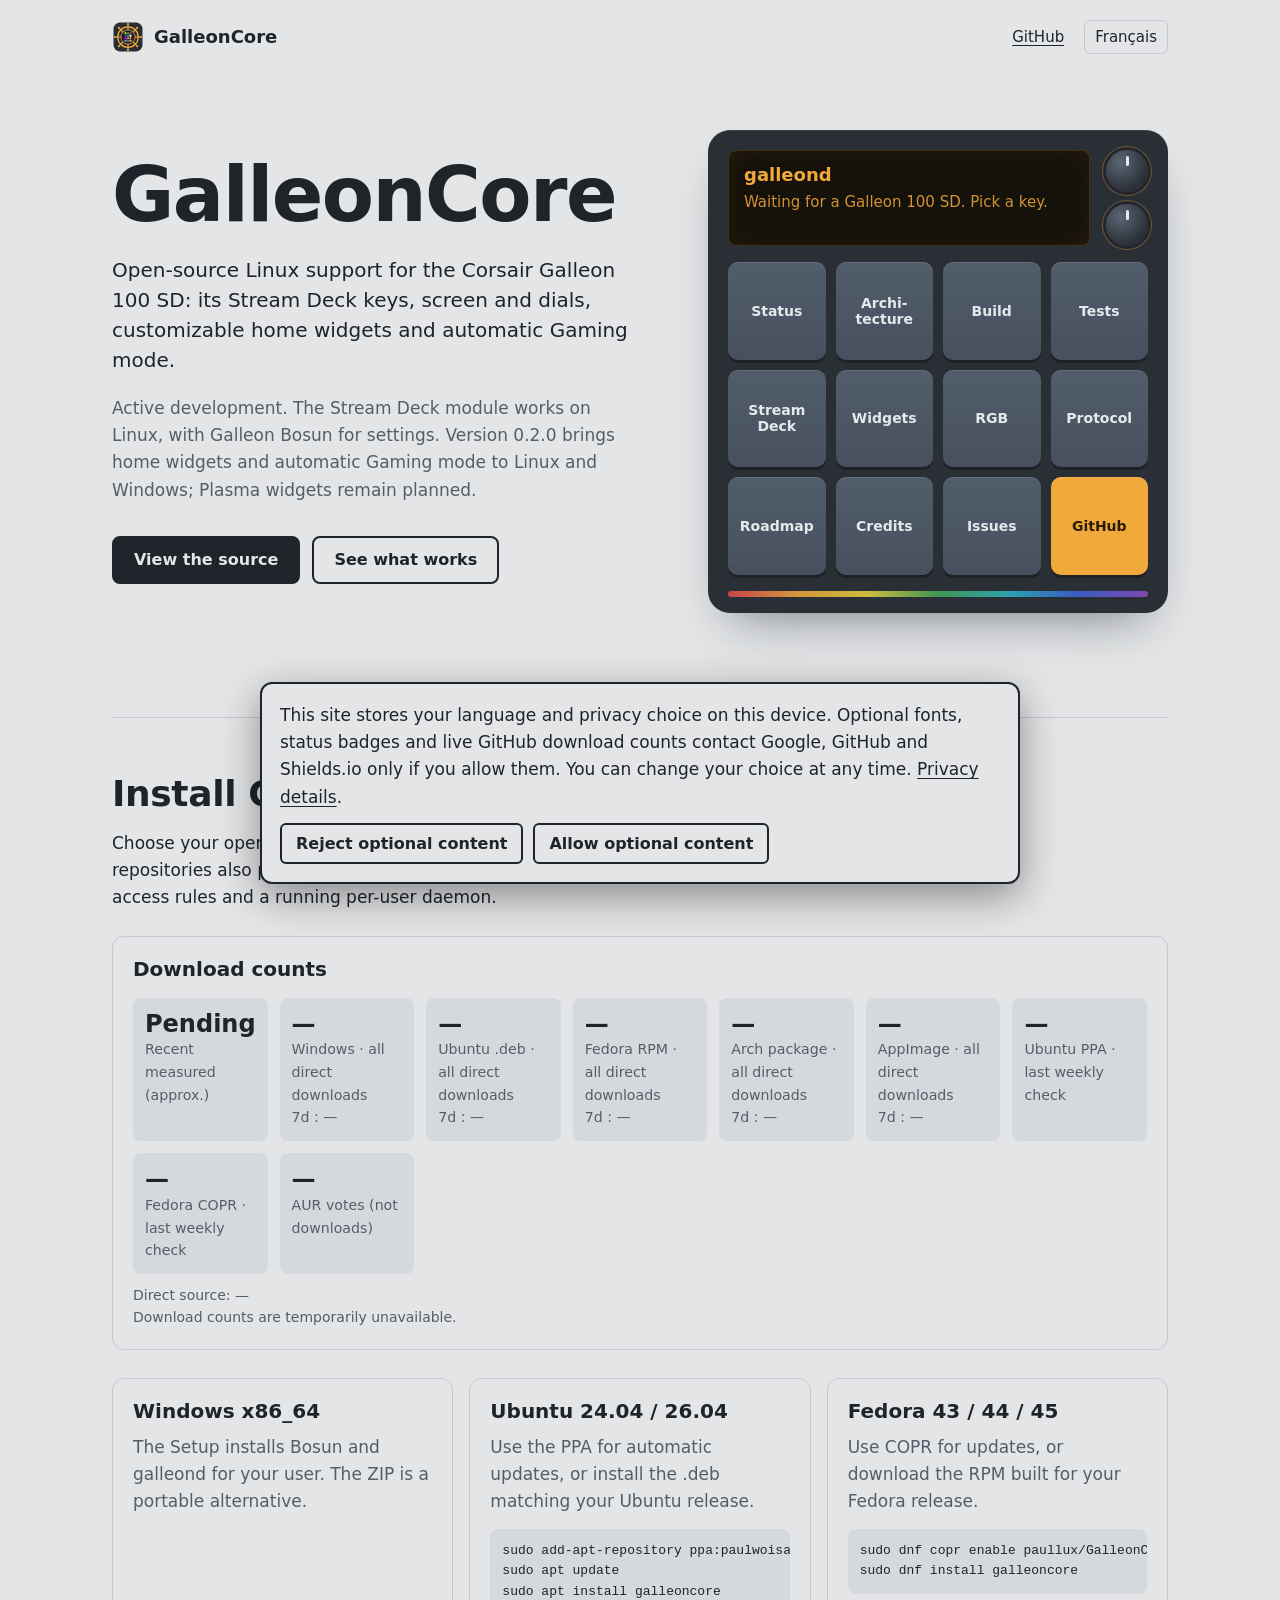
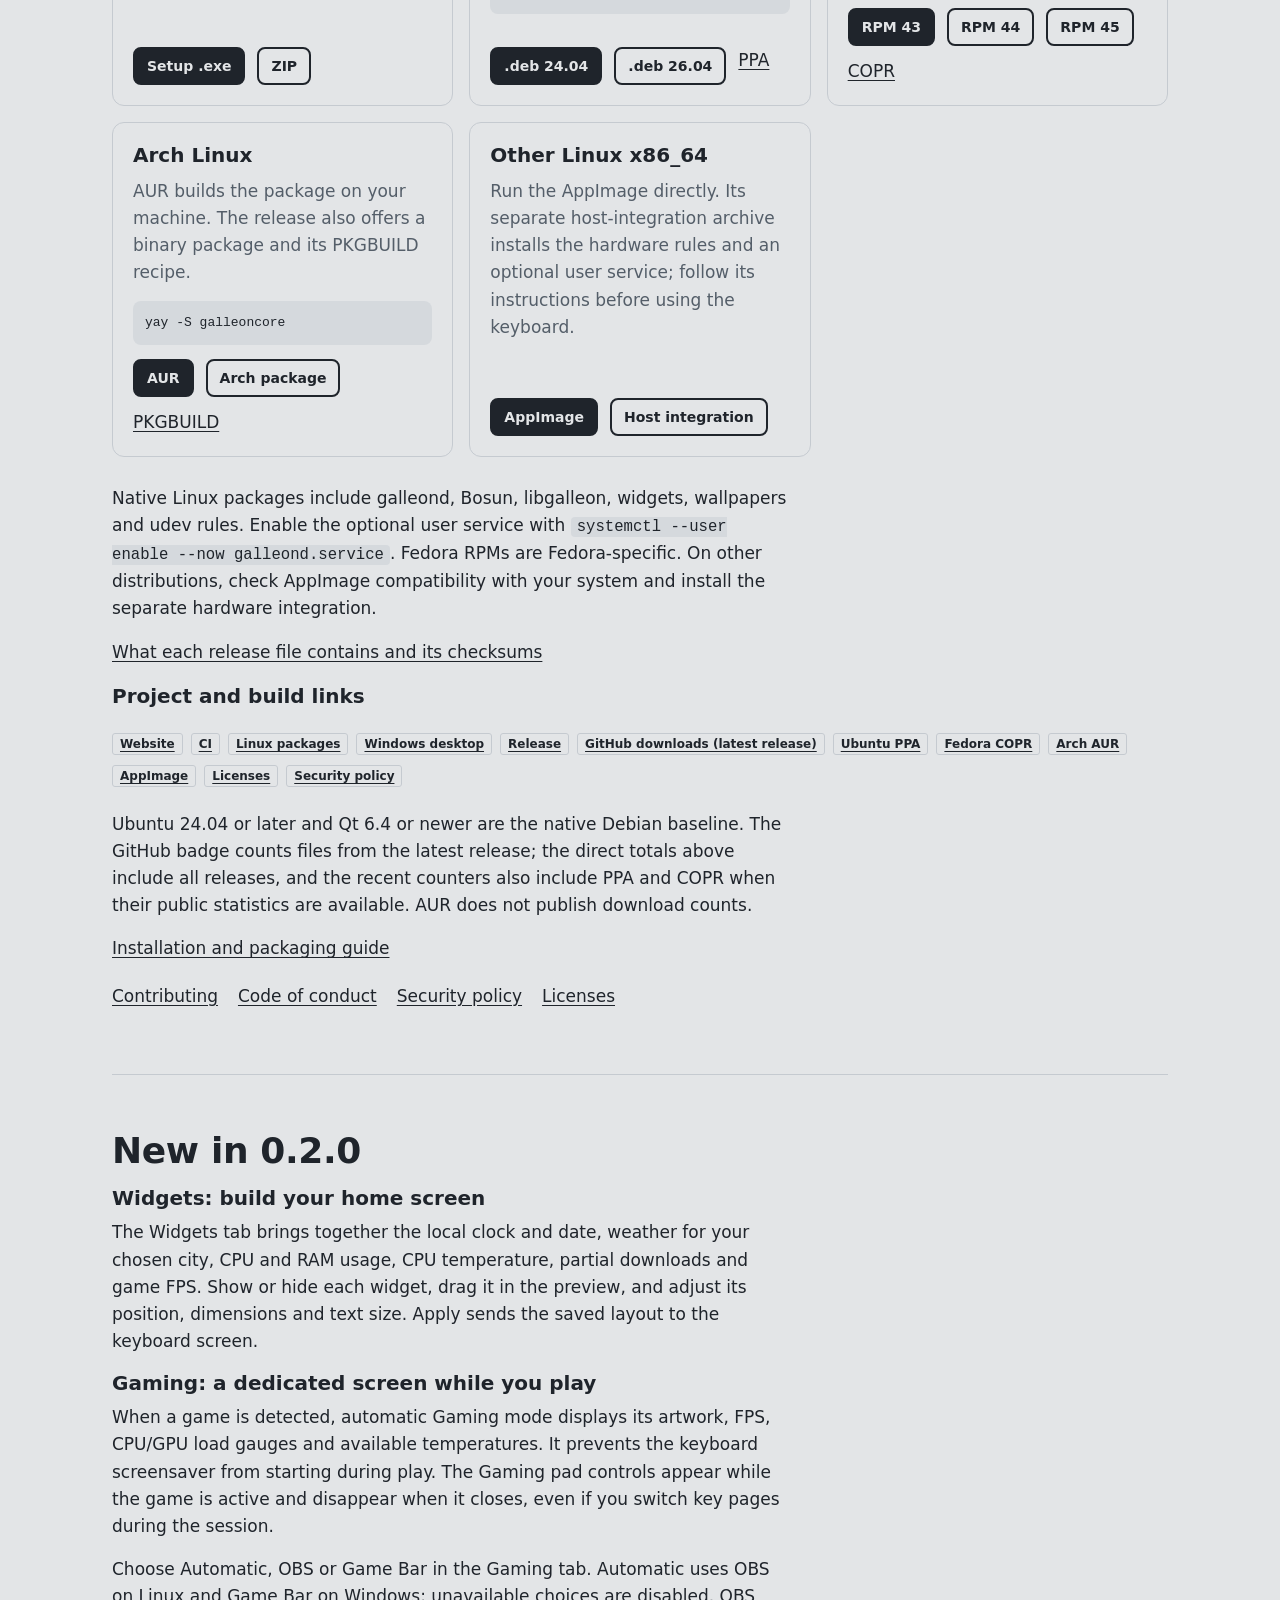
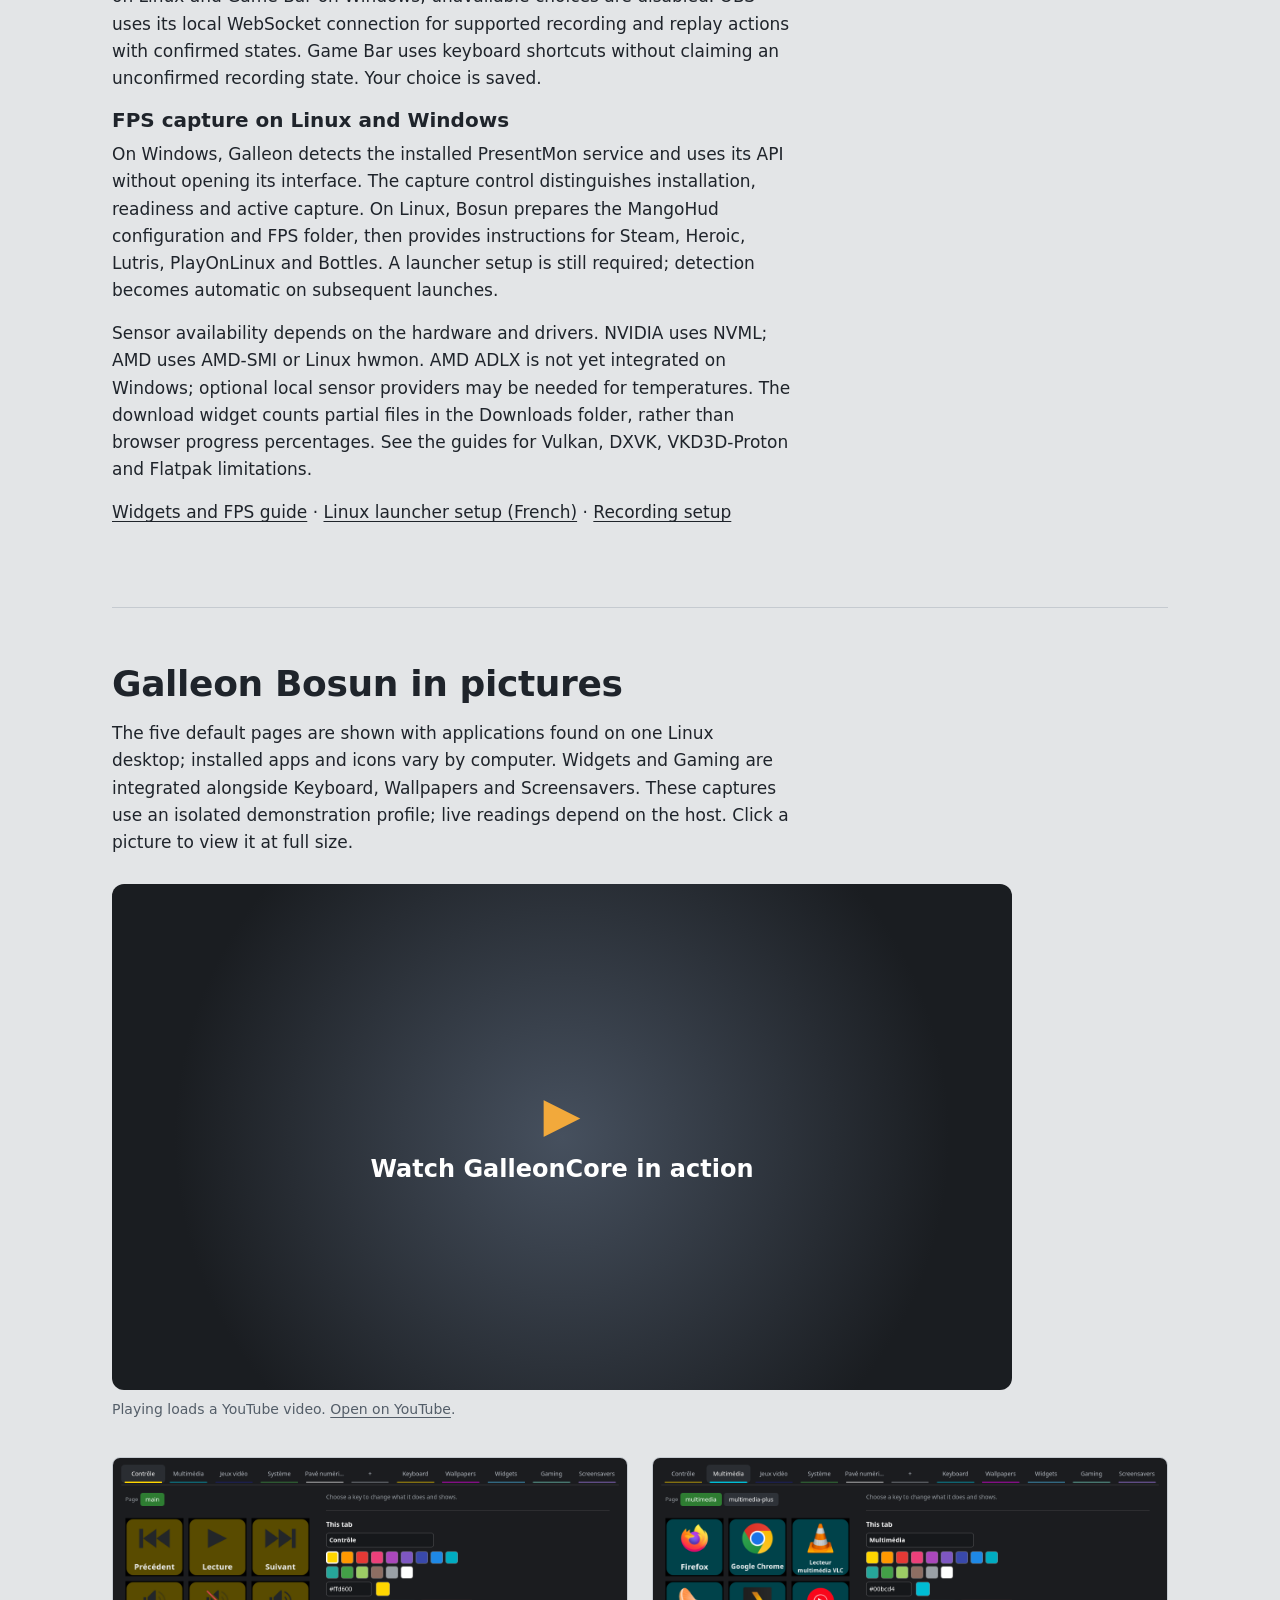
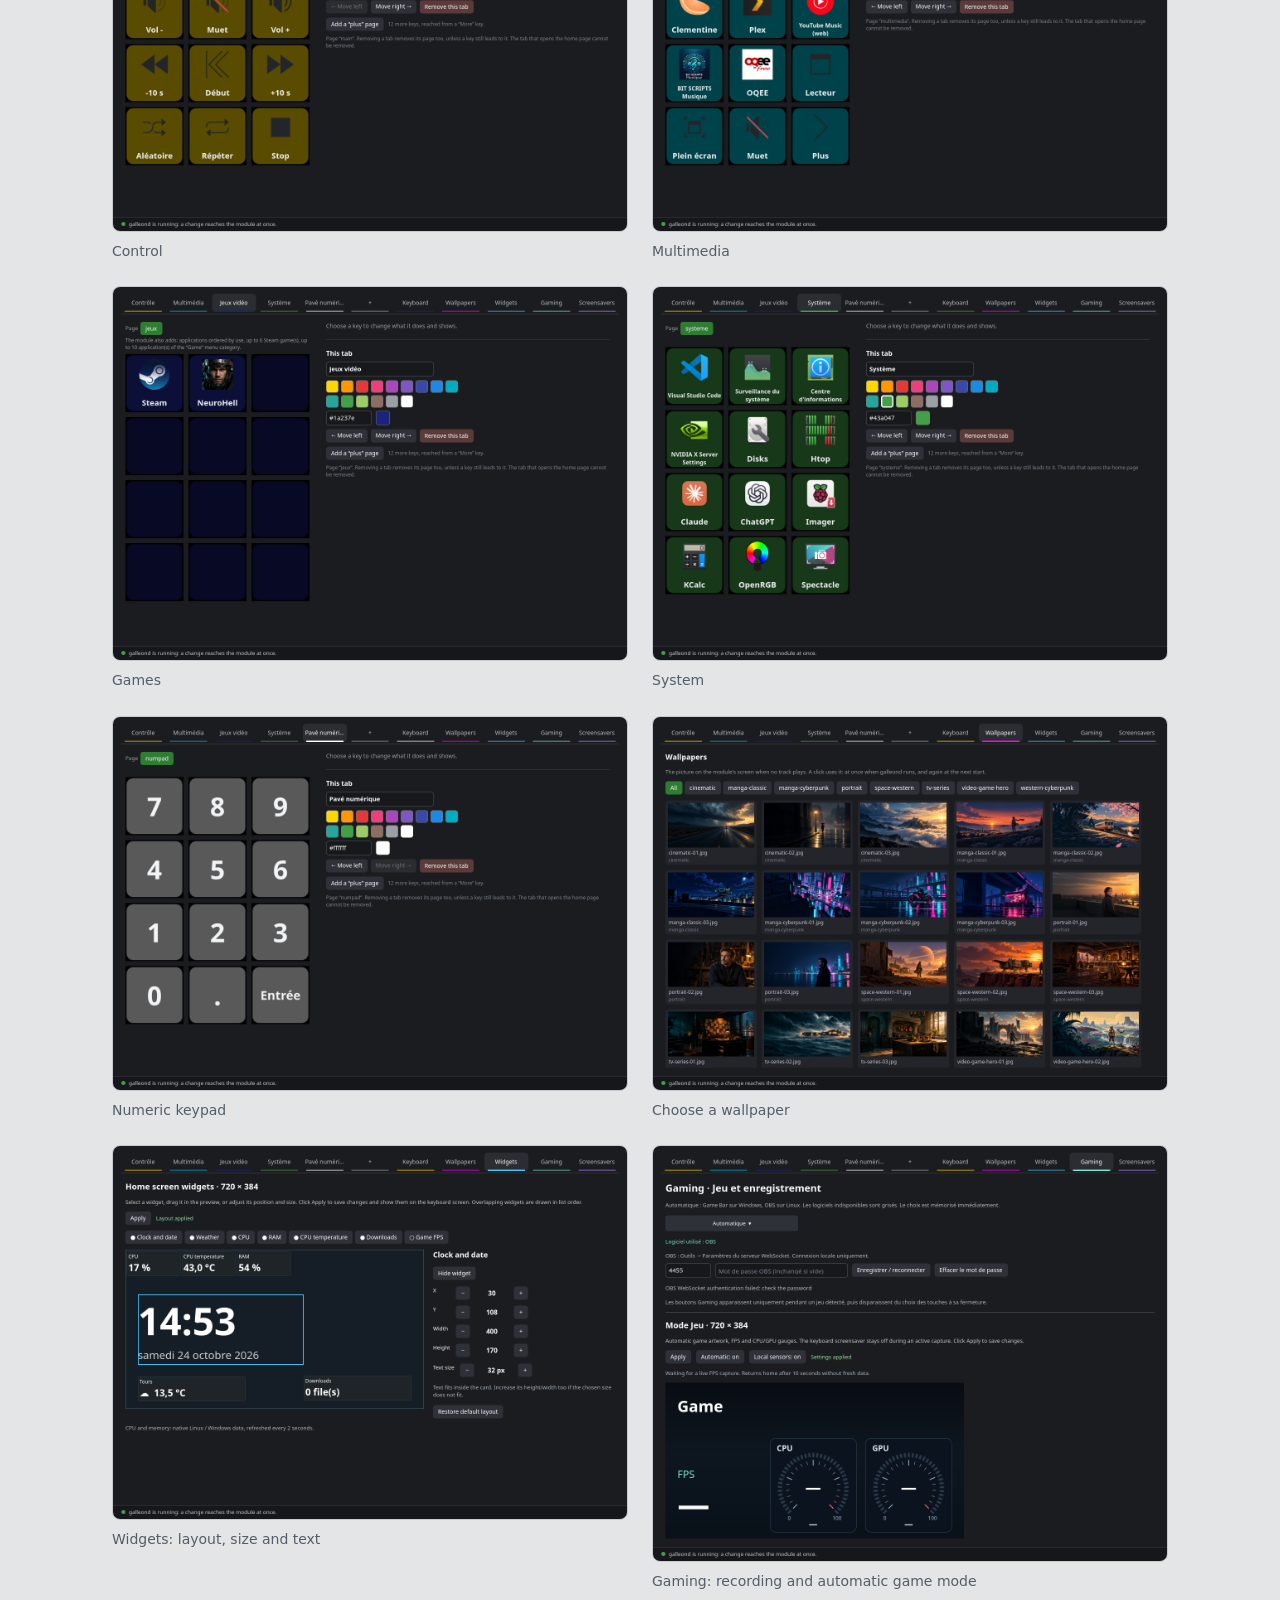
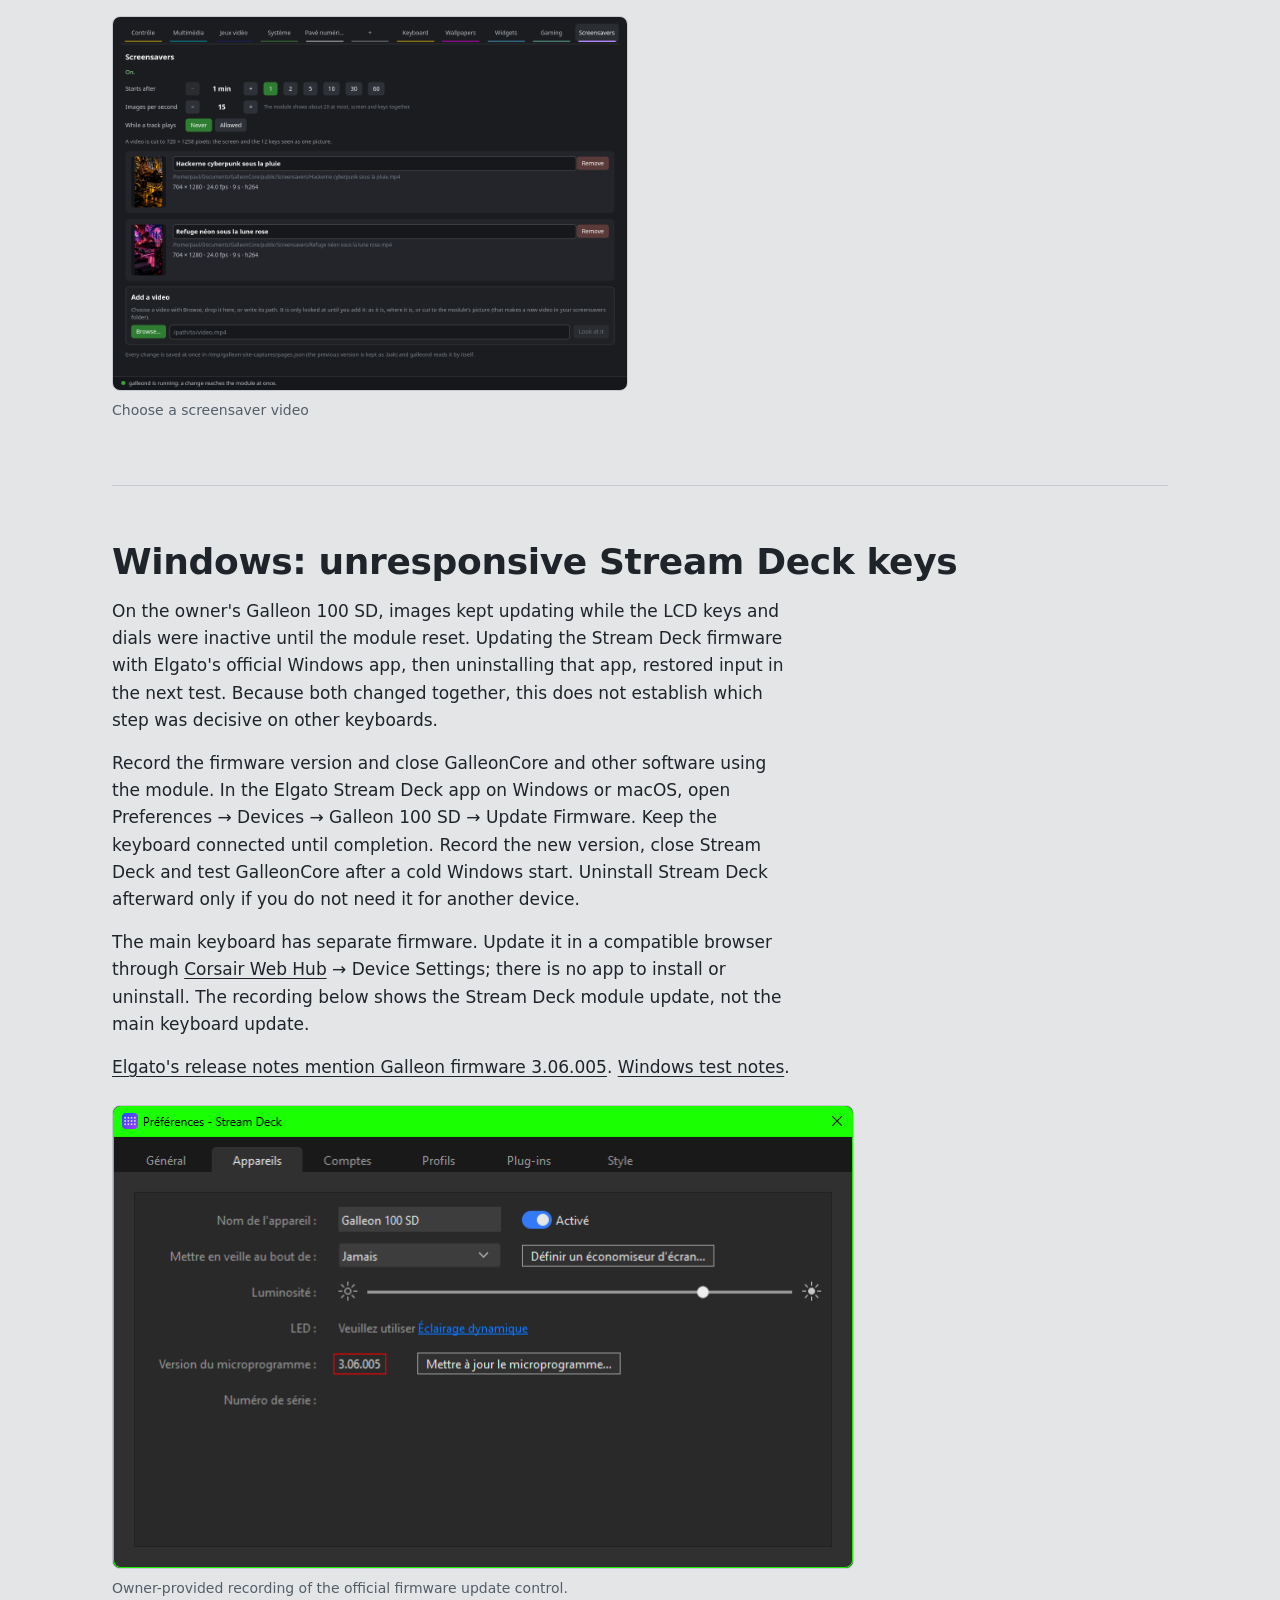
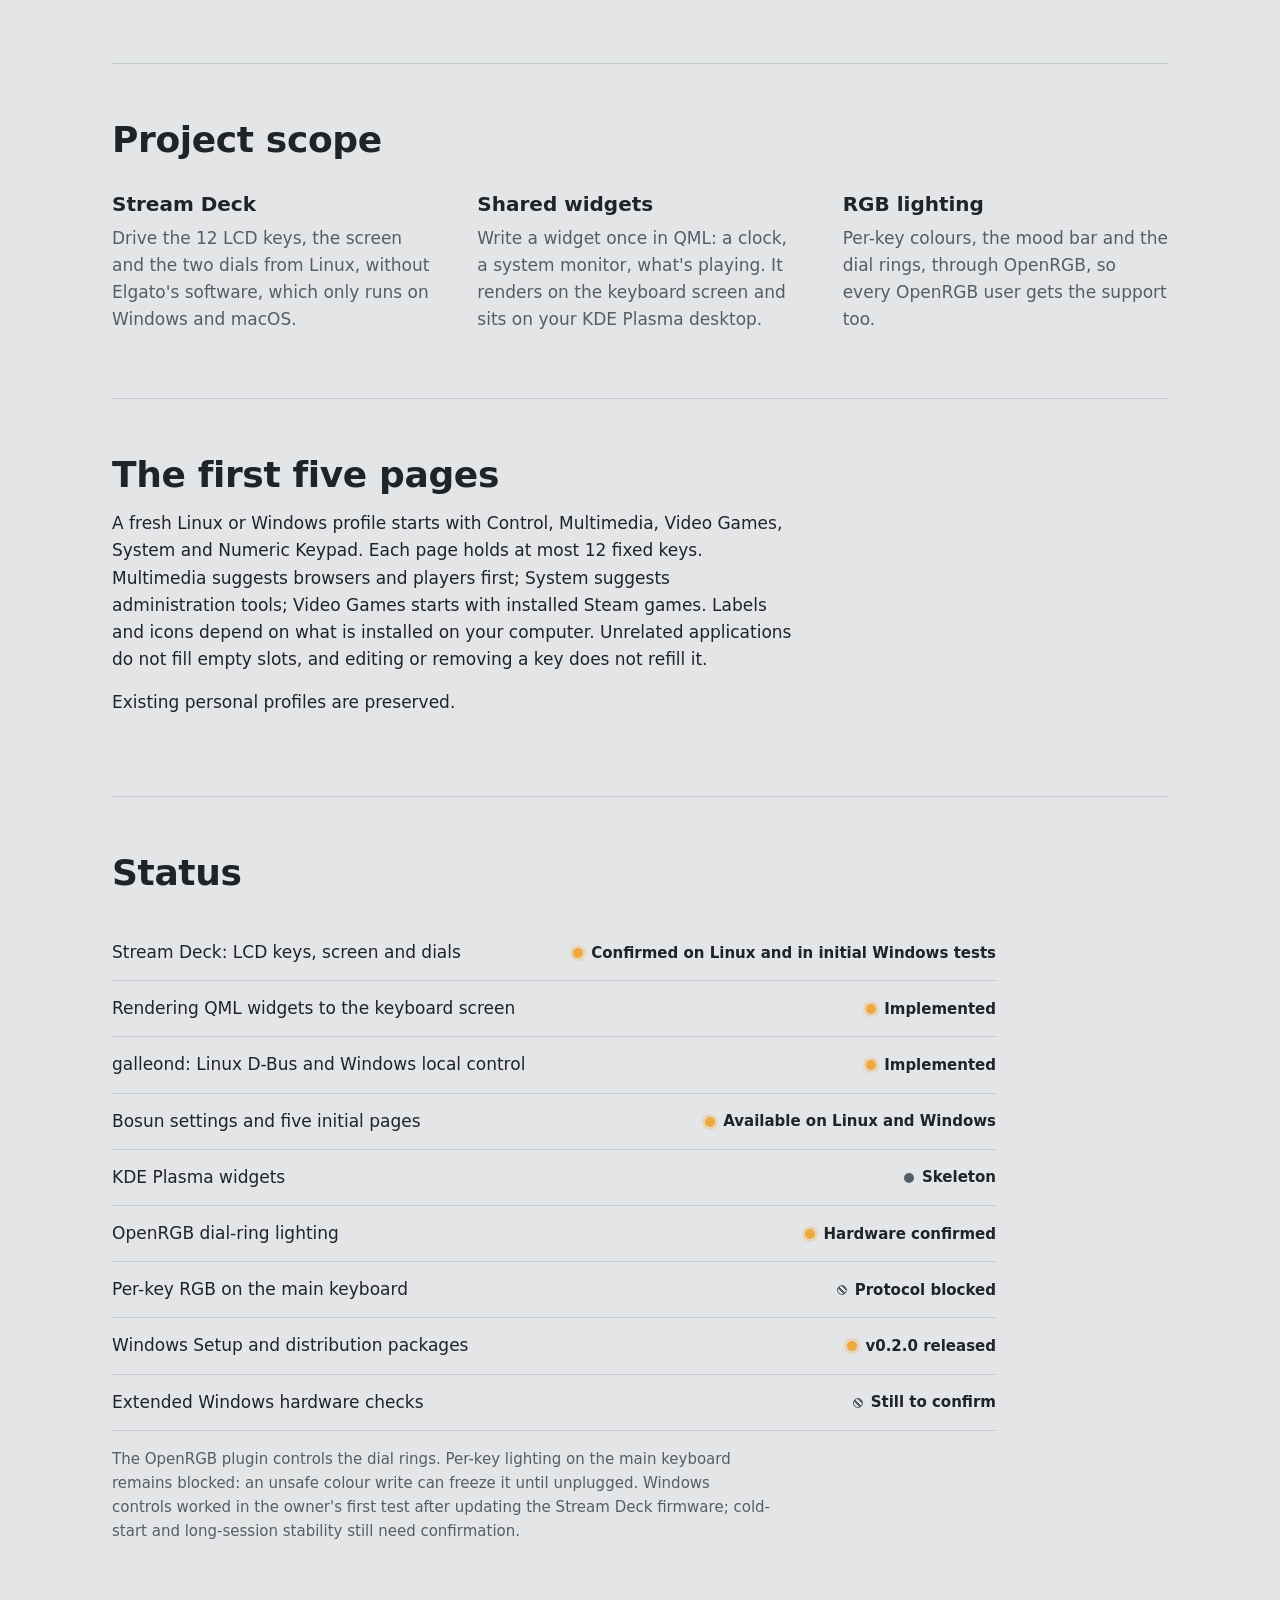
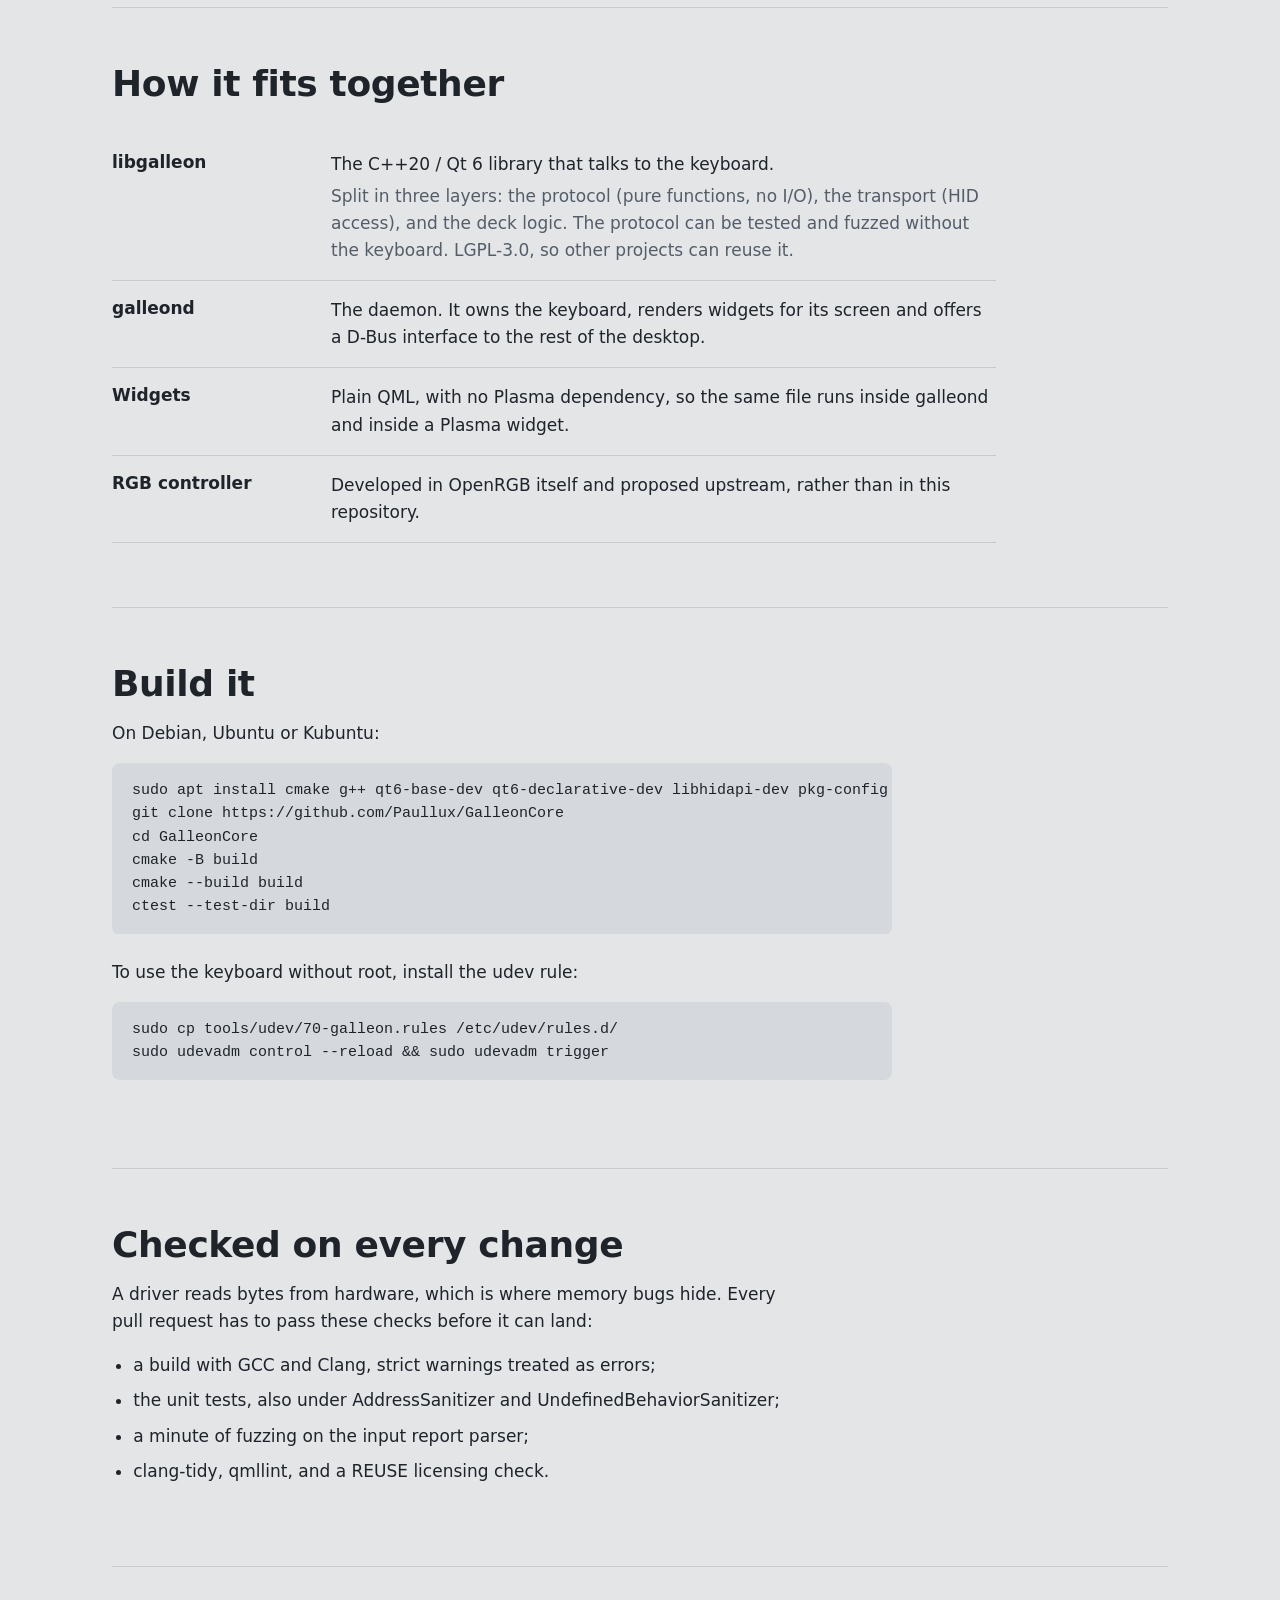
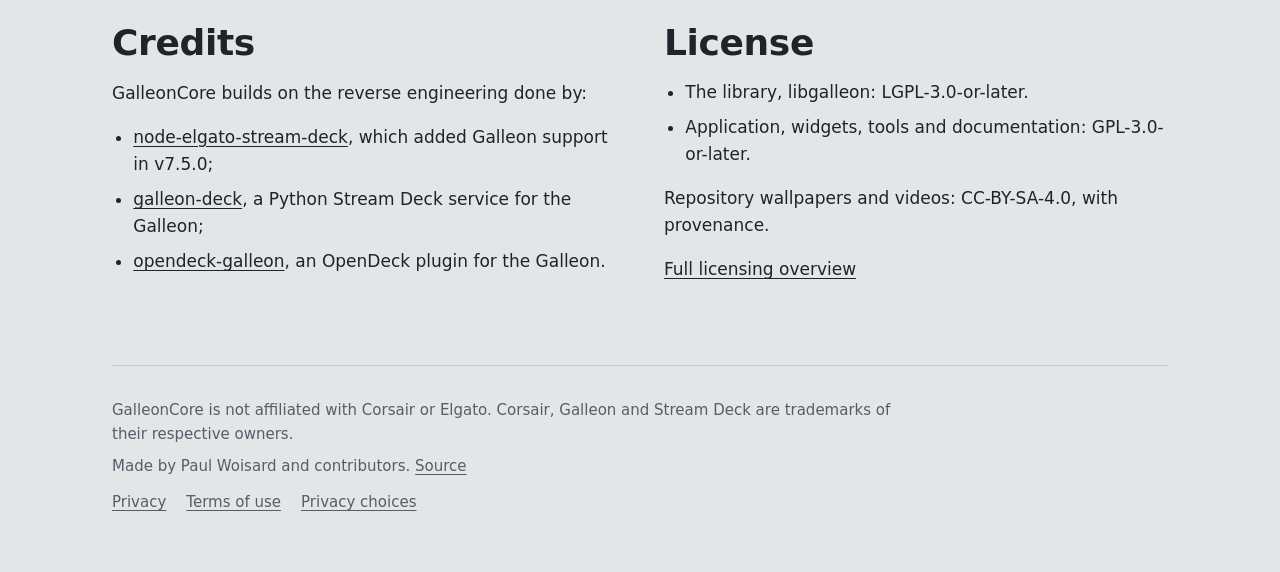
==== site/index.html @ af8314d3 "docs: present 0.2.0 widgets and Gaming on website and READMEs" ====
<!doctype html>
<!-- SPDX-FileCopyrightText: 2026 Paul Woisard -->
<!-- SPDX-License-Identifier: GPL-3.0-or-later -->
<html lang="en" data-lang="en">
<head>
<meta charset="utf-8">
<meta name="viewport" content="width=device-width, initial-scale=1">
<title>GalleonCore — Open-source control for Corsair Galleon 100 SD</title>
<meta name="description" content="Open-source control for the Corsair Galleon 100 SD on Linux and Windows. Customize Stream Deck keys, home widgets, automatic Gaming mode, wallpapers and screensavers.">
<link rel="canonical" href="https://galleoncore.xyz/">
<meta property="og:type" content="website">
<meta property="og:site_name" content="GalleonCore">
<meta property="og:title" content="GalleonCore — Open-source control for Corsair Galleon 100 SD">
<meta property="og:description" content="Control and customize the Galleon 100 SD Stream Deck keys, home widgets and automatic Gaming mode on Linux and Windows.">
<meta property="og:url" content="https://galleoncore.xyz/">
<meta property="og:locale" content="en_US">
<meta property="og:locale:alternate" content="fr_FR">
<meta property="og:image" content="https://galleoncore.xyz/screenshots/control.png">
<meta property="og:image:width" content="1240">
<meta property="og:image:height" content="740">
<meta property="og:image:alt" content="Galleon Bosun showing the Control page and its Stream Deck buttons">
<meta name="twitter:card" content="summary_large_image">
<meta name="twitter:title" content="GalleonCore — Open-source control for Corsair Galleon 100 SD">
<meta name="twitter:description" content="Customize the Galleon 100 SD Stream Deck keys, home widgets and automatic Gaming mode on Linux and Windows.">
<meta name="twitter:image" content="https://galleoncore.xyz/screenshots/control.png">
<link rel="icon" href="logo.svg" type="image/svg+xml">
<link rel="icon" href="favicon.ico" sizes="any">
<link rel="icon" href="favicon-32x32.png" type="image/png" sizes="32x32">
<link rel="icon" href="favicon-16x16.png" type="image/png" sizes="16x16">
<link rel="apple-touch-icon" href="apple-touch-icon.png" sizes="180x180">
<link rel="manifest" href="site.webmanifest">
<meta name="theme-color" content="#2A2F36">
<link rel="stylesheet" href="legal.css">
<link rel="stylesheet" data-external-href="https://fonts.googleapis.com/css2?family=Atkinson+Hyperlegible:wght@400;700&family=Chakra+Petch:wght@500;600;700&display=swap">
<script src="privacy-consent.js" defer></script>
<script src="download-stats.js" defer></script>
<style>
:root {
  --page: #E3E5E7;
  --ink: #1F242B;
  --muted: #545E69;
  --line: #C5CAD0;
  --code-bg: #D5D9DD;
  --body: #2A2F36;
  --key: #46505E;
  --key-top: #525D6C;
  --legend: #E6E9EC;
  --amber: #F2A93B;
  --amber-ink: #2B1D06;
  --lcd: #15110B;
  --display: "Chakra Petch", system-ui, sans-serif;
  --text: "Atkinson Hyperlegible", system-ui, sans-serif;
  color-scheme: light;
}
@media (prefers-color-scheme: dark) {
  :root:not([data-theme="light"]) {
    --page: #1A1D21;
    --ink: #E3E5E7;
    --muted: #A0A9B3;
    --line: #353B43;
    --code-bg: #252A30;
    --body: #30363E;
    color-scheme: dark;
  }
}
:root[data-theme="dark"] {
  --page: #1A1D21;
  --ink: #E3E5E7;
  --muted: #A0A9B3;
  --line: #353B43;
  --code-bg: #252A30;
  --body: #30363E;
  color-scheme: dark;
}

*, *::before, *::after { box-sizing: border-box; }
html { -webkit-text-size-adjust: 100%; }
body {
  margin: 0;
  background: var(--page);
  color: var(--ink);
  font: 400 1.0625rem/1.6 var(--text);
}
a { color: inherit; text-underline-offset: 0.18em; }
a:focus-visible, button:focus-visible {
  outline: 3px solid var(--amber);
  outline-offset: 3px;
  border-radius: 4px;
}

/* Language switching: every translatable string exists in both languages. */
:root[data-lang="en"] [lang="fr"]:not(html),
:root[data-lang="fr"] [lang="en"]:not(html) { display: none; }

.wrap { max-width: 1120px; margin: 0 auto; padding-inline: 16px; }
@media (min-width: 720px) { .wrap { padding-inline: 32px; } }

/* Header */
.site-head {
  display: flex;
  align-items: center;
  justify-content: space-between;
  gap: 16px;
  padding-block: 20px;
}
.brand {
  display: flex;
  align-items: center;
  gap: 10px;
  font: 600 1.125rem/1 var(--display);
  text-decoration: none;
}
.brand img { width: 32px; height: 32px; }
.head-links { display: flex; align-items: center; gap: 20px; font-size: 0.9375rem; }
.lang-toggle {
  font: inherit;
  color: inherit;
  background: none;
  border: 1px solid var(--line);
  border-radius: 6px;
  padding: 4px 10px;
  cursor: pointer;
}
.lang-toggle:hover { border-color: var(--muted); }

/* Hero */
.hero {
  display: grid;
  gap: 48px;
  align-items: center;
  padding-block: 32px 72px;
}
@media (min-width: 900px) {
  .hero { grid-template-columns: 1fr minmax(380px, 460px); gap: 72px; padding-block: 56px 104px; }
}
.hero h1 {
  font: 700 clamp(2.75rem, 7vw, 4.75rem)/0.95 var(--display);
  letter-spacing: -0.02em;
  margin: 0 0 24px;
}
.lead { font-size: 1.25rem; line-height: 1.5; max-width: 34em; margin: 0 0 20px; }
.note { color: var(--muted); max-width: 38em; margin: 0 0 32px; }
.badges { display: flex; flex-wrap: wrap; align-items: center; gap: 10px 8px; margin: 24px 0; }
.badges a { display: inline-flex; max-width: 100%; }
.badges img { display: block; max-width: 100%; height: 20px; }
.badges img:not([src]) { display: none; }
.badge-fallback { display: inline-block; padding: 0 7px; border: 1px solid var(--line); border-radius: 3px; font: 600 0.75rem/20px var(--display); }
.badges img[src] + .badge-fallback { display: none; }
.community-links { display: flex; flex-wrap: wrap; gap: 8px 20px; margin-top: 20px; }

.actions { display: flex; flex-wrap: wrap; gap: 12px; }
.btn {
  display: inline-block;
  font: 600 1rem/1 var(--display);
  padding: 14px 20px;
  border-radius: 8px;
  text-decoration: none;
  border: 2px solid var(--ink);
}
.btn-primary { background: var(--ink); color: var(--page); }
.btn-primary:hover { background: transparent; color: var(--ink); }
.btn-secondary:hover { background: var(--ink); color: var(--page); }

/* The deck: the hero object and the site navigation */
.deck {
  background: var(--body);
  border-radius: 22px;
  padding: 20px 20px 16px;
  box-shadow: inset 0 1px 0 rgba(255, 255, 255, 0.08), 0 24px 48px -24px rgba(20, 24, 30, 0.55);
}
.deck-top { display: grid; grid-template-columns: 1fr auto; gap: 16px; margin-bottom: 16px; }
.screen {
  background: var(--lcd);
  border-radius: 8px;
  padding: 14px 16px;
  min-height: 96px;
  color: var(--amber);
  box-shadow: inset 0 0 0 1px rgba(242, 169, 59, 0.18), inset 0 0 24px rgba(242, 169, 59, 0.08);
}
.screen-title { font: 600 1.125rem/1.2 var(--display); margin: 0 0 6px; }
.screen-text { font: 500 0.9375rem/1.35 var(--display); margin: 0; opacity: 0.85; }
.dials { display: grid; gap: 12px; align-content: center; }
.dial {
  width: 42px;
  height: 42px;
  border-radius: 50%;
  background: radial-gradient(circle at 35% 30%, #5B6574, #2B3038 70%);
  box-shadow: 0 0 0 3px #22262C, 0 0 0 4px rgba(242, 169, 59, 0.35);
  position: relative;
}
.dial::after {
  content: "";
  position: absolute;
  left: 50%;
  top: 6px;
  width: 3px;
  height: 10px;
  margin-left: -1.5px;
  border-radius: 2px;
  background: var(--legend);
}
.keys { display: grid; grid-template-columns: repeat(4, 1fr); gap: 10px; }
.key {
  aspect-ratio: 1;
  display: flex;
  align-items: center;
  justify-content: center;
  text-align: center;
  padding: 6px;
  border-radius: 10px;
  background: linear-gradient(var(--key-top), var(--key));
  box-shadow: inset 0 1px 0 rgba(255, 255, 255, 0.1), 0 3px 0 #1E2227;
  color: var(--legend);
  font: 600 clamp(0.75rem, 2.6vw, 0.875rem)/1.15 var(--display);
  text-decoration: none;
  transition: transform 80ms ease, box-shadow 80ms ease, color 80ms ease;
}
.key:hover, .key:focus-visible { color: var(--amber); }
.key:active { transform: translateY(2px); box-shadow: inset 0 1px 0 rgba(255, 255, 255, 0.1), 0 1px 0 #1E2227; }
.key-lit { background: var(--amber); color: var(--amber-ink); }
.key-lit:hover, .key-lit:focus-visible { color: var(--amber-ink); background: #F7BC5E; }
.key:focus-visible { outline-offset: 2px; }
.mood-bar {
  height: 6px;
  margin-top: 16px;
  border-radius: 3px;
  background: linear-gradient(90deg, #E5484D, #F2A93B, #E9D53F, #46A758, #2EB8C4, #3E63DD, #8E4EC6);
  opacity: 0.85;
}

/* The single orchestrated moment: the keys light up once, like a boot. */
@media (prefers-reduced-motion: no-preference) {
  .key { animation: boot 420ms ease-out both; animation-delay: calc(var(--i) * 55ms + 150ms); }
  @keyframes boot { from { color: transparent; filter: brightness(0.6); } to { filter: none; } }
}

/* Content sections */
section { padding-block: 0 64px; }
/* The rule sits inside the content box, aligned with the text. */
section::before { content: ""; display: block; border-top: 1px solid var(--line); margin-bottom: 56px; }
h2 {
  font: 600 clamp(1.75rem, 3.4vw, 2.25rem)/1.1 var(--display);
  margin: 0 0 16px;
  letter-spacing: -0.01em;
}
h3 { font: 600 1.25rem/1.25 var(--display); margin: 0 0 8px; }
.prose { max-width: 40em; }
.prose p { margin: 0 0 16px; }
.firmware-figure { margin: 24px 0 0; max-width: 742px; }
.firmware-figure img { display: block; width: 100%; height: auto; border: 1px solid var(--line); border-radius: 8px; }
.firmware-figure figcaption { color: var(--muted); font-size: 0.875rem; margin-top: 8px; }
.preview-grid { display: grid; gap: 24px; grid-template-columns: repeat(auto-fit, minmax(min(100%, 420px), 1fr)); margin-top: 28px; }
.preview-grid figure { margin: 0; min-width: 0; }
.preview-grid a { display: block; }
.preview-grid img { display: block; width: 100%; height: auto; border: 1px solid var(--line); border-radius: 8px; }
.preview-grid figcaption { color: var(--muted); font-size: 0.875rem; margin-top: 8px; }
.demo-video { margin: 28px 0 36px; max-width: 900px; }
.demo-video-player { width: 100%; aspect-ratio: 16 / 9; border-radius: 12px; overflow: hidden; background: var(--body); }
.demo-video-player button, .demo-video-player iframe { display: block; width: 100%; height: 100%; border: 0; }
.demo-video-player button {
  color: #fff; background: radial-gradient(circle at center, #46505E, #1A1D21 75%);
  font: 600 clamp(1rem, 2.5vw, 1.5rem)/1.3 var(--display);
  cursor: pointer;
}
.demo-video-player button:hover { background: radial-gradient(circle at center, #586574, #1A1D21 75%); }
.demo-video-play { display: block; margin: 0 auto 16px; font-size: 3rem; line-height: 1; color: var(--amber); }
.demo-video figcaption { color: var(--muted); font-size: 0.875rem; margin-top: 8px; }
.download-grid { display: grid; gap: 16px; grid-template-columns: repeat(auto-fit, minmax(min(100%, 320px), 1fr)); margin: 28px 0; }
.download-card { display: flex; flex-direction: column; gap: 10px; min-width: 0; padding: 20px; border: 1px solid var(--line); border-radius: 12px; }
.download-card h3, .download-card p { margin: 0; }
.download-card p { color: var(--muted); }
.download-card pre { max-width: 100%; margin: 4px 0; padding: 12px; font-size: 0.8125rem; }
.download-card .actions { margin-top: auto; }
.download-card .btn { padding: 10px 12px; font-size: 0.875rem; }
.download-stats { margin: 24px 0; padding: 20px; border: 1px solid var(--line); border-radius: 12px; }
.download-stats h3, .download-stats p { margin: 0; }
.download-stats-grid { display: grid; grid-template-columns: repeat(auto-fit, minmax(125px, 1fr)); gap: 12px; margin: 16px 0 10px; }
.download-stats-grid div { padding: 12px; border-radius: 8px; background: var(--code-bg); }
.download-stats-grid strong { display: block; font: 700 1.5rem/1.2 var(--display); }
.download-stats-grid small { display: block; color: var(--muted); }
.download-stats-note { color: var(--muted); font-size: 0.875rem; }

.goals { display: grid; gap: 32px; margin-top: 32px; }
@media (min-width: 900px) { .goals { grid-template-columns: repeat(3, 1fr); gap: 40px; } }
.goals p { margin: 0; color: var(--muted); }
.goals > div { scroll-margin-top: 24px; }

.status { margin: 32px 0 0; padding: 0; list-style: none; max-width: 52em; }
.status li {
  display: grid;
  grid-template-columns: 1fr auto;
  gap: 16px;
  align-items: baseline;
  padding: 14px 0;
  border-bottom: 1px solid var(--line);
}
.state { display: inline-flex; align-items: center; gap: 8px; font: 600 0.9375rem/1 var(--display); white-space: nowrap; }
.state::before { content: ""; width: 10px; height: 10px; border-radius: 50%; }
.state-active::before { background: var(--amber); box-shadow: 0 0 0 3px rgba(242, 169, 59, 0.25); }
.state-skeleton::before { background: var(--muted); }
.state-planned::before { border: 2px solid var(--muted); }
.state-research::before { background: repeating-linear-gradient(45deg, var(--muted) 0 2px, transparent 2px 4px); border: 1px solid var(--muted); }
.status-legend { color: var(--muted); font-size: 0.9375rem; margin: 16px 0 0; max-width: 44em; }
@media (max-width: 600px) {
  .status li { grid-template-columns: 1fr; gap: 6px; }
  .state { white-space: normal; line-height: 1.3; }
}

.map { margin: 32px 0 0; max-width: 52em; }
.map div { display: grid; gap: 4px 32px; padding: 16px 0; border-bottom: 1px solid var(--line); }
@media (min-width: 720px) { .map div { grid-template-columns: 11em 1fr; } }
.map dt { font: 600 1.0625rem/1.4 var(--display); }
.map dd { margin: 0; }
.map .sub { color: var(--muted); display: block; margin-top: 4px; }

pre {
  background: var(--code-bg);
  border-radius: 8px;
  padding: 16px 20px;
  overflow-x: auto;
  font-size: 0.9375rem;
  line-height: 1.55;
  max-width: 52em;
  margin: 16px 0 24px;
}
code { font-family: ui-monospace, "Cascadia Code", "Source Code Pro", monospace; }
p code, li code { background: var(--code-bg); padding: 1px 6px; border-radius: 4px; font-size: 0.92em; }

.checks { padding-left: 1.25em; max-width: 44em; }
.checks li { margin-bottom: 8px; }

.two-col { display: grid; gap: 48px; }
@media (min-width: 900px) { .two-col { grid-template-columns: 1fr 1fr; } }
.two-col ul { padding-left: 1.25em; margin: 0; }
.two-col li { margin-bottom: 8px; }

.site-foot { padding-block: 0 48px; color: var(--muted); font-size: 0.9375rem; }
.site-foot::before { content: ""; display: block; border-top: 1px solid var(--line); margin-bottom: 32px; }
.site-foot p { margin: 0 0 8px; max-width: 52em; }
</style>
</head>
<body>

<header class="wrap site-head">
  <a class="brand" href="#top" id="top"><img src="logo.svg" alt="" width="32" height="32">GalleonCore</a>
  <div class="head-links">
    <a href="https://github.com/Paullux/GalleonCore">GitHub</a>
    <button class="lang-toggle" type="button" id="lang-toggle"><span lang="en">Français</span><span lang="fr">English</span></button>
  </div>
</header>

<main>
  <div class="wrap hero">
    <div>
      <h1>GalleonCore</h1>
      <p class="lead">
        <span lang="en">Open-source Linux support for the Corsair Galleon 100 SD: its Stream Deck keys, screen and dials, customizable home widgets and automatic Gaming mode.</span>
        <span lang="fr">Le support Linux libre du Corsair Galleon 100 SD : les touches, l'écran et les molettes de son Stream Deck, des widgets d’accueil personnalisables et un mode Gaming automatique.</span>
      </p>
      <p class="note">
        <span lang="en">Active development. The Stream Deck module works on Linux, with Galleon Bosun for settings. Version 0.2.0 brings home widgets and automatic Gaming mode to Linux and Windows; Plasma widgets remain planned.</span>
        <span lang="fr">En développement actif. Le module Stream Deck fonctionne sous Linux, avec Galleon Bosun pour les réglages. La version 0.2.0 apporte les widgets d’accueil et le mode Gaming automatique sous Linux et Windows ; les widgets Plasma restent prévus.</span>
      </p>
      <div class="actions">
        <a class="btn btn-primary" href="https://github.com/Paullux/GalleonCore"><span lang="en">View the source</span><span lang="fr">Voir le code</span></a>
        <a class="btn btn-secondary" href="#status"><span lang="en">See what works</span><span lang="fr">Voir l'avancement</span></a>
      </div>
    </div>

    <nav class="deck" aria-label="Site sections">
      <div class="deck-top">
        <div class="screen" aria-hidden="true">
          <p class="screen-title" id="screen-title"></p>
          <p class="screen-text" id="screen-text"></p>
        </div>
        <div class="dials" aria-hidden="true"><span class="dial"></span><span class="dial"></span></div>
      </div>
      <div class="keys">
        <a class="key" style="--i:0" href="#status" data-en="Where each part of the project stands." data-fr="Où en est chaque partie du projet."><span lang="en">Status</span><span lang="fr">État</span></a>
        <a class="key" style="--i:1" href="#architecture" data-en="Library, daemon, widgets: how it fits together." data-fr="Bibliothèque, démon, widgets : comment tout s'articule."><span lang="en">Archi&shy;tecture</span><span lang="fr">Archi&shy;tecture</span></a>
        <a class="key" style="--i:2" href="#build" data-en="Build GalleonCore and give your user access to the keyboard." data-fr="Compiler GalleonCore et donner accès au clavier."><span lang="en">Build</span><span lang="fr">Com&shy;piler</span></a>
        <a class="key" style="--i:3" href="#quality" data-en="Tests, sanitizers, fuzzing and lints on every change." data-fr="Tests, sanitizers, fuzzing et lints à chaque modification."><span lang="en">Tests</span><span lang="fr">Tests</span></a>
        <a class="key" style="--i:4" href="#deck" data-en="Draw on the 12 keys and the screen, read the dials." data-fr="Afficher sur les 12 touches et l'écran, lire les molettes."><span lang="en">Stream Deck</span><span lang="fr">Stream Deck</span></a>
        <a class="key" style="--i:5" href="#new-in-020" data-en="Customize home widgets and automatic Gaming mode in Bosun." data-fr="Personnalise les widgets d’accueil et le mode Gaming automatique dans Bosun."><span lang="en">Widgets</span><span lang="fr">Widgets</span></a>
        <a class="key" style="--i:6" href="#rgb" data-en="Per-key RGB, mood bar and dials, through OpenRGB." data-fr="RVB par touche, barre d'ambiance et molettes, via OpenRGB."><span lang="en">RGB</span><span lang="fr">RVB</span></a>
        <a class="key" style="--i:7" href="https://github.com/Paullux/GalleonCore/tree/main/docs/protocol" data-en="Protocol notes and USB captures, each fact with its source." data-fr="Notes de protocole et captures USB, chaque fait sourcé."><span lang="en">Protocol</span><span lang="fr">Proto&shy;cole</span></a>
        <a class="key" style="--i:8" href="https://github.com/Paullux/GalleonCore/blob/main/docs/ROADMAP.md" data-en="Detailed design notes and next steps (in French)." data-fr="Notes de conception détaillées et prochaines étapes."><span lang="en">Roadmap</span><span lang="fr">Feuille de route</span></a>
        <a class="key" style="--i:9" href="#credits" data-en="The reverse engineering GalleonCore builds on." data-fr="La rétro-ingénierie sur laquelle s'appuie GalleonCore."><span lang="en">Credits</span><span lang="fr">Merci</span></a>
        <a class="key" style="--i:10" href="https://github.com/Paullux/GalleonCore/issues" data-en="Report a bug or share a capture of your keyboard." data-fr="Signaler un bug ou partager une capture de ton clavier."><span lang="en">Issues</span><span lang="fr">Tickets</span></a>
        <a class="key key-lit" style="--i:11" href="https://github.com/Paullux/GalleonCore" data-en="Source code on GitHub, GPL-3.0 and LGPL-3.0." data-fr="Le code source sur GitHub, GPL-3.0 et LGPL-3.0."><span lang="en">GitHub</span><span lang="fr">GitHub</span></a>
      </div>
      <div class="mood-bar" aria-hidden="true"></div>
    </nav>
  </div>

  <section class="wrap" id="downloads">
    <h2><span lang="en">Install GalleonCore</span><span lang="fr">Installer GalleonCore</span></h2>
    <p class="prose"><span lang="en">Choose your operating system. Version 0.2.0 has direct downloads; distribution repositories also provide updates. The keyboard needs its own hardware access rules and a running per-user daemon.</span><span lang="fr">Choisis ton système. La version 0.2.0 propose des téléchargements directs ; les dépôts de distribution facilitent aussi les mises à jour. Le clavier nécessite des règles d’accès au matériel et un démon utilisateur actif.</span></p>
    <div class="download-stats" aria-live="polite">
      <h3><span lang="en">Download counts</span><span lang="fr">Compteurs de téléchargement</span></h3>
      <div class="download-stats-grid">
        <div><strong data-download-stat="total"><span lang="en">Pending</span><span lang="fr">En attente</span></strong><small><span lang="en">Recent measured (approx.)</span><span lang="fr">Mesurés récemment (approx.)</span></small></div>
        <div><strong data-download-stat="windows">—</strong><small>Windows · <span lang="en">all direct downloads</span><span lang="fr">téléchargements directs cumulés</span></small><small>7d : <span data-download-week="windows">—</span></small></div>
        <div><strong data-download-stat="ubuntu">—</strong><small>Ubuntu .deb · <span lang="en">all direct downloads</span><span lang="fr">téléchargements directs cumulés</span></small><small>7d : <span data-download-week="ubuntu">—</span></small></div>
        <div><strong data-download-stat="fedora">—</strong><small>Fedora RPM · <span lang="en">all direct downloads</span><span lang="fr">téléchargements directs cumulés</span></small><small>7d : <span data-download-week="fedora">—</span></small></div>
        <div><strong data-download-stat="arch">—</strong><small>Arch package · <span lang="en">all direct downloads</span><span lang="fr">téléchargements directs cumulés</span></small><small>7d : <span data-download-week="arch">—</span></small></div>
        <div><strong data-download-stat="appimage">—</strong><small>AppImage · <span lang="en">all direct downloads</span><span lang="fr">téléchargements directs cumulés</span></small><small>7d : <span data-download-week="appimage">—</span></small></div>
        <div><strong data-download-stat="ppa">—</strong><small>Ubuntu PPA · <span lang="en">last weekly check</span><span lang="fr">dernier contrôle hebdomadaire</span></small></div>
        <div><strong data-download-stat="copr">—</strong><small>Fedora COPR · <span lang="en">last weekly check</span><span lang="fr">dernier contrôle hebdomadaire</span></small></div>
        <div><strong data-download-stat="aur">—</strong><small><span lang="en">AUR votes (not downloads)</span><span lang="fr">Votes AUR (pas des téléchargements)</span></small></div>
      </div>
      <p class="download-stats-note"><span lang="en">Direct source: </span><span lang="fr">Source directe : </span><span id="direct-count-source">—</span></p>
      <p class="download-stats-note" id="download-stats-note"><span lang="en">Loading download counts…</span><span lang="fr">Chargement des compteurs…</span></p>
    </div>
    <div class="download-grid">
      <article class="download-card">
        <h3>Windows x86_64</h3>
        <p><span lang="en">The Setup installs Bosun and galleond for your user. The ZIP is a portable alternative.</span><span lang="fr">Le Setup installe Bosun et galleond pour ta session. Le ZIP est une variante portable.</span></p>
        <div class="actions"><a class="btn btn-primary" href="https://github.com/Paullux/GalleonCore/releases/download/v0.2.0/GalleonCore-0.2.0-Windows-x86_64-Setup.exe">Setup .exe</a><a class="btn btn-secondary" href="https://github.com/Paullux/GalleonCore/releases/download/v0.2.0/GalleonCore-Windows-x86_64.zip">ZIP</a></div>
      </article>
      <article class="download-card">
        <h3>Ubuntu 24.04 / 26.04</h3>
        <p><span lang="en">Use the PPA for automatic updates, or install the .deb matching your Ubuntu release.</span><span lang="fr">Utilise le PPA pour les mises à jour, ou installe le .deb correspondant à ta version d’Ubuntu.</span></p>
        <pre><code>sudo add-apt-repository ppa:paulwoisard/galleoncore
sudo apt update
sudo apt install galleoncore</code></pre>
        <div class="actions"><a class="btn btn-primary" href="https://github.com/Paullux/GalleonCore/releases/download/v0.2.0/galleoncore_0.2.0-1.noble_amd64.deb">.deb 24.04</a><a class="btn btn-secondary" href="https://github.com/Paullux/GalleonCore/releases/download/v0.2.0/galleoncore_0.2.0-1.resolute_amd64.deb">.deb 26.04</a><a href="https://launchpad.net/~paulwoisard/+archive/ubuntu/galleoncore">PPA</a></div>
      </article>
      <article class="download-card">
        <h3>Fedora 43 / 44 / 45</h3>
        <p><span lang="en">Use COPR for updates, or download the RPM built for your Fedora release.</span><span lang="fr">Utilise COPR pour les mises à jour, ou télécharge le RPM construit pour ta version de Fedora.</span></p>
        <pre><code>sudo dnf copr enable paullux/GalleonCore
sudo dnf install galleoncore</code></pre>
        <div class="actions"><a class="btn btn-primary" href="https://github.com/Paullux/GalleonCore/releases/download/v0.2.0/galleoncore-0.2.0-1.fc43.x86_64.rpm">RPM 43</a><a class="btn btn-secondary" href="https://github.com/Paullux/GalleonCore/releases/download/v0.2.0/galleoncore-0.2.0-1.fc44.x86_64.rpm">RPM 44</a><a class="btn btn-secondary" href="https://github.com/Paullux/GalleonCore/releases/download/v0.2.0/galleoncore-0.2.0-1.fc45.x86_64.rpm">RPM 45</a><a href="https://copr.fedorainfracloud.org/coprs/paullux/GalleonCore/">COPR</a></div>
      </article>
      <article class="download-card">
        <h3>Arch Linux</h3>
        <p><span lang="en">AUR builds the package on your machine. The release also offers a binary package and its PKGBUILD recipe.</span><span lang="fr">L’AUR construit le paquet sur ta machine. La release propose aussi un paquet binaire et sa recette PKGBUILD.</span></p>
        <pre><code>yay -S galleoncore</code></pre>
        <div class="actions"><a class="btn btn-primary" href="https://aur.archlinux.org/packages/galleoncore">AUR</a><a class="btn btn-secondary" href="https://github.com/Paullux/GalleonCore/releases/download/v0.2.0/galleoncore-0.2.0-1-x86_64.pkg.tar.zst"><span lang="en">Arch package</span><span lang="fr">Paquet Arch</span></a><a href="https://github.com/Paullux/GalleonCore/releases/download/v0.2.0/PKGBUILD">PKGBUILD</a></div>
      </article>
      <article class="download-card">
        <h3><span lang="en">Other Linux x86_64</span><span lang="fr">Autres Linux x86_64</span></h3>
        <p><span lang="en">Run the AppImage directly. Its separate host-integration archive installs the hardware rules and an optional user service; follow its instructions before using the keyboard.</span><span lang="fr">Lance directement l’AppImage. L’archive d’intégration séparée installe les règles matérielles et un service utilisateur facultatif ; suis ses instructions avant d’utiliser le clavier.</span></p>
        <div class="actions"><a class="btn btn-primary" href="https://github.com/Paullux/GalleonCore/releases/download/v0.2.0/GalleonCore-0.2.0-x86_64.AppImage">AppImage</a><a class="btn btn-secondary" href="https://github.com/Paullux/GalleonCore/releases/download/v0.2.0/GalleonCore-host-integration.tar.gz"><span lang="en">Host integration</span><span lang="fr">Intégration système</span></a></div>
      </article>
    </div>
    <p class="prose"><span lang="en">Native Linux packages include galleond, Bosun, libgalleon, widgets, wallpapers and udev rules. Enable the optional user service with <code>systemctl --user enable --now galleond.service</code>. Fedora RPMs are Fedora-specific. On other distributions, check AppImage compatibility with your system and install the separate hardware integration.</span><span lang="fr">Les paquets Linux natifs incluent galleond, Bosun, libgalleon, les widgets, les fonds d’écran et les règles udev. Active le service utilisateur facultatif avec <code>systemctl --user enable --now galleond.service</code>. Les RPM Fedora sont propres à Fedora. Sur les autres distributions, vérifie la compatibilité de l’AppImage avec ton système et installe l’intégration matérielle séparée.</span></p>
    <p class="prose"><a href="https://github.com/Paullux/GalleonCore/releases/tag/v0.2.0"><span lang="en">What each release file contains and its checksums</span><span lang="fr">Contenu de chaque fichier de la release et sommes de contrôle</span></a></p>
    <h3><span lang="en">Project and build links</span><span lang="fr">Liens du projet et des compilations</span></h3>
    <div class="badges">
      <a href="https://galleoncore.xyz/"><img data-external-src="https://img.shields.io/badge/website-GalleonCore-46505E" alt="Website" height="20" loading="lazy"></a>
      <a href="https://github.com/Paullux/GalleonCore/actions/workflows/ci.yml"><img data-external-src="https://github.com/Paullux/GalleonCore/actions/workflows/ci.yml/badge.svg?branch=main" alt="CI" height="20" loading="lazy"></a>
      <a href="https://github.com/Paullux/GalleonCore/actions/workflows/linux-packages.yml"><img data-external-src="https://github.com/Paullux/GalleonCore/actions/workflows/linux-packages.yml/badge.svg?branch=main" alt="Linux packages" height="20" loading="lazy"></a>
      <a href="https://github.com/Paullux/GalleonCore/actions/workflows/windows-core.yml"><img data-external-src="https://github.com/Paullux/GalleonCore/actions/workflows/windows-core.yml/badge.svg?branch=main&amp;event=push" alt="Windows desktop" height="20" loading="lazy"></a>
      <a href="https://github.com/Paullux/GalleonCore/releases"><img data-external-src="https://img.shields.io/github/v/release/Paullux/GalleonCore" alt="Release" height="20" loading="lazy"></a>
      <a href="https://github.com/Paullux/GalleonCore/releases"><img data-external-src="https://img.shields.io/github/downloads/Paullux/GalleonCore/latest/total?label=GitHub%20downloads%20%28latest%29" alt="GitHub downloads (latest release)" height="20" loading="lazy"></a>
      <a href="https://launchpad.net/~paulwoisard/+archive/ubuntu/galleoncore"><img data-external-src="https://img.shields.io/badge/Ubuntu-PPA-E95420?logo=ubuntu&amp;logoColor=white" alt="Ubuntu PPA" height="20" loading="lazy"></a>
      <a href="https://copr.fedorainfracloud.org/coprs/paullux/GalleonCore/"><img data-external-src="https://img.shields.io/badge/Fedora-COPR-51A2DA?logo=fedora&amp;logoColor=white" alt="Fedora COPR" height="20" loading="lazy"></a>
      <a href="https://aur.archlinux.org/packages/galleoncore"><img data-external-src="https://img.shields.io/badge/Arch-AUR-1793D1?logo=archlinux&amp;logoColor=white" alt="Arch AUR" height="20" loading="lazy"></a>
      <a href="https://github.com/Paullux/GalleonCore/releases/download/v0.2.0/GalleonCore-0.2.0-x86_64.AppImage"><img data-external-src="https://img.shields.io/badge/Linux-AppImage-8E6BBF?logo=linux&amp;logoColor=white" alt="AppImage" height="20" loading="lazy"></a>
      <a href="https://github.com/Paullux/GalleonCore/blob/main/LICENSE.md"><img data-external-src="https://img.shields.io/badge/license-GPL%20%2F%20LGPL%20%2F%20CC--BY--SA-blue" alt="Licenses" height="20" loading="lazy"></a>
      <a href="https://github.com/Paullux/GalleonCore/blob/main/SECURITY.md"><img data-external-src="https://img.shields.io/badge/security-report%20privately-46505E" alt="Security policy" height="20" loading="lazy"></a>
    </div>
    <div class="prose">
      <p><span lang="en">Ubuntu 24.04 or later and Qt 6.4 or newer are the native Debian baseline. The GitHub badge counts files from the latest release; the direct totals above include all releases, and the recent counters also include PPA and COPR when their public statistics are available. AUR does not publish download counts.</span><span lang="fr">Ubuntu 24.04 ou plus récent et Qt 6.4 minimum forment la base du paquet Debian. Le badge GitHub compte les fichiers de la dernière release ; les totaux directs ci-dessus couvrent toutes les releases et les compteurs récents incluent aussi PPA et COPR lorsque leurs statistiques publiques sont disponibles. L’AUR ne publie pas de nombre de téléchargements.</span></p>
      <p><a href="https://github.com/Paullux/GalleonCore/blob/main/tools/packaging/README.md"><span lang="en">Installation and packaging guide</span><span lang="fr">Guide d’installation et de distribution</span></a></p>
    </div>
    <nav class="community-links" aria-label="Community resources">
      <a href="https://github.com/Paullux/GalleonCore/blob/main/CONTRIBUTING.md"><span lang="en">Contributing</span><span lang="fr">Contribuer</span></a>
      <a href="https://github.com/Paullux/GalleonCore/blob/main/CODE_OF_CONDUCT.md"><span lang="en">Code of conduct</span><span lang="fr">Code de conduite</span></a>
      <a href="https://github.com/Paullux/GalleonCore/blob/main/SECURITY.md"><span lang="en">Security policy</span><span lang="fr">Politique de sécurité</span></a>
      <a href="https://github.com/Paullux/GalleonCore/blob/main/LICENSE.md"><span lang="en">Licenses</span><span lang="fr">Licences</span></a>
    </nav>
  </section>

  <section class="wrap" id="new-in-020">
    <h2><span lang="en">New in 0.2.0</span><span lang="fr">Les nouveautés de la 0.2.0</span></h2>
    <div class="prose">
      <h3><span lang="en">Widgets: build your home screen</span><span lang="fr">Widgets : compose ton écran d’accueil</span></h3>
      <p><span lang="en">The Widgets tab brings together the local clock and date, weather for your chosen city, CPU and RAM usage, CPU temperature, partial downloads and game FPS. Show or hide each widget, drag it in the preview, and adjust its position, dimensions and text size. Apply sends the saved layout to the keyboard screen.</span><span lang="fr">L’onglet Widgets réunit l’heure et la date selon ta locale, la météo de la ville choisie, l’utilisation du CPU et de la RAM, la température CPU, les téléchargements partiels et les FPS du jeu. Affiche ou masque chaque widget, déplace-le dans l’aperçu et règle sa position, ses dimensions et sa taille de texte. Appliquer enregistre la disposition et l’envoie sur l’écran du clavier.</span></p>
      <h3><span lang="en">Gaming: a dedicated screen while you play</span><span lang="fr">Gaming : un écran dédié pendant tes parties</span></h3>
      <p><span lang="en">When a game is detected, automatic Gaming mode displays its artwork, FPS, CPU/GPU load gauges and available temperatures. It prevents the keyboard screensaver from starting during play. The Gaming pad controls appear while the game is active and disappear when it closes, even if you switch key pages during the session.</span><span lang="fr">Lorsqu’un jeu est détecté, le mode Gaming automatique affiche son image, les FPS, les jauges de charge CPU/GPU et les températures disponibles. Il empêche la veille du module pendant la partie. Les commandes Gaming du pad apparaissent pendant le jeu et disparaissent à sa fermeture, même si tu changes de page de touches entre-temps.</span></p>
      <p><span lang="en">Choose Automatic, OBS or Game Bar in the Gaming tab. Automatic uses OBS on Linux and Game Bar on Windows; unavailable choices are disabled. OBS uses its local WebSocket connection for supported recording and replay actions with confirmed states. Game Bar uses keyboard shortcuts without claiming an unconfirmed recording state. Your choice is saved.</span><span lang="fr">Choisis Automatique, OBS ou Game Bar dans l’onglet Gaming. Automatique utilise OBS sous Linux et Game Bar sous Windows ; les choix indisponibles sont grisés. OBS passe par sa connexion WebSocket locale pour les actions d’enregistrement et de replay prises en charge, avec des états confirmés. Game Bar utilise des raccourcis clavier sans annoncer un état d’enregistrement non confirmé. Ton choix est mémorisé.</span></p>
      <h3><span lang="en">FPS capture on Linux and Windows</span><span lang="fr">La capture des FPS sous Linux et Windows</span></h3>
      <p><span lang="en">On Windows, Galleon detects the installed PresentMon service and uses its API without opening its interface. The capture control distinguishes installation, readiness and active capture. On Linux, Bosun prepares the MangoHud configuration and FPS folder, then provides instructions for Steam, Heroic, Lutris, PlayOnLinux and Bottles. A launcher setup is still required; detection becomes automatic on subsequent launches.</span><span lang="fr">Sous Windows, Galleon détecte le service PresentMon installé et utilise son API sans ouvrir son interface. Le bouton distingue l’installation, l’attente d’un jeu et la capture active. Sous Linux, Bosun prépare la configuration MangoHud et le dossier des FPS, puis explique les réglages pour Steam, Heroic, Lutris, PlayOnLinux et Bottles. Une configuration du lanceur reste nécessaire ; la détection devient ensuite automatique à chaque lancement.</span></p>
      <p><span lang="en">Sensor availability depends on the hardware and drivers. NVIDIA uses NVML; AMD uses AMD-SMI or Linux hwmon. AMD ADLX is not yet integrated on Windows; optional local sensor providers may be needed for temperatures. The download widget counts partial files in the Downloads folder, rather than browser progress percentages. See the guides for Vulkan, DXVK, VKD3D-Proton and Flatpak limitations.</span><span lang="fr">Les capteurs disponibles dépendent du matériel et des pilotes. NVIDIA utilise NVML ; AMD utilise AMD-SMI ou hwmon sous Linux. ADLX n’est pas encore intégré sous Windows ; un fournisseur de capteurs local facultatif peut être nécessaire pour les températures. Le widget de téléchargements compte les fichiers partiels du dossier Téléchargements, sans afficher un pourcentage de progression du navigateur. Les guides détaillent les limites liées à Vulkan, DXVK, VKD3D-Proton et Flatpak.</span></p>
      <p><a href="https://github.com/Paullux/GalleonCore/blob/v0.2.0/docs/HOME_WIDGETS.md"><span lang="en">Widgets and FPS guide</span><span lang="fr">Guide des widgets et des FPS</span></a> · <a href="https://github.com/Paullux/GalleonCore/blob/v0.2.0/docs/MODE_JEU_LINUX.fr.md"><span lang="en">Linux launcher setup (French)</span><span lang="fr">Configuration des lanceurs Linux</span></a> · <a href="https://github.com/Paullux/GalleonCore/blob/v0.2.0/docs/GAMING_RECORDING.md"><span lang="en">Recording setup</span><span lang="fr">Configuration de l’enregistrement</span></a></p>
    </div>
  </section>

  <section class="wrap" id="previews">
    <h2><span lang="en">Galleon Bosun in pictures</span><span lang="fr">Galleon Bosun en images</span></h2>
    <p class="prose"><span lang="en">The five default pages are shown with applications found on one Linux desktop; installed apps and icons vary by computer. Widgets and Gaming are integrated alongside Keyboard, Wallpapers and Screensavers. These captures use an isolated demonstration profile; live readings depend on the host. Click a picture to view it at full size.</span><span lang="fr">Les cinq pages par défaut sont montrées avec les applications trouvées sur un poste Linux ; les applications et icônes varient selon l’ordinateur. Widgets et Gaming sont intégrés aux côtés de Clavier, Fonds d’écran et Écrans de veille. Ces captures utilisent un profil de démonstration isolé ; les mesures dépendent du poste. Clique sur une image pour l’agrandir.</span></p>
    <figure class="demo-video">
      <div class="demo-video-player" id="demo-video-player">
        <button type="button" id="demo-video-load" aria-label="Play GalleonCore demo on YouTube / Lire la démo GalleonCore sur YouTube"><span class="demo-video-play" aria-hidden="true">▶</span><span lang="en">Watch GalleonCore in action</span><span lang="fr">Voir GalleonCore en action</span></button>
      </div>
      <figcaption><span lang="en">Playing loads a YouTube video. </span><span lang="fr">La lecture charge une vidéo YouTube. </span><a href="https://youtu.be/eFwru_OMNNI"><span lang="en">Open on YouTube</span><span lang="fr">Ouvrir sur YouTube</span></a>.</figcaption>
    </figure>
    <div class="preview-grid">
      <figure><a href="screenshots/control.png"><img src="screenshots/control.png" width="1240" height="900" loading="lazy" alt="Galleon Bosun: media controls on the Control page"></a><figcaption><span lang="en">Control</span><span lang="fr">Contrôle</span></figcaption></figure>
      <figure><a href="screenshots/multimedia.png"><img src="screenshots/multimedia.png" width="1240" height="900" loading="lazy" alt="Galleon Bosun: browsers and media players on the Multimedia page"></a><figcaption><span lang="en">Multimedia</span><span lang="fr">Multimédia</span></figcaption></figure>
      <figure><a href="screenshots/games.png"><img src="screenshots/games.png" width="1240" height="900" loading="lazy" alt="Galleon Bosun: installed games on the Games page"></a><figcaption><span lang="en">Games</span><span lang="fr">Jeu Vidéo</span></figcaption></figure>
      <figure><a href="screenshots/system.png"><img src="screenshots/system.png" width="1240" height="900" loading="lazy" alt="Galleon Bosun: system tools on the System page"></a><figcaption><span lang="en">System</span><span lang="fr">Système</span></figcaption></figure>
      <figure><a href="screenshots/numpad.png"><img src="screenshots/numpad.png" width="1240" height="900" loading="lazy" alt="Galleon Bosun: virtual numeric keypad"></a><figcaption><span lang="en">Numeric keypad</span><span lang="fr">Pavé numérique</span></figcaption></figure>
      <figure><a href="screenshots/wallpapers.png"><img src="screenshots/wallpapers.png" width="1240" height="900" loading="lazy" alt="Galleon Bosun: choosing a wallpaper from the repository collection"></a><figcaption><span lang="en">Choose a wallpaper</span><span lang="fr">Choisir un fond d’écran</span></figcaption></figure>
      <figure><a href="screenshots/widgets.png"><img src="screenshots/widgets.png" width="1240" height="900" loading="lazy" alt="Galleon Bosun: integrated Widgets tab with layout preview and text size controls"></a><figcaption><span lang="en">Widgets: layout, size and text</span><span lang="fr">Widgets : disposition, dimensions et texte</span></figcaption></figure>
      <figure><a href="screenshots/gaming.png"><img src="screenshots/gaming.png" width="1240" height="1000" loading="lazy" alt="Galleon Bosun: integrated Gaming tab with recording selection and automatic game mode settings"></a><figcaption><span lang="en">Gaming: recording and automatic game mode</span><span lang="fr">Gaming : enregistrement et mode Jeu automatique</span></figcaption></figure>
      <figure><a href="screenshots/screensavers.png"><img src="screenshots/screensavers.png" width="1240" height="900" loading="lazy" alt="Galleon Bosun: choosing from two bundled screensaver videos"></a><figcaption><span lang="en">Choose a screensaver video</span><span lang="fr">Choisir une vidéo de veille</span></figcaption></figure>
    </div>
  </section>

  <section class="wrap" id="firmware">
    <h2><span lang="en">Windows: unresponsive Stream Deck keys</span><span lang="fr">Windows : touches Stream Deck sans réponse</span></h2>
    <div class="prose">
      <p><span lang="en">On the owner's Galleon 100 SD, images kept updating while the LCD keys and dials were inactive until the module reset. Updating the Stream Deck firmware with Elgato's official Windows app, then uninstalling that app, restored input in the next test. Because both changed together, this does not establish which step was decisive on other keyboards.</span><span lang="fr">Sur le Galleon 100 SD du propriétaire, les images continuaient à s'afficher mais les touches LCD et les molettes restaient inactives jusqu'à une réinitialisation. La mise à jour du firmware Stream Deck avec l'application officielle Elgato pour Windows, suivie de sa désinstallation, a rétabli les commandes lors de l'essai suivant. Les deux changements ayant été faits ensemble, on ne sait pas lequel a été décisif sur d'autres claviers.</span></p>
      <p><span lang="en">Record the firmware version and close GalleonCore and other software using the module. In the Elgato Stream Deck app on Windows or macOS, open Preferences → Devices → Galleon 100 SD → Update Firmware. Keep the keyboard connected until completion. Record the new version, close Stream Deck and test GalleonCore after a cold Windows start. Uninstall Stream Deck afterward only if you do not need it for another device.</span><span lang="fr">Relève la version du firmware et ferme GalleonCore et les autres logiciels utilisant le module. Dans l'application Elgato Stream Deck sous Windows ou macOS, ouvre Préférences → Appareils → Galleon 100 SD → Mettre à jour le microprogramme. Garde le clavier connecté jusqu'à la fin. Note la nouvelle version, ferme Stream Deck et teste GalleonCore après un démarrage à froid de Windows. Désinstalle ensuite Stream Deck seulement s'il ne te sert pas pour un autre périphérique.</span></p>
      <p><span lang="en">The main keyboard has separate firmware. Update it in a compatible browser through <a href="https://www.corsair.com/web-hub">Corsair Web Hub</a> → Device Settings; there is no app to install or uninstall. The recording below shows the Stream Deck module update, not the main keyboard update.</span><span lang="fr">Le clavier principal possède un firmware distinct. Mets-le à jour dans un navigateur compatible via <a href="https://www.corsair.com/web-hub">Corsair Web Hub</a> → Paramètres de l'appareil ; aucune application n'est à installer ou à désinstaller. La capture ci-dessous montre la mise à jour du module Stream Deck, pas celle du clavier principal.</span></p>
      <p><a href="https://edge.elgato.com/egc/sd_content/releasenotes/7.4.1.html"><span lang="en">Elgato's release notes mention Galleon firmware 3.06.005</span><span lang="fr">Les notes d'Elgato mentionnent le firmware Galleon 3.06.005</span></a>. <a href="https://github.com/Paullux/GalleonCore/blob/main/docs/WINDOWS.md"><span lang="en">Windows test notes</span><span lang="fr">Notes des essais Windows</span></a>.</p>
    </div>
    <figure class="firmware-figure">
      <img src="firmware-update.gif" width="742" height="463" loading="lazy" alt="Elgato Stream Deck device preferences with the Galleon 100 SD firmware update control">
      <figcaption><span lang="en">Owner-provided recording of the official firmware update control.</span><span lang="fr">Capture fournie par le propriétaire : commande officielle de mise à jour du firmware.</span></figcaption>
    </figure>
  </section>

  <section class="wrap" id="goals">
    <h2><span lang="en">Project scope</span><span lang="fr">Périmètre du projet</span></h2>
    <div class="goals">
      <div id="deck">
        <h3>Stream Deck</h3>
        <p>
          <span lang="en">Drive the 12 LCD keys, the screen and the two dials from Linux, without Elgato's software, which only runs on Windows and macOS.</span>
          <span lang="fr">Piloter les 12 touches LCD, l'écran et les deux molettes depuis Linux, sans le logiciel d'Elgato, réservé à Windows et macOS.</span>
        </p>
      </div>
      <div id="widgets">
        <h3><span lang="en">Shared widgets</span><span lang="fr">Widgets partagés</span></h3>
        <p>
          <span lang="en">Write a widget once in QML: a clock, a system monitor, what's playing. It renders on the keyboard screen and sits on your KDE Plasma desktop.</span>
          <span lang="fr">Écrire un widget une seule fois en QML : horloge, moniteur système, lecture en cours. Il s'affiche sur l'écran du clavier et sur ton bureau KDE Plasma.</span>
        </p>
      </div>
      <div id="rgb">
        <h3><span lang="en">RGB lighting</span><span lang="fr">Éclairage RVB</span></h3>
        <p>
          <span lang="en">Per-key colours, the mood bar and the dial rings, through OpenRGB, so every OpenRGB user gets the support too.</span>
          <span lang="fr">Couleurs par touche, barre d'ambiance et anneaux des molettes, via OpenRGB, pour que tous ses utilisateurs en profitent.</span>
        </p>
      </div>
    </div>
  </section>

  <section class="wrap" id="initial-pages">
    <h2><span lang="en">The first five pages</span><span lang="fr">Les cinq pages initiales</span></h2>
    <div class="prose">
      <p><span lang="en">A fresh Linux or Windows profile starts with Control, Multimedia, Video Games, System and Numeric Keypad. Each page holds at most 12 fixed keys. Multimedia suggests browsers and players first; System suggests administration tools; Video Games starts with installed Steam games. Labels and icons depend on what is installed on your computer. Unrelated applications do not fill empty slots, and editing or removing a key does not refill it.</span><span lang="fr">Un profil neuf sous Linux ou Windows commence avec Contrôle, Multimédia, Jeu Vidéo, Système et Pavé Numérique. Chaque page contient au plus 12 touches fixes. Multimédia propose d'abord les navigateurs et lecteurs ; Système, les outils d'administration ; Jeu Vidéo commence par les jeux Steam installés. Les noms et icônes dépendent de ce qui est installé sur ton ordinateur. Les applications sans rapport ne remplissent pas les places libres, et modifier ou retirer une touche ne la remplit pas à nouveau.</span></p>
      <p><span lang="en">Existing personal profiles are preserved.</span><span lang="fr">Les profils personnels existants sont conservés.</span></p>
    </div>
  </section>

  <section class="wrap" id="status">
    <h2><span lang="en">Status</span><span lang="fr">Avancement</span></h2>
    <ul class="status">
      <li><span><span lang="en">Stream Deck: LCD keys, screen and dials</span><span lang="fr">Stream Deck : touches LCD, écran et molettes</span></span><span class="state state-active"><span lang="en">Confirmed on Linux and in initial Windows tests</span><span lang="fr">Confirmé sous Linux et lors des premiers essais Windows</span></span></li>
      <li><span><span lang="en">Rendering QML widgets to the keyboard screen</span><span lang="fr">Rendu des widgets QML sur l'écran du clavier</span></span><span class="state state-active"><span lang="en">Implemented</span><span lang="fr">Implémenté</span></span></li>
      <li><span><span lang="en">galleond: Linux D-Bus and Windows local control</span><span lang="fr">galleond : D-Bus Linux et contrôle local Windows</span></span><span class="state state-active"><span lang="en">Implemented</span><span lang="fr">Implémenté</span></span></li>
      <li><span><span lang="en">Bosun settings and five initial pages</span><span lang="fr">Réglages Bosun et cinq pages initiales</span></span><span class="state state-active"><span lang="en">Available on Linux and Windows</span><span lang="fr">Disponibles sous Linux et Windows</span></span></li>
      <li><span><span lang="en">KDE Plasma widgets</span><span lang="fr">Widgets KDE Plasma</span></span><span class="state state-skeleton"><span lang="en">Skeleton</span><span lang="fr">Squelette</span></span></li>
      <li><span><span lang="en">OpenRGB dial-ring lighting</span><span lang="fr">Éclairage des anneaux via OpenRGB</span></span><span class="state state-active"><span lang="en">Hardware confirmed</span><span lang="fr">Confirmé sur le module</span></span></li>
      <li><span><span lang="en">Per-key RGB on the main keyboard</span><span lang="fr">RVB par touche du clavier principal</span></span><span class="state state-research"><span lang="en">Protocol blocked</span><span lang="fr">Protocole bloqué</span></span></li>
      <li><span><span lang="en">Windows Setup and distribution packages</span><span lang="fr">Setup Windows et paquets de distribution</span></span><span class="state state-active"><span lang="en">v0.2.0 released</span><span lang="fr">v0.2.0 publiée</span></span></li>
      <li><span><span lang="en">Extended Windows hardware checks</span><span lang="fr">Essais matériels prolongés sous Windows</span></span><span class="state state-research"><span lang="en">Still to confirm</span><span lang="fr">Encore à confirmer</span></span></li>
    </ul>
    <p class="status-legend">
      <span lang="en">The OpenRGB plugin controls the dial rings. Per-key lighting on the main keyboard remains blocked: an unsafe colour write can freeze it until unplugged. Windows controls worked in the owner's first test after updating the Stream Deck firmware; cold-start and long-session stability still need confirmation.</span>
      <span lang="fr">Le plugin OpenRGB pilote les anneaux des molettes. L'éclairage par touche du clavier principal reste bloqué : une écriture de couleur risquée peut le figer jusqu'au débranchement. Les commandes Windows ont fonctionné lors du premier essai du propriétaire après la mise à jour du firmware Stream Deck ; le démarrage à froid et la stabilité prolongée restent à confirmer.</span>
    </p>
  </section>

  <section class="wrap" id="architecture">
    <h2><span lang="en">How it fits together</span><span lang="fr">Comment tout s'articule</span></h2>
    <dl class="map">
      <div>
        <dt>libgalleon</dt>
        <dd>
          <span lang="en">The C++20 / Qt 6 library that talks to the keyboard.</span>
          <span lang="fr">La bibliothèque C++20 / Qt 6 qui dialogue avec le clavier.</span>
          <span class="sub">
            <span lang="en">Split in three layers: the protocol (pure functions, no I/O), the transport (HID access), and the deck logic. The protocol can be tested and fuzzed without the keyboard. LGPL-3.0, so other projects can reuse it.</span>
            <span lang="fr">Découpée en trois couches : le protocole (fonctions pures, sans entrées/sorties), le transport (accès HID) et la logique du deck. Le protocole se teste et se fuzze sans le clavier. Sous LGPL-3.0, pour que d'autres projets puissent la réutiliser.</span>
          </span>
        </dd>
      </div>
      <div>
        <dt>galleond</dt>
        <dd>
          <span lang="en">The daemon. It owns the keyboard, renders widgets for its screen and offers a D-Bus interface to the rest of the desktop.</span>
          <span lang="fr">Le démon. Il possède le clavier, rend les widgets pour son écran et offre une interface D-Bus au reste du bureau.</span>
        </dd>
      </div>
      <div>
        <dt><span lang="en">Widgets</span><span lang="fr">Widgets</span></dt>
        <dd>
          <span lang="en">Plain QML, with no Plasma dependency, so the same file runs inside galleond and inside a Plasma widget.</span>
          <span lang="fr">Du QML pur, sans dépendance à Plasma : le même fichier tourne dans galleond et dans un widget Plasma.</span>
        </dd>
      </div>
      <div>
        <dt><span lang="en">RGB controller</span><span lang="fr">Contrôleur RVB</span></dt>
        <dd>
          <span lang="en">Developed in OpenRGB itself and proposed upstream, rather than in this repository.</span>
          <span lang="fr">Développé dans OpenRGB lui-même et proposé en amont, plutôt que dans ce dépôt.</span>
        </dd>
      </div>
    </dl>
  </section>

  <section class="wrap" id="build">
    <h2><span lang="en">Build it</span><span lang="fr">Compiler</span></h2>
    <div class="prose">
      <p><span lang="en">On Debian, Ubuntu or Kubuntu:</span><span lang="fr">Sous Debian, Ubuntu ou Kubuntu :</span></p>
    </div>
<pre><code>sudo apt install cmake g++ qt6-base-dev qt6-declarative-dev libhidapi-dev pkg-config
git clone https://github.com/Paullux/GalleonCore
cd GalleonCore
cmake -B build
cmake --build build
ctest --test-dir build</code></pre>
    <div class="prose">
      <p><span lang="en">To use the keyboard without root, install the udev rule:</span><span lang="fr">Pour utiliser le clavier sans root, installe la règle udev :</span></p>
    </div>
<pre><code>sudo cp tools/udev/70-galleon.rules /etc/udev/rules.d/
sudo udevadm control --reload &amp;&amp; sudo udevadm trigger</code></pre>
  </section>

  <section class="wrap" id="quality">
    <h2><span lang="en">Checked on every change</span><span lang="fr">Vérifié à chaque modification</span></h2>
    <div class="prose">
      <p>
        <span lang="en">A driver reads bytes from hardware, which is where memory bugs hide. Every pull request has to pass these checks before it can land:</span>
        <span lang="fr">Un pilote lit des octets venant du matériel, et c'est là que se cachent les bugs mémoire. Chaque pull request doit passer ces vérifications avant d'être fusionnée :</span>
      </p>
    </div>
    <ul class="checks">
      <li><span lang="en">a build with GCC and Clang, strict warnings treated as errors;</span><span lang="fr">une compilation avec GCC et Clang, avertissements stricts traités en erreurs ;</span></li>
      <li><span lang="en">the unit tests, also under AddressSanitizer and UndefinedBehaviorSanitizer;</span><span lang="fr">les tests unitaires, aussi sous AddressSanitizer et UndefinedBehaviorSanitizer ;</span></li>
      <li><span lang="en">a minute of fuzzing on the input report parser;</span><span lang="fr">une minute de fuzzing sur le parseur des rapports d'entrée ;</span></li>
      <li><span lang="en">clang-tidy, qmllint, and a REUSE licensing check.</span><span lang="fr">clang-tidy, qmllint, et une vérification des licences REUSE.</span></li>
    </ul>
  </section>

  <section class="wrap" id="credits">
    <div class="two-col">
      <div>
        <h2><span lang="en">Credits</span><span lang="fr">Remerciements</span></h2>
        <p class="prose"><span lang="en">GalleonCore builds on the reverse engineering done by:</span><span lang="fr">GalleonCore s'appuie sur la rétro-ingénierie réalisée par :</span></p>
        <ul>
          <li><a href="https://github.com/Julusian/node-elgato-stream-deck">node-elgato-stream-deck</a><span lang="en">, which added Galleon support in v7.5.0;</span><span lang="fr">, qui a ajouté le support du Galleon en v7.5.0 ;</span></li>
          <li><a href="https://github.com/NLMP-DDHS/galleon-deck">galleon-deck</a><span lang="en">, a Python Stream Deck service for the Galleon;</span><span lang="fr">, un service Stream Deck en Python pour le Galleon ;</span></li>
          <li><a href="https://github.com/shanelord01/opendeck-galleon">opendeck-galleon</a><span lang="en">, an OpenDeck plugin for the Galleon.</span><span lang="fr">, un plugin OpenDeck pour le Galleon.</span></li>
        </ul>
      </div>
      <div id="license">
        <h2><span lang="en">License</span><span lang="fr">Licence</span></h2>
        <ul>
          <li><span lang="en">The library, libgalleon: LGPL-3.0-or-later.</span><span lang="fr">La bibliothèque libgalleon : LGPL-3.0-or-later.</span></li>
          <li><span lang="en">Application, widgets, tools and documentation: GPL-3.0-or-later.</span><span lang="fr">Application, widgets, outils et documentation : GPL-3.0-or-later.</span></li>
        </ul>
          <p><span lang="en">Repository wallpapers and videos: CC-BY-SA-4.0, with provenance.</span><span lang="fr">Fonds d’écran et vidéos du dépôt : CC-BY-SA-4.0, avec provenance.</span></p>
          <p><a href="https://github.com/Paullux/GalleonCore/blob/main/LICENSE.md"><span lang="en">Full licensing overview</span><span lang="fr">Détail des licences</span></a></p>
      </div>
    </div>
  </section>
</main>

<footer class="wrap site-foot">
  <p>
    <span lang="en">GalleonCore is not affiliated with Corsair or Elgato. Corsair, Galleon and Stream Deck are trademarks of their respective owners.</span>
    <span lang="fr">GalleonCore n'est affilié ni à Corsair ni à Elgato. Corsair, Galleon et Stream Deck sont des marques de leurs propriétaires respectifs.</span>
  </p>
  <p><span lang="en">Made by Paul Woisard and contributors.</span><span lang="fr">Réalisé par Paul Woisard et les contributeurs.</span> <a href="https://github.com/Paullux/GalleonCore"><span lang="en">Source</span><span lang="fr">Code source</span></a></p>
  <nav class="legal-links" aria-label="Legal information"><a href="privacy.html"><span lang="en">Privacy</span><span lang="fr">Confidentialité</span></a><a href="terms.html"><span lang="en">Terms of use</span><span lang="fr">CGU</span></a><button type="button" data-open-privacy-choices><span lang="en">Privacy choices</span><span lang="fr">Choix de confidentialité</span></button></nav>
</footer>

<script>
(function () {
  var root = document.documentElement;
  var idle = {
    en: ["galleond", "Waiting for a Galleon 100 SD. Pick a key."],
    fr: ["galleond", "En attente d'un Galleon 100 SD. Choisis une touche."]
  };
  var title = document.getElementById("screen-title");
  var text = document.getElementById("screen-text");

  function lang() { return root.getAttribute("data-lang"); }

  function showIdle() {
    title.textContent = idle[lang()][0];
    text.textContent = idle[lang()][1];
  }

  function setLang(value) {
    root.setAttribute("data-lang", value);
    root.setAttribute("lang", value);
    try { localStorage.setItem("galleoncore-lang", value); } catch (e) {}
    showIdle();
  }

  var saved = null;
  try { saved = localStorage.getItem("galleoncore-lang"); } catch (e) {}
  var initial = saved || ((navigator.language || "en").toLowerCase().indexOf("fr") === 0 ? "fr" : "en");
  setLang(initial);

  document.getElementById("lang-toggle").addEventListener("click", function () {
    setLang(lang() === "fr" ? "en" : "fr");
  });

  document.getElementById("demo-video-load").addEventListener("click", function () {
    var iframe = document.createElement("iframe");
    iframe.src = "https://www.youtube-nocookie.com/embed/eFwru_OMNNI?autoplay=1";
    iframe.title = "GalleonCore demo / Démonstration GalleonCore";
    iframe.allow = "accelerometer; autoplay; encrypted-media; gyroscope; picture-in-picture; web-share";
    iframe.allowFullscreen = true;
    iframe.referrerPolicy = "strict-origin-when-cross-origin";
    this.replaceWith(iframe);
  });

  document.querySelectorAll(".key").forEach(function (key) {
    function show() {
      var label = key.querySelector('[lang="' + lang() + '"]');
      title.textContent = label ? label.textContent.replace(/­/g, "") : "";
      text.textContent = key.getAttribute("data-" + lang());
    }
    key.addEventListener("mouseenter", show);
    key.addEventListener("focus", show);
    key.addEventListener("mouseleave", showIdle);
    key.addEventListener("blur", showIdle);
  });
})();
</script>
</body>
</html>
---- site/legal.css ----
/* SPDX-FileCopyrightText: 2026 Paul Woisard */
/* SPDX-License-Identifier: GPL-3.0-or-later */

:root[data-lang="en"] [lang="fr"]:not(html),
:root[data-lang="fr"] [lang="en"]:not(html) { display: none; }

.legal-links { display: flex; flex-wrap: wrap; gap: 8px 20px; margin-block: 12px; }
.legal-links button { border: 0; padding: 0; background: none; color: inherit; font: inherit; text-decoration: underline; text-underline-offset: .18em; cursor: pointer; }

.privacy-banner { position: fixed; z-index: 1000; inset: auto 16px 16px; box-sizing: border-box; max-width: 760px; max-height: calc(100vh - 32px); overflow-y: auto; margin-inline: auto; padding: 18px; background: var(--page, #e3e5e7); color: var(--ink, #1f242b); border: 2px solid var(--ink, #1f242b); border-radius: 12px; box-shadow: 0 12px 40px #0006; }
.privacy-banner[hidden] { display: none; }
.privacy-banner p { margin: 0 0 12px; }
.privacy-actions { display: flex; flex-wrap: wrap; gap: 10px; }
.privacy-actions button { min-width: 120px; padding: 9px 14px; border: 2px solid currentColor; border-radius: 6px; background: transparent; color: inherit; font: 600 1rem/1.2 system-ui, sans-serif; cursor: pointer; }
.privacy-actions button:hover, .privacy-actions button:focus-visible { background: var(--ink, #1f242b); color: var(--page, #e3e5e7); }

body.legal-page { margin: 0; background: #e3e5e7; color: #1f242b; font: 1rem/1.6 system-ui, sans-serif; }
.legal-wrap { max-width: 850px; margin: auto; padding: 24px 20px 64px; }
.legal-head { display: flex; flex-wrap: wrap; align-items: center; justify-content: space-between; gap: 16px; border-bottom: 1px solid #aeb5bc; }
.legal-head a { color: inherit; }
.legal-head img { width: 32px; height: 32px; vertical-align: middle; }
.legal-page h1 { font-size: clamp(2rem, 5vw, 3rem); }
.legal-page h2 { margin-top: 2rem; }
.legal-page a { text-underline-offset: .18em; }
.legal-page button { cursor: pointer; }
.legal-page footer { margin-top: 3rem; padding-top: 1rem; border-top: 1px solid #aeb5bc; }
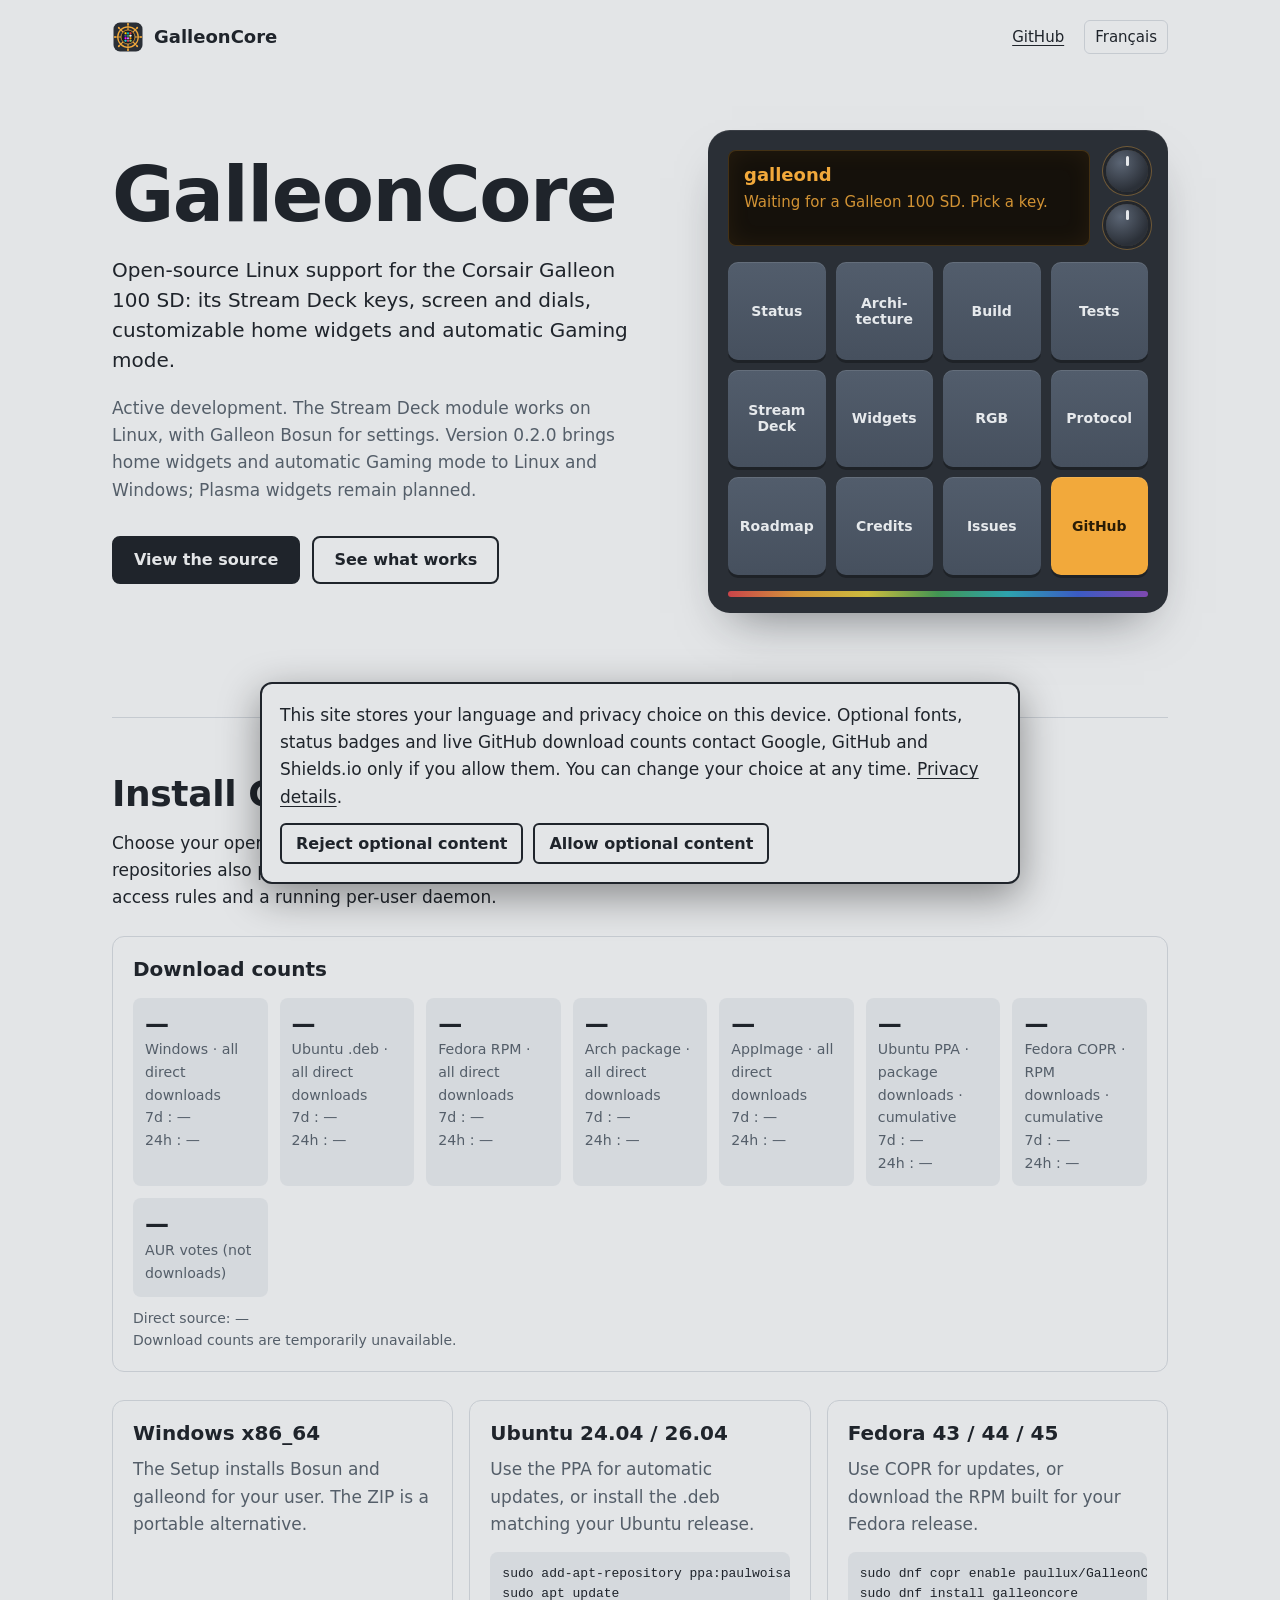
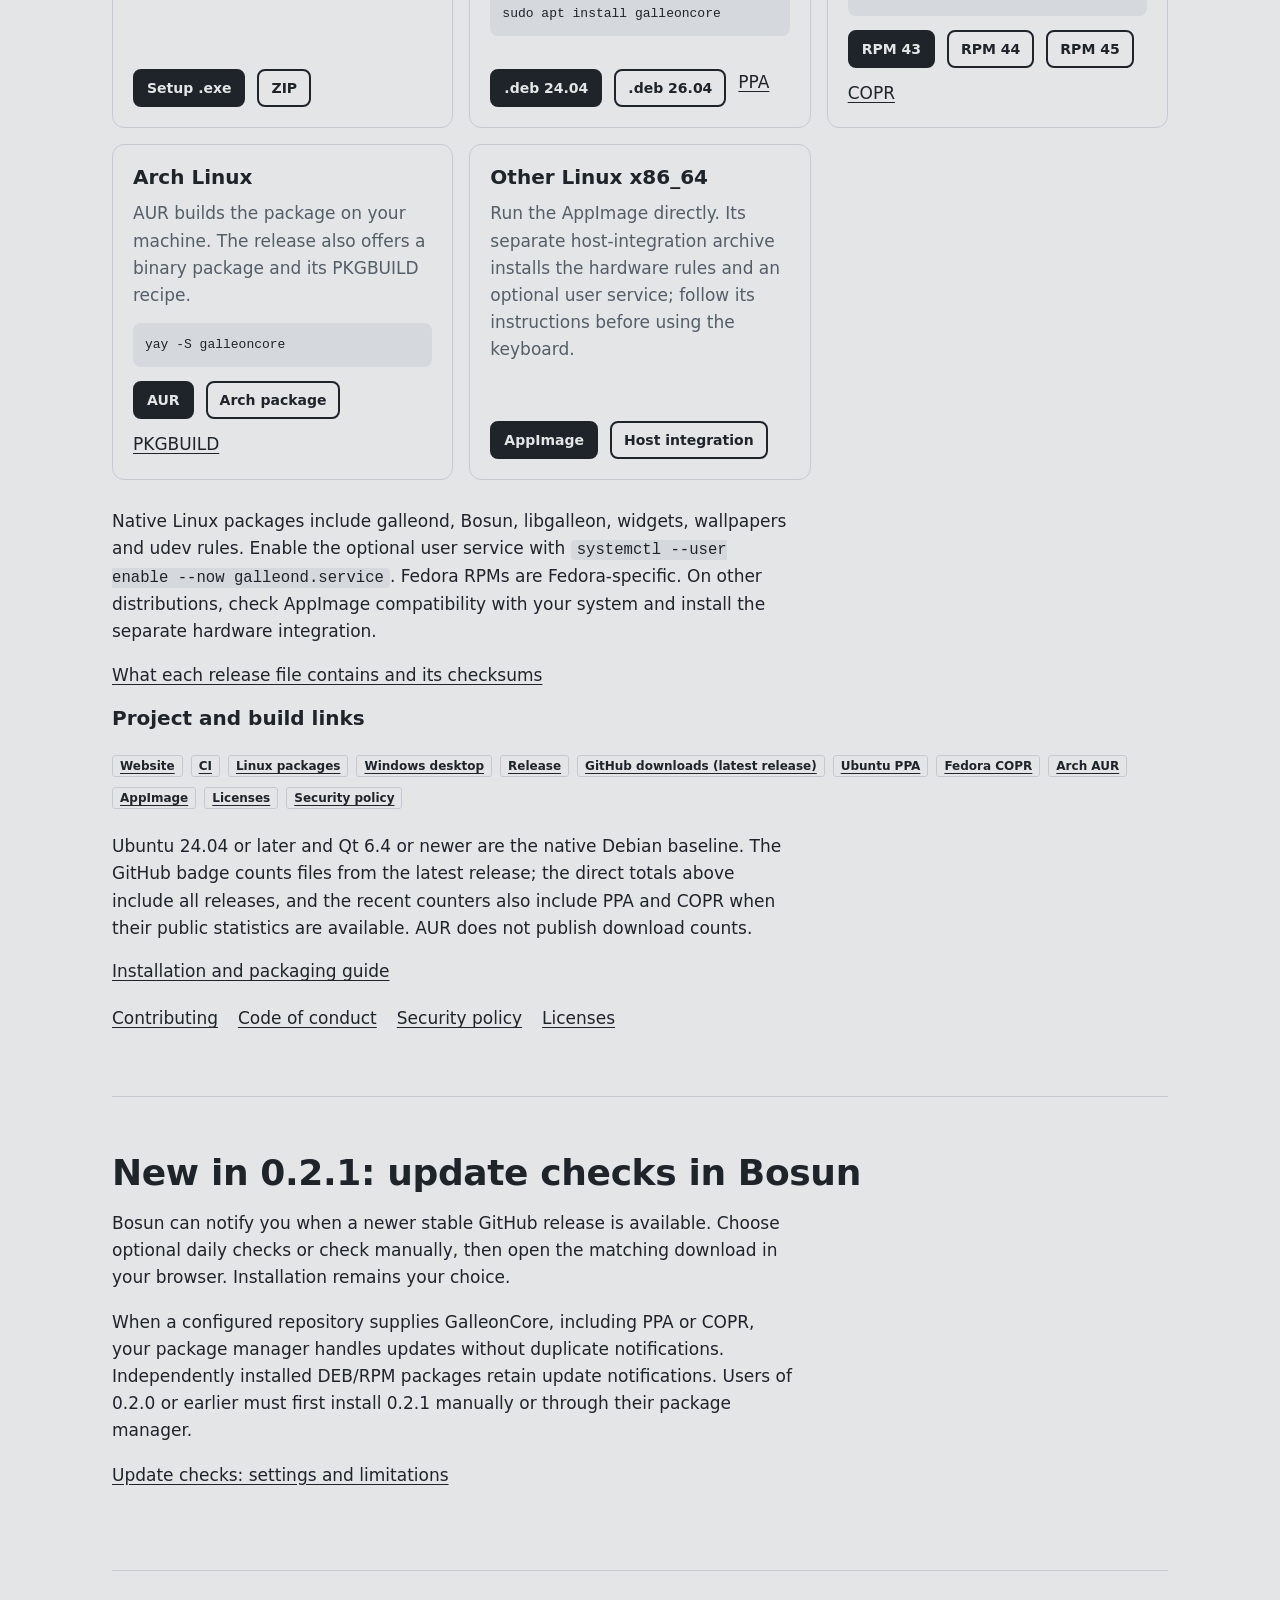
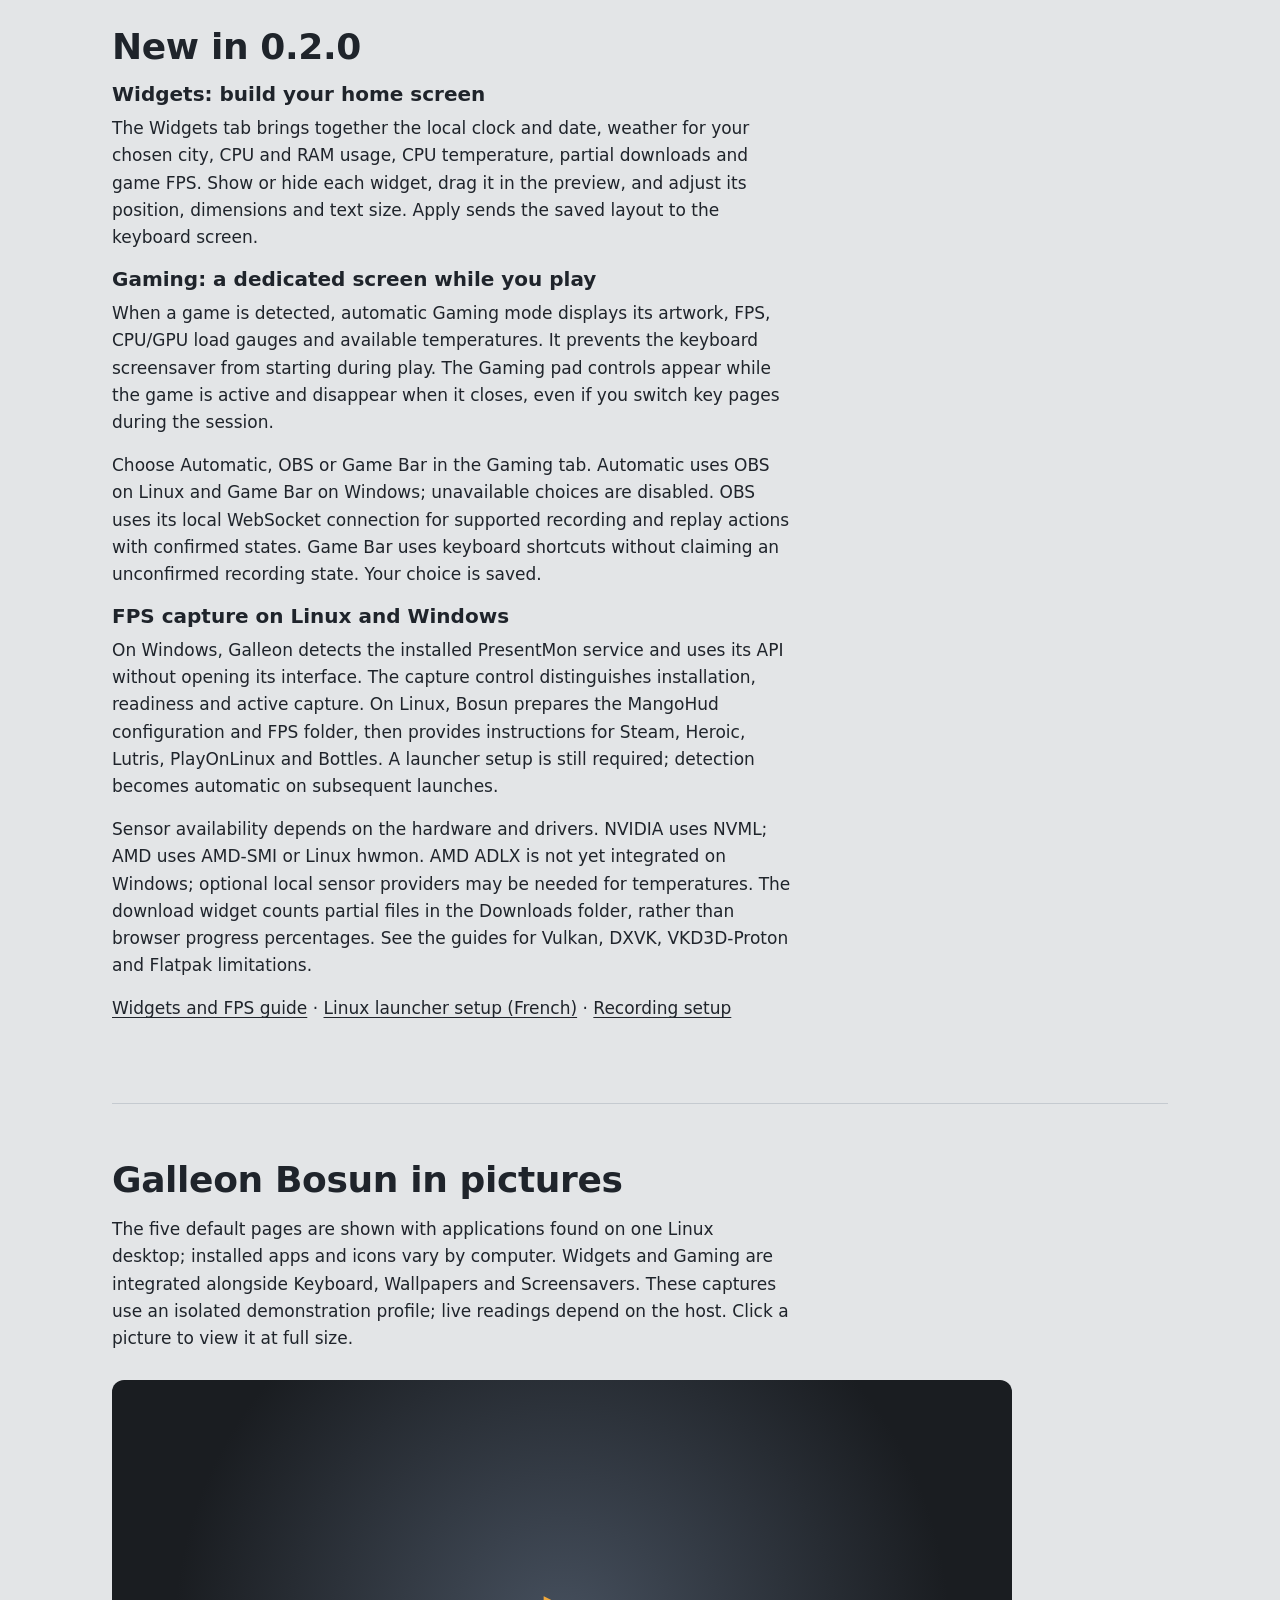
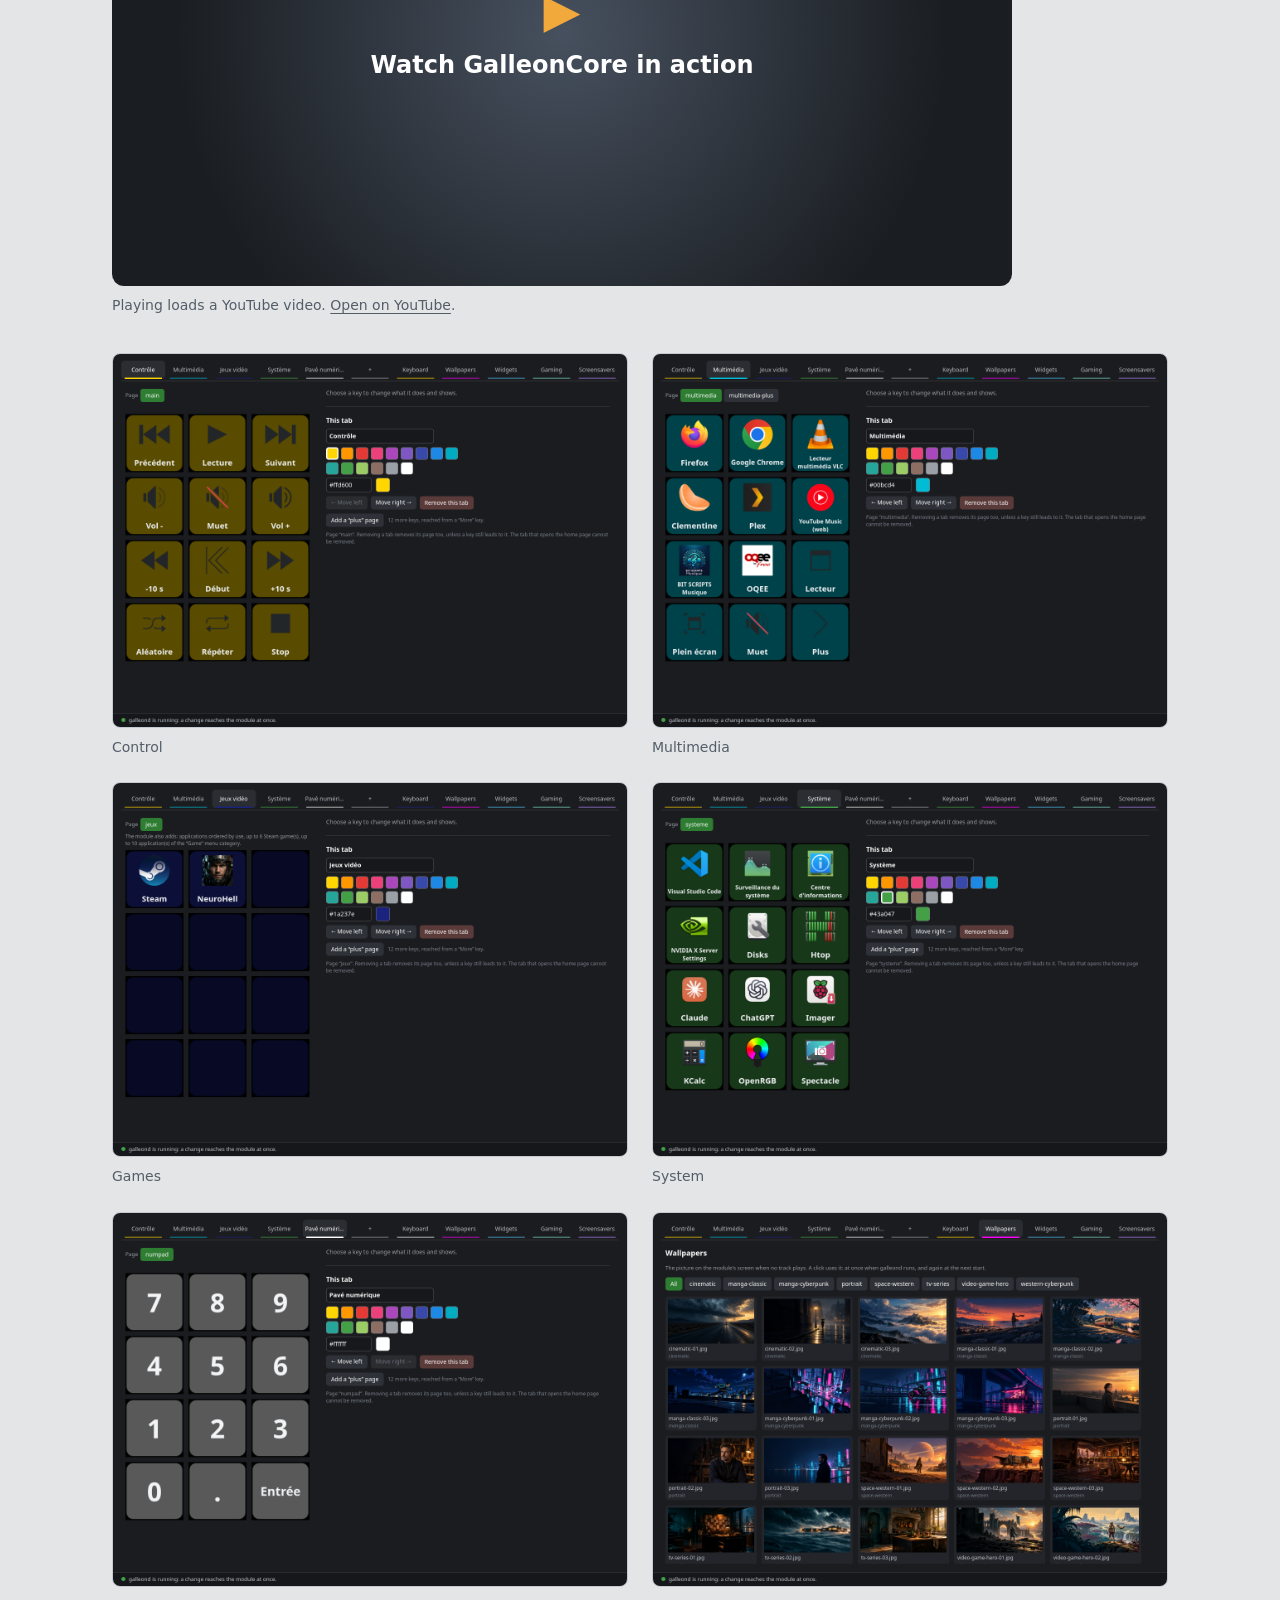
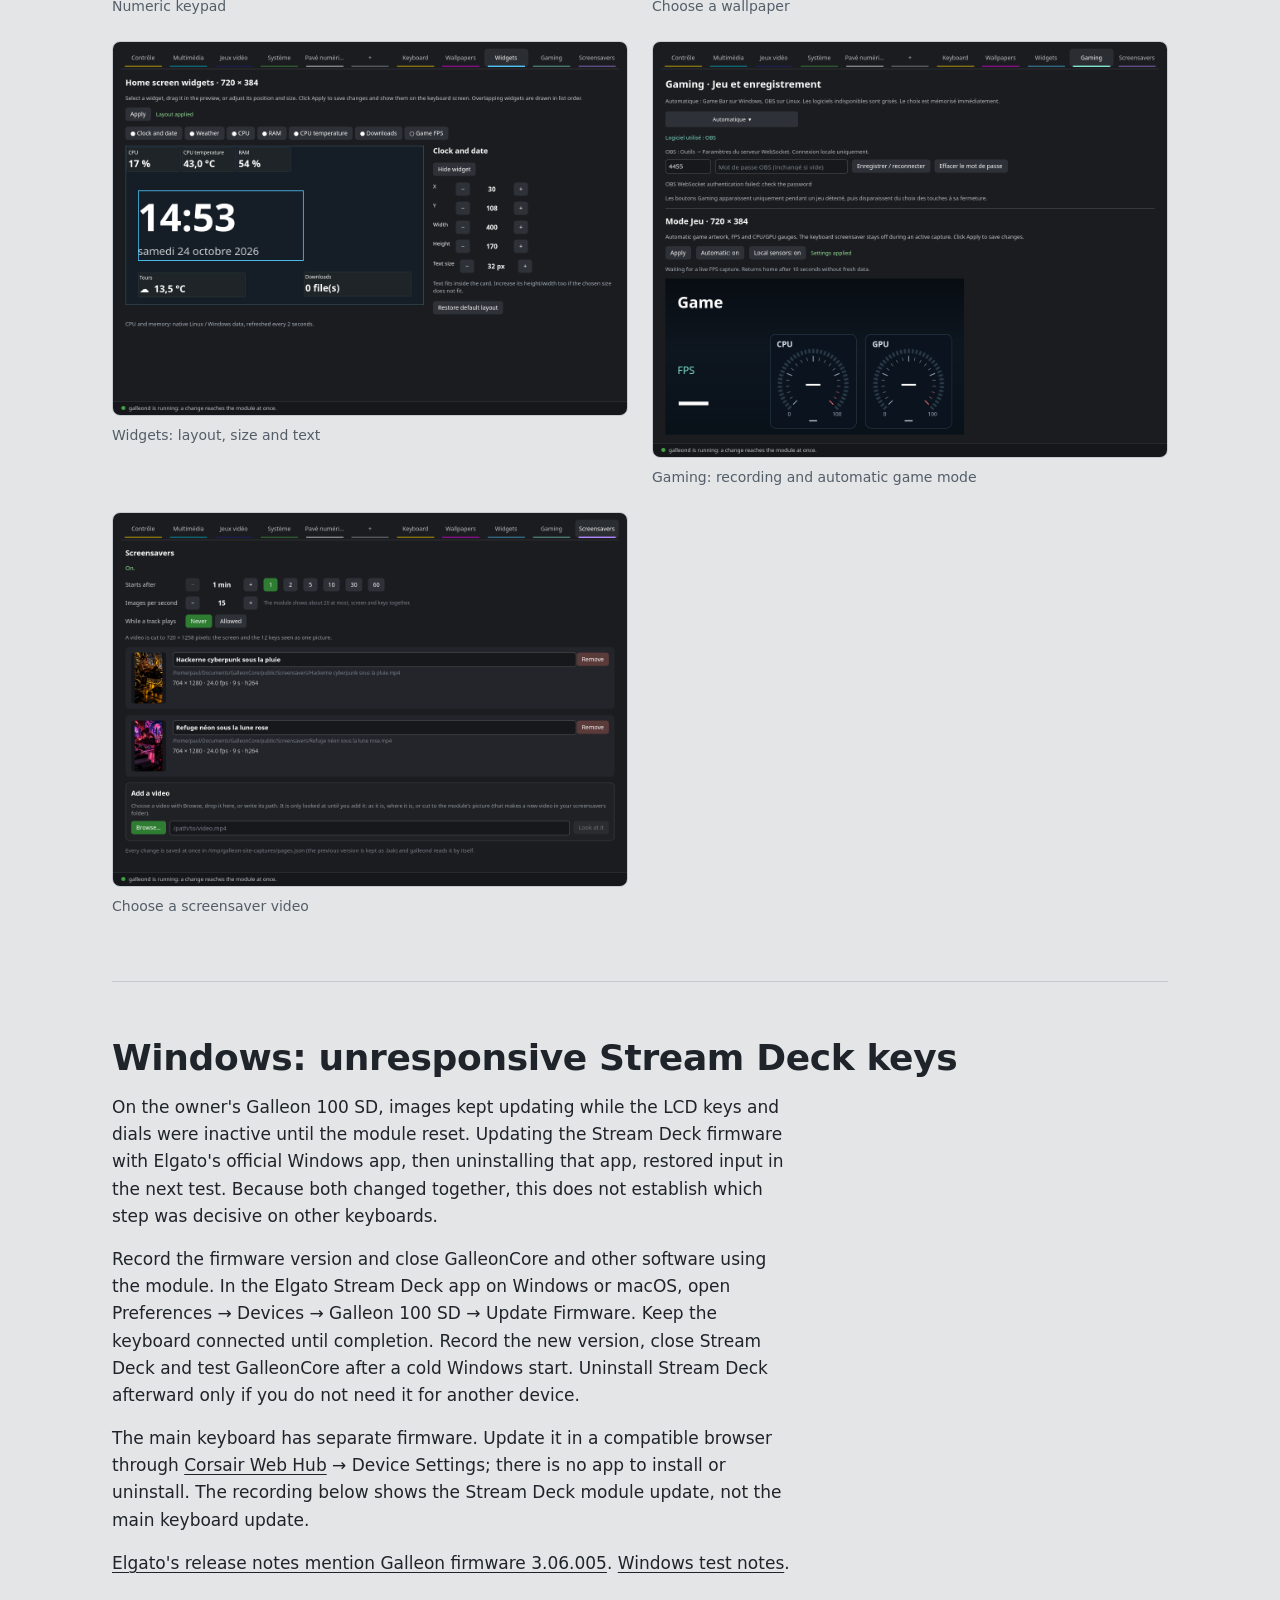
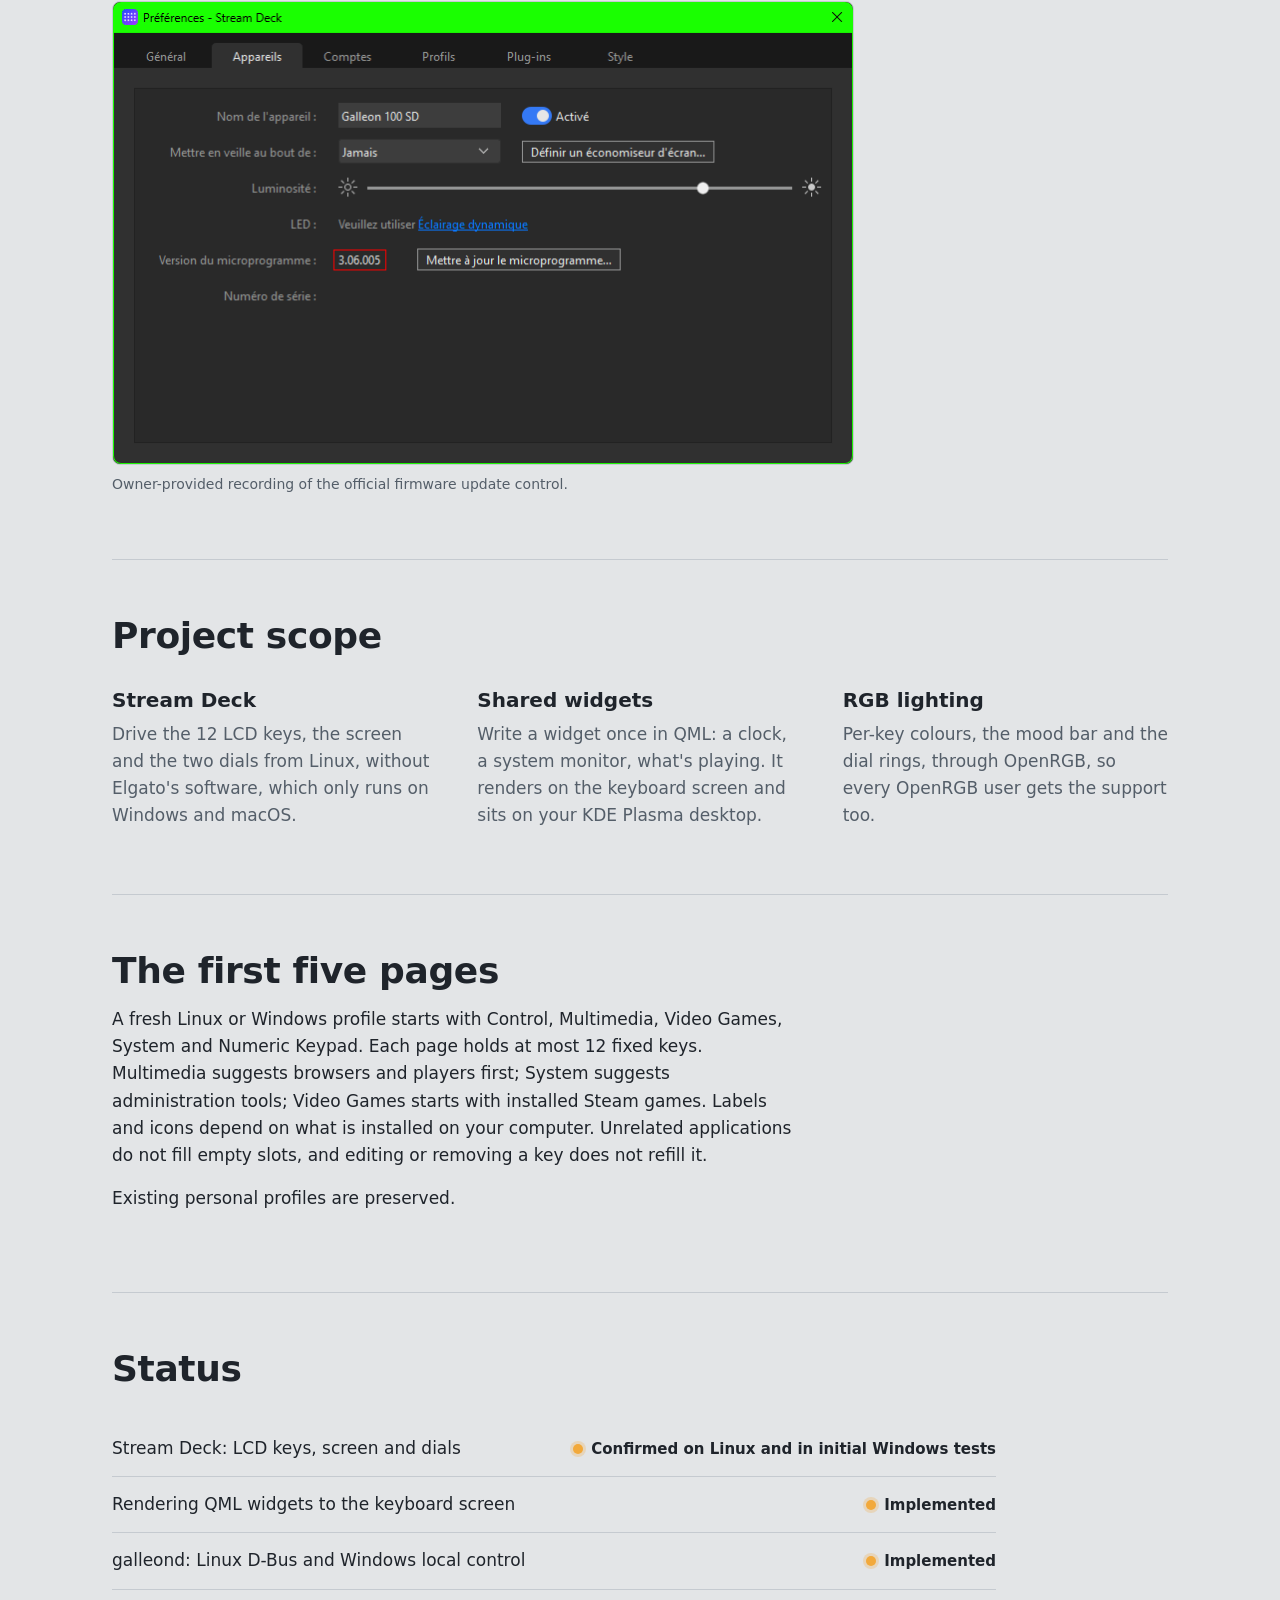
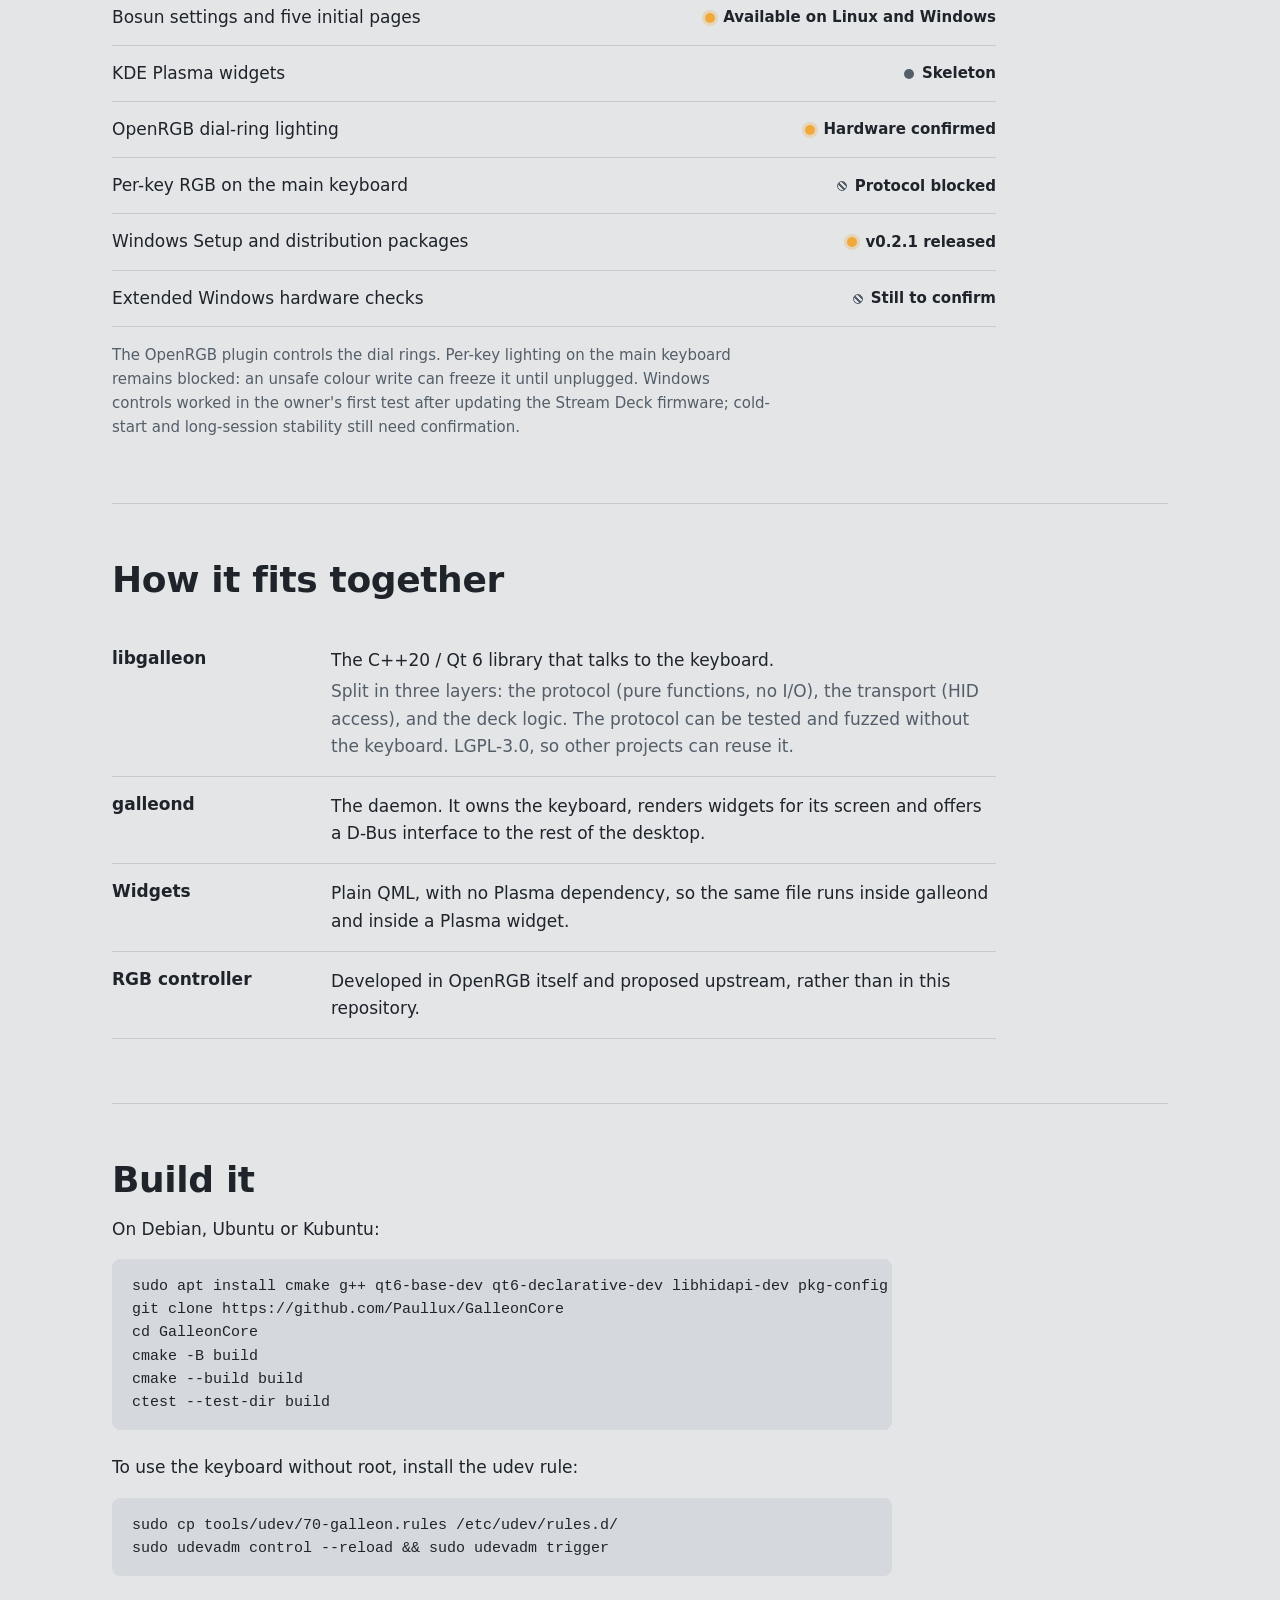
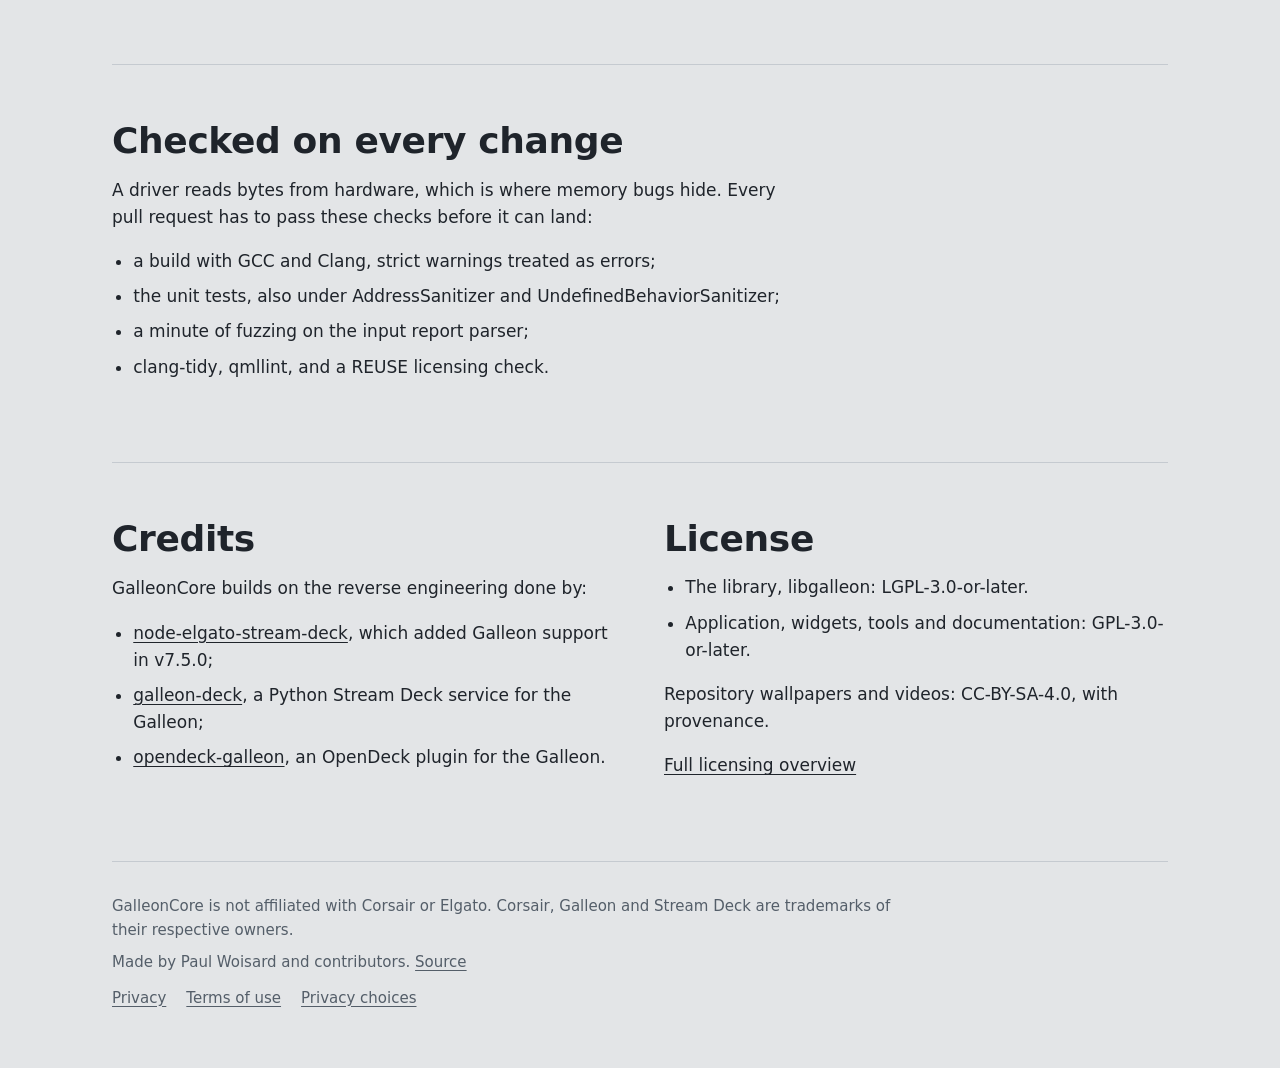
==== commit 5633d199: "site: announce v0.2.1 and clarify daily download counts" ====
--- a/site/index.html
+++ b/site/index.html
@@ -395,18 +395,17 @@
 
   <section class="wrap" id="downloads">
     <h2><span lang="en">Install GalleonCore</span><span lang="fr">Installer GalleonCore</span></h2>
-    <p class="prose"><span lang="en">Choose your operating system. Version 0.2.0 has direct downloads; distribution repositories also provide updates. The keyboard needs its own hardware access rules and a running per-user daemon.</span><span lang="fr">Choisis ton système. La version 0.2.0 propose des téléchargements directs ; les dépôts de distribution facilitent aussi les mises à jour. Le clavier nécessite des règles d’accès au matériel et un démon utilisateur actif.</span></p>
+    <p class="prose"><span lang="en">Choose your operating system. Version 0.2.1 has direct downloads; distribution repositories also provide updates. The keyboard needs its own hardware access rules and a running per-user daemon.</span><span lang="fr">Choisis ton système. La version 0.2.1 propose des téléchargements directs ; les dépôts de distribution facilitent aussi les mises à jour. Le clavier nécessite des règles d’accès au matériel et un démon utilisateur actif.</span></p>
     <div class="download-stats" aria-live="polite">
       <h3><span lang="en">Download counts</span><span lang="fr">Compteurs de téléchargement</span></h3>
       <div class="download-stats-grid">
-        <div><strong data-download-stat="total"><span lang="en">Pending</span><span lang="fr">En attente</span></strong><small><span lang="en">Recent measured (approx.)</span><span lang="fr">Mesurés récemment (approx.)</span></small></div>
-        <div><strong data-download-stat="windows">—</strong><small>Windows · <span lang="en">all direct downloads</span><span lang="fr">téléchargements directs cumulés</span></small><small>7d : <span data-download-week="windows">—</span></small></div>
-        <div><strong data-download-stat="ubuntu">—</strong><small>Ubuntu .deb · <span lang="en">all direct downloads</span><span lang="fr">téléchargements directs cumulés</span></small><small>7d : <span data-download-week="ubuntu">—</span></small></div>
-        <div><strong data-download-stat="fedora">—</strong><small>Fedora RPM · <span lang="en">all direct downloads</span><span lang="fr">téléchargements directs cumulés</span></small><small>7d : <span data-download-week="fedora">—</span></small></div>
-        <div><strong data-download-stat="arch">—</strong><small>Arch package · <span lang="en">all direct downloads</span><span lang="fr">téléchargements directs cumulés</span></small><small>7d : <span data-download-week="arch">—</span></small></div>
-        <div><strong data-download-stat="appimage">—</strong><small>AppImage · <span lang="en">all direct downloads</span><span lang="fr">téléchargements directs cumulés</span></small><small>7d : <span data-download-week="appimage">—</span></small></div>
-        <div><strong data-download-stat="ppa">—</strong><small>Ubuntu PPA · <span lang="en">last weekly check</span><span lang="fr">dernier contrôle hebdomadaire</span></small></div>
-        <div><strong data-download-stat="copr">—</strong><small>Fedora COPR · <span lang="en">last weekly check</span><span lang="fr">dernier contrôle hebdomadaire</span></small></div>
+        <div><strong data-download-stat="windows">—</strong><small>Windows · <span lang="en">all direct downloads</span><span lang="fr">téléchargements directs cumulés</span></small><small>7d : <span data-download-week="windows">—</span></small><small>24h : <span data-download-day="windows">—</span></small></div>
+        <div><strong data-download-stat="ubuntu">—</strong><small>Ubuntu .deb · <span lang="en">all direct downloads</span><span lang="fr">téléchargements directs cumulés</span></small><small>7d : <span data-download-week="ubuntu">—</span></small><small>24h : <span data-download-day="ubuntu">—</span></small></div>
+        <div><strong data-download-stat="fedora">—</strong><small>Fedora RPM · <span lang="en">all direct downloads</span><span lang="fr">téléchargements directs cumulés</span></small><small>7d : <span data-download-week="fedora">—</span></small><small>24h : <span data-download-day="fedora">—</span></small></div>
+        <div><strong data-download-stat="arch">—</strong><small>Arch package · <span lang="en">all direct downloads</span><span lang="fr">téléchargements directs cumulés</span></small><small>7d : <span data-download-week="arch">—</span></small><small>24h : <span data-download-day="arch">—</span></small></div>
+        <div><strong data-download-stat="appimage">—</strong><small>AppImage · <span lang="en">all direct downloads</span><span lang="fr">téléchargements directs cumulés</span></small><small>7d : <span data-download-week="appimage">—</span></small><small>24h : <span data-download-day="appimage">—</span></small></div>
+        <div><strong data-download-stat="ppa">—</strong><small>Ubuntu PPA · <span lang="en">package downloads · cumulative</span><span lang="fr">téléchargements de paquets · cumulés</span></small><small>7d : <span data-download-week="ppa">—</span></small><small>24h : <span data-download-day="ppa">—</span></small></div>
+        <div><strong data-download-stat="copr">—</strong><small>Fedora COPR · <span lang="en">RPM downloads · cumulative</span><span lang="fr">téléchargements RPM · cumulés</span></small><small>7d : <span data-download-week="copr">—</span></small><small>24h : <span data-download-day="copr">—</span></small></div>
         <div><strong data-download-stat="aur">—</strong><small><span lang="en">AUR votes (not downloads)</span><span lang="fr">Votes AUR (pas des téléchargements)</span></small></div>
       </div>
       <p class="download-stats-note"><span lang="en">Direct source: </span><span lang="fr">Source directe : </span><span id="direct-count-source">—</span></p>
@@ -416,7 +415,7 @@
       <article class="download-card">
         <h3>Windows x86_64</h3>
         <p><span lang="en">The Setup installs Bosun and galleond for your user. The ZIP is a portable alternative.</span><span lang="fr">Le Setup installe Bosun et galleond pour ta session. Le ZIP est une variante portable.</span></p>
-        <div class="actions"><a class="btn btn-primary" href="https://github.com/Paullux/GalleonCore/releases/download/v0.2.0/GalleonCore-0.2.0-Windows-x86_64-Setup.exe">Setup .exe</a><a class="btn btn-secondary" href="https://github.com/Paullux/GalleonCore/releases/download/v0.2.0/GalleonCore-Windows-x86_64.zip">ZIP</a></div>
+        <div class="actions"><a class="btn btn-primary" href="https://github.com/Paullux/GalleonCore/releases/download/v0.2.1/GalleonCore-0.2.1-Windows-x86_64-Setup.exe">Setup .exe</a><a class="btn btn-secondary" href="https://github.com/Paullux/GalleonCore/releases/download/v0.2.1/GalleonCore-Windows-x86_64.zip">ZIP</a></div>
       </article>
       <article class="download-card">
         <h3>Ubuntu 24.04 / 26.04</h3>
@@ -424,29 +423,29 @@
         <pre><code>sudo add-apt-repository ppa:paulwoisard/galleoncore
 sudo apt update
 sudo apt install galleoncore</code></pre>
-        <div class="actions"><a class="btn btn-primary" href="https://github.com/Paullux/GalleonCore/releases/download/v0.2.0/galleoncore_0.2.0-1.noble_amd64.deb">.deb 24.04</a><a class="btn btn-secondary" href="https://github.com/Paullux/GalleonCore/releases/download/v0.2.0/galleoncore_0.2.0-1.resolute_amd64.deb">.deb 26.04</a><a href="https://launchpad.net/~paulwoisard/+archive/ubuntu/galleoncore">PPA</a></div>
+        <div class="actions"><a class="btn btn-primary" href="https://github.com/Paullux/GalleonCore/releases/download/v0.2.1/galleoncore_0.2.1-1.noble_amd64.deb">.deb 24.04</a><a class="btn btn-secondary" href="https://github.com/Paullux/GalleonCore/releases/download/v0.2.1/galleoncore_0.2.1-1.resolute_amd64.deb">.deb 26.04</a><a href="https://launchpad.net/~paulwoisard/+archive/ubuntu/galleoncore">PPA</a></div>
       </article>
       <article class="download-card">
         <h3>Fedora 43 / 44 / 45</h3>
         <p><span lang="en">Use COPR for updates, or download the RPM built for your Fedora release.</span><span lang="fr">Utilise COPR pour les mises à jour, ou télécharge le RPM construit pour ta version de Fedora.</span></p>
         <pre><code>sudo dnf copr enable paullux/GalleonCore
 sudo dnf install galleoncore</code></pre>
-        <div class="actions"><a class="btn btn-primary" href="https://github.com/Paullux/GalleonCore/releases/download/v0.2.0/galleoncore-0.2.0-1.fc43.x86_64.rpm">RPM 43</a><a class="btn btn-secondary" href="https://github.com/Paullux/GalleonCore/releases/download/v0.2.0/galleoncore-0.2.0-1.fc44.x86_64.rpm">RPM 44</a><a class="btn btn-secondary" href="https://github.com/Paullux/GalleonCore/releases/download/v0.2.0/galleoncore-0.2.0-1.fc45.x86_64.rpm">RPM 45</a><a href="https://copr.fedorainfracloud.org/coprs/paullux/GalleonCore/">COPR</a></div>
+        <div class="actions"><a class="btn btn-primary" href="https://github.com/Paullux/GalleonCore/releases/download/v0.2.1/galleoncore-0.2.1-1.fc43.x86_64.rpm">RPM 43</a><a class="btn btn-secondary" href="https://github.com/Paullux/GalleonCore/releases/download/v0.2.1/galleoncore-0.2.1-1.fc44.x86_64.rpm">RPM 44</a><a class="btn btn-secondary" href="https://github.com/Paullux/GalleonCore/releases/download/v0.2.1/galleoncore-0.2.1-1.fc45.x86_64.rpm">RPM 45</a><a href="https://copr.fedorainfracloud.org/coprs/paullux/GalleonCore/">COPR</a></div>
       </article>
       <article class="download-card">
         <h3>Arch Linux</h3>
         <p><span lang="en">AUR builds the package on your machine. The release also offers a binary package and its PKGBUILD recipe.</span><span lang="fr">L’AUR construit le paquet sur ta machine. La release propose aussi un paquet binaire et sa recette PKGBUILD.</span></p>
         <pre><code>yay -S galleoncore</code></pre>
-        <div class="actions"><a class="btn btn-primary" href="https://aur.archlinux.org/packages/galleoncore">AUR</a><a class="btn btn-secondary" href="https://github.com/Paullux/GalleonCore/releases/download/v0.2.0/galleoncore-0.2.0-1-x86_64.pkg.tar.zst"><span lang="en">Arch package</span><span lang="fr">Paquet Arch</span></a><a href="https://github.com/Paullux/GalleonCore/releases/download/v0.2.0/PKGBUILD">PKGBUILD</a></div>
+        <div class="actions"><a class="btn btn-primary" href="https://aur.archlinux.org/packages/galleoncore">AUR</a><a class="btn btn-secondary" href="https://github.com/Paullux/GalleonCore/releases/download/v0.2.1/galleoncore-0.2.1-1-x86_64.pkg.tar.zst"><span lang="en">Arch package</span><span lang="fr">Paquet Arch</span></a><a href="https://github.com/Paullux/GalleonCore/releases/download/v0.2.1/PKGBUILD">PKGBUILD</a></div>
       </article>
       <article class="download-card">
         <h3><span lang="en">Other Linux x86_64</span><span lang="fr">Autres Linux x86_64</span></h3>
         <p><span lang="en">Run the AppImage directly. Its separate host-integration archive installs the hardware rules and an optional user service; follow its instructions before using the keyboard.</span><span lang="fr">Lance directement l’AppImage. L’archive d’intégration séparée installe les règles matérielles et un service utilisateur facultatif ; suis ses instructions avant d’utiliser le clavier.</span></p>
-        <div class="actions"><a class="btn btn-primary" href="https://github.com/Paullux/GalleonCore/releases/download/v0.2.0/GalleonCore-0.2.0-x86_64.AppImage">AppImage</a><a class="btn btn-secondary" href="https://github.com/Paullux/GalleonCore/releases/download/v0.2.0/GalleonCore-host-integration.tar.gz"><span lang="en">Host integration</span><span lang="fr">Intégration système</span></a></div>
+        <div class="actions"><a class="btn btn-primary" href="https://github.com/Paullux/GalleonCore/releases/download/v0.2.1/GalleonCore-0.2.1-x86_64.AppImage">AppImage</a><a class="btn btn-secondary" href="https://github.com/Paullux/GalleonCore/releases/download/v0.2.1/GalleonCore-host-integration.tar.gz"><span lang="en">Host integration</span><span lang="fr">Intégration système</span></a></div>
       </article>
     </div>
     <p class="prose"><span lang="en">Native Linux packages include galleond, Bosun, libgalleon, widgets, wallpapers and udev rules. Enable the optional user service with <code>systemctl --user enable --now galleond.service</code>. Fedora RPMs are Fedora-specific. On other distributions, check AppImage compatibility with your system and install the separate hardware integration.</span><span lang="fr">Les paquets Linux natifs incluent galleond, Bosun, libgalleon, les widgets, les fonds d’écran et les règles udev. Active le service utilisateur facultatif avec <code>systemctl --user enable --now galleond.service</code>. Les RPM Fedora sont propres à Fedora. Sur les autres distributions, vérifie la compatibilité de l’AppImage avec ton système et installe l’intégration matérielle séparée.</span></p>
-    <p class="prose"><a href="https://github.com/Paullux/GalleonCore/releases/tag/v0.2.0"><span lang="en">What each release file contains and its checksums</span><span lang="fr">Contenu de chaque fichier de la release et sommes de contrôle</span></a></p>
+    <p class="prose"><a href="https://github.com/Paullux/GalleonCore/releases/tag/v0.2.1"><span lang="en">What each release file contains and its checksums</span><span lang="fr">Contenu de chaque fichier de la release et sommes de contrôle</span></a></p>
     <h3><span lang="en">Project and build links</span><span lang="fr">Liens du projet et des compilations</span></h3>
     <div class="badges">
       <a href="https://galleoncore.xyz/"><img data-external-src="https://img.shields.io/badge/website-GalleonCore-46505E" alt="Website" height="20" loading="lazy"></a>
@@ -458,7 +457,7 @@
       <a href="https://launchpad.net/~paulwoisard/+archive/ubuntu/galleoncore"><img data-external-src="https://img.shields.io/badge/Ubuntu-PPA-E95420?logo=ubuntu&amp;logoColor=white" alt="Ubuntu PPA" height="20" loading="lazy"></a>
       <a href="https://copr.fedorainfracloud.org/coprs/paullux/GalleonCore/"><img data-external-src="https://img.shields.io/badge/Fedora-COPR-51A2DA?logo=fedora&amp;logoColor=white" alt="Fedora COPR" height="20" loading="lazy"></a>
       <a href="https://aur.archlinux.org/packages/galleoncore"><img data-external-src="https://img.shields.io/badge/Arch-AUR-1793D1?logo=archlinux&amp;logoColor=white" alt="Arch AUR" height="20" loading="lazy"></a>
-      <a href="https://github.com/Paullux/GalleonCore/releases/download/v0.2.0/GalleonCore-0.2.0-x86_64.AppImage"><img data-external-src="https://img.shields.io/badge/Linux-AppImage-8E6BBF?logo=linux&amp;logoColor=white" alt="AppImage" height="20" loading="lazy"></a>
+      <a href="https://github.com/Paullux/GalleonCore/releases/download/v0.2.1/GalleonCore-0.2.1-x86_64.AppImage"><img data-external-src="https://img.shields.io/badge/Linux-AppImage-8E6BBF?logo=linux&amp;logoColor=white" alt="AppImage" height="20" loading="lazy"></a>
       <a href="https://github.com/Paullux/GalleonCore/blob/main/LICENSE.md"><img data-external-src="https://img.shields.io/badge/license-GPL%20%2F%20LGPL%20%2F%20CC--BY--SA-blue" alt="Licenses" height="20" loading="lazy"></a>
       <a href="https://github.com/Paullux/GalleonCore/blob/main/SECURITY.md"><img data-external-src="https://img.shields.io/badge/security-report%20privately-46505E" alt="Security policy" height="20" loading="lazy"></a>
     </div>
@@ -472,6 +471,13 @@
       <a href="https://github.com/Paullux/GalleonCore/blob/main/SECURITY.md"><span lang="en">Security policy</span><span lang="fr">Politique de sécurité</span></a>
       <a href="https://github.com/Paullux/GalleonCore/blob/main/LICENSE.md"><span lang="en">Licenses</span><span lang="fr">Licences</span></a>
     </nav>
+  </section>
+
+  <section class="wrap" id="new-in-021">
+    <h2><span lang="en">New in 0.2.1: update checks in Bosun</span><span lang="fr">Nouveau en 0.2.1 : vérification des mises à jour dans Bosun</span></h2>
+    <p class="prose"><span lang="en">Bosun can notify you when a newer stable GitHub release is available. Choose optional daily checks or check manually, then open the matching download in your browser. Installation remains your choice.</span><span lang="fr">Bosun peut te prévenir lorsqu’une nouvelle version stable est disponible sur GitHub. Active la vérification quotidienne facultative ou lance-la manuellement, puis ouvre le téléchargement adapté dans ton navigateur. Tu gardes le choix de l’installation.</span></p>
+    <p class="prose"><span lang="en">When a configured repository supplies GalleonCore, including PPA or COPR, your package manager handles updates without duplicate notifications. Independently installed DEB/RPM packages retain update notifications. Users of 0.2.0 or earlier must first install 0.2.1 manually or through their package manager.</span><span lang="fr">Lorsqu’un dépôt configuré fournit GalleonCore, notamment PPA ou COPR, le gestionnaire de paquets gère les mises à jour sans notification en double. Les DEB/RPM installés indépendamment conservent les notifications. Depuis la 0.2.0 ou une version antérieure, installe d’abord la 0.2.1 manuellement ou avec ton gestionnaire de paquets.</span></p>
+    <p><a href="https://github.com/Paullux/GalleonCore/blob/v0.2.1/docs/UPDATES.md"><span lang="en">Update checks: settings and limitations</span><span lang="fr">Vérification des mises à jour : réglages et limites</span></a></p>
   </section>
 
   <section class="wrap" id="new-in-020">
@@ -570,7 +576,7 @@
       <li><span><span lang="en">KDE Plasma widgets</span><span lang="fr">Widgets KDE Plasma</span></span><span class="state state-skeleton"><span lang="en">Skeleton</span><span lang="fr">Squelette</span></span></li>
       <li><span><span lang="en">OpenRGB dial-ring lighting</span><span lang="fr">Éclairage des anneaux via OpenRGB</span></span><span class="state state-active"><span lang="en">Hardware confirmed</span><span lang="fr">Confirmé sur le module</span></span></li>
       <li><span><span lang="en">Per-key RGB on the main keyboard</span><span lang="fr">RVB par touche du clavier principal</span></span><span class="state state-research"><span lang="en">Protocol blocked</span><span lang="fr">Protocole bloqué</span></span></li>
-      <li><span><span lang="en">Windows Setup and distribution packages</span><span lang="fr">Setup Windows et paquets de distribution</span></span><span class="state state-active"><span lang="en">v0.2.0 released</span><span lang="fr">v0.2.0 publiée</span></span></li>
+      <li><span><span lang="en">Windows Setup and distribution packages</span><span lang="fr">Setup Windows et paquets de distribution</span></span><span class="state state-active"><span lang="en">v0.2.1 released</span><span lang="fr">v0.2.1 publiée</span></span></li>
       <li><span><span lang="en">Extended Windows hardware checks</span><span lang="fr">Essais matériels prolongés sous Windows</span></span><span class="state state-research"><span lang="en">Still to confirm</span><span lang="fr">Encore à confirmer</span></span></li>
     </ul>
     <p class="status-legend">
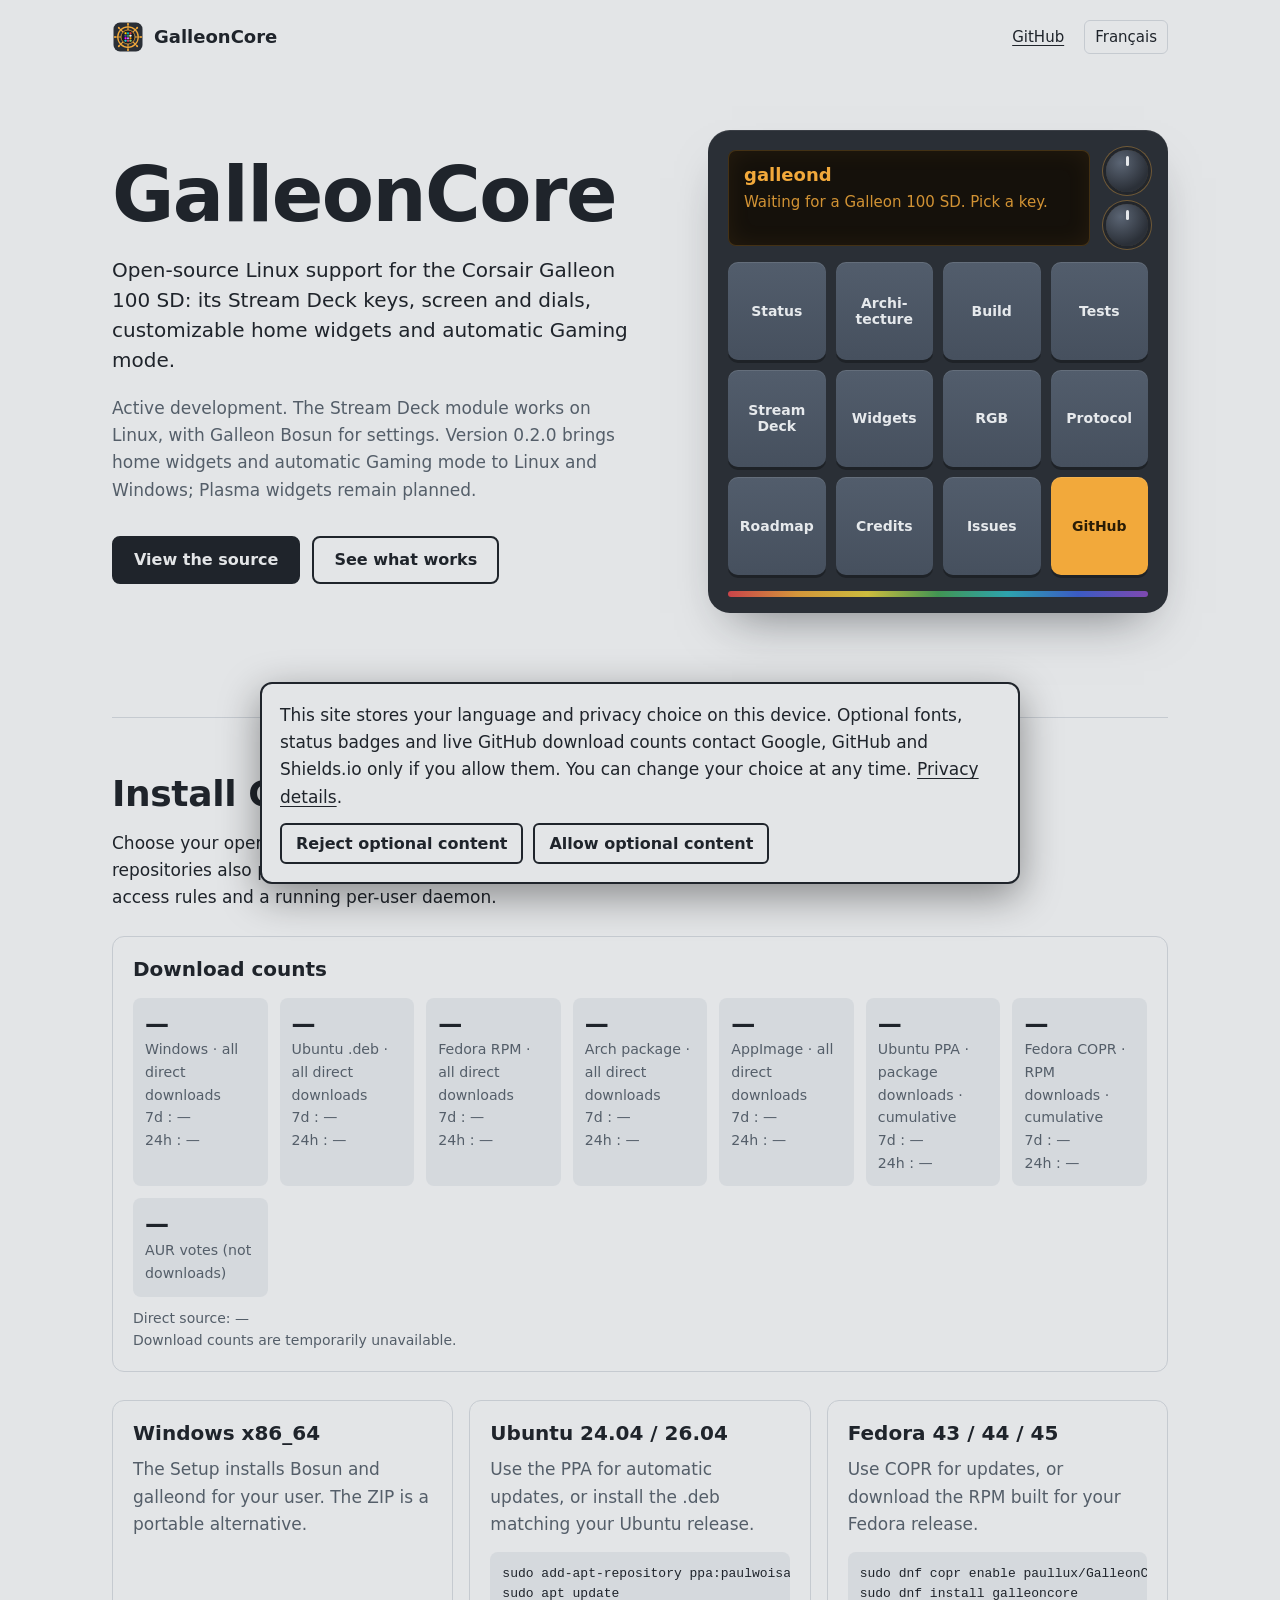
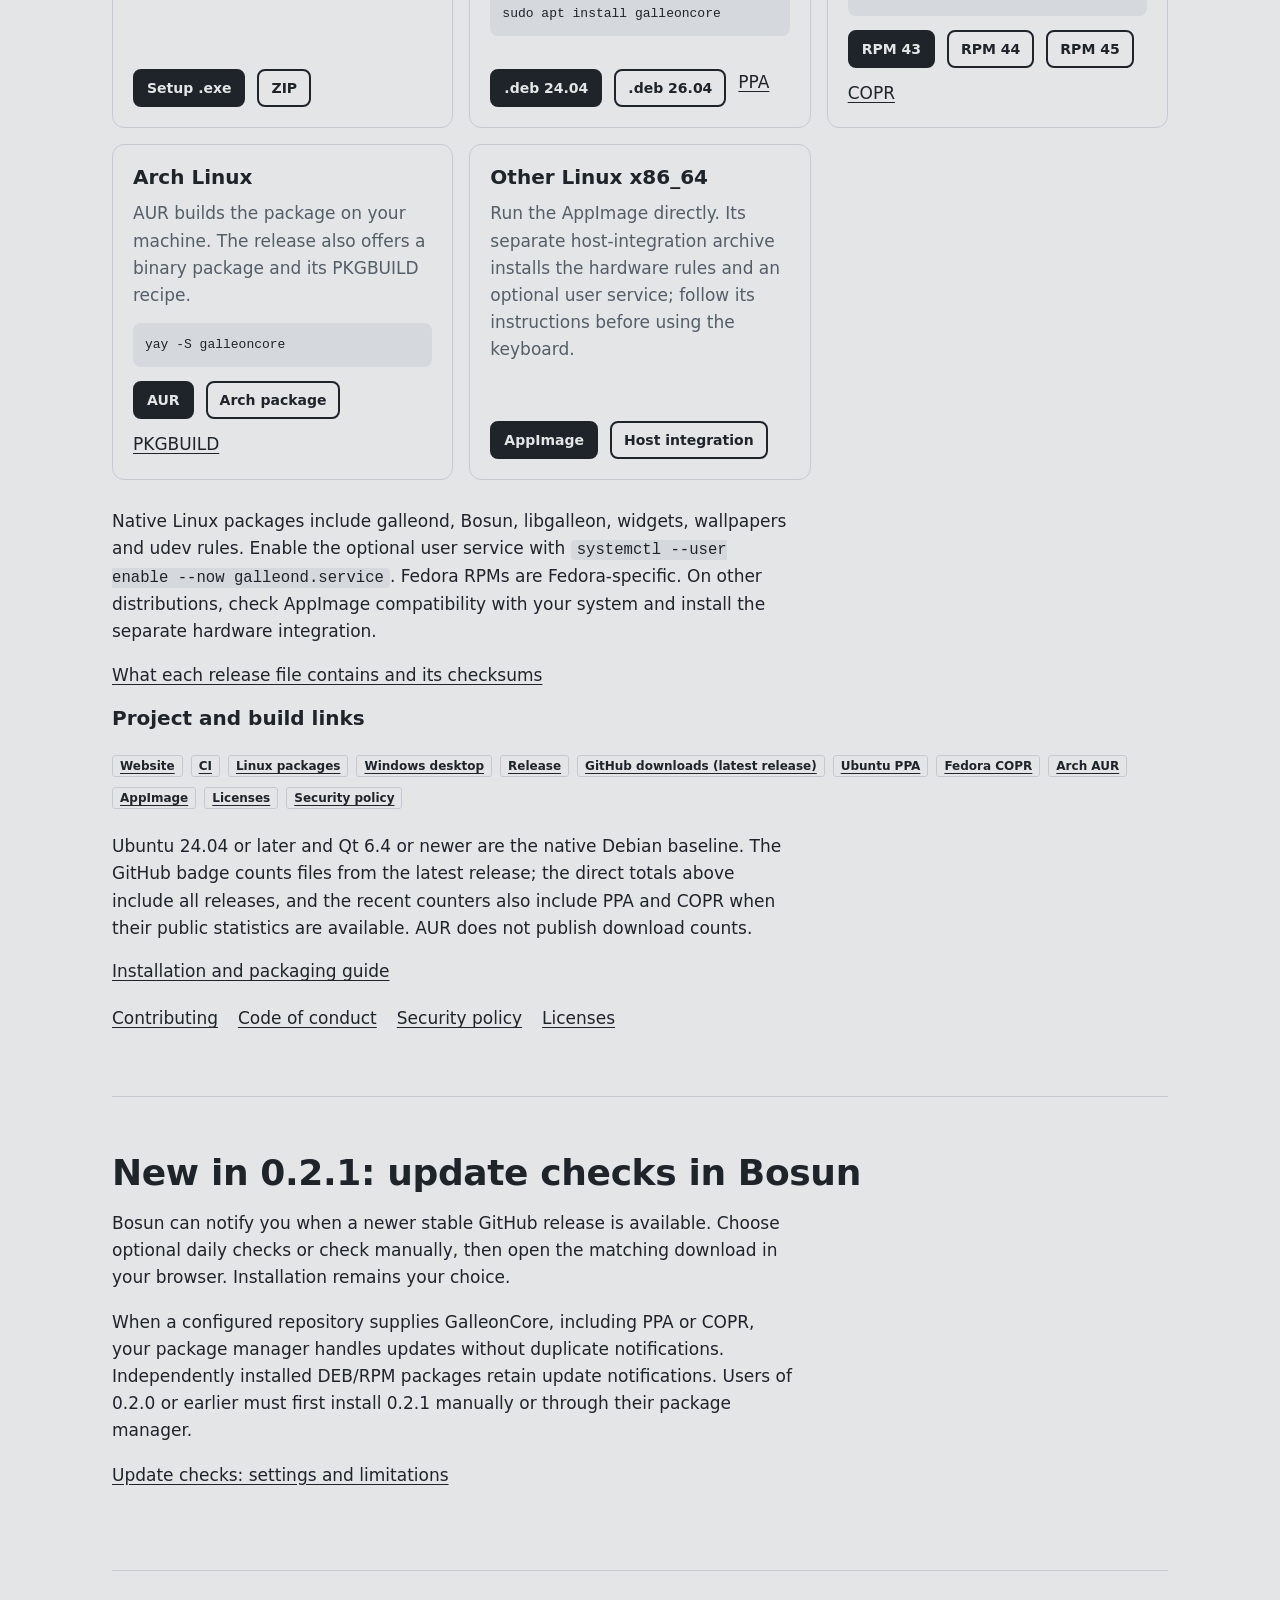
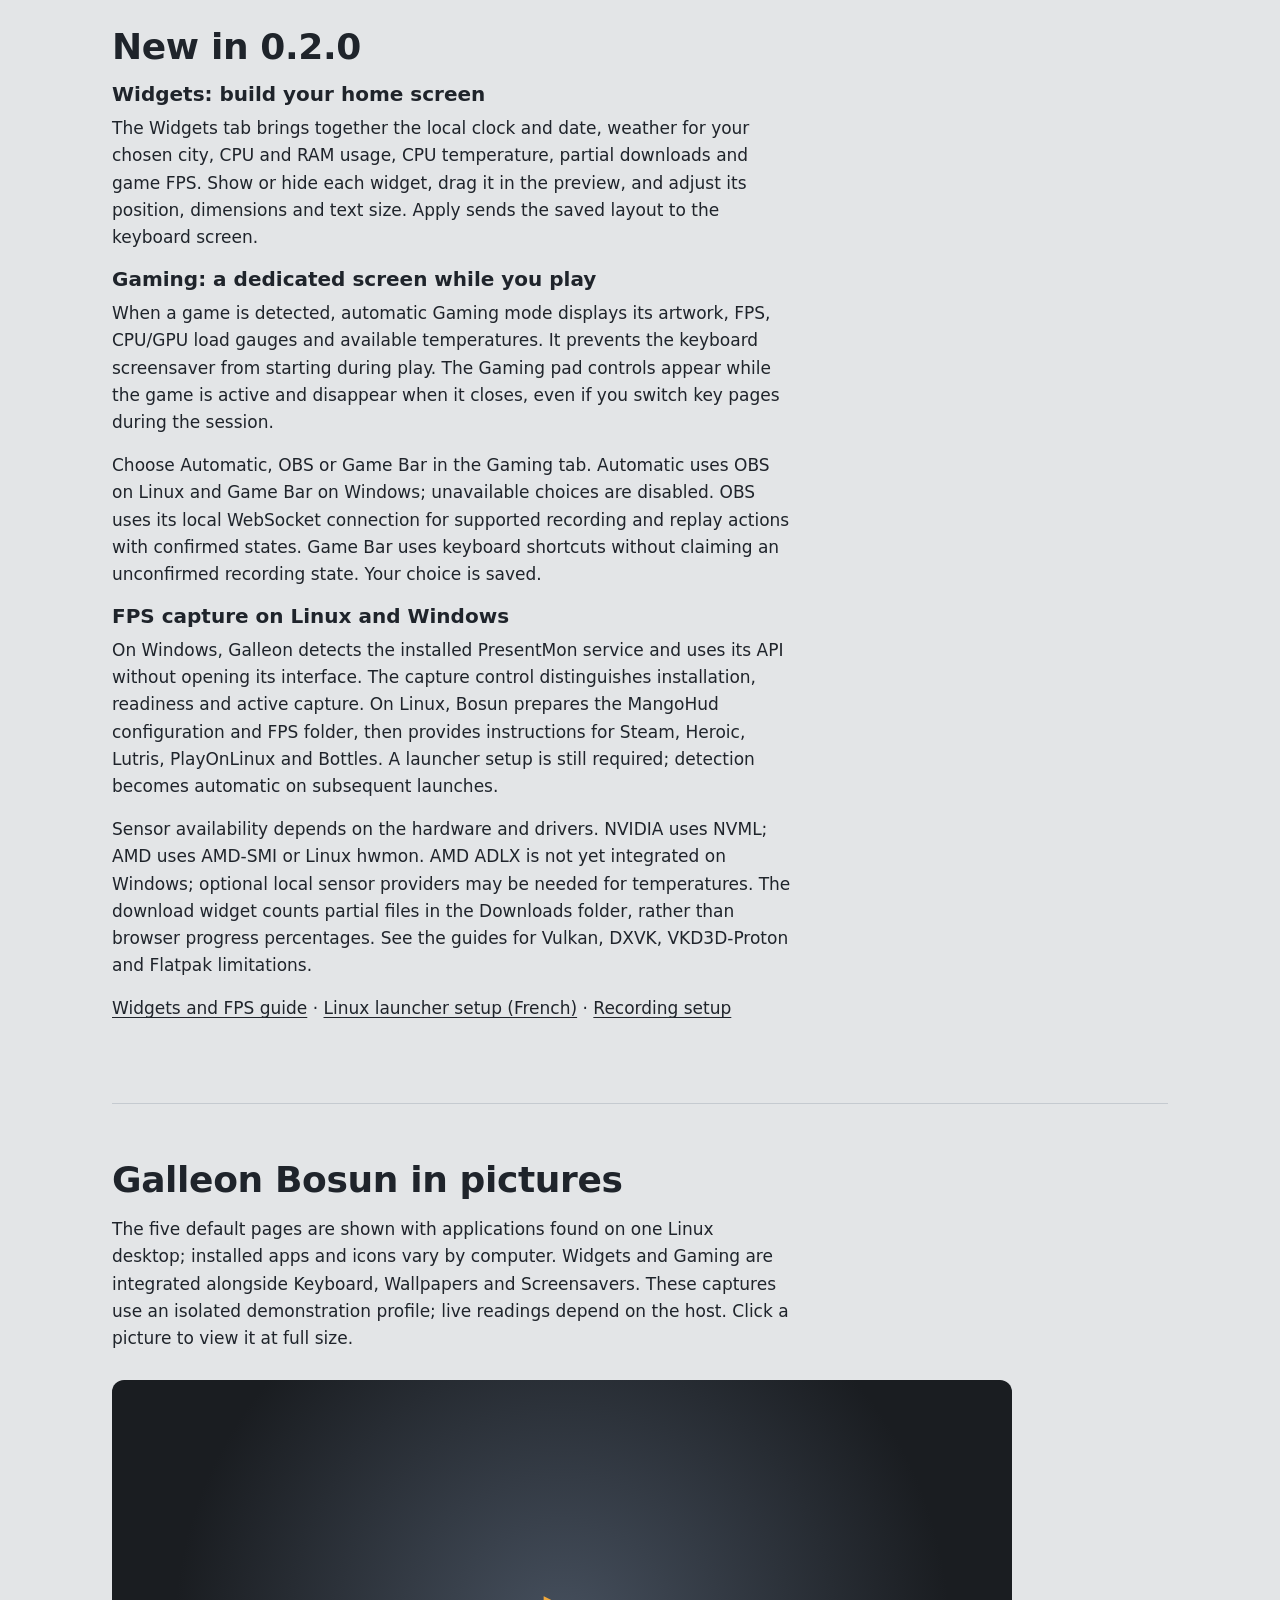
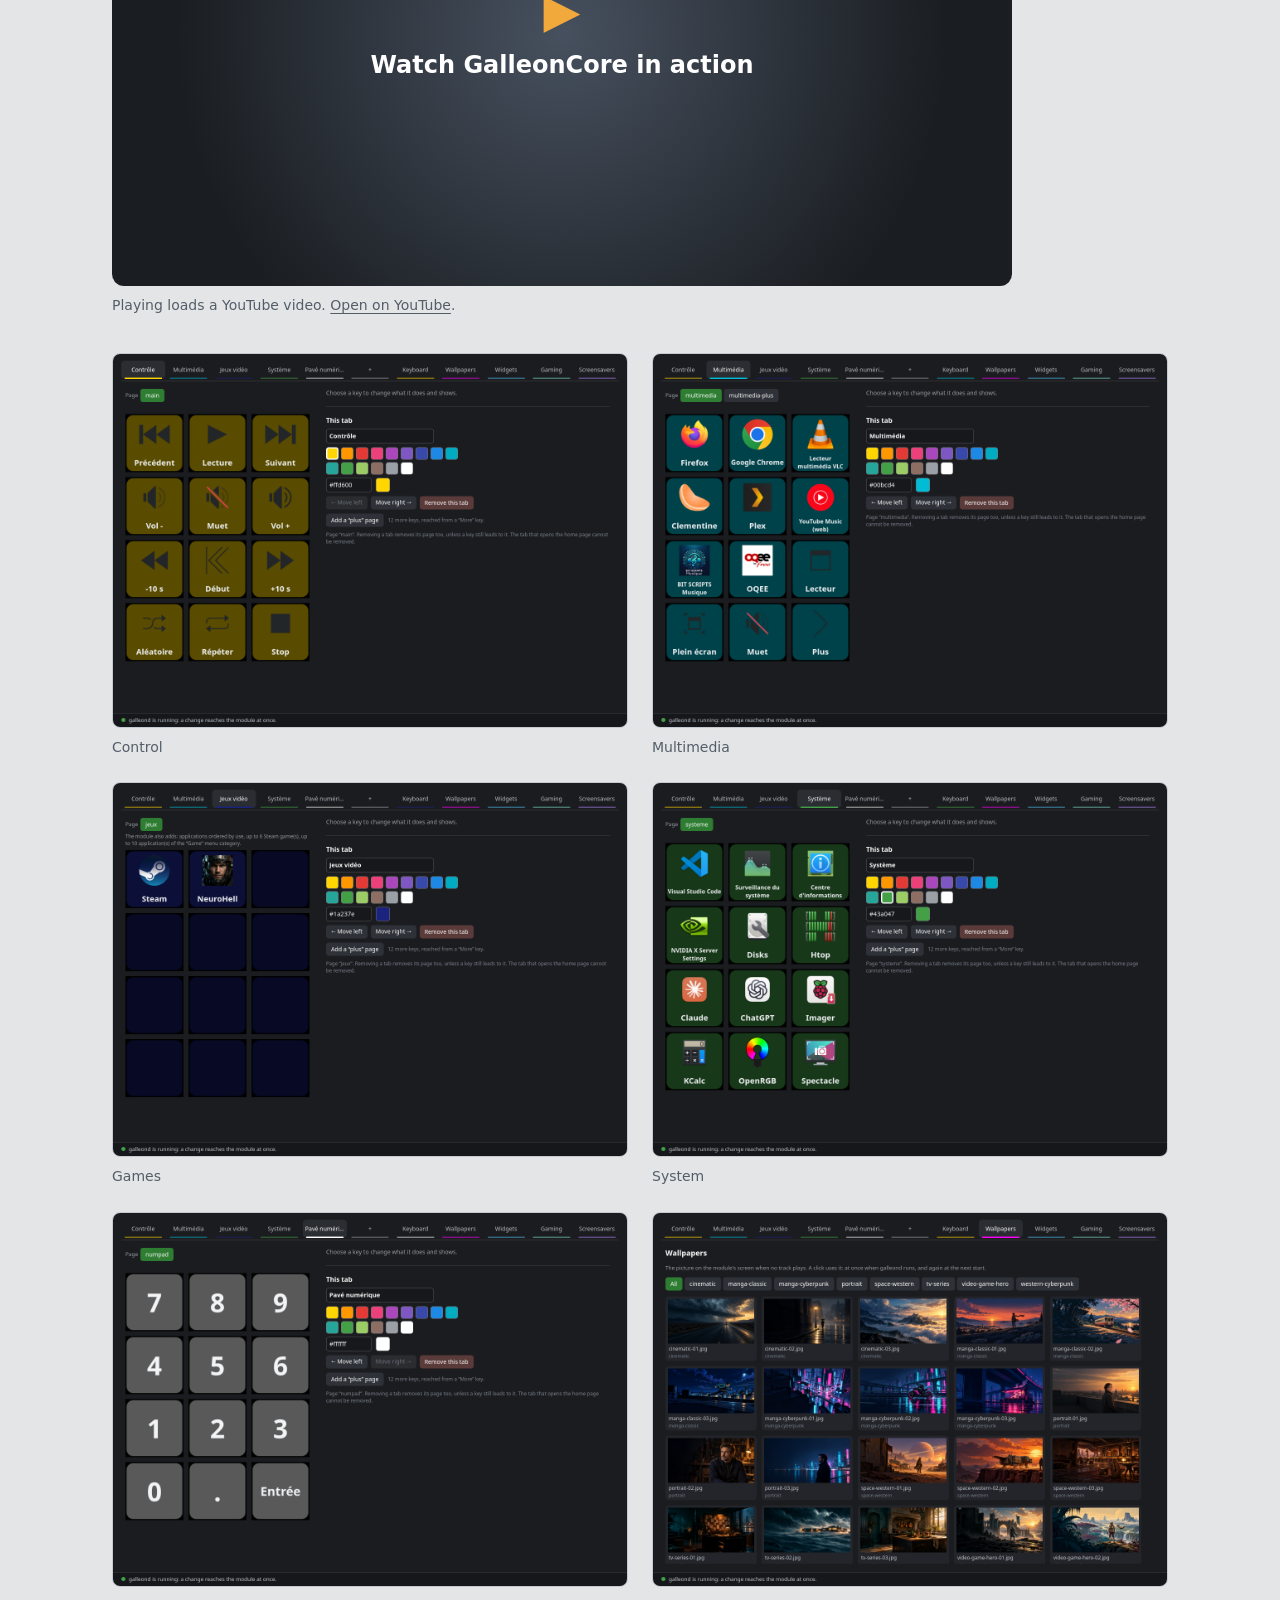
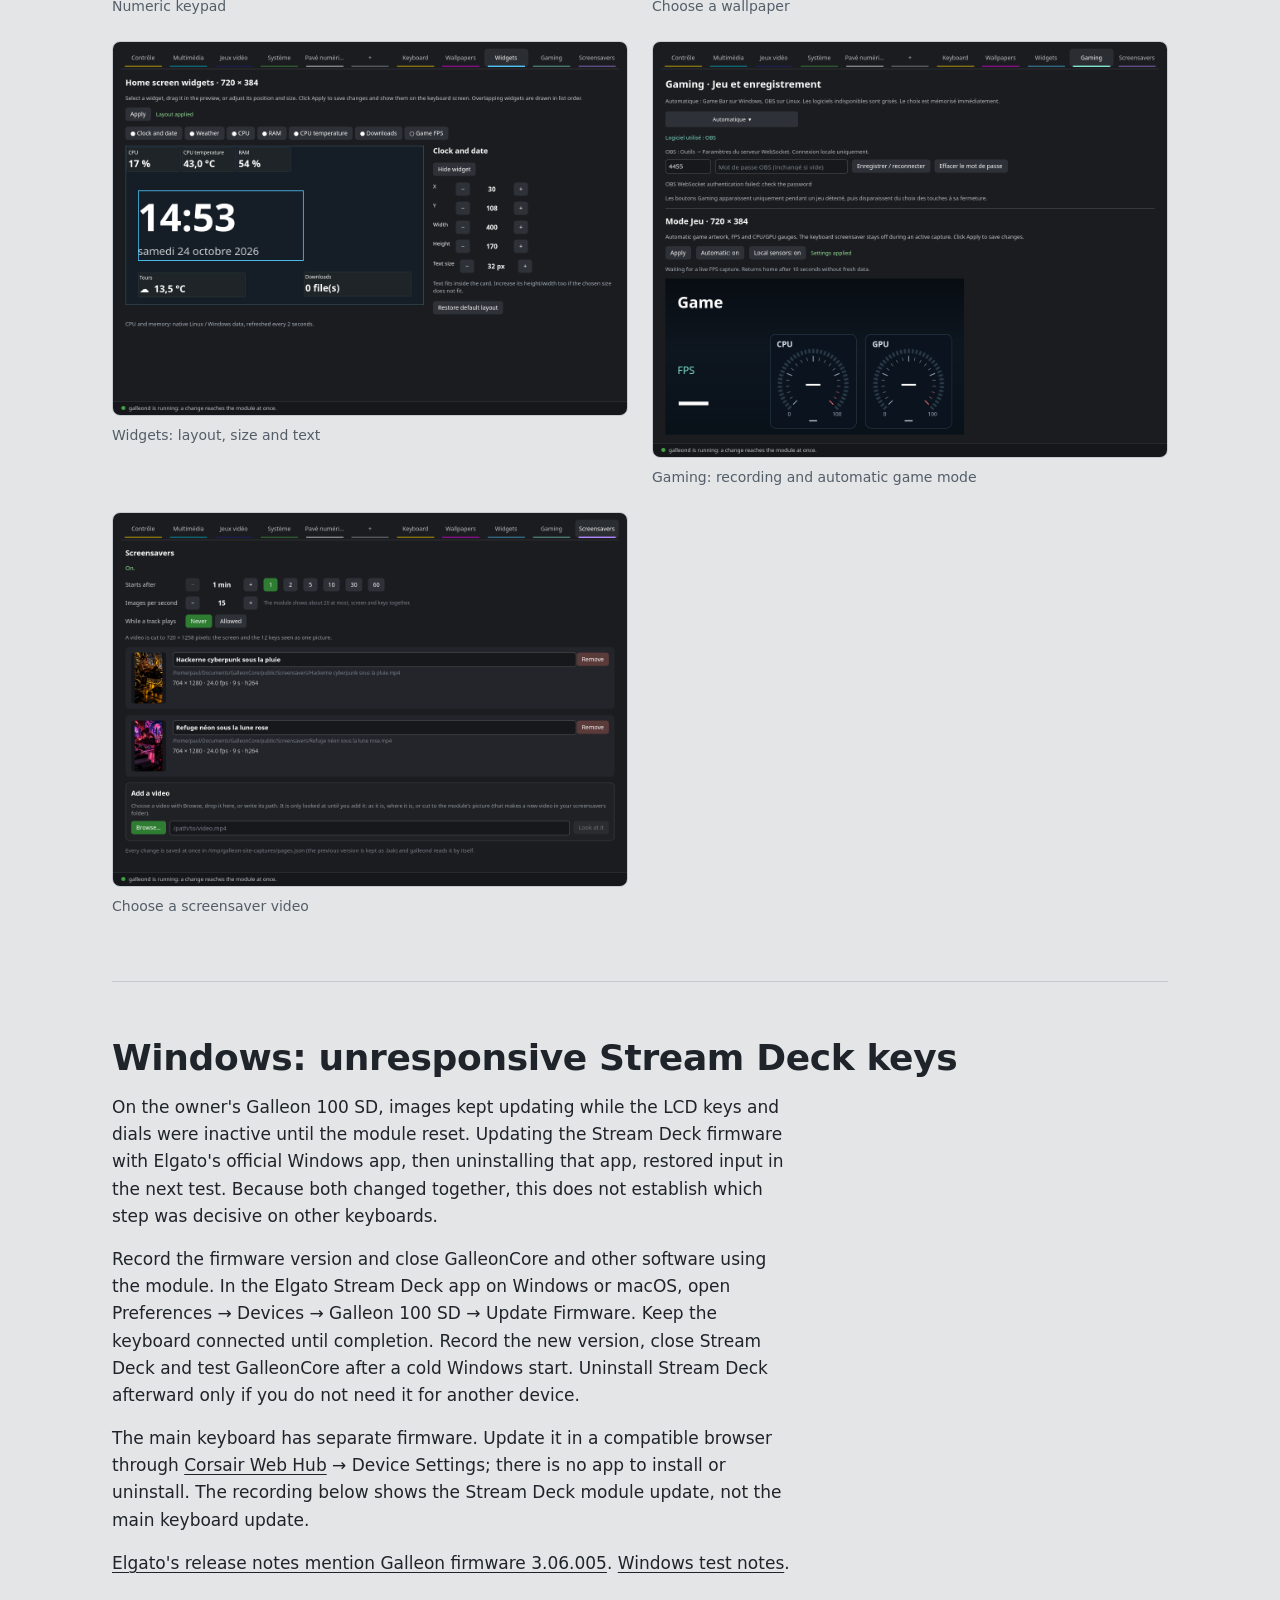
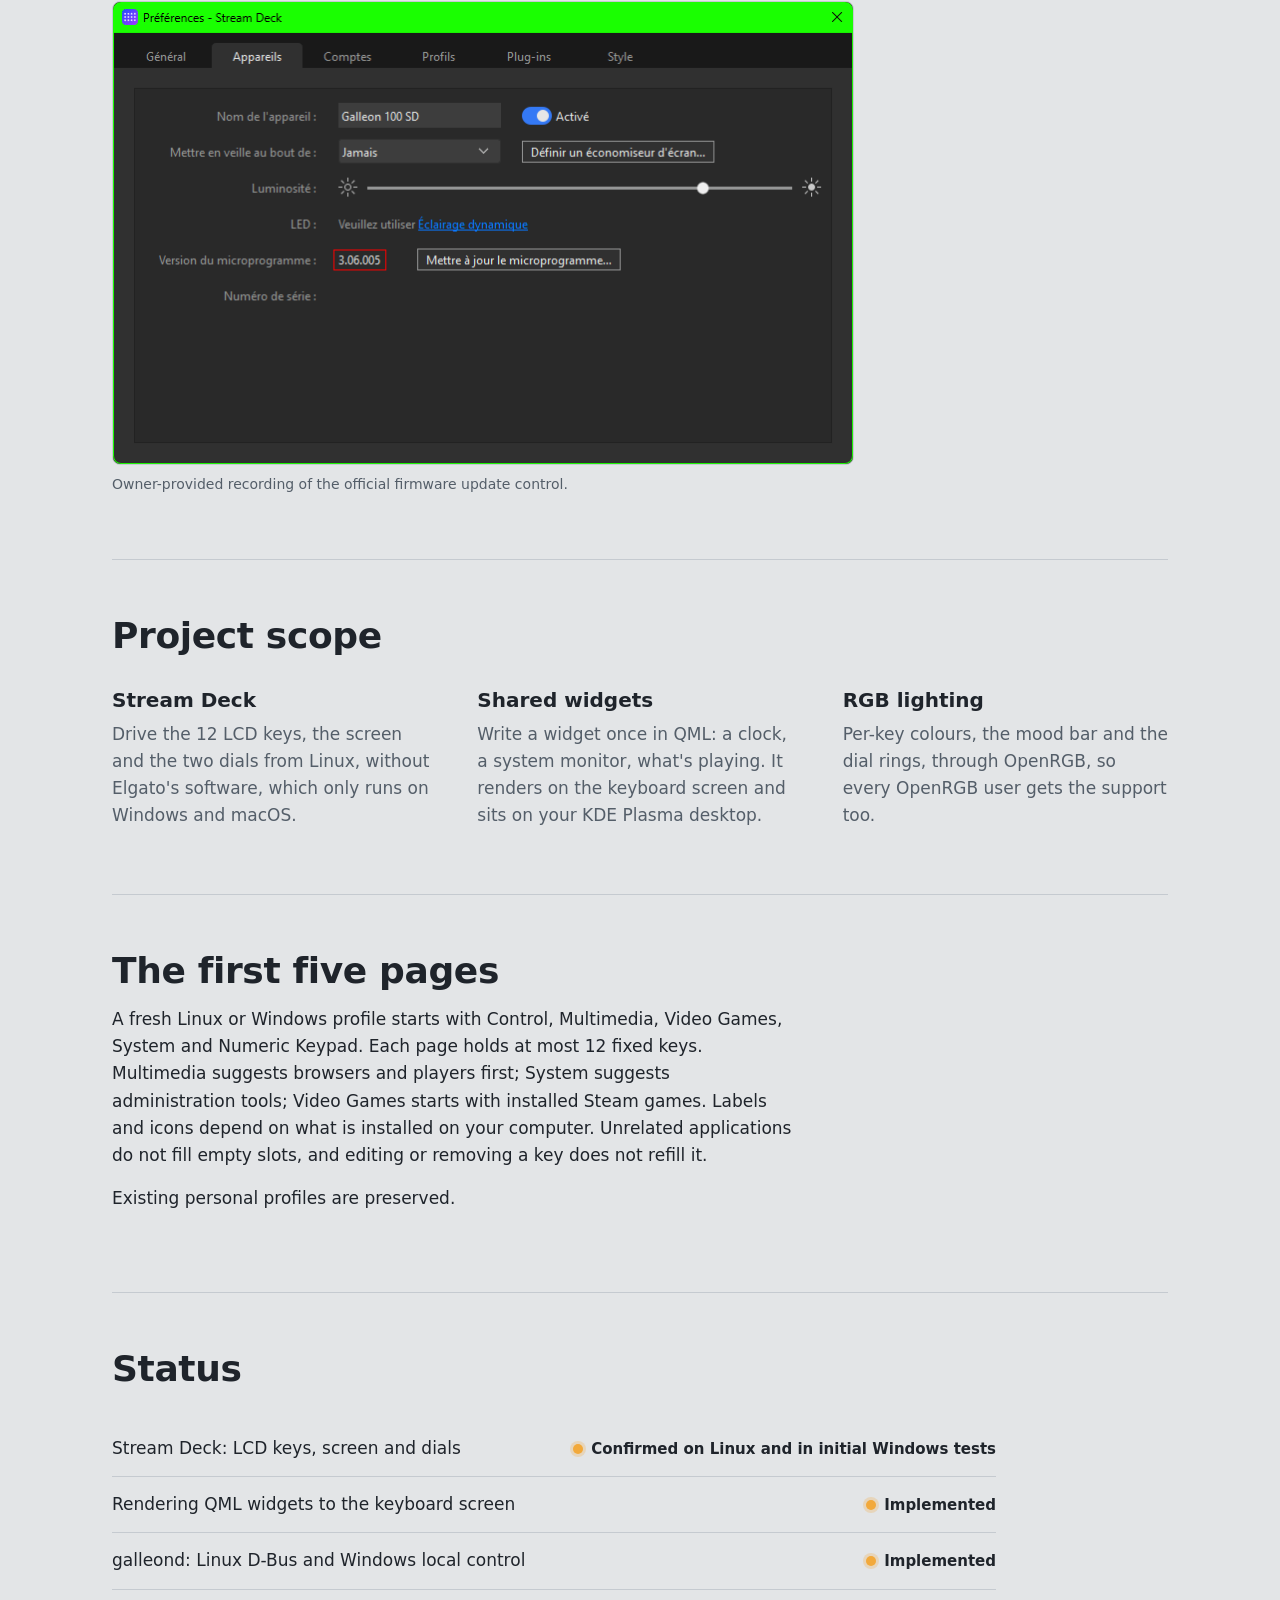
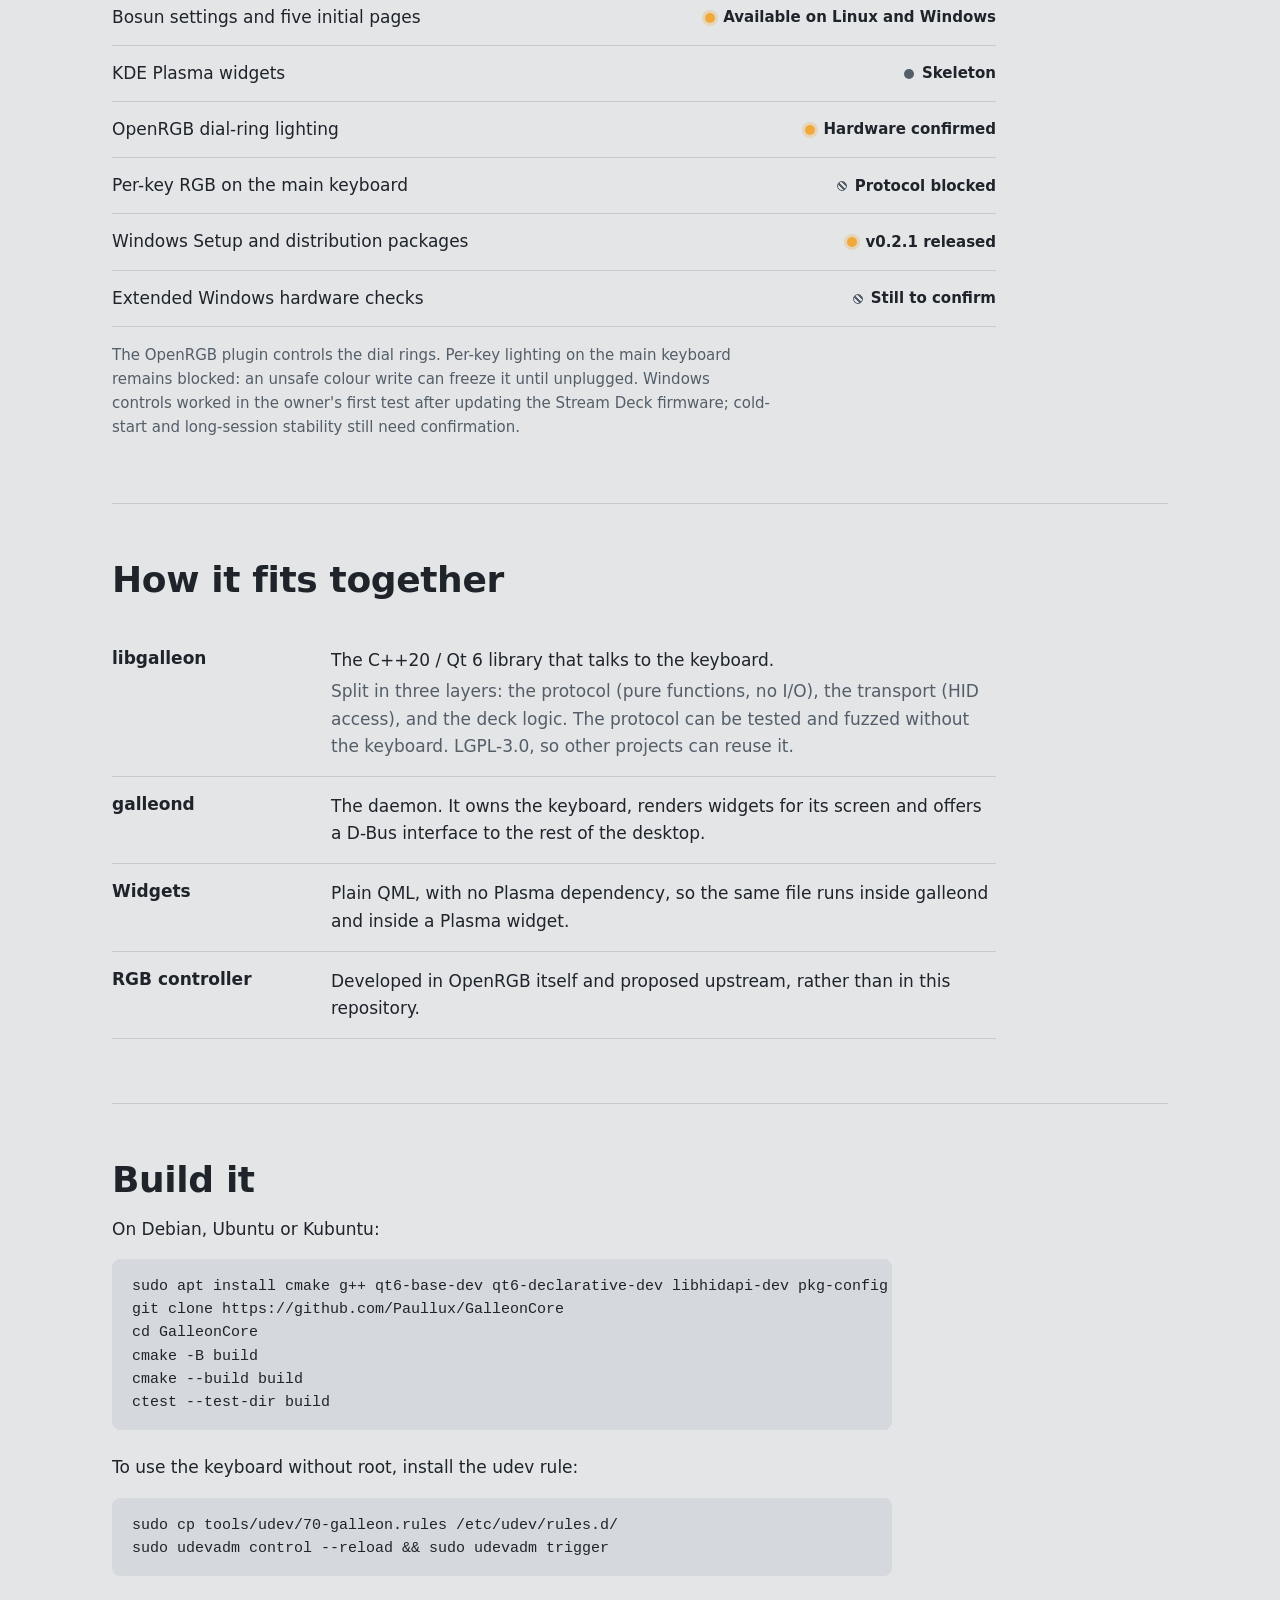
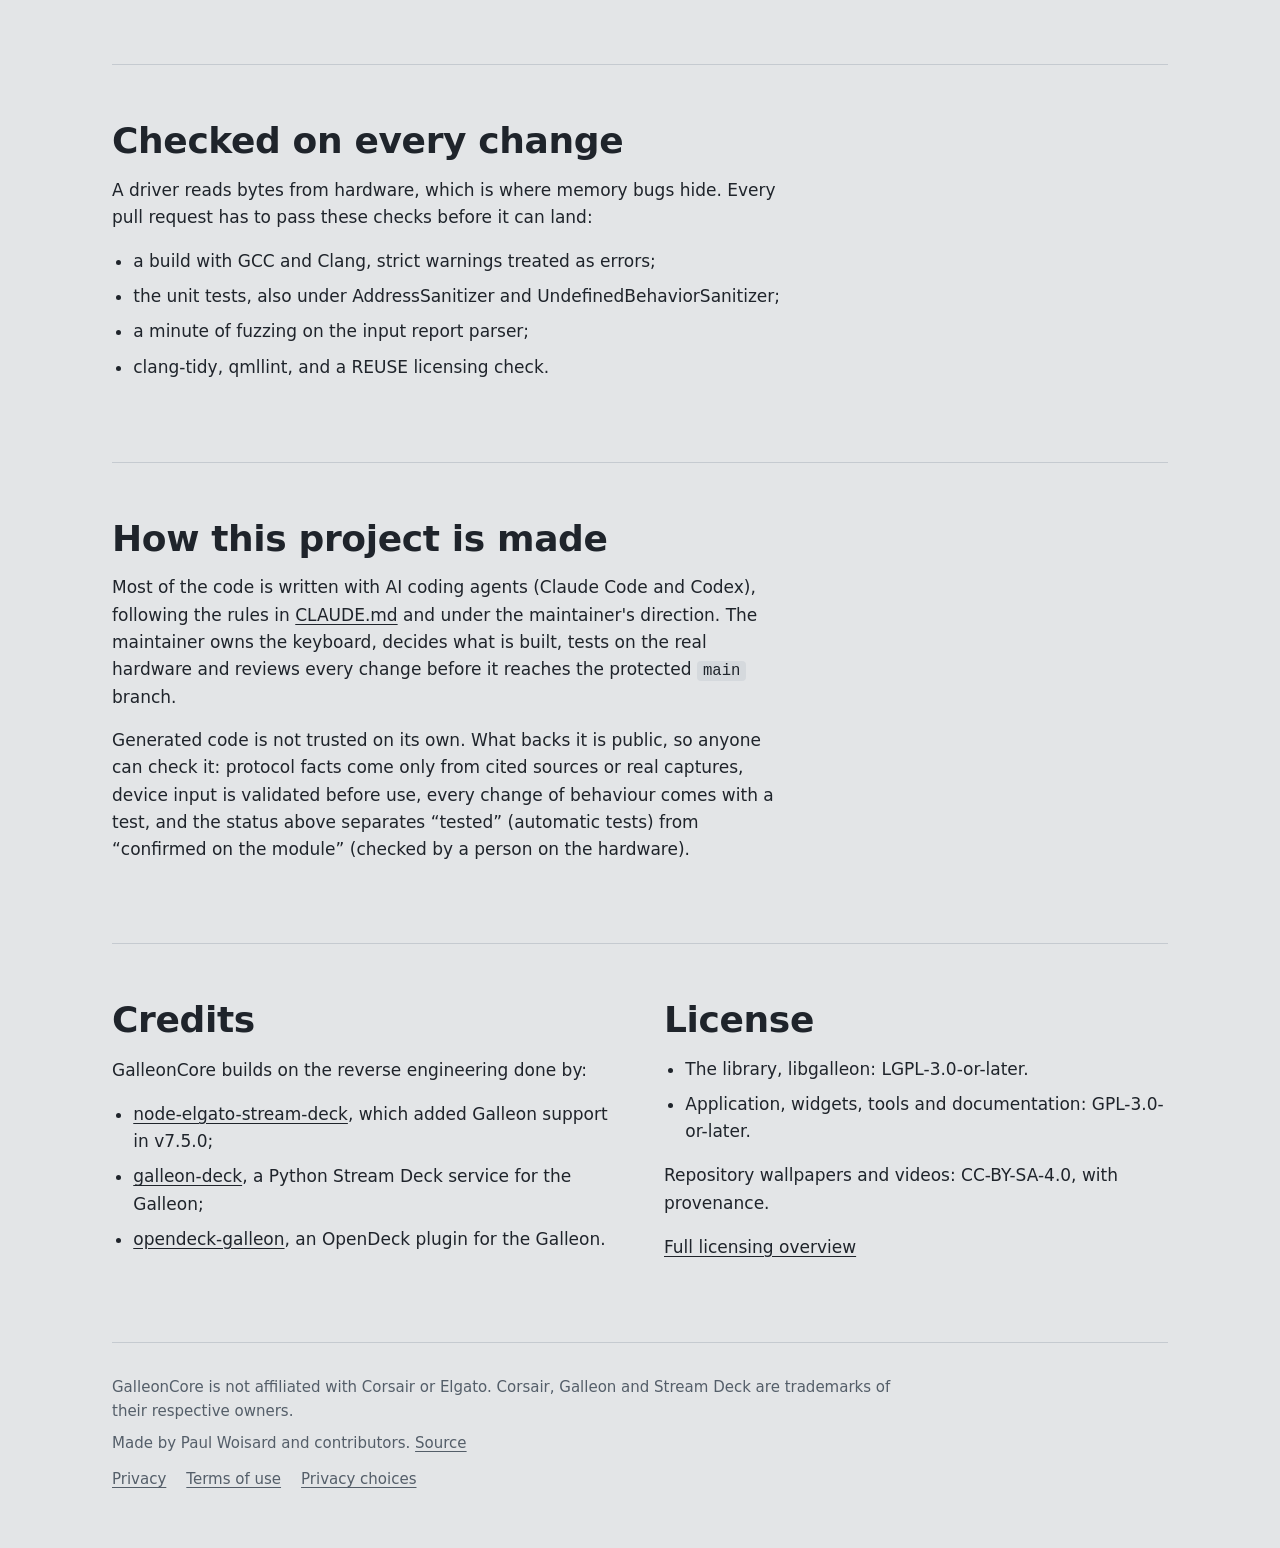
==== commit 806b6c4d: "docs: explain how the project is made (AI agents, human review, checks) Add a "How this project is m" ====
--- a/site/index.html
+++ b/site/index.html
@@ -657,6 +657,20 @@
     </ul>
   </section>
 
+  <section class="wrap" id="how-made">
+    <h2><span lang="en">How this project is made</span><span lang="fr">Comment ce projet est fait</span></h2>
+    <div class="prose">
+      <p>
+        <span lang="en">Most of the code is written with AI coding agents (Claude Code and Codex), following the rules in <a href="https://github.com/Paullux/GalleonCore/blob/main/CLAUDE.md">CLAUDE.md</a> and under the maintainer's direction. The maintainer owns the keyboard, decides what is built, tests on the real hardware and reviews every change before it reaches the protected <code>main</code> branch.</span>
+        <span lang="fr">L'essentiel du code est écrit avec des agents de programmation IA (Claude Code et Codex), selon les règles de <a href="https://github.com/Paullux/GalleonCore/blob/main/CLAUDE.md">CLAUDE.md</a> et sous la direction du mainteneur. Le mainteneur possède le clavier, décide de ce qui est construit, teste sur le matériel réel et relit chaque changement avant qu'il n'atteigne la branche protégée <code>main</code>.</span>
+      </p>
+      <p>
+        <span lang="en">Generated code is not trusted on its own. What backs it is public, so anyone can check it: protocol facts come only from cited sources or real captures, device input is validated before use, every change of behaviour comes with a test, and the status above separates “tested” (automatic tests) from “confirmed on the module” (checked by a person on the hardware).</span>
+        <span lang="fr">Le code généré n'est pas cru sur parole. Ce qui le soutient est public, donc vérifiable par tous : les faits de protocole viennent uniquement de sources citées ou de captures réelles, les données du module sont validées avant usage, chaque changement de comportement s'accompagne d'un test, et l'avancement ci-dessus distingue « testé » (tests automatiques) de « confirmé sur le module » (vérifié par une personne sur le matériel).</span>
+      </p>
+    </div>
+  </section>
+
   <section class="wrap" id="credits">
     <div class="two-col">
       <div>
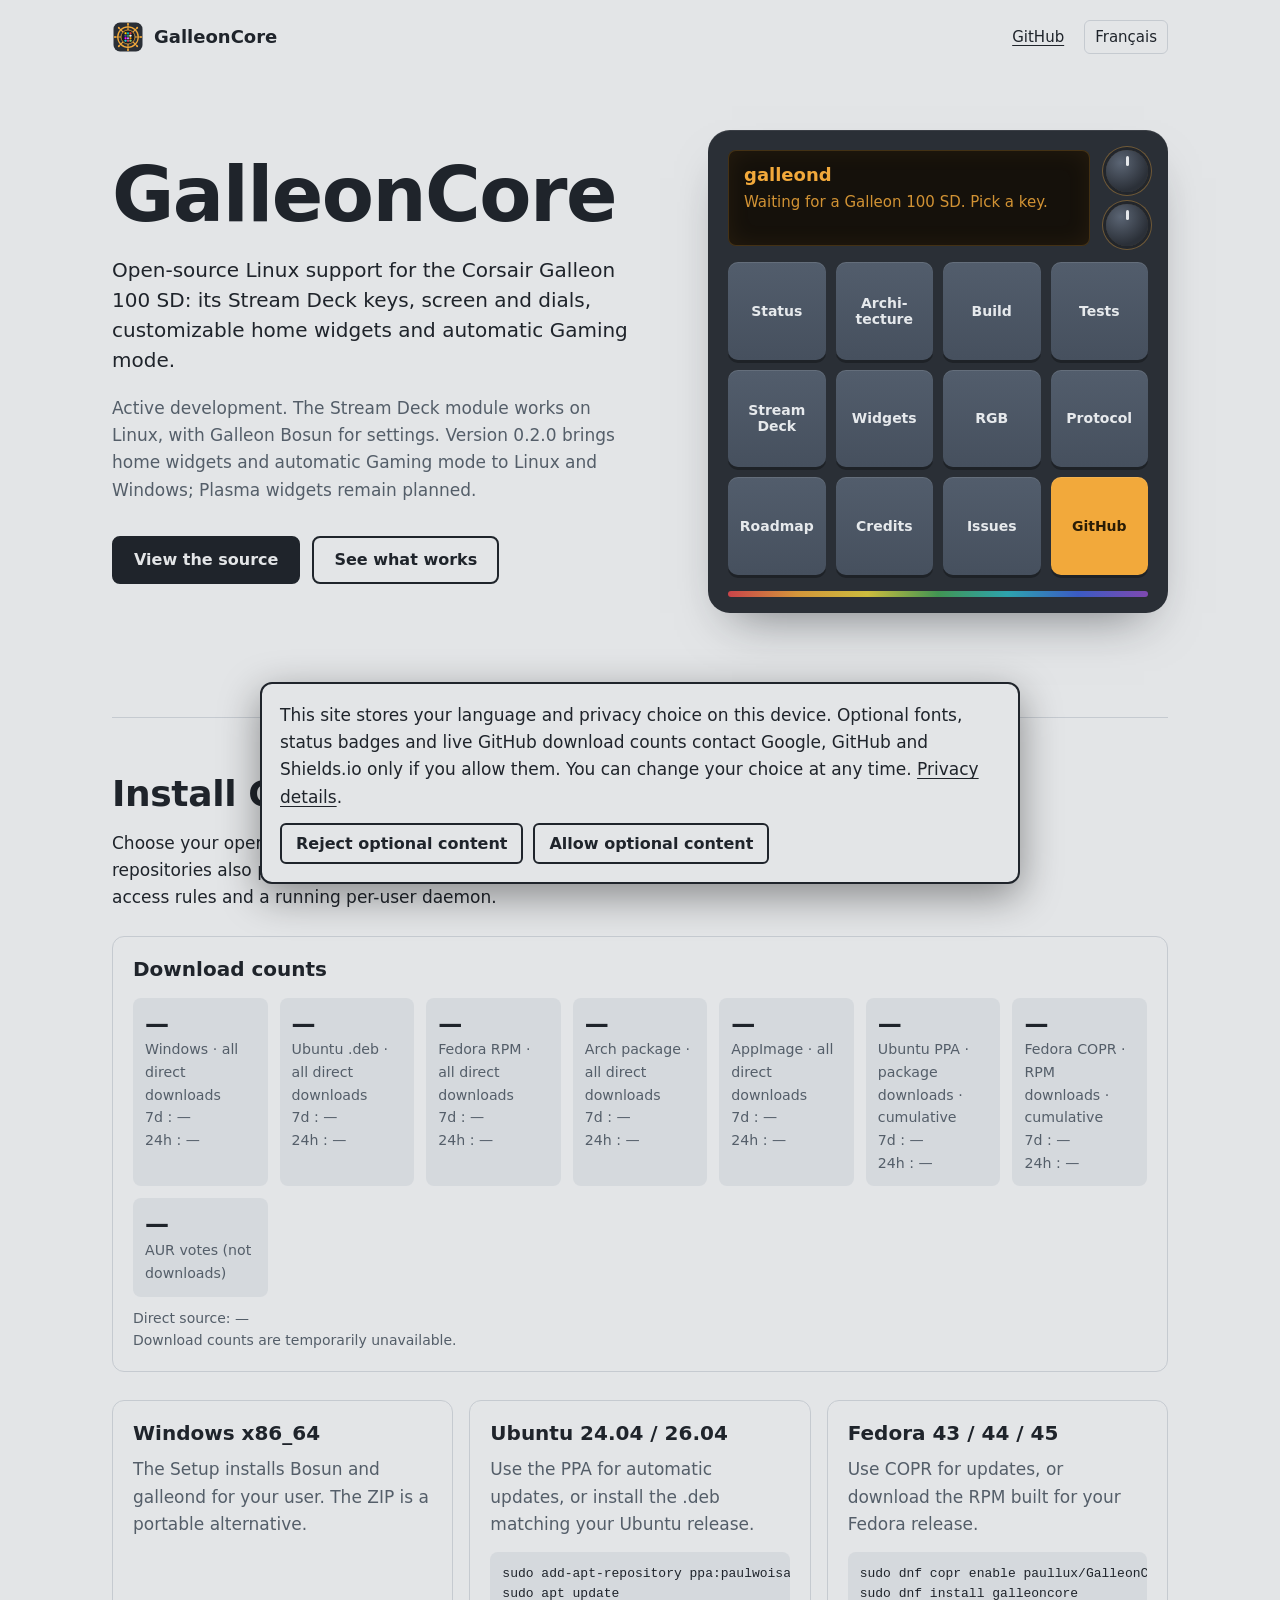
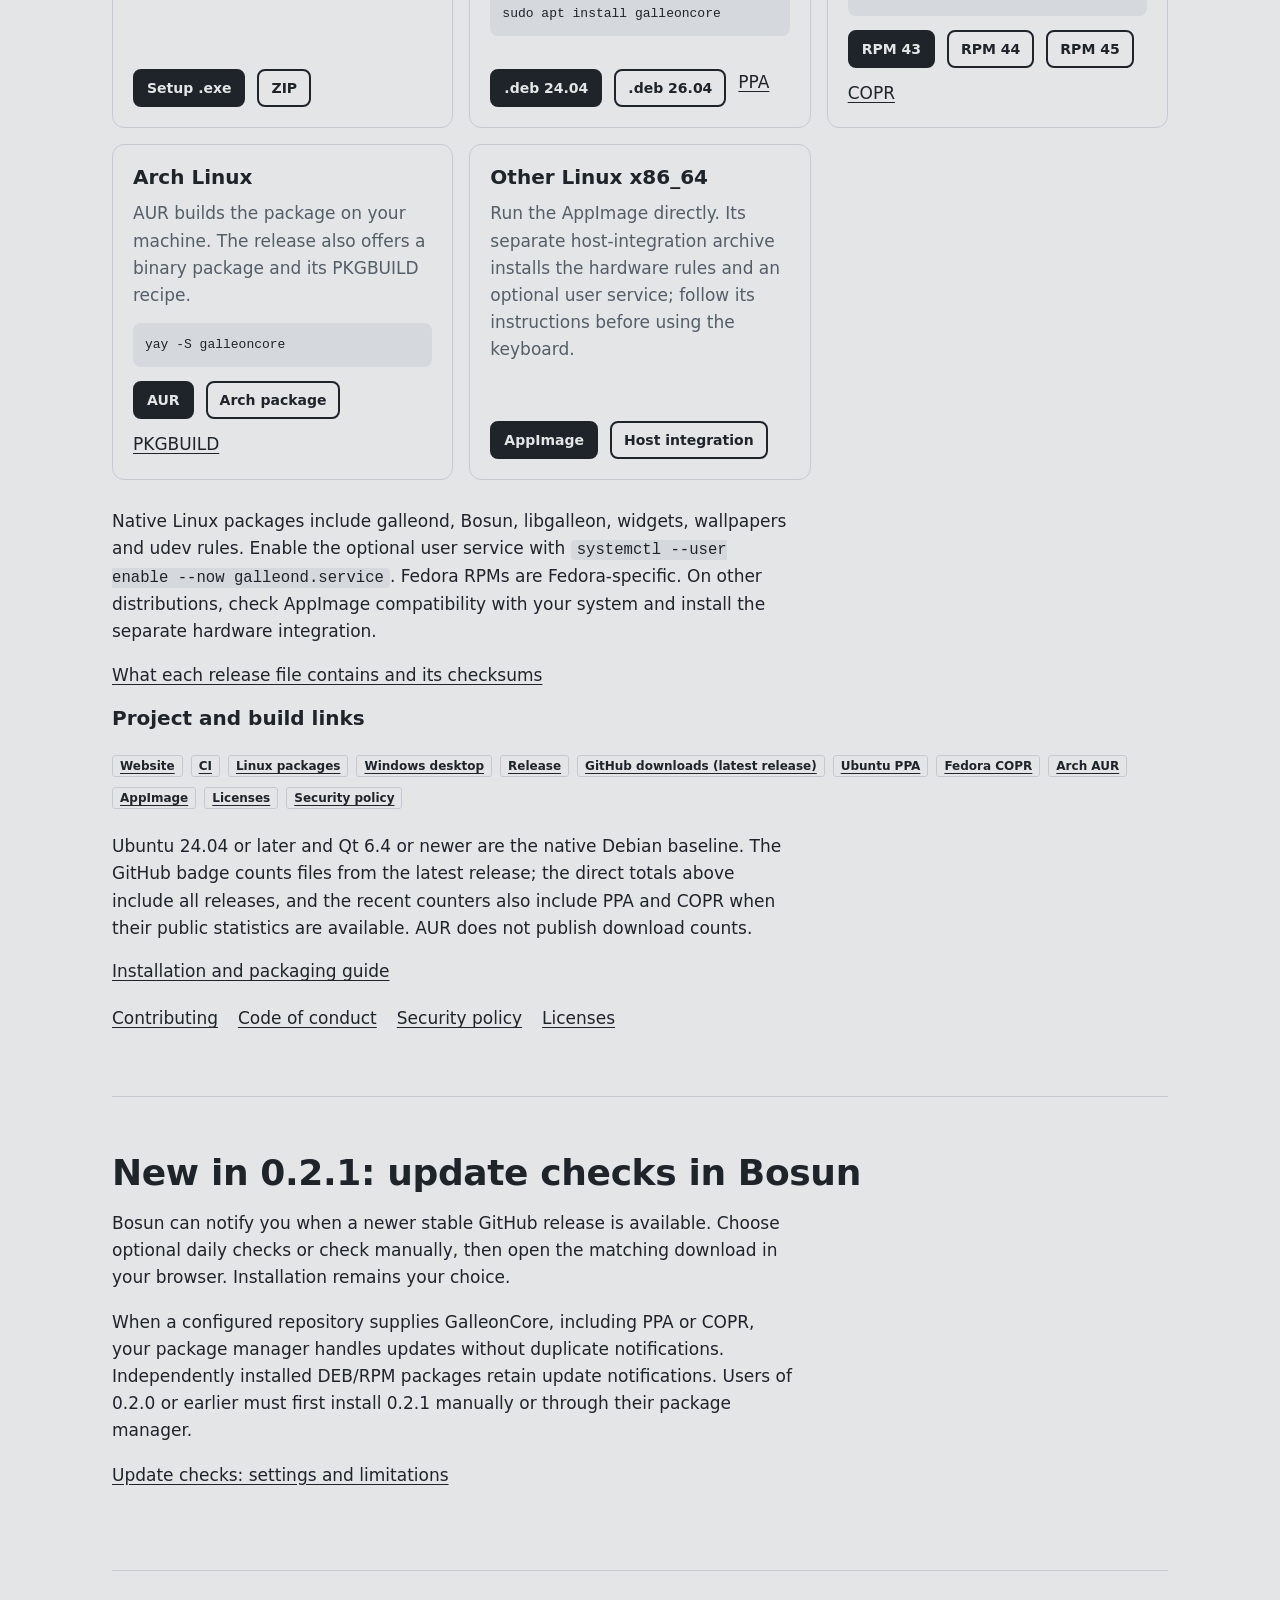
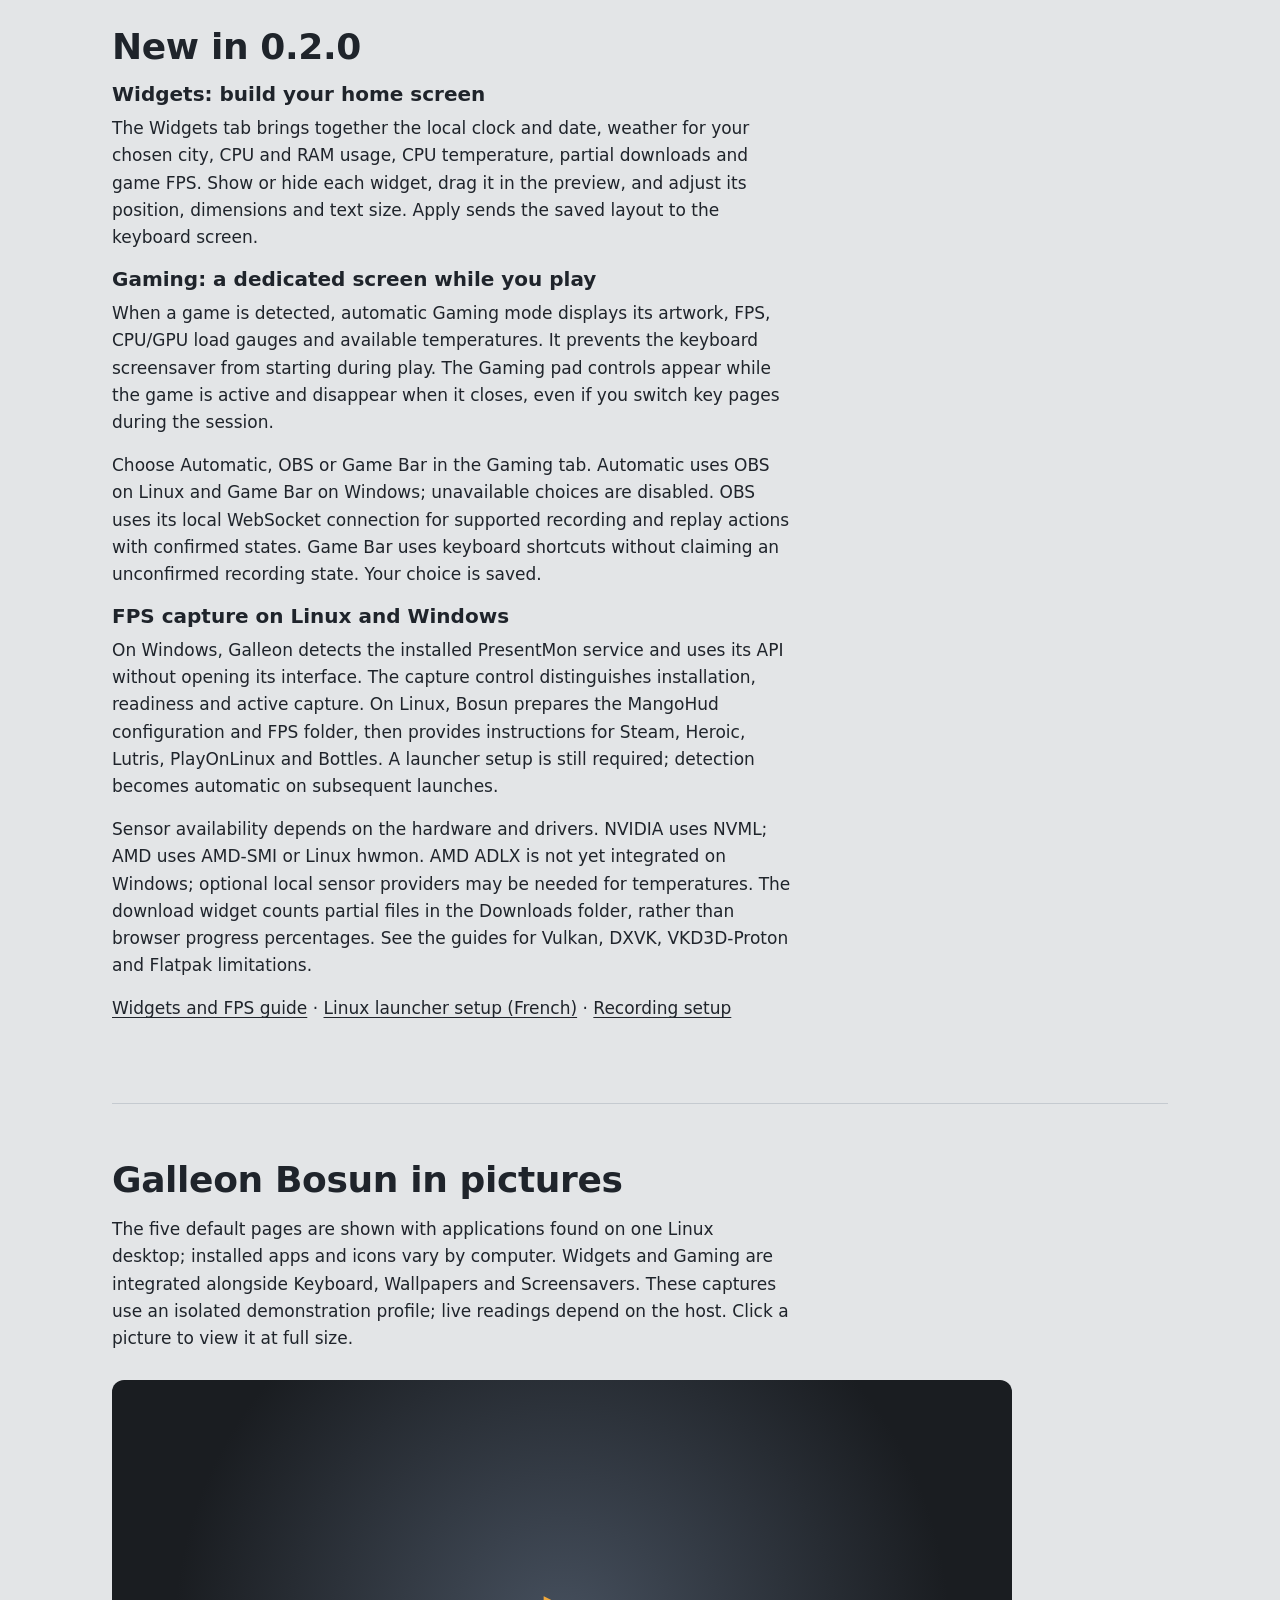
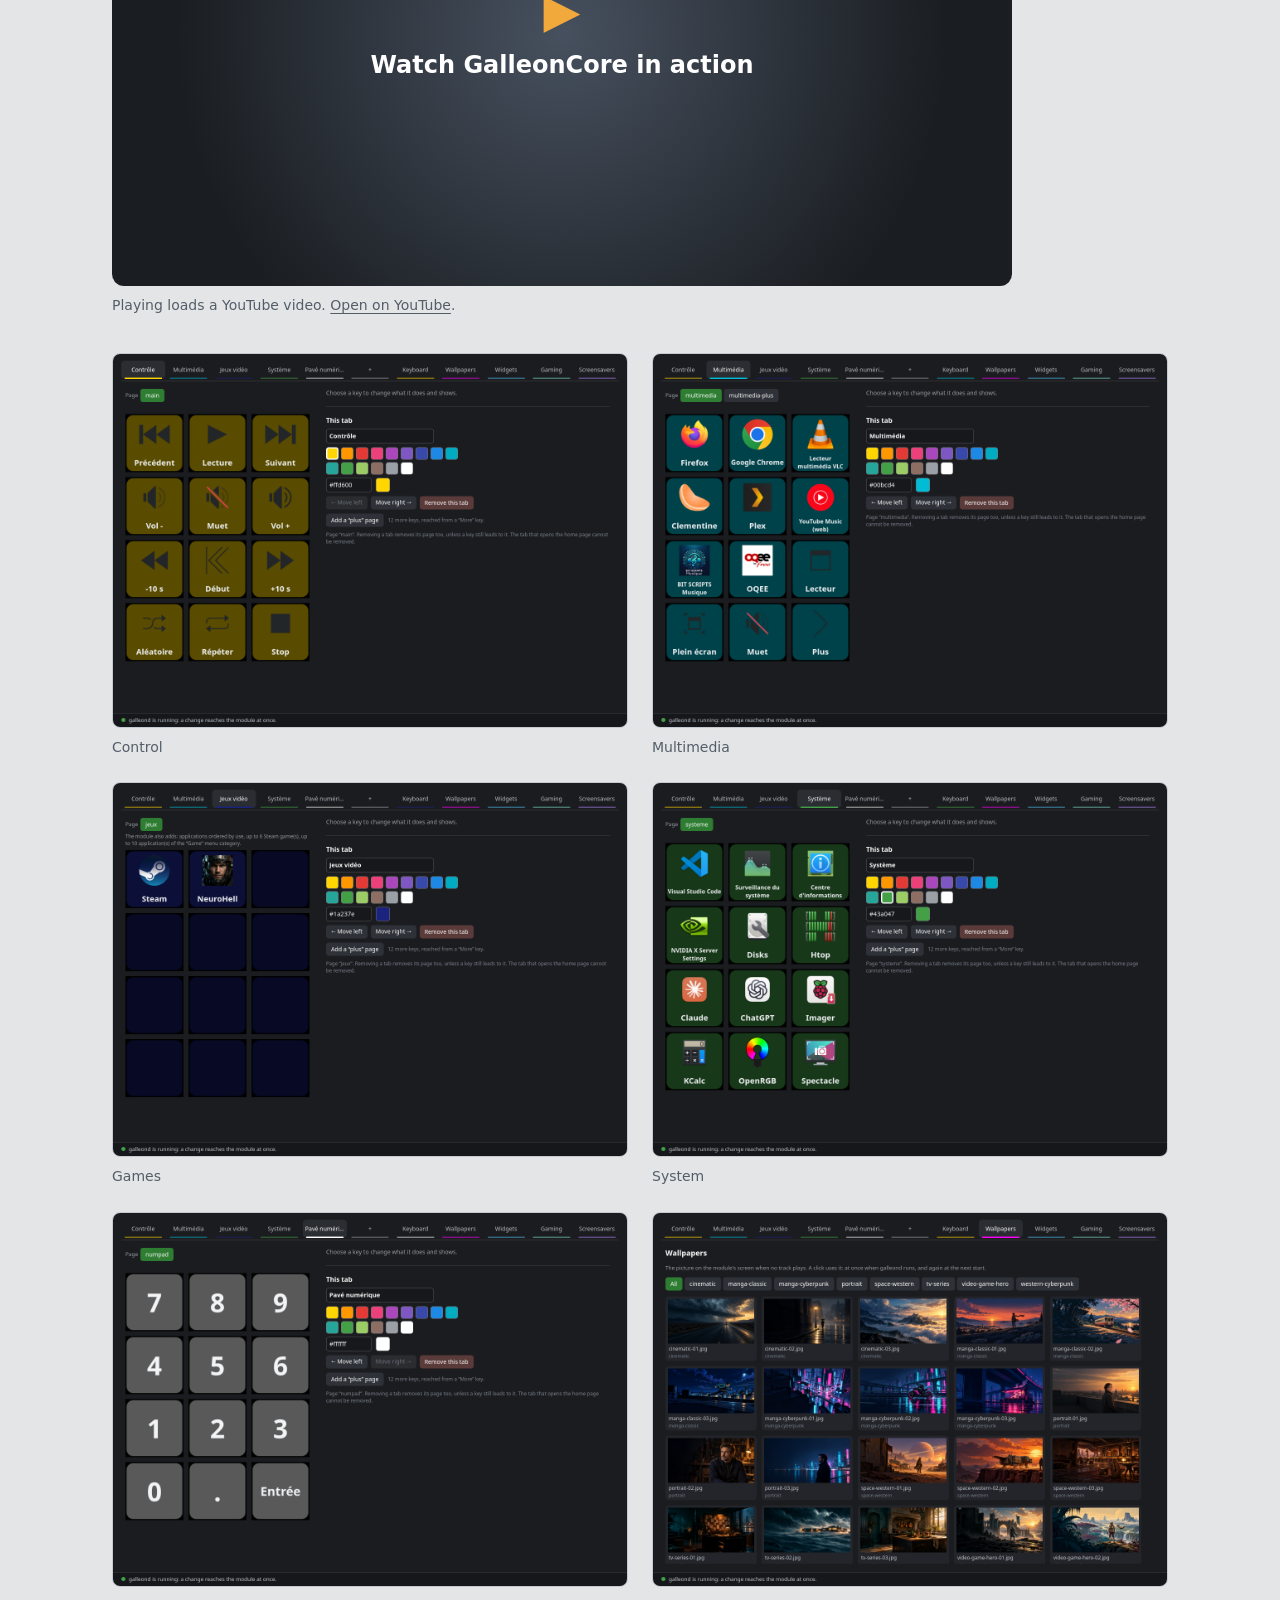
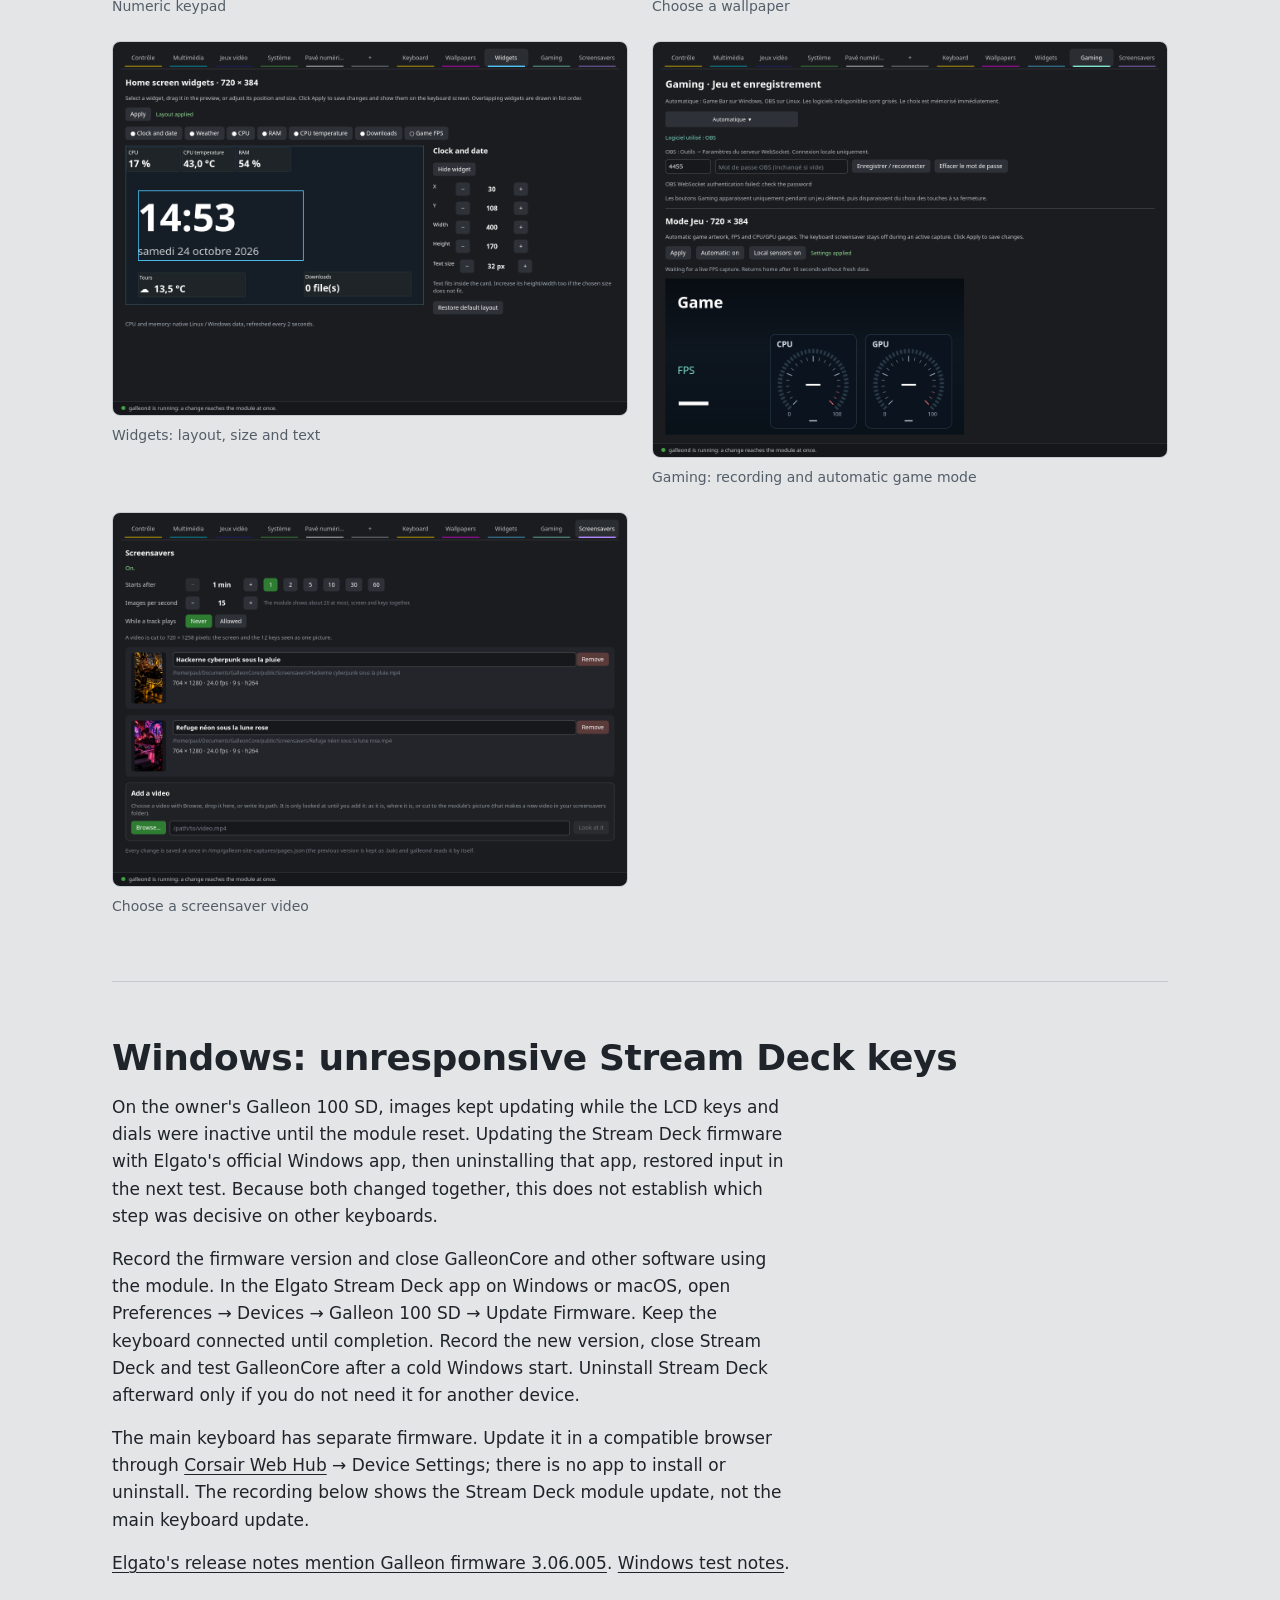
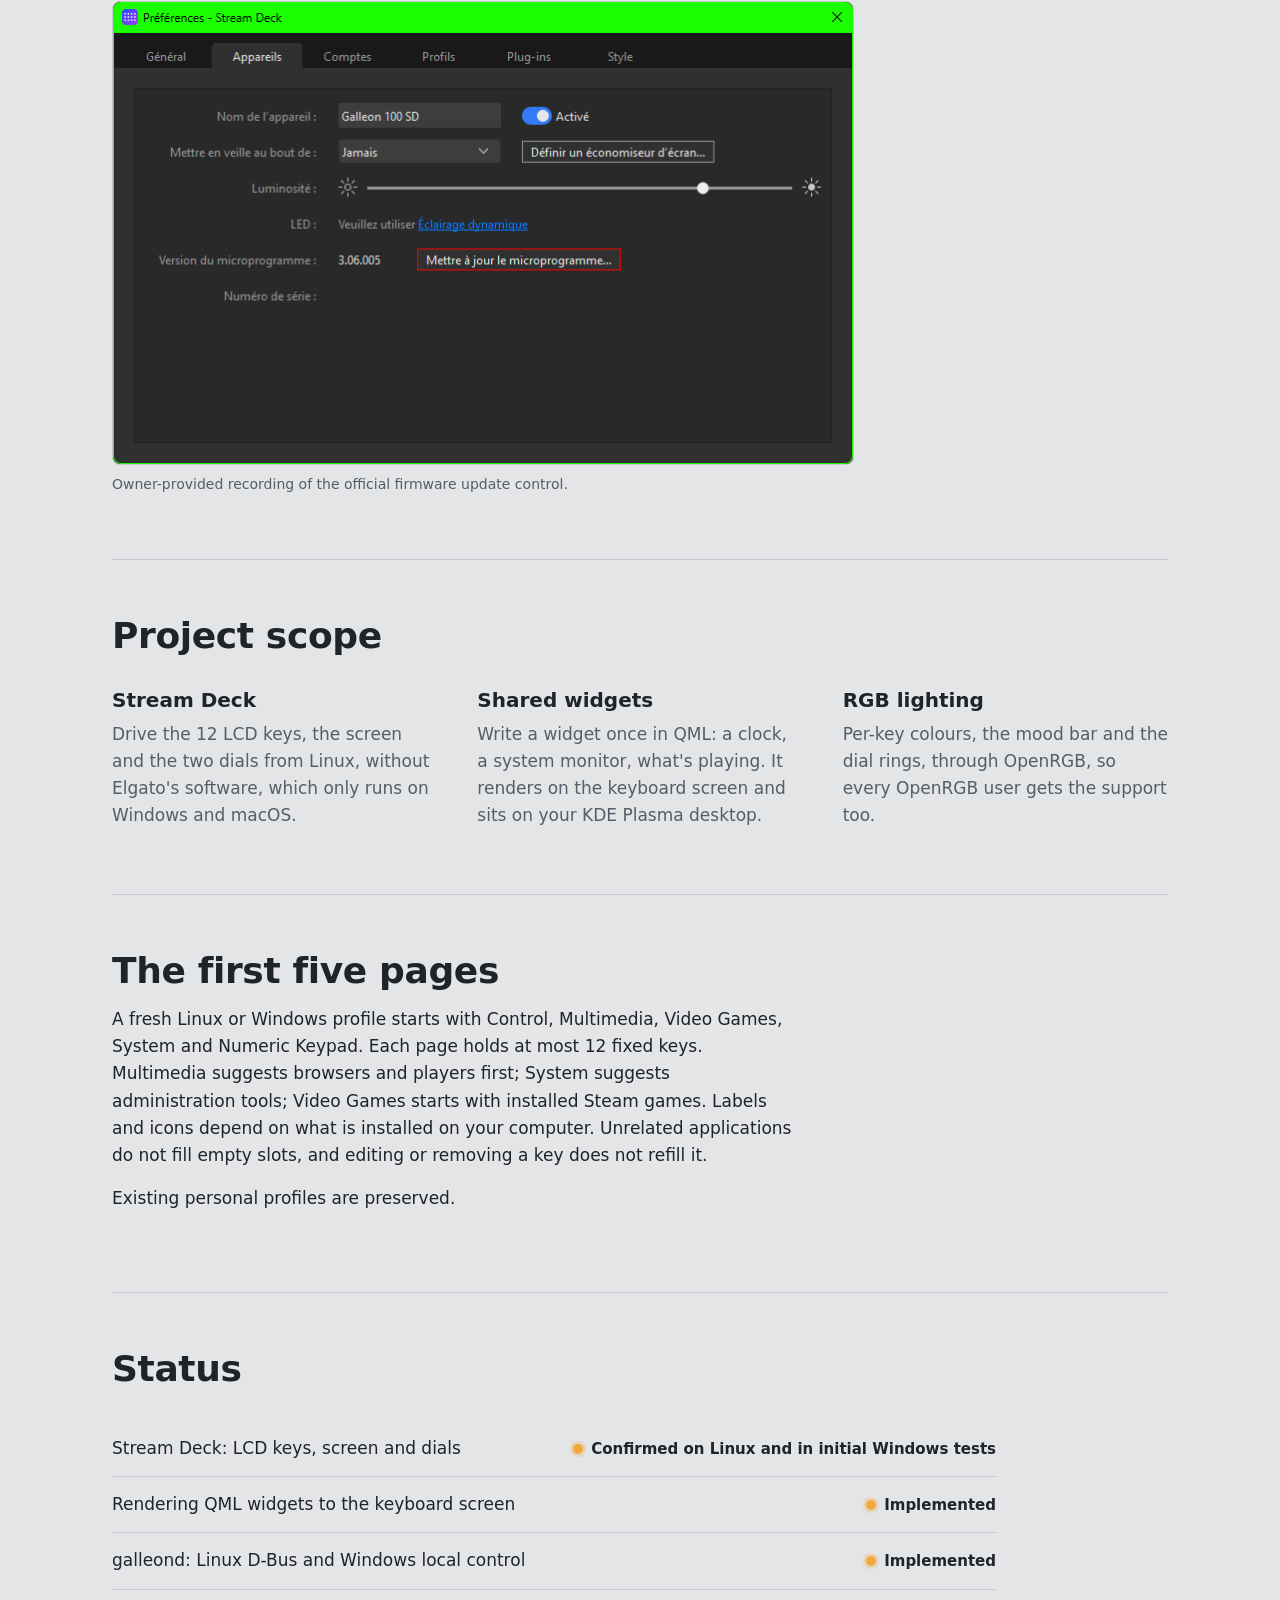
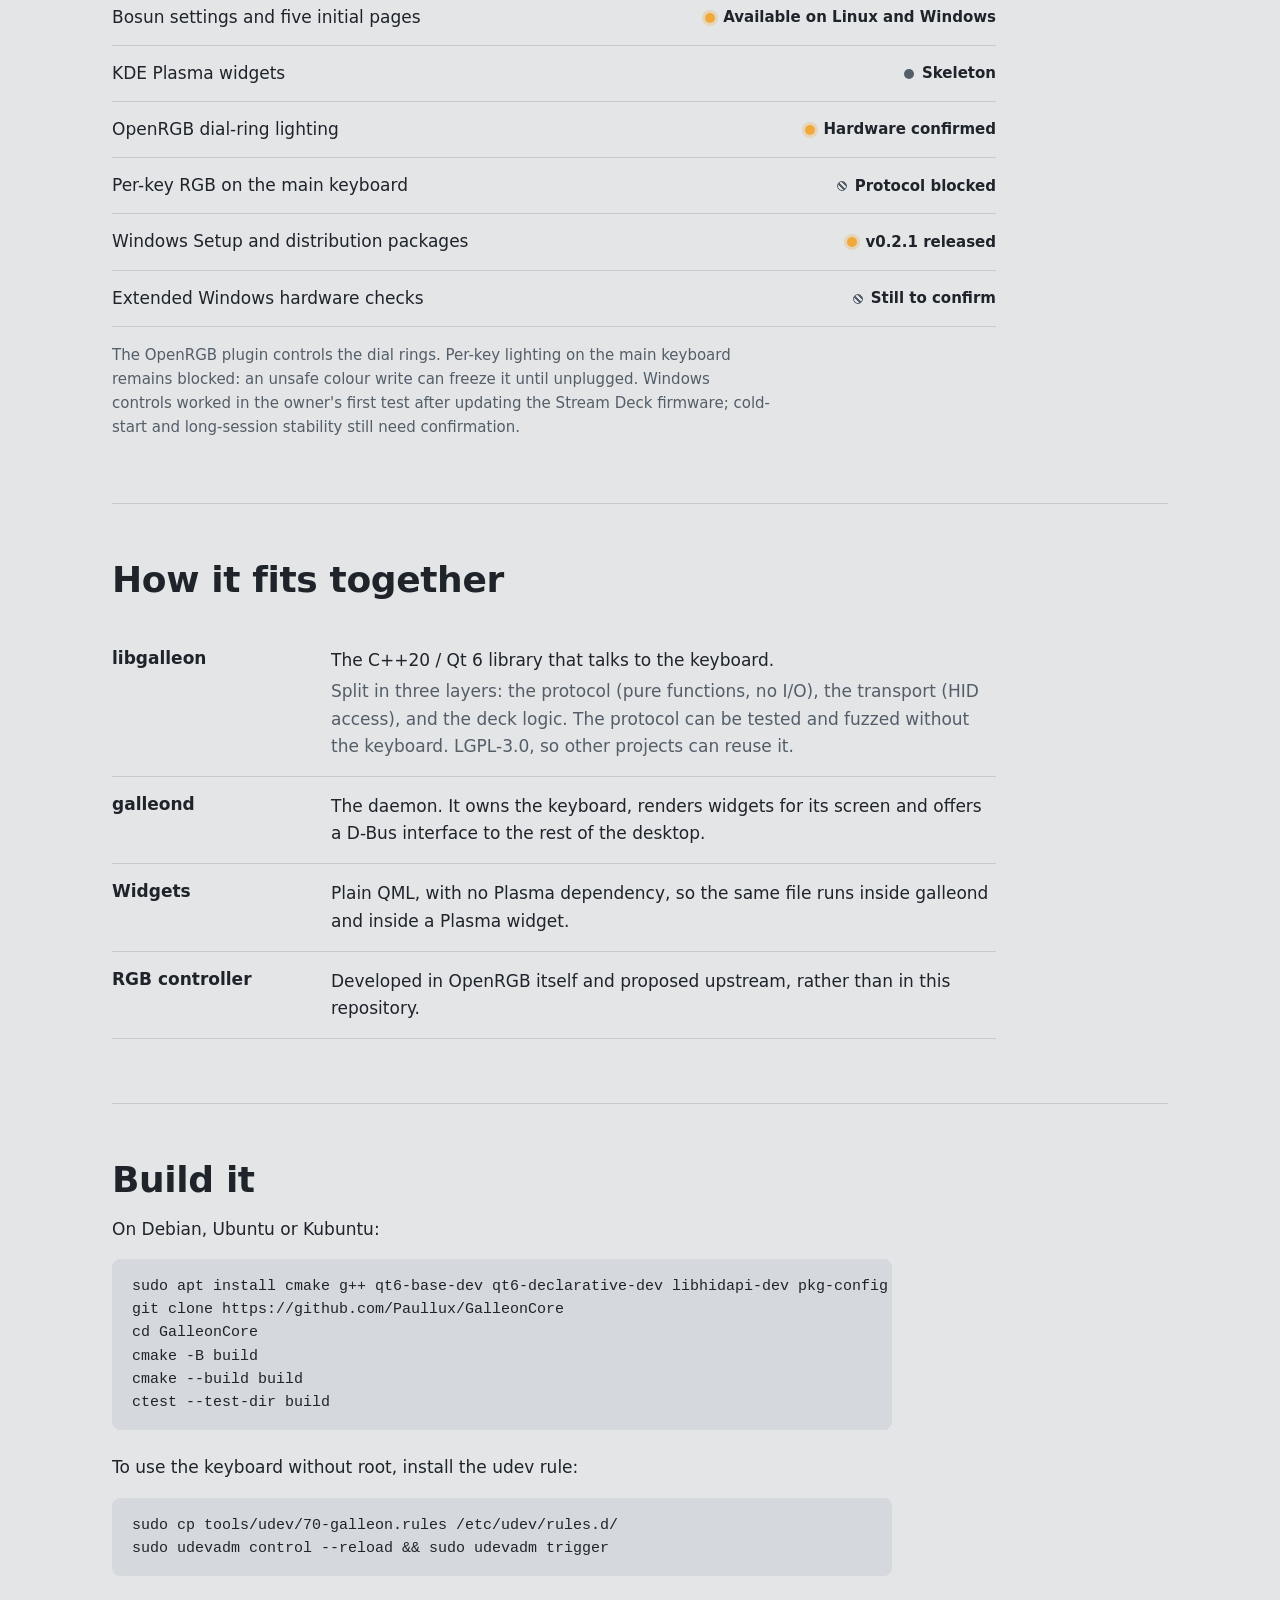
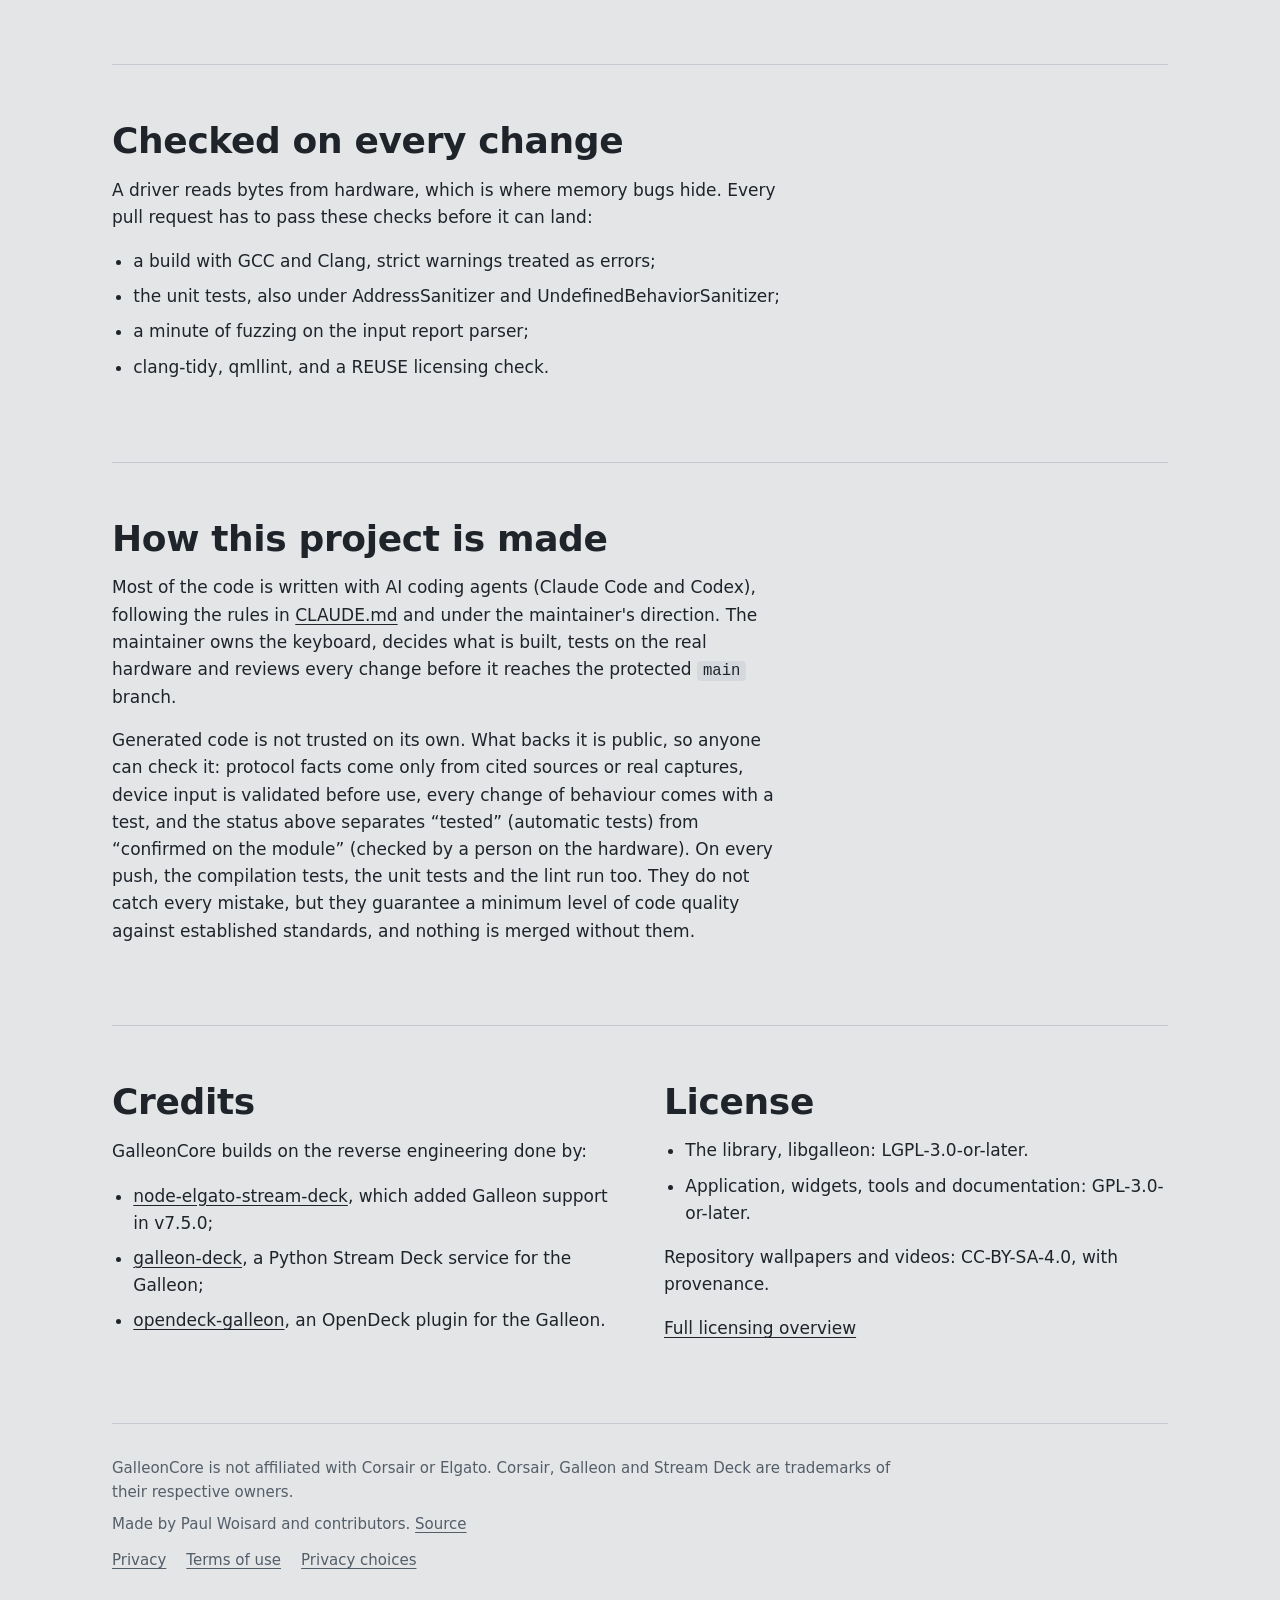
==== commit bca07af0: "docs: mention per-push compilation, unit tests and lint Co-Authored-By: Claude Sonnet 5.5 <noreply@a" ====
--- a/site/index.html
+++ b/site/index.html
@@ -665,8 +665,8 @@
         <span lang="fr">L'essentiel du code est écrit avec des agents de programmation IA (Claude Code et Codex), selon les règles de <a href="https://github.com/Paullux/GalleonCore/blob/main/CLAUDE.md">CLAUDE.md</a> et sous la direction du mainteneur. Le mainteneur possède le clavier, décide de ce qui est construit, teste sur le matériel réel et relit chaque changement avant qu'il n'atteigne la branche protégée <code>main</code>.</span>
       </p>
       <p>
-        <span lang="en">Generated code is not trusted on its own. What backs it is public, so anyone can check it: protocol facts come only from cited sources or real captures, device input is validated before use, every change of behaviour comes with a test, and the status above separates “tested” (automatic tests) from “confirmed on the module” (checked by a person on the hardware).</span>
-        <span lang="fr">Le code généré n'est pas cru sur parole. Ce qui le soutient est public, donc vérifiable par tous : les faits de protocole viennent uniquement de sources citées ou de captures réelles, les données du module sont validées avant usage, chaque changement de comportement s'accompagne d'un test, et l'avancement ci-dessus distingue « testé » (tests automatiques) de « confirmé sur le module » (vérifié par une personne sur le matériel).</span>
+        <span lang="en">Generated code is not trusted on its own. What backs it is public, so anyone can check it: protocol facts come only from cited sources or real captures, device input is validated before use, every change of behaviour comes with a test, and the status above separates “tested” (automatic tests) from “confirmed on the module” (checked by a person on the hardware). On every push, the compilation tests, the unit tests and the lint run too. They do not catch every mistake, but they guarantee a minimum level of code quality against established standards, and nothing is merged without them.</span>
+        <span lang="fr">Le code généré n'est pas cru sur parole. Ce qui le soutient est public, donc vérifiable par tous : les faits de protocole viennent uniquement de sources citées ou de captures réelles, les données du module sont validées avant usage, chaque changement de comportement s'accompagne d'un test, et l'avancement ci-dessus distingue « testé » (tests automatiques) de « confirmé sur le module » (vérifié par une personne sur le matériel). À chaque push, les tests de compilation, les tests unitaires et le lint s'exécutent aussi. Ils n'évitent pas toutes les erreurs, mais garantissent un niveau de qualité minimal du code selon les standards établis, et rien n'est fusionné sans eux.</span>
       </p>
     </div>
   </section>
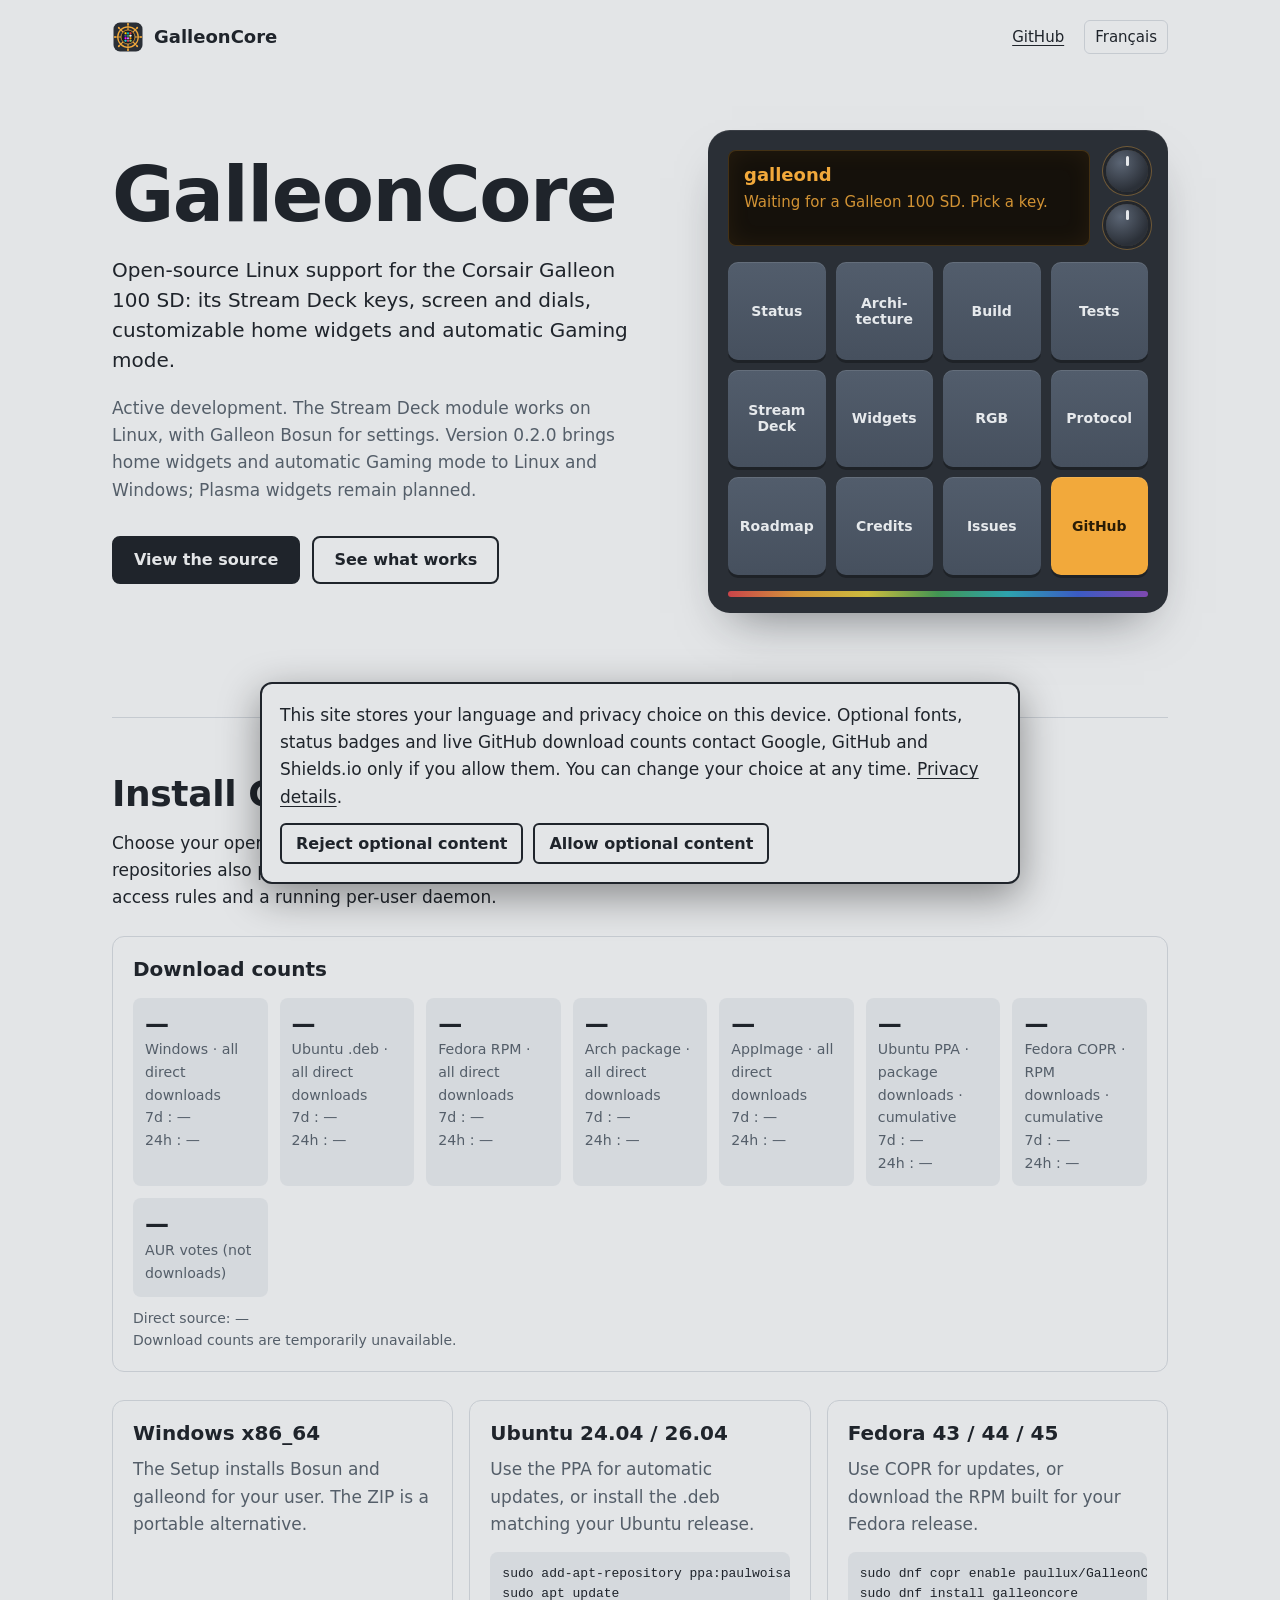
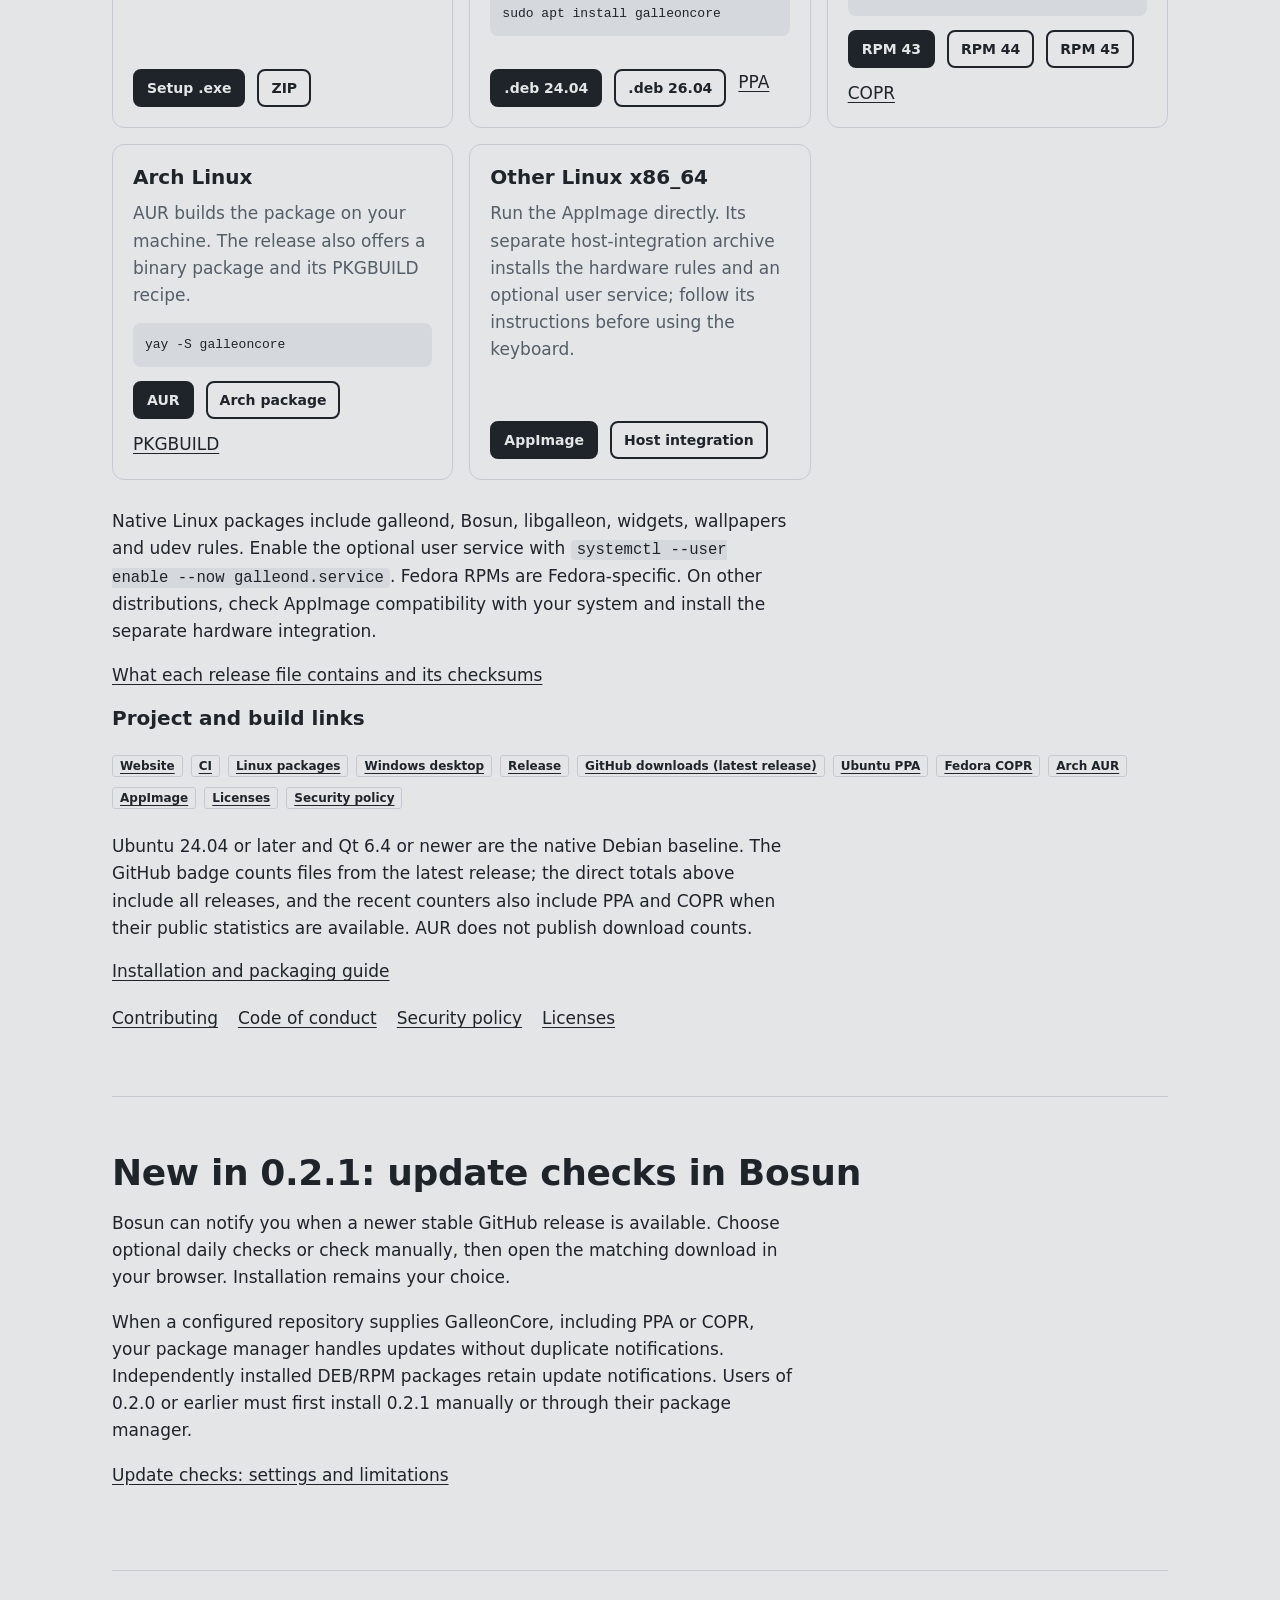
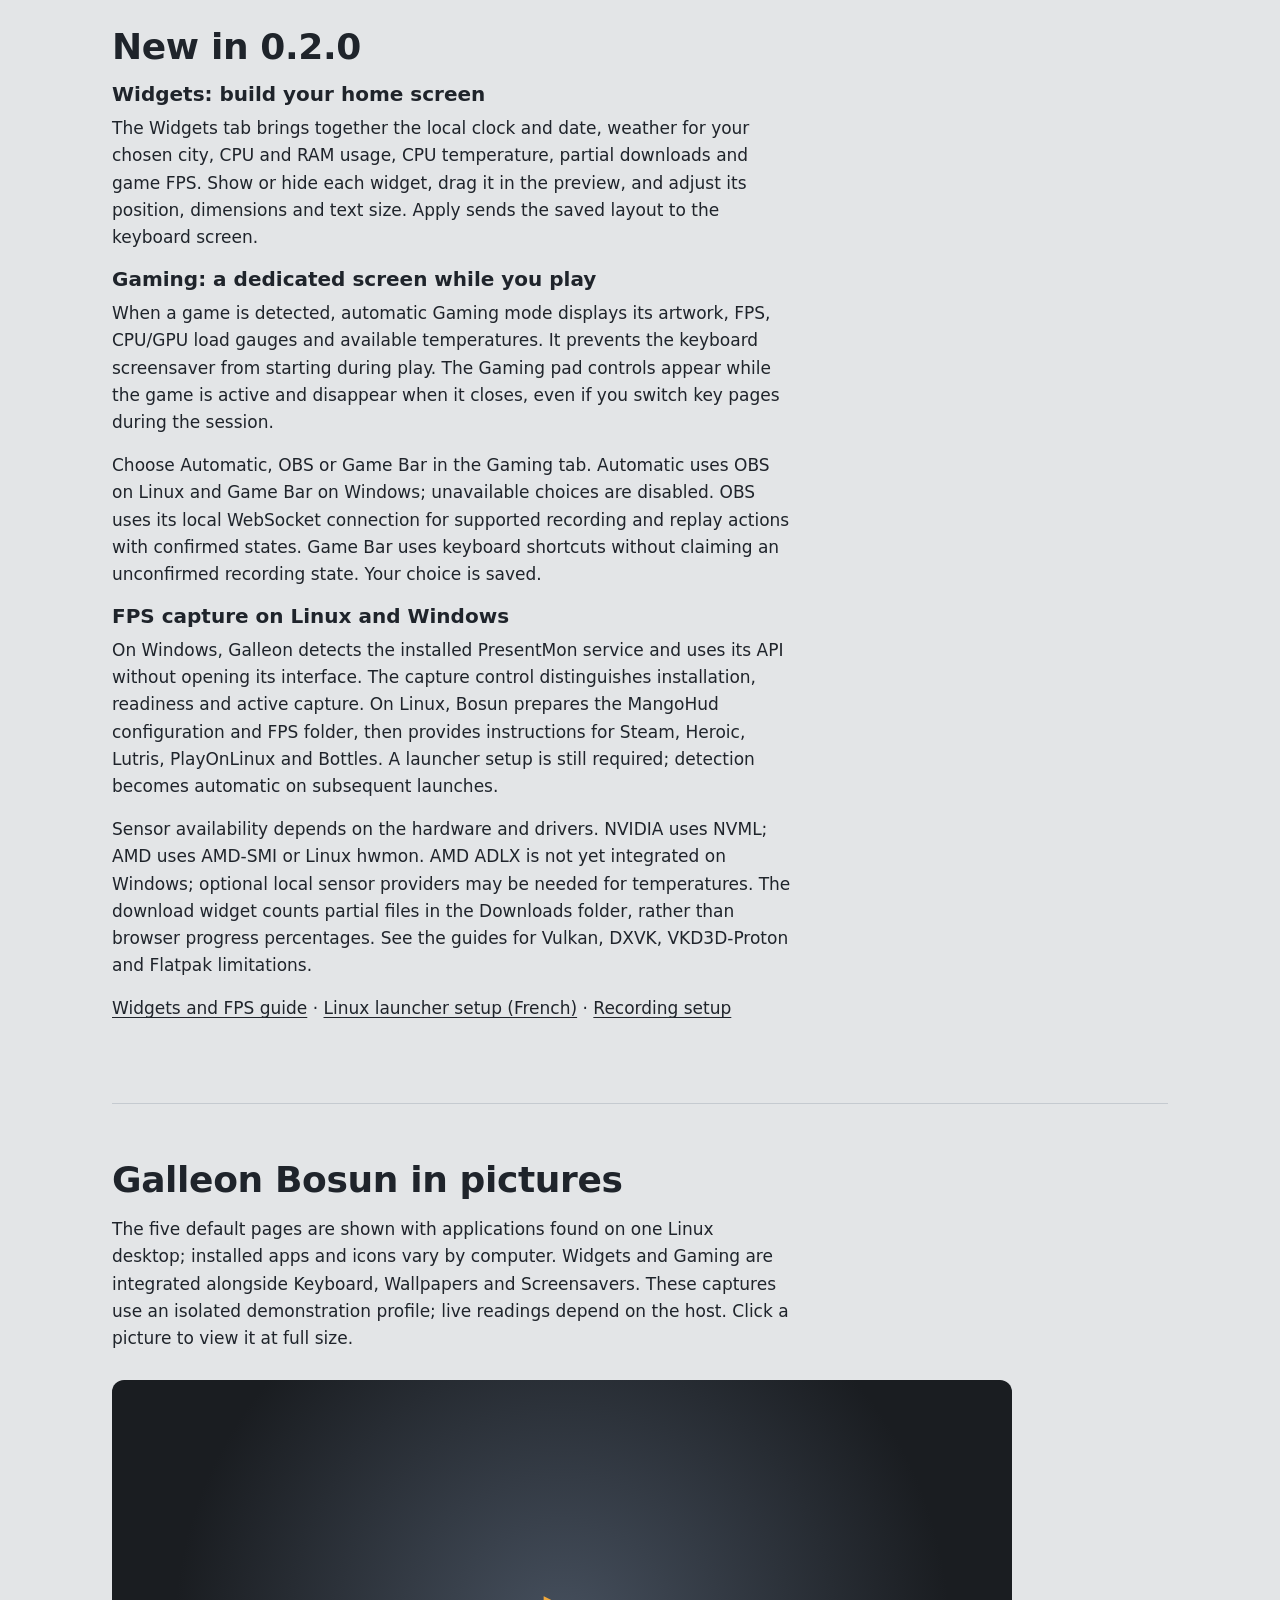
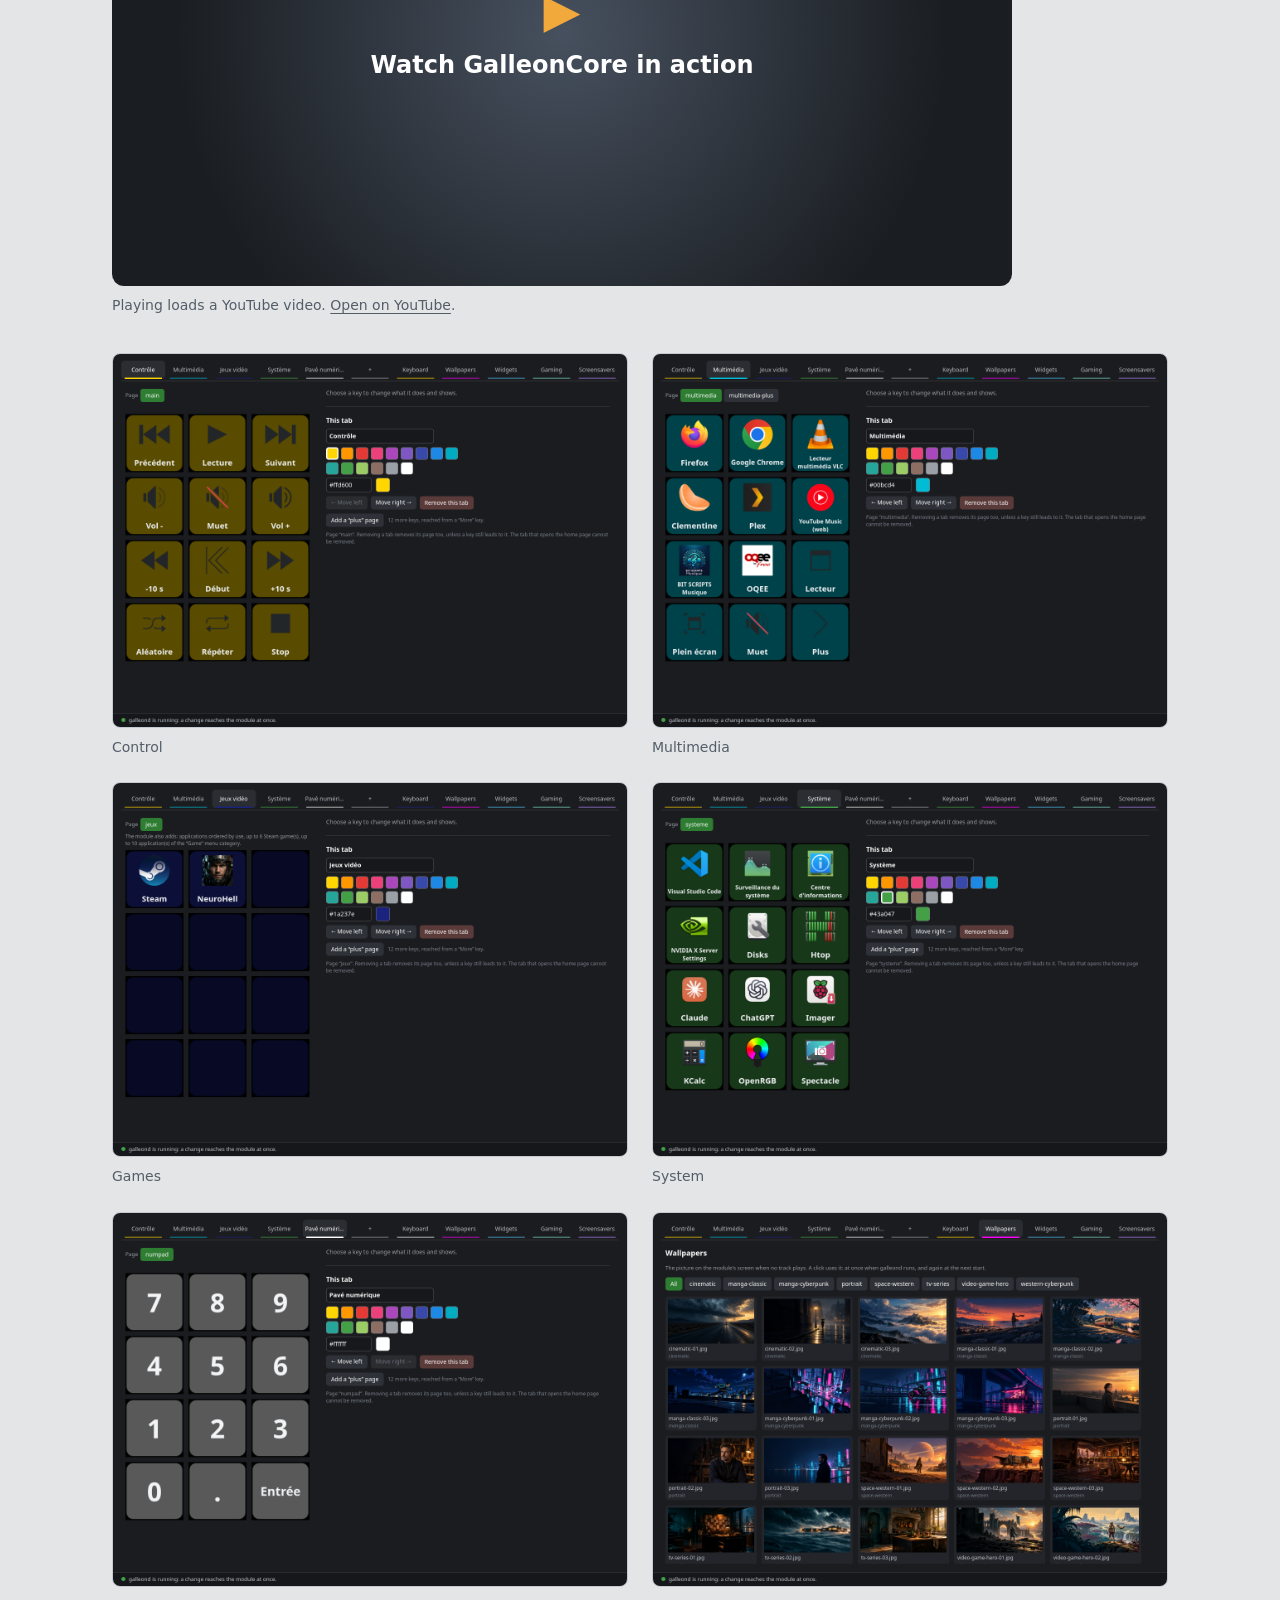
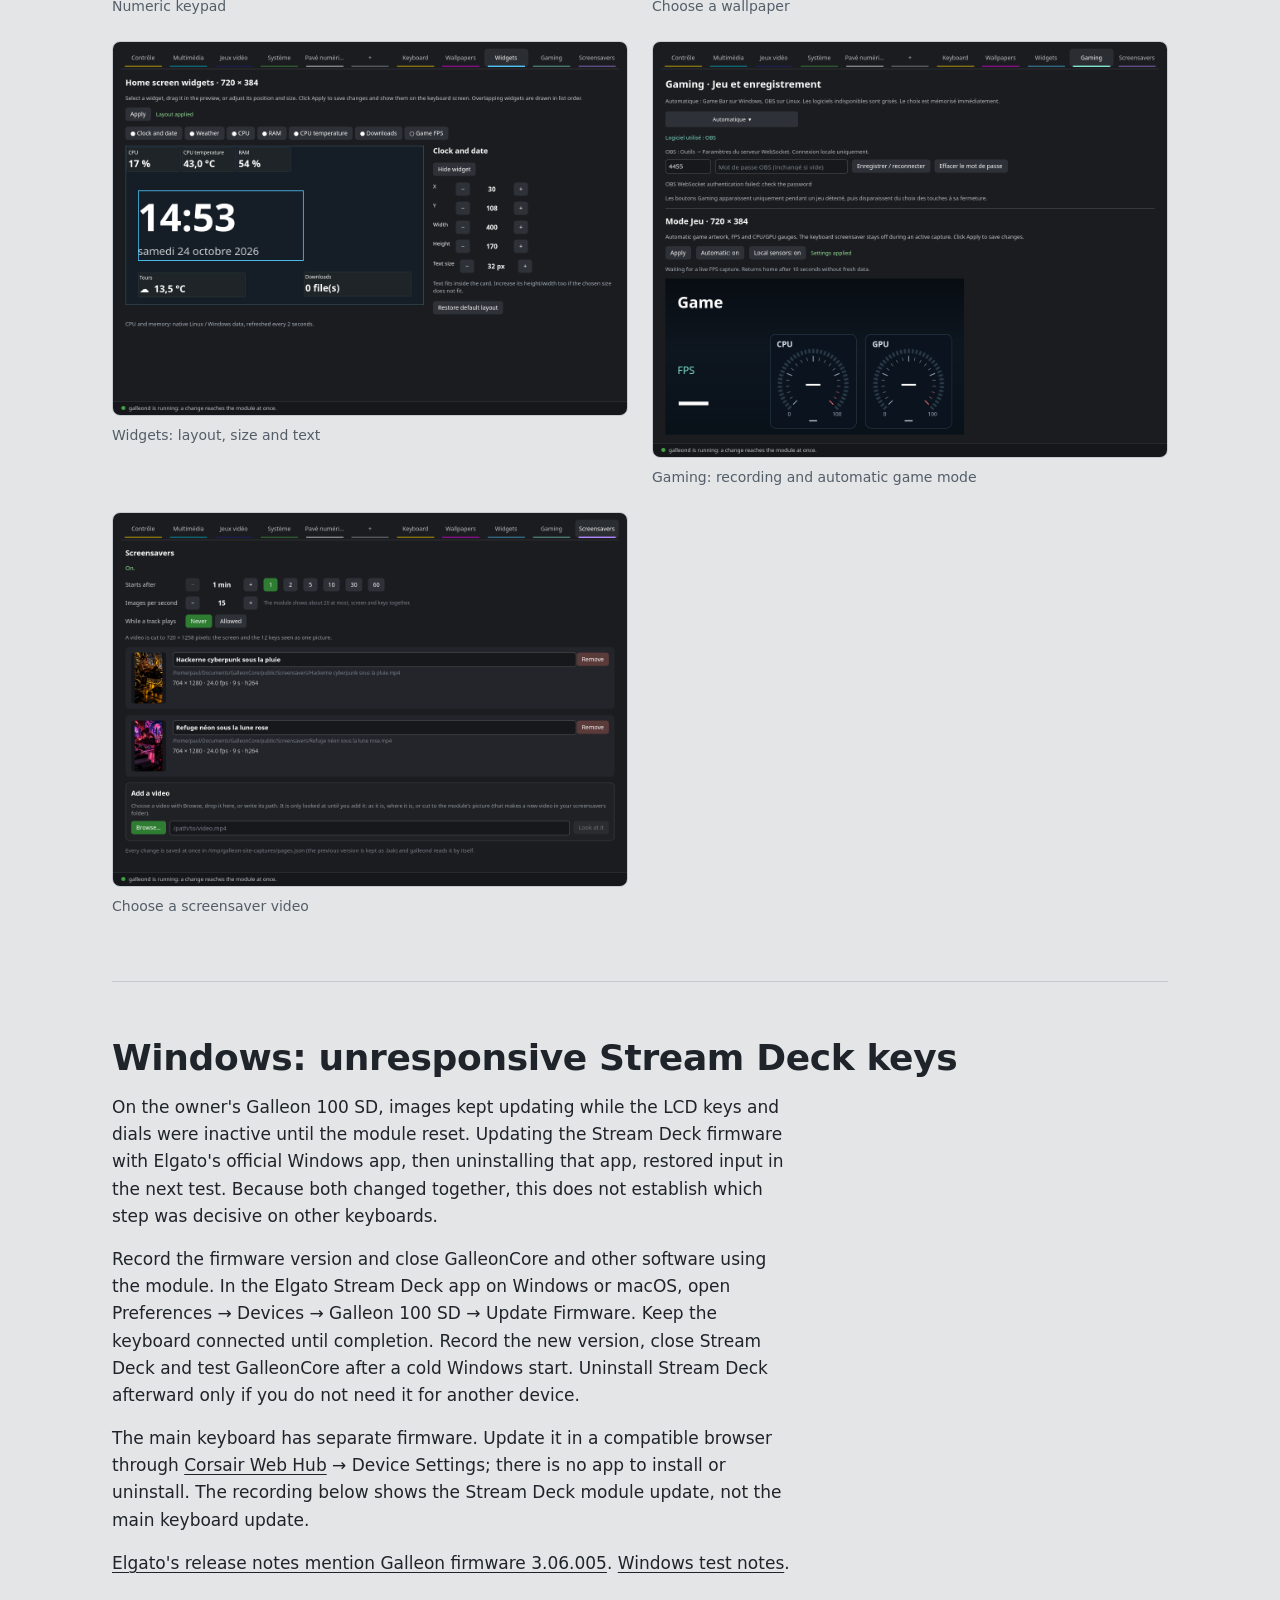
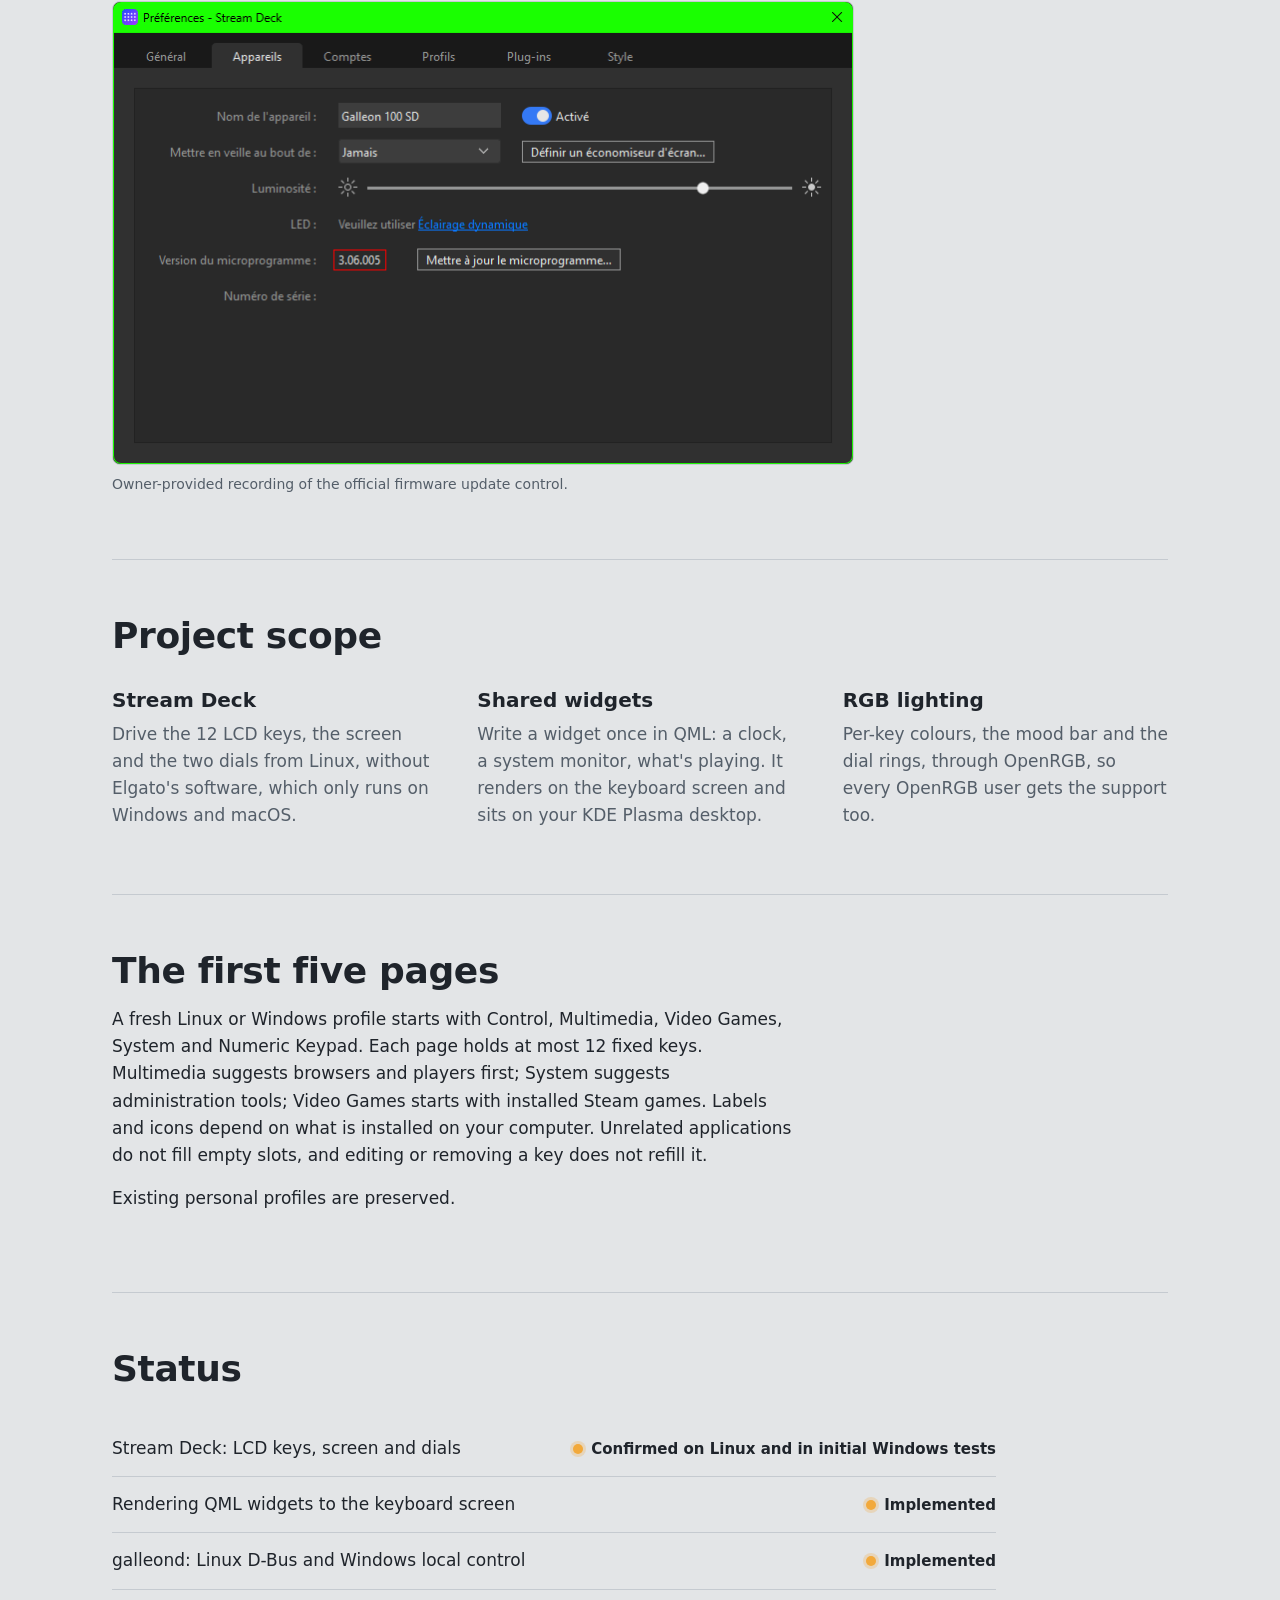
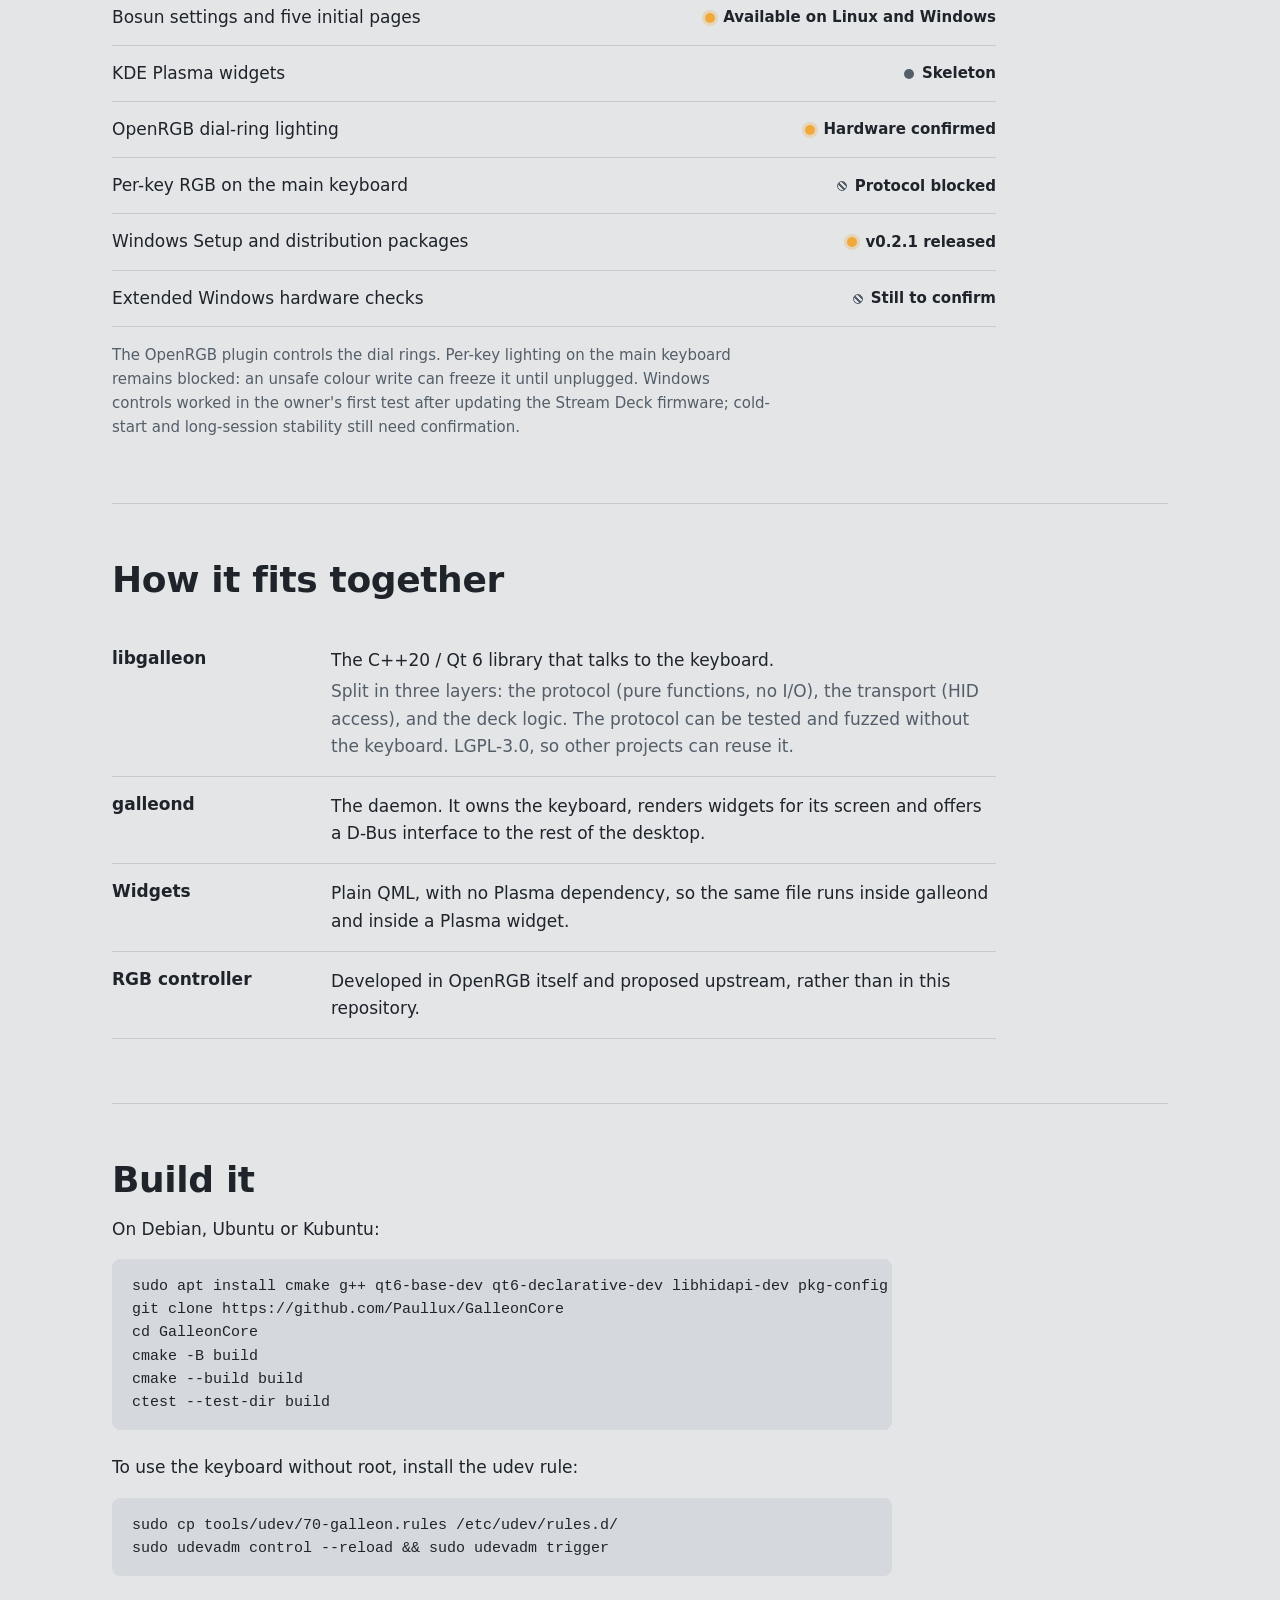
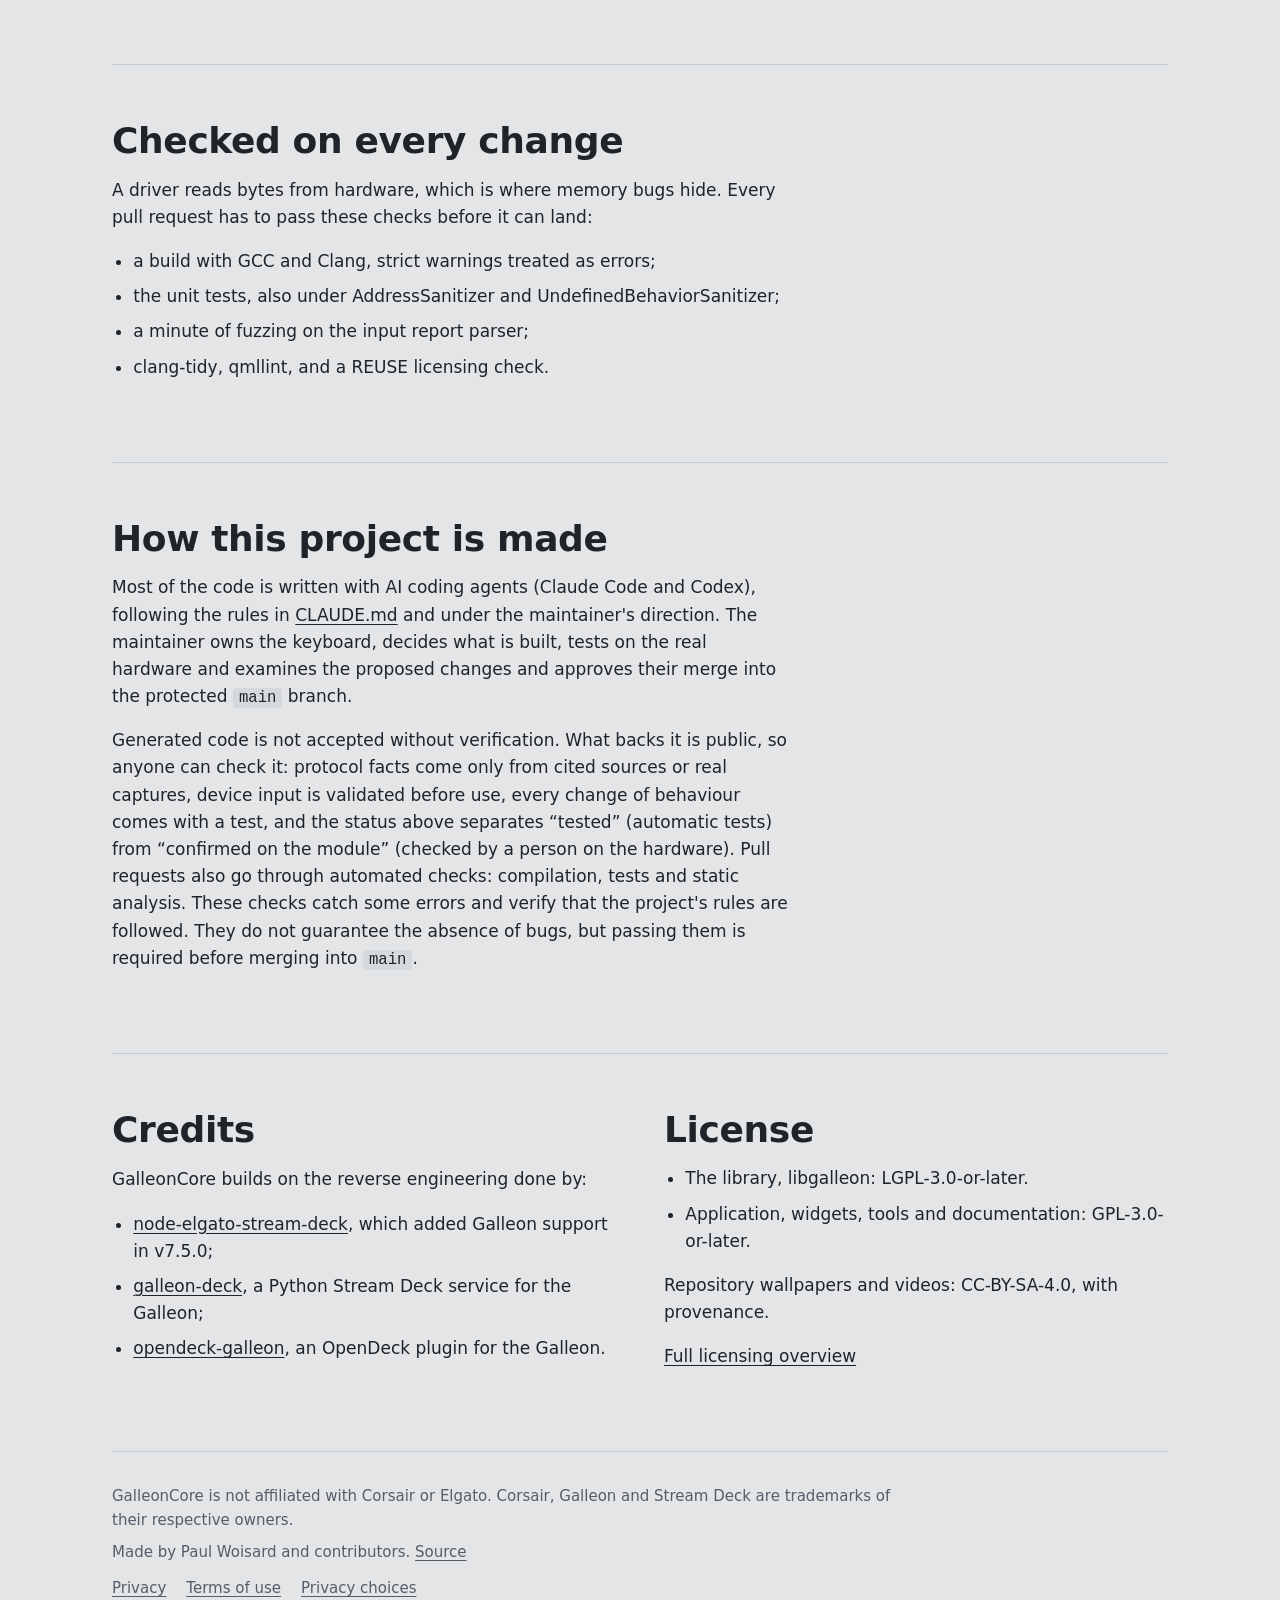
==== commit e0b3b854: "docs: soften claims about review and automated checks Co-Authored-By: Claude Sonnet 5.5 <noreply@ant" ====
--- a/site/index.html
+++ b/site/index.html
@@ -661,12 +661,12 @@
     <h2><span lang="en">How this project is made</span><span lang="fr">Comment ce projet est fait</span></h2>
     <div class="prose">
       <p>
-        <span lang="en">Most of the code is written with AI coding agents (Claude Code and Codex), following the rules in <a href="https://github.com/Paullux/GalleonCore/blob/main/CLAUDE.md">CLAUDE.md</a> and under the maintainer's direction. The maintainer owns the keyboard, decides what is built, tests on the real hardware and reviews every change before it reaches the protected <code>main</code> branch.</span>
-        <span lang="fr">L'essentiel du code est écrit avec des agents de programmation IA (Claude Code et Codex), selon les règles de <a href="https://github.com/Paullux/GalleonCore/blob/main/CLAUDE.md">CLAUDE.md</a> et sous la direction du mainteneur. Le mainteneur possède le clavier, décide de ce qui est construit, teste sur le matériel réel et relit chaque changement avant qu'il n'atteigne la branche protégée <code>main</code>.</span>
+        <span lang="en">Most of the code is written with AI coding agents (Claude Code and Codex), following the rules in <a href="https://github.com/Paullux/GalleonCore/blob/main/CLAUDE.md">CLAUDE.md</a> and under the maintainer's direction. The maintainer owns the keyboard, decides what is built, tests on the real hardware and examines the proposed changes and approves their merge into the protected <code>main</code> branch.</span>
+        <span lang="fr">L'essentiel du code est écrit avec des agents de programmation IA (Claude Code et Codex), selon les règles de <a href="https://github.com/Paullux/GalleonCore/blob/main/CLAUDE.md">CLAUDE.md</a> et sous la direction du mainteneur. Le mainteneur possède le clavier, décide de ce qui est construit, teste sur le matériel réel et examine les changements proposés et valide leur fusion dans la branche protégée <code>main</code>.</span>
       </p>
       <p>
-        <span lang="en">Generated code is not trusted on its own. What backs it is public, so anyone can check it: protocol facts come only from cited sources or real captures, device input is validated before use, every change of behaviour comes with a test, and the status above separates “tested” (automatic tests) from “confirmed on the module” (checked by a person on the hardware). On every push, the compilation tests, the unit tests and the lint run too. They do not catch every mistake, but they guarantee a minimum level of code quality against established standards, and nothing is merged without them.</span>
-        <span lang="fr">Le code généré n'est pas cru sur parole. Ce qui le soutient est public, donc vérifiable par tous : les faits de protocole viennent uniquement de sources citées ou de captures réelles, les données du module sont validées avant usage, chaque changement de comportement s'accompagne d'un test, et l'avancement ci-dessus distingue « testé » (tests automatiques) de « confirmé sur le module » (vérifié par une personne sur le matériel). À chaque push, les tests de compilation, les tests unitaires et le lint s'exécutent aussi. Ils n'évitent pas toutes les erreurs, mais garantissent un niveau de qualité minimal du code selon les standards établis, et rien n'est fusionné sans eux.</span>
+        <span lang="en">Generated code is not accepted without verification. What backs it is public, so anyone can check it: protocol facts come only from cited sources or real captures, device input is validated before use, every change of behaviour comes with a test, and the status above separates “tested” (automatic tests) from “confirmed on the module” (checked by a person on the hardware). Pull requests also go through automated checks: compilation, tests and static analysis. These checks catch some errors and verify that the project's rules are followed. They do not guarantee the absence of bugs, but passing them is required before merging into <code>main</code>.</span>
+        <span lang="fr">Le code généré n'est pas accepté sans vérification. Ce qui le soutient est public, donc vérifiable par tous : les faits de protocole viennent uniquement de sources citées ou de captures réelles, les données du module sont validées avant usage, chaque changement de comportement s'accompagne d'un test, et l'avancement ci-dessus distingue « testé » (tests automatiques) de « confirmé sur le module » (vérifié par une personne sur le matériel). Les demandes de fusion sont aussi soumises à des contrôles automatisés : compilation, tests et analyse statique. Ces contrôles permettent de détecter certaines erreurs et de vérifier le respect des règles du projet. Ils ne garantissent pas l'absence de bugs, mais leur réussite est exigée avant la fusion dans <code>main</code>.</span>
       </p>
     </div>
   </section>
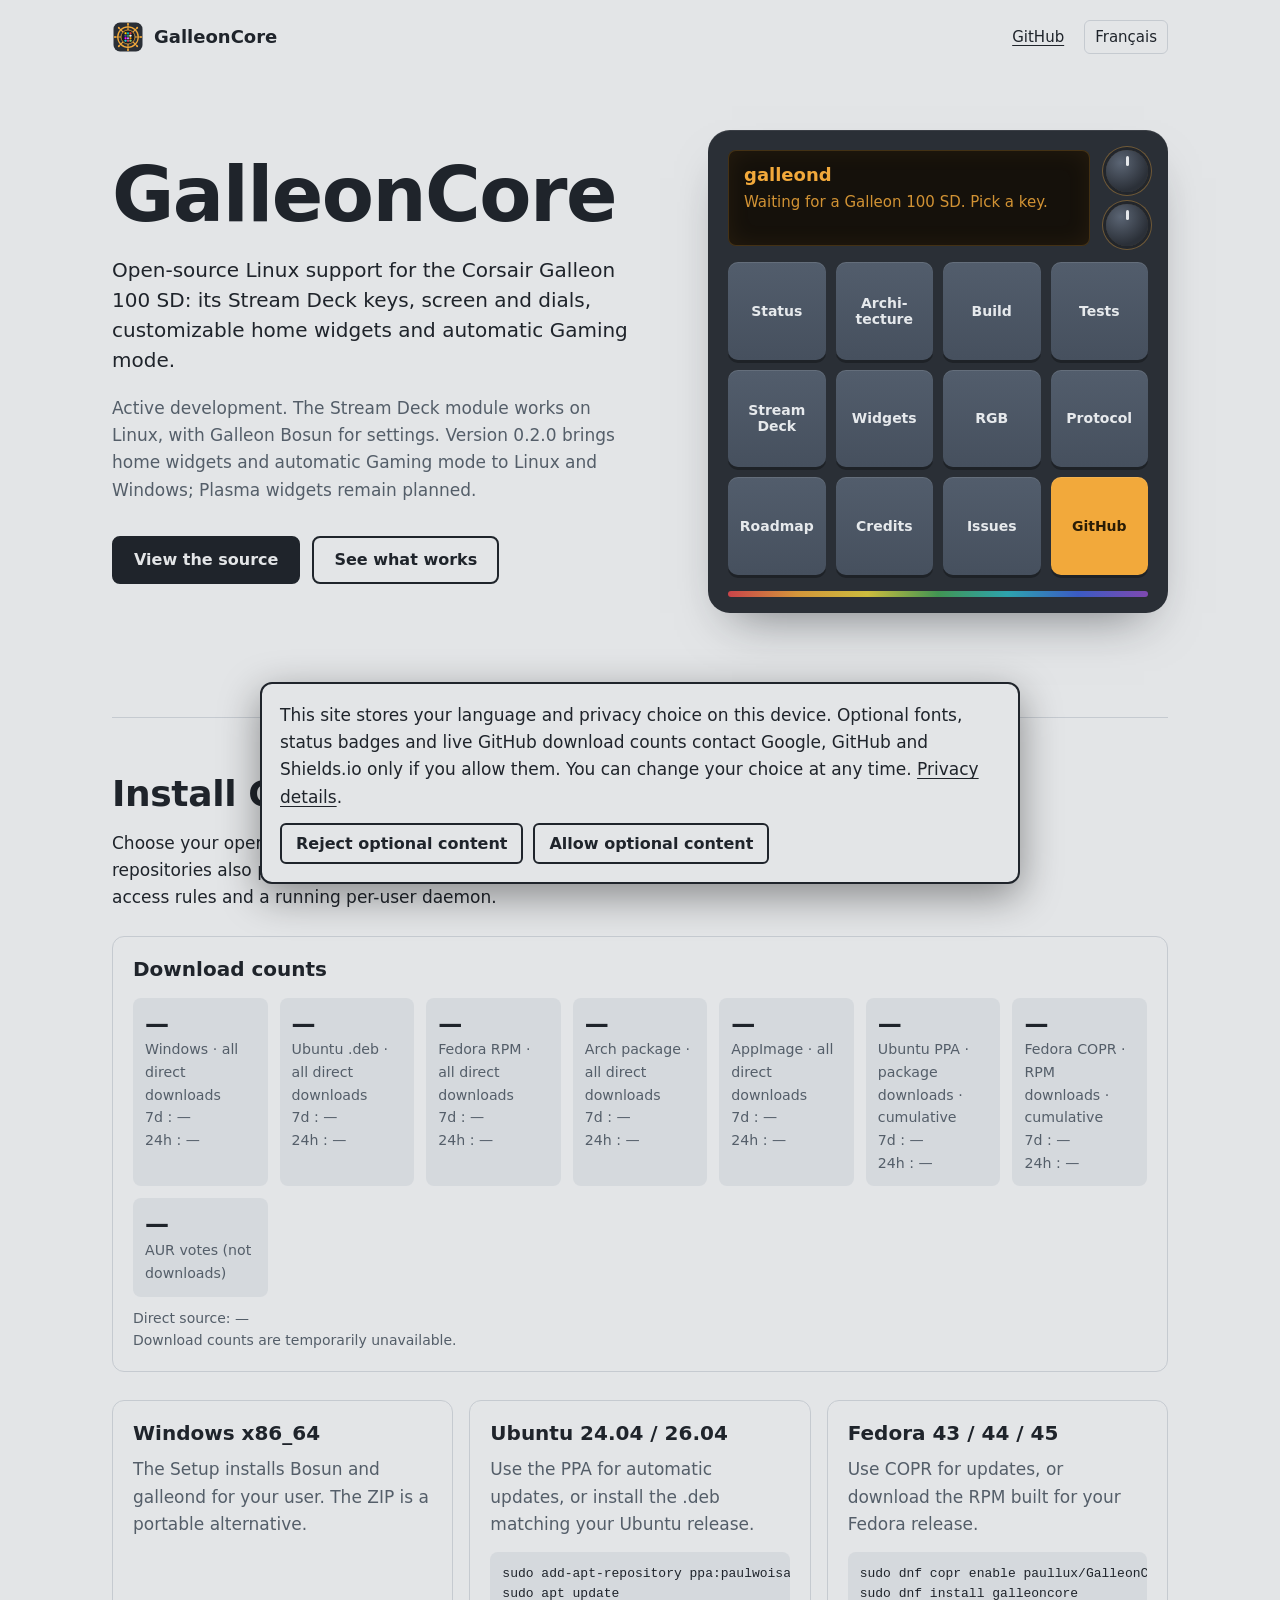
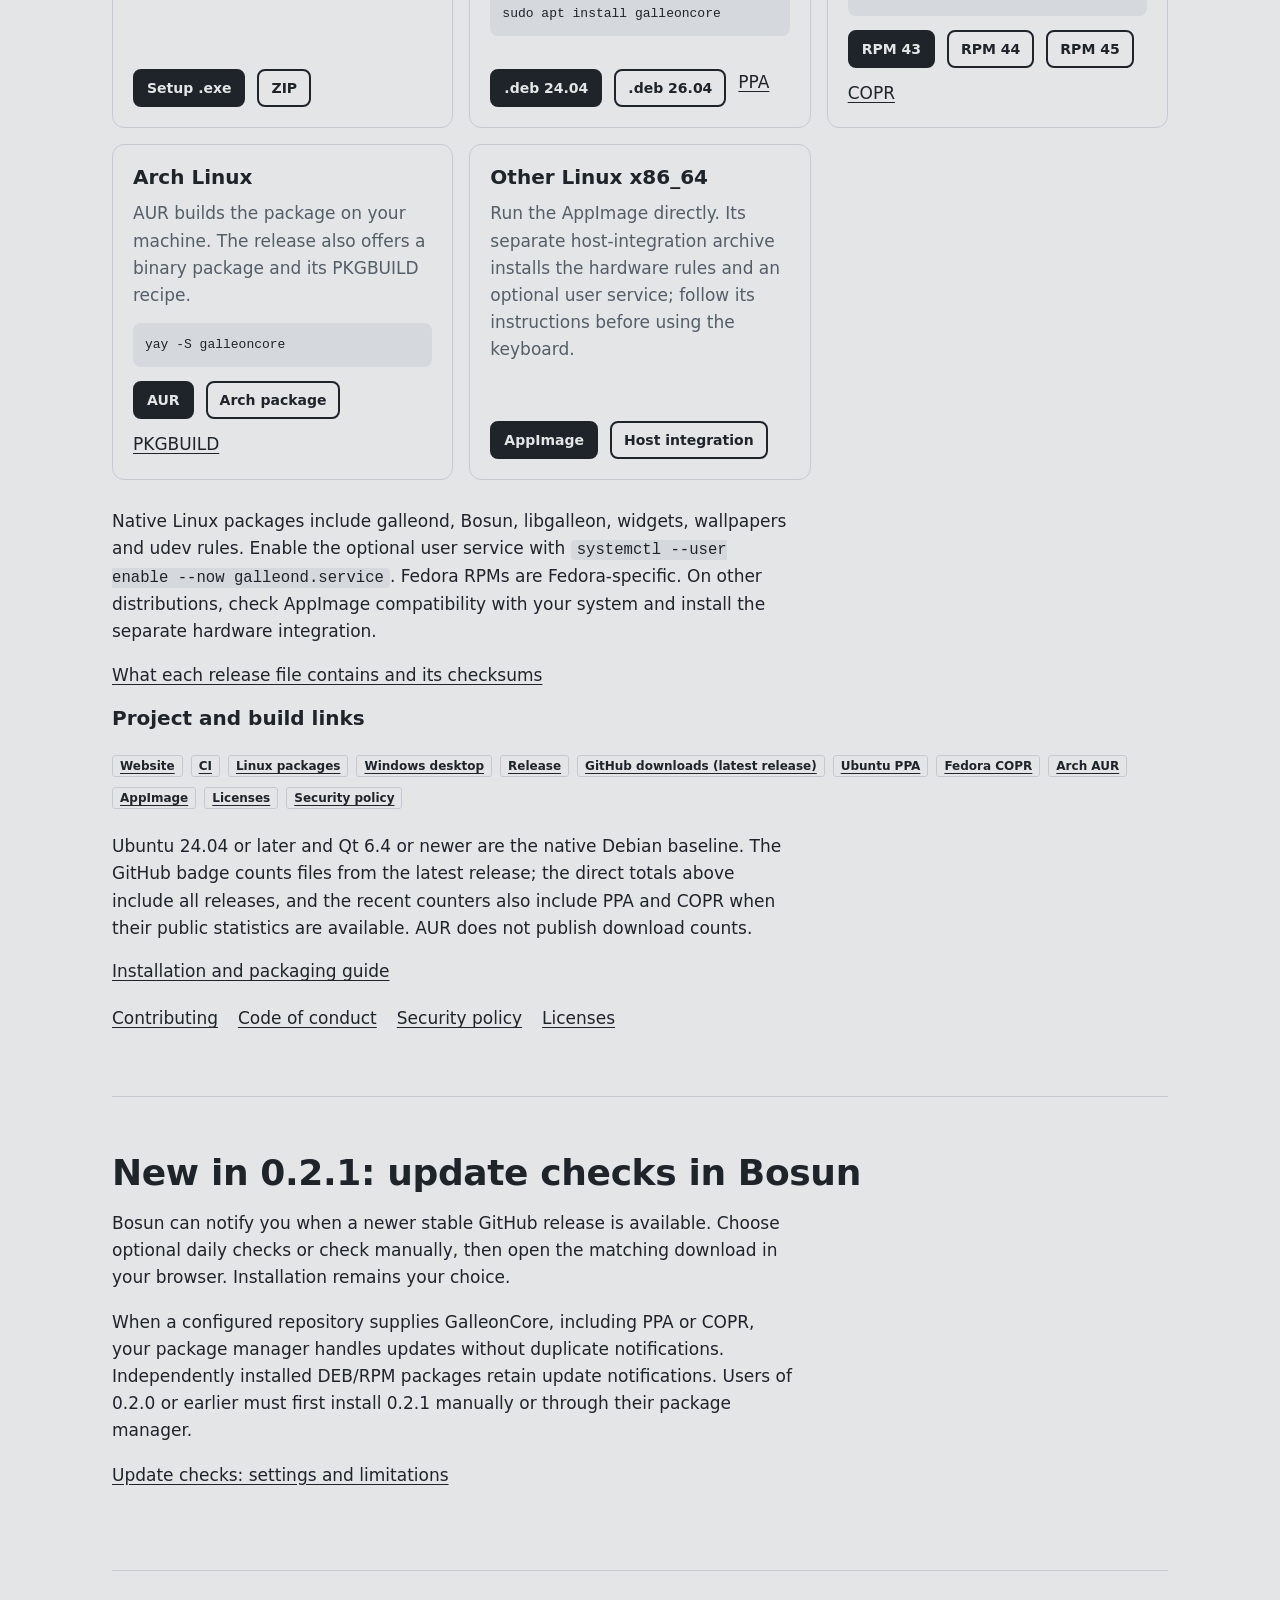
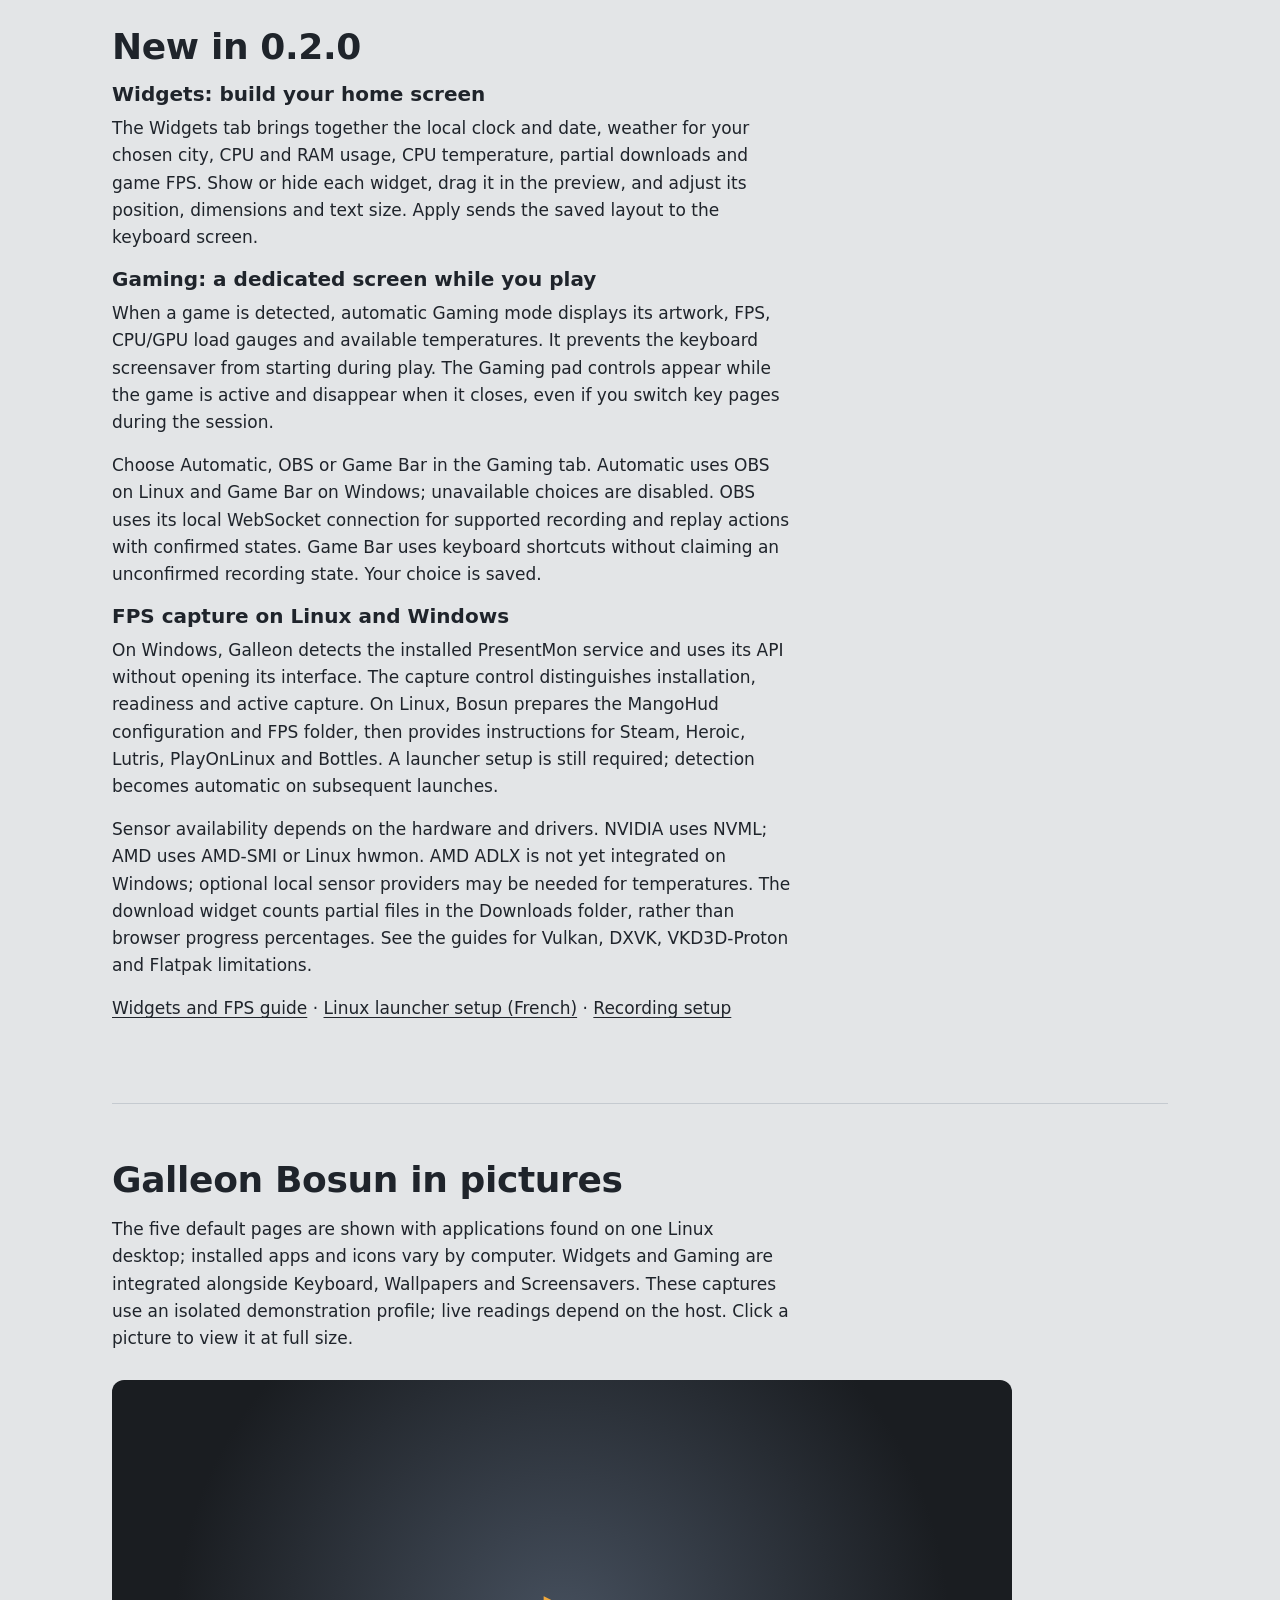
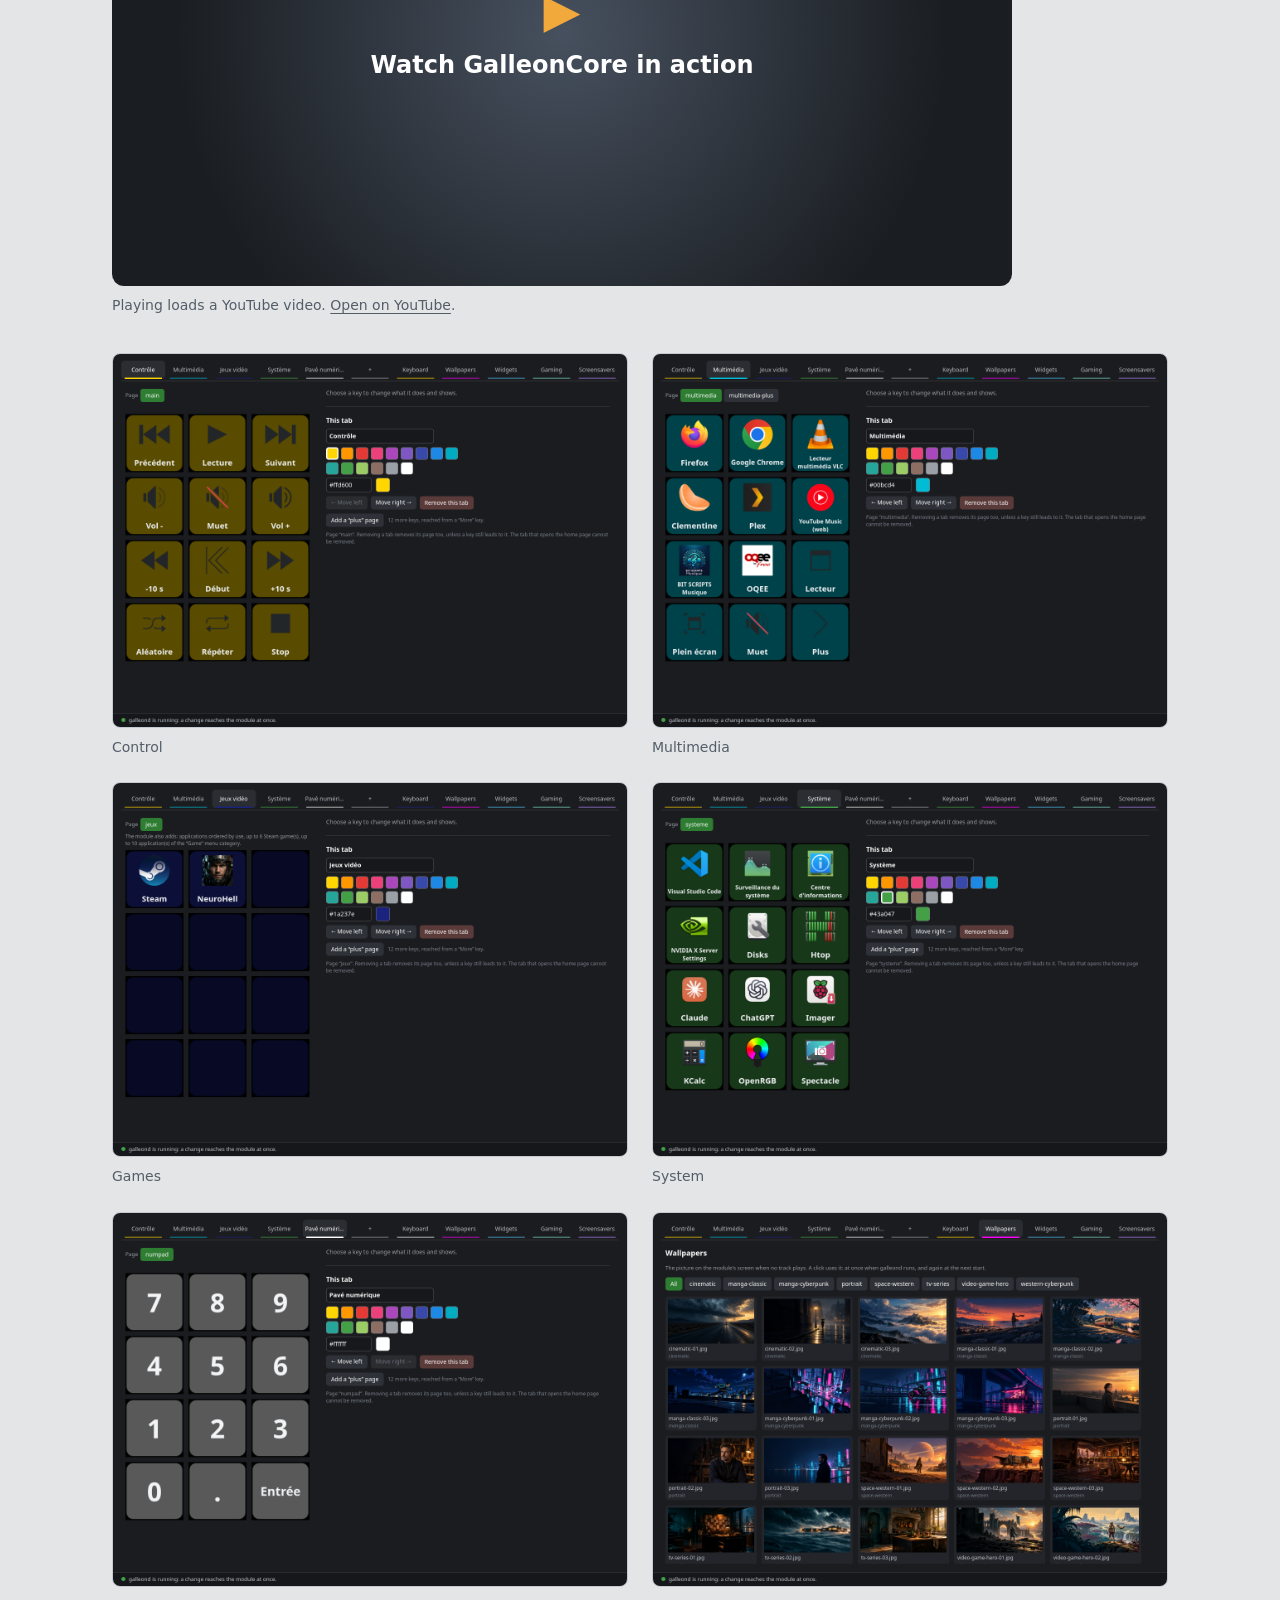
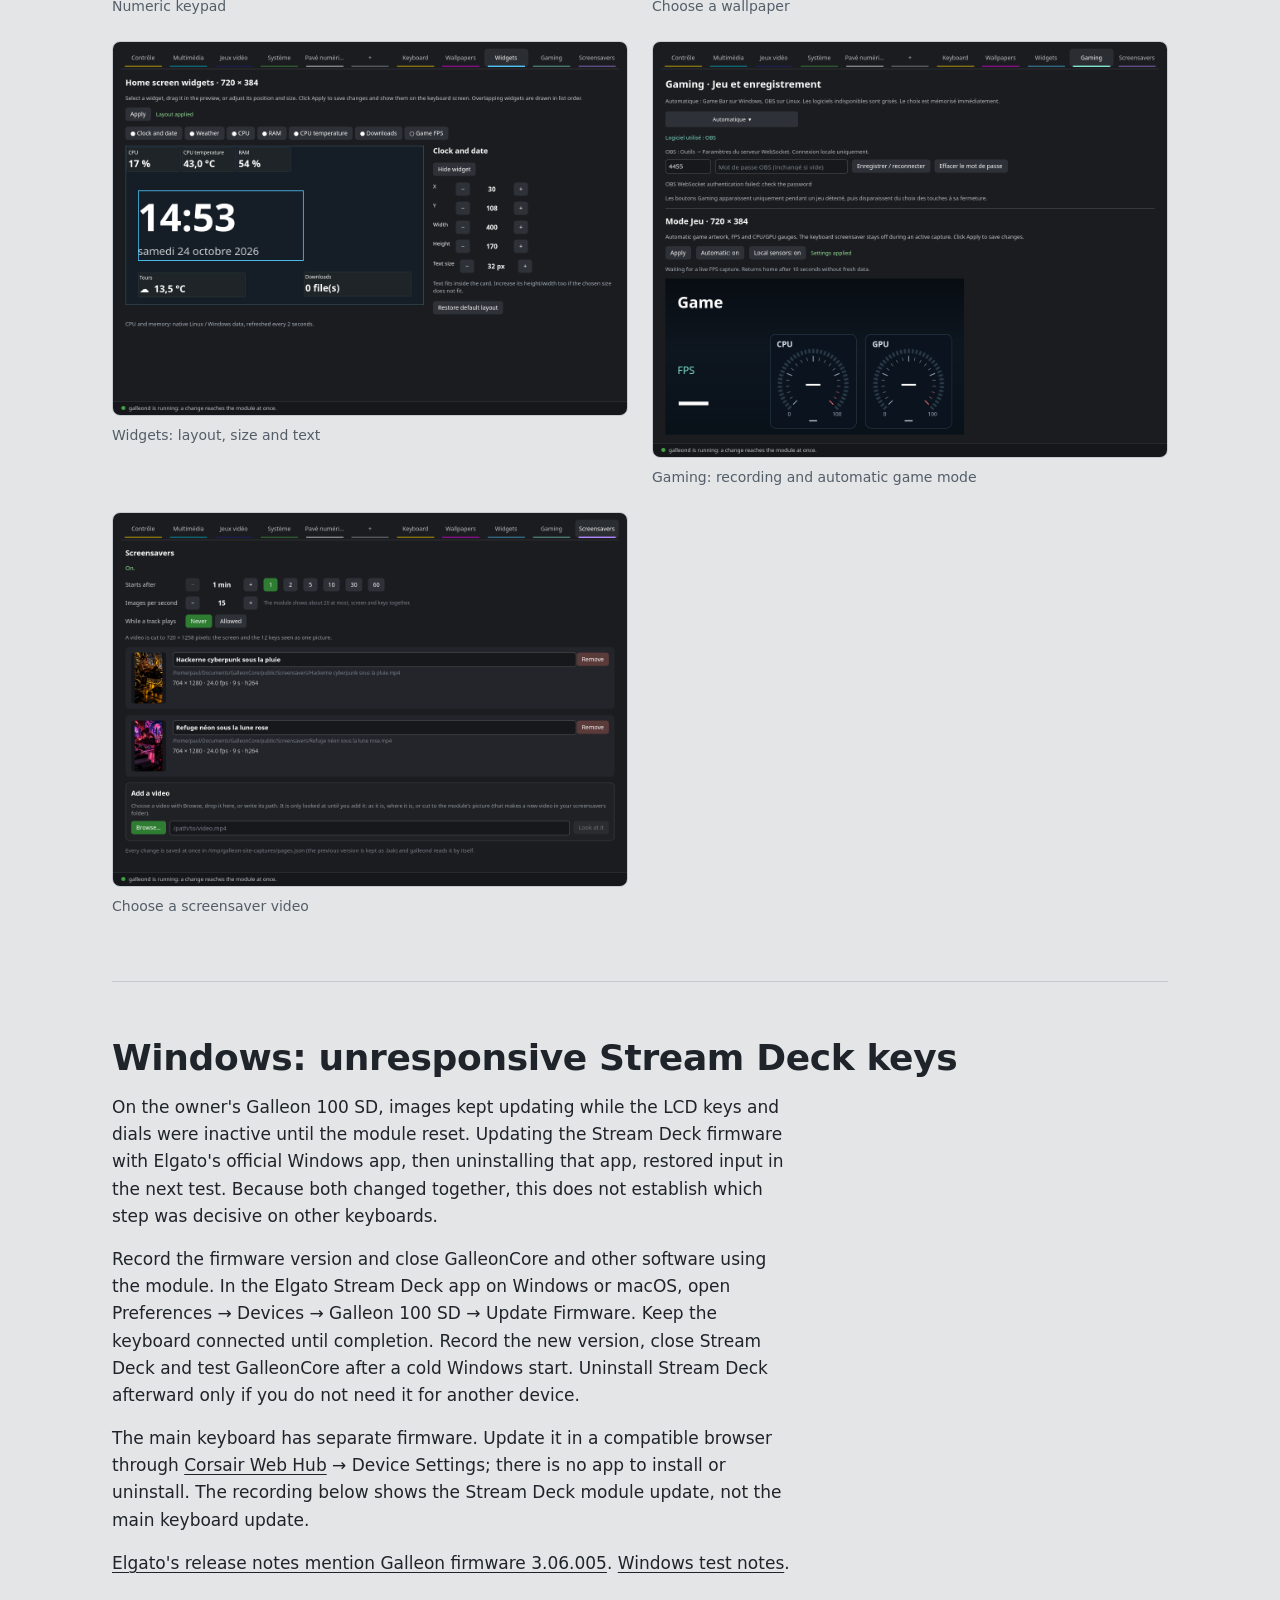
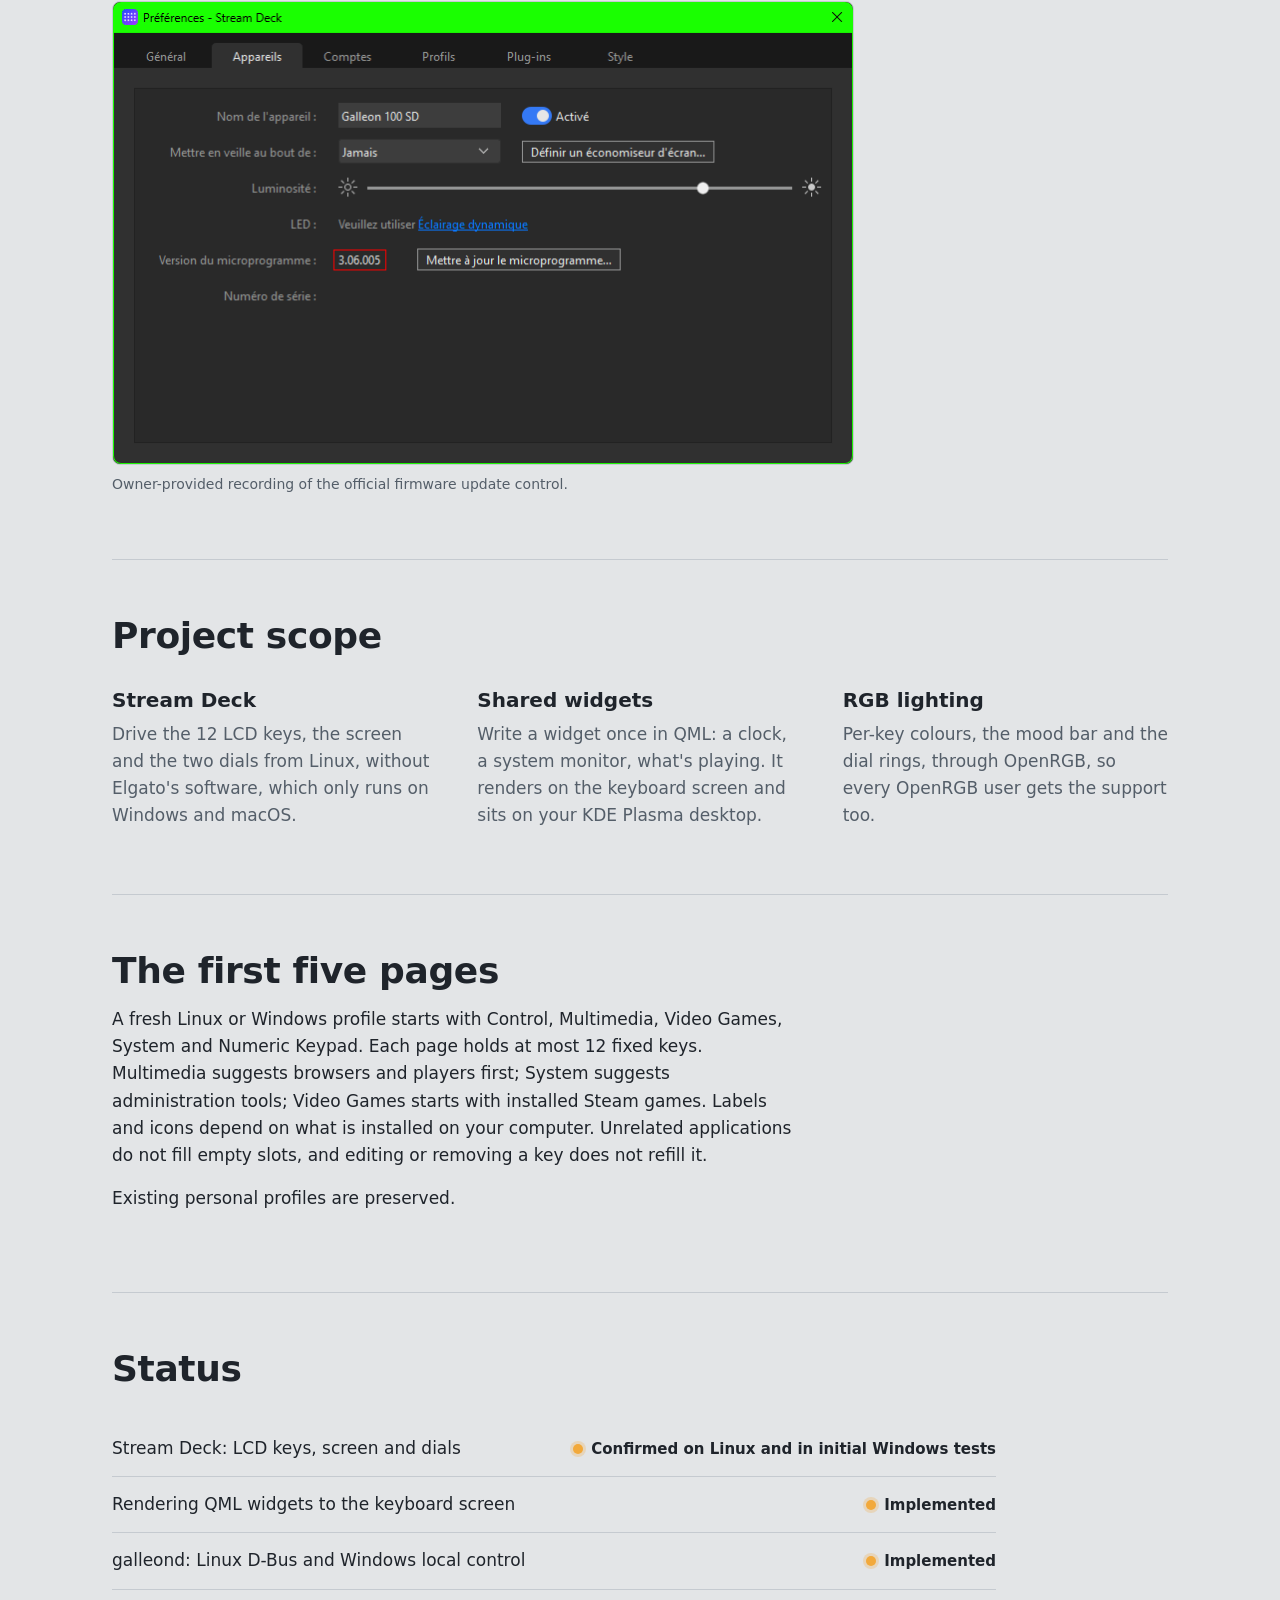
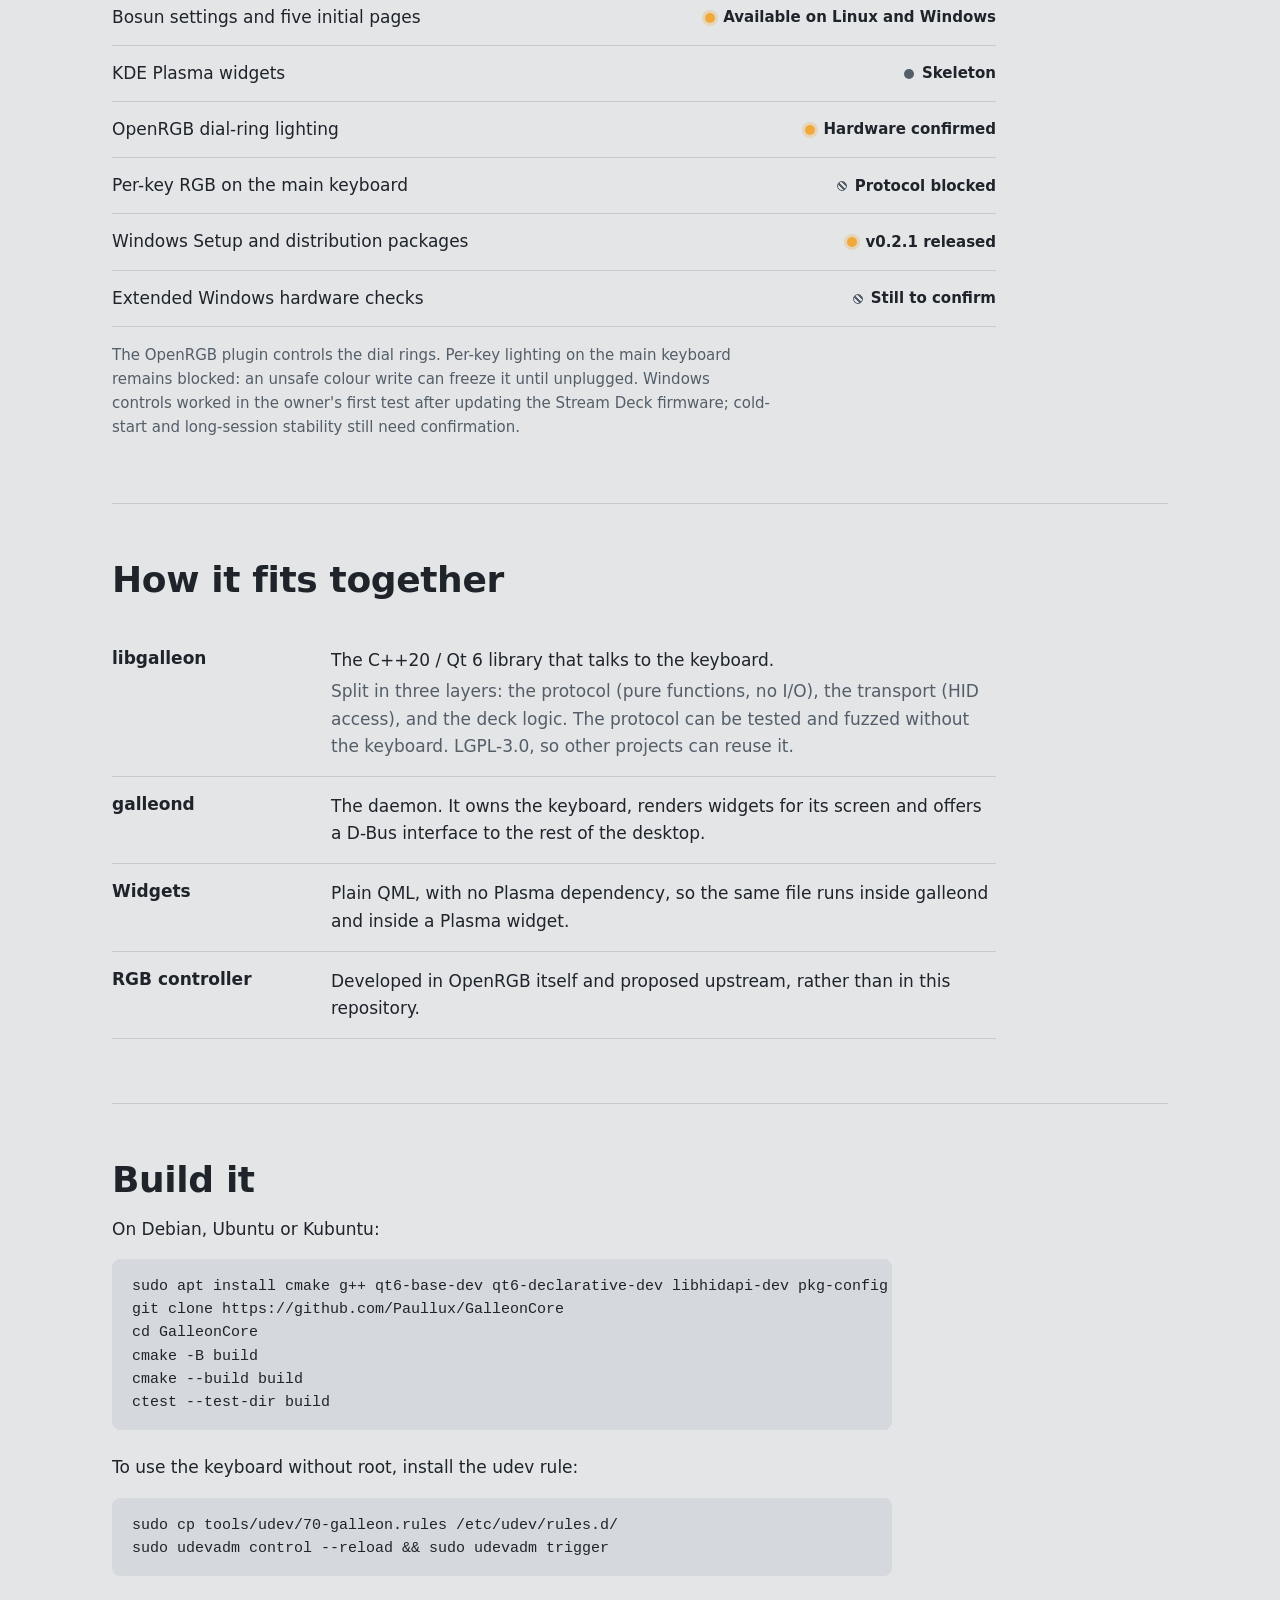
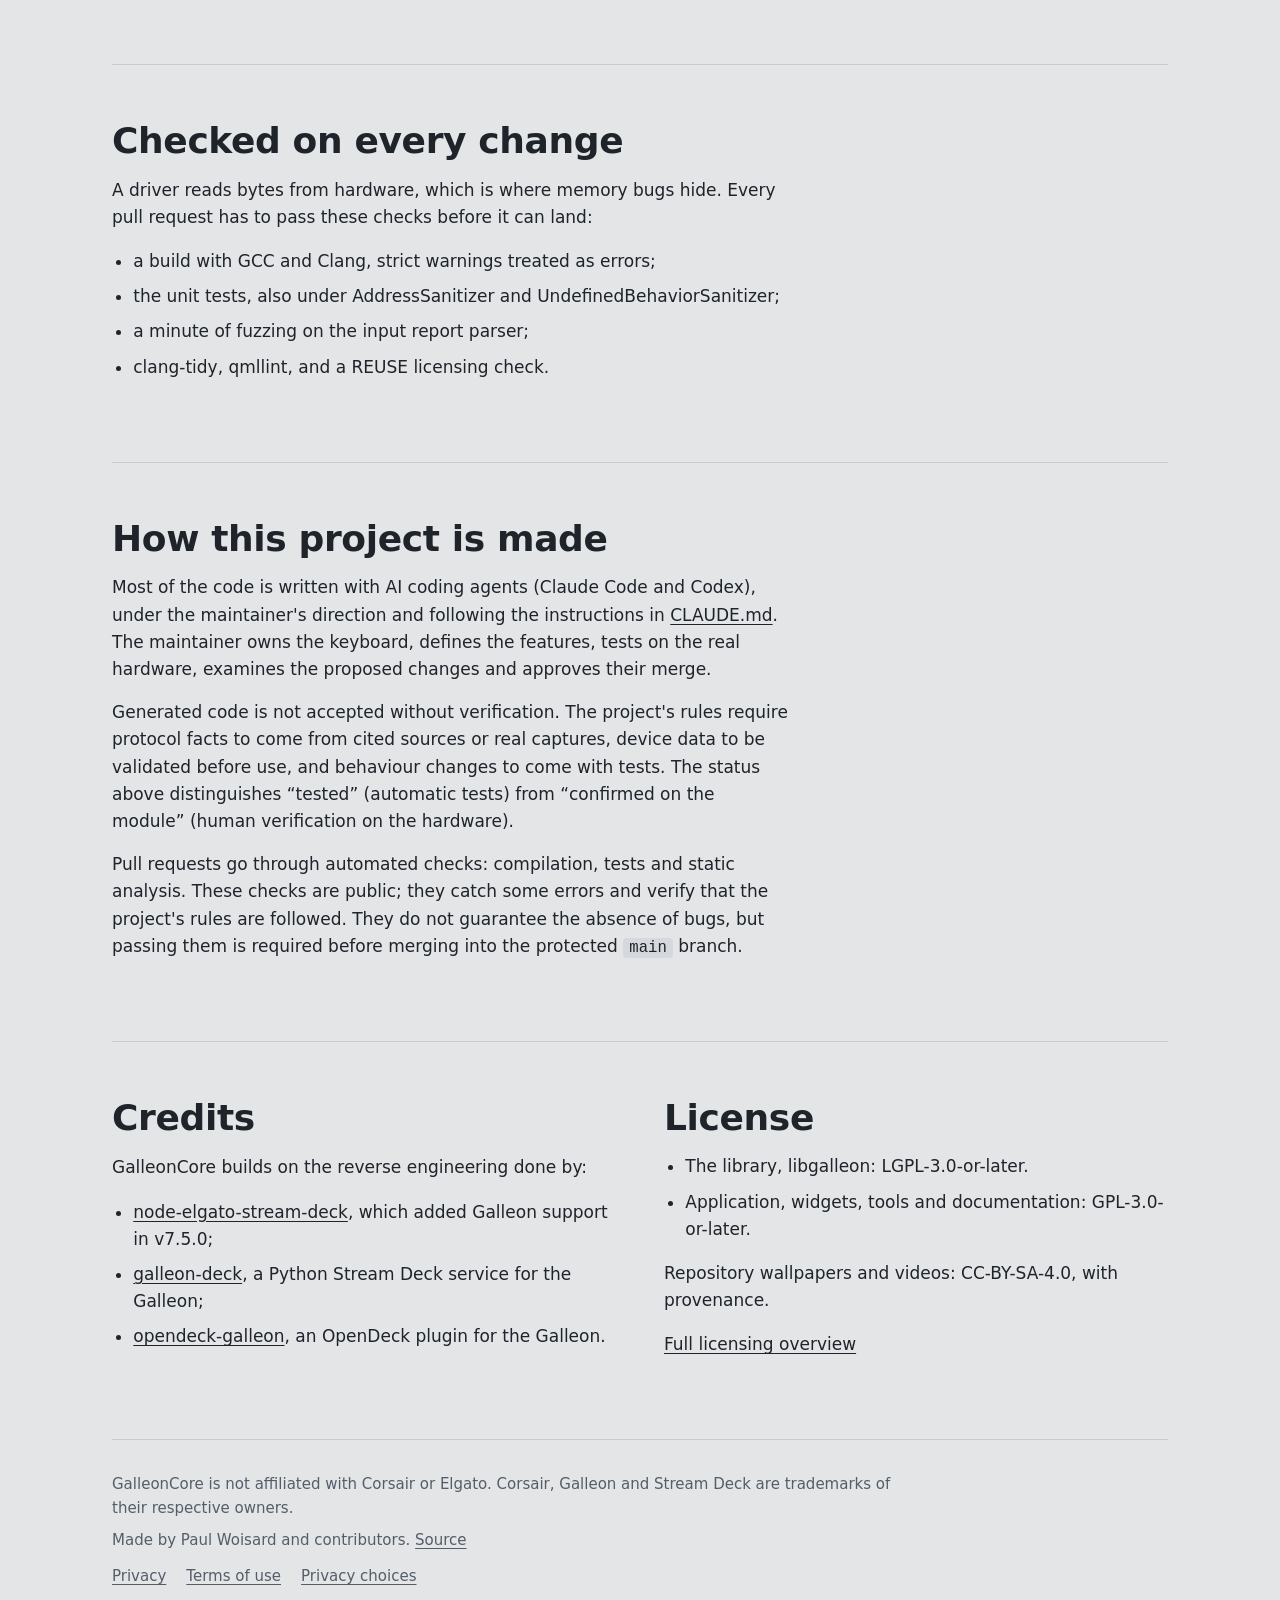
==== commit 66d3e1b5: "docs: rewrite 'how this project is made' with the maintainer's wording Co-Authored-By: Claude Sonnet" ====
--- a/site/index.html
+++ b/site/index.html
@@ -661,12 +661,16 @@
     <h2><span lang="en">How this project is made</span><span lang="fr">Comment ce projet est fait</span></h2>
     <div class="prose">
       <p>
-        <span lang="en">Most of the code is written with AI coding agents (Claude Code and Codex), following the rules in <a href="https://github.com/Paullux/GalleonCore/blob/main/CLAUDE.md">CLAUDE.md</a> and under the maintainer's direction. The maintainer owns the keyboard, decides what is built, tests on the real hardware and examines the proposed changes and approves their merge into the protected <code>main</code> branch.</span>
-        <span lang="fr">L'essentiel du code est écrit avec des agents de programmation IA (Claude Code et Codex), selon les règles de <a href="https://github.com/Paullux/GalleonCore/blob/main/CLAUDE.md">CLAUDE.md</a> et sous la direction du mainteneur. Le mainteneur possède le clavier, décide de ce qui est construit, teste sur le matériel réel et examine les changements proposés et valide leur fusion dans la branche protégée <code>main</code>.</span>
+        <span lang="en">Most of the code is written with AI coding agents (Claude Code and Codex), under the maintainer's direction and following the instructions in <a href="https://github.com/Paullux/GalleonCore/blob/main/CLAUDE.md">CLAUDE.md</a>. The maintainer owns the keyboard, defines the features, tests on the real hardware, examines the proposed changes and approves their merge.</span>
+        <span lang="fr">L'essentiel du code est écrit avec des agents de programmation IA (Claude Code et Codex), sous la direction du mainteneur et avec les consignes décrites dans <a href="https://github.com/Paullux/GalleonCore/blob/main/CLAUDE.md">CLAUDE.md</a>. Le mainteneur possède le clavier, définit les fonctionnalités, teste sur le matériel réel, examine les changements proposés et valide leur intégration.</span>
       </p>
       <p>
-        <span lang="en">Generated code is not accepted without verification. What backs it is public, so anyone can check it: protocol facts come only from cited sources or real captures, device input is validated before use, every change of behaviour comes with a test, and the status above separates “tested” (automatic tests) from “confirmed on the module” (checked by a person on the hardware). Pull requests also go through automated checks: compilation, tests and static analysis. These checks catch some errors and verify that the project's rules are followed. They do not guarantee the absence of bugs, but passing them is required before merging into <code>main</code>.</span>
-        <span lang="fr">Le code généré n'est pas accepté sans vérification. Ce qui le soutient est public, donc vérifiable par tous : les faits de protocole viennent uniquement de sources citées ou de captures réelles, les données du module sont validées avant usage, chaque changement de comportement s'accompagne d'un test, et l'avancement ci-dessus distingue « testé » (tests automatiques) de « confirmé sur le module » (vérifié par une personne sur le matériel). Les demandes de fusion sont aussi soumises à des contrôles automatisés : compilation, tests et analyse statique. Ces contrôles permettent de détecter certaines erreurs et de vérifier le respect des règles du projet. Ils ne garantissent pas l'absence de bugs, mais leur réussite est exigée avant la fusion dans <code>main</code>.</span>
+        <span lang="en">Generated code is not accepted without verification. The project's rules require protocol facts to come from cited sources or real captures, device data to be validated before use, and behaviour changes to come with tests. The status above distinguishes “tested” (automatic tests) from “confirmed on the module” (human verification on the hardware).</span>
+        <span lang="fr">Le code généré n'est pas accepté sans vérification. Les règles du projet demandent de documenter les faits de protocole à partir de sources citées ou de captures réelles, de valider les données du module avant leur utilisation et d'accompagner les changements de comportement de tests. L'avancement distingue « testé » (tests automatiques) de « confirmé sur le module » (vérification humaine sur le matériel).</span>
+      </p>
+      <p>
+        <span lang="en">Pull requests go through automated checks: compilation, tests and static analysis. These checks are public; they catch some errors and verify that the project's rules are followed. They do not guarantee the absence of bugs, but passing them is required before merging into the protected <code>main</code> branch.</span>
+        <span lang="fr">Les demandes de fusion sont soumises à des contrôles automatisés : compilation, tests et analyse statique. Ces contrôles sont publics ; ils permettent de détecter certaines erreurs et de vérifier le respect des règles du projet. Ils ne garantissent pas l'absence de bugs, mais leur réussite est exigée avant la fusion dans la branche protégée <code>main</code>.</span>
       </p>
     </div>
   </section>
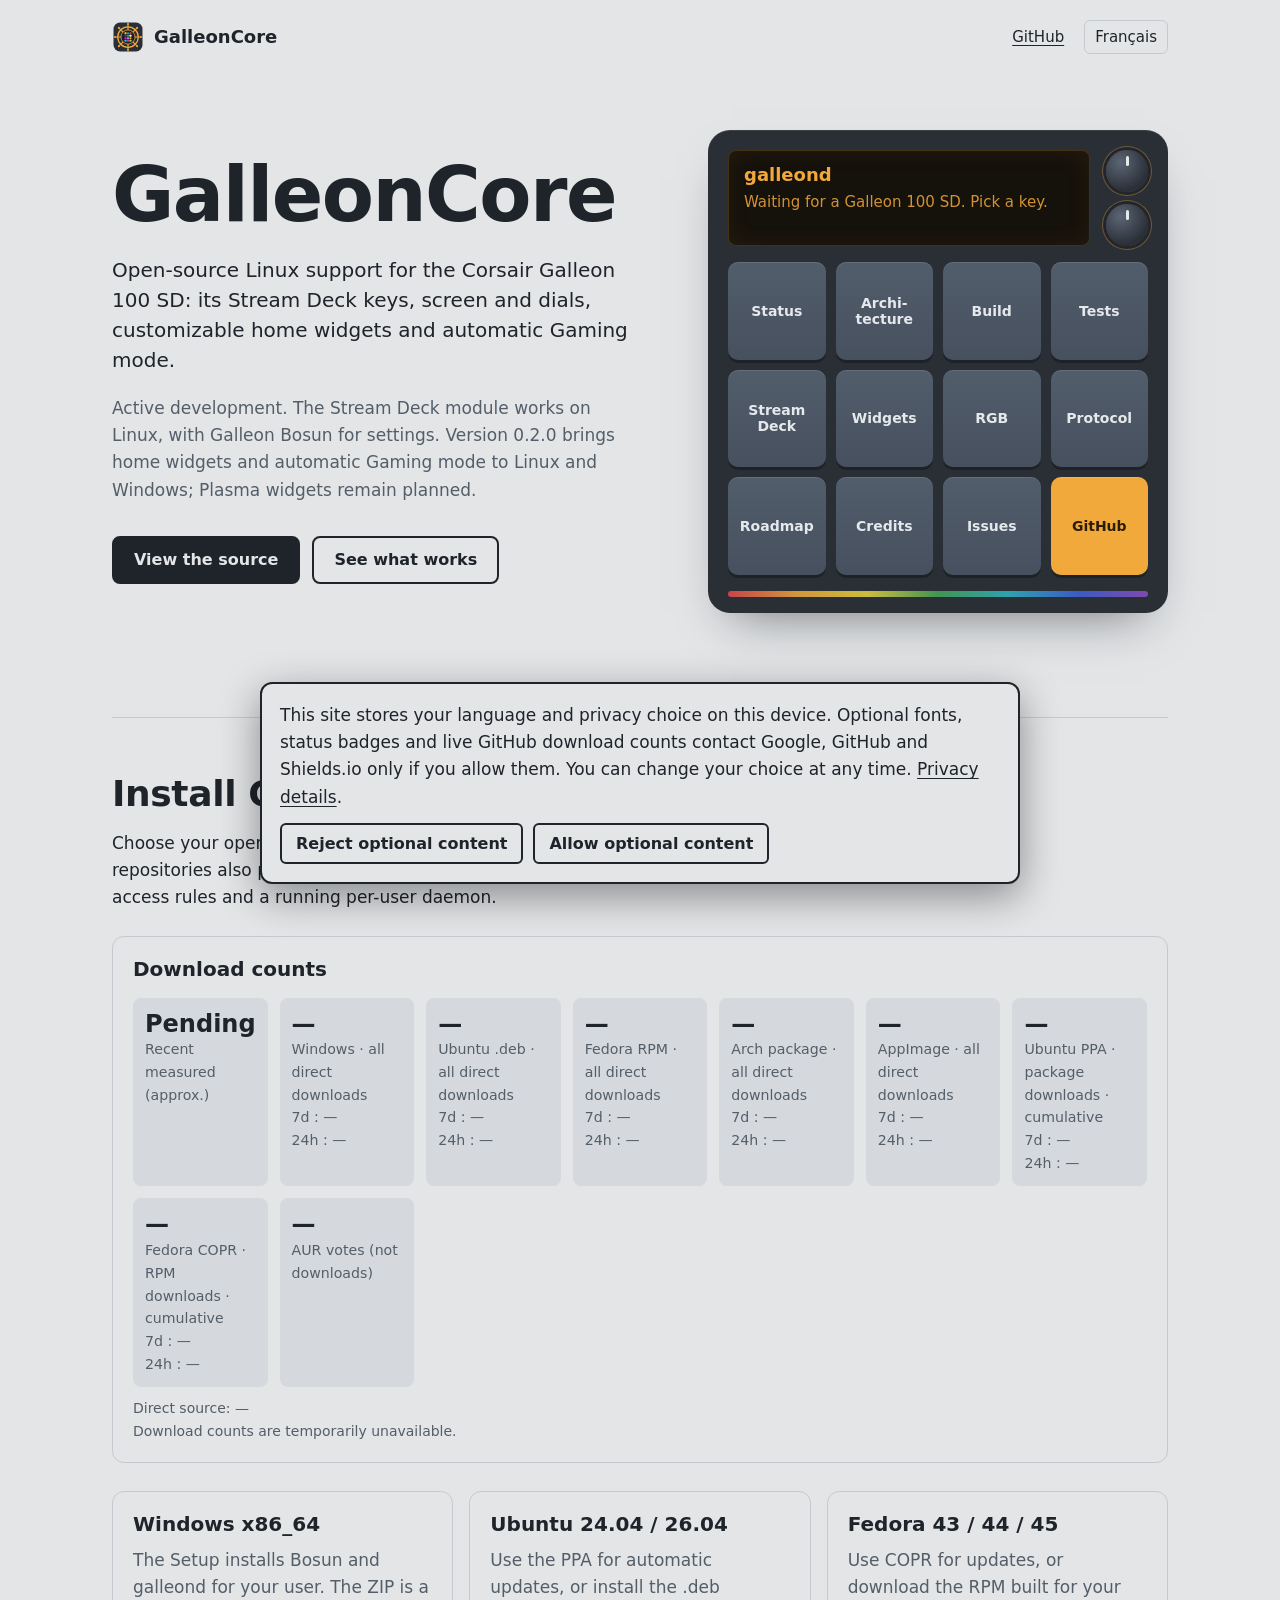
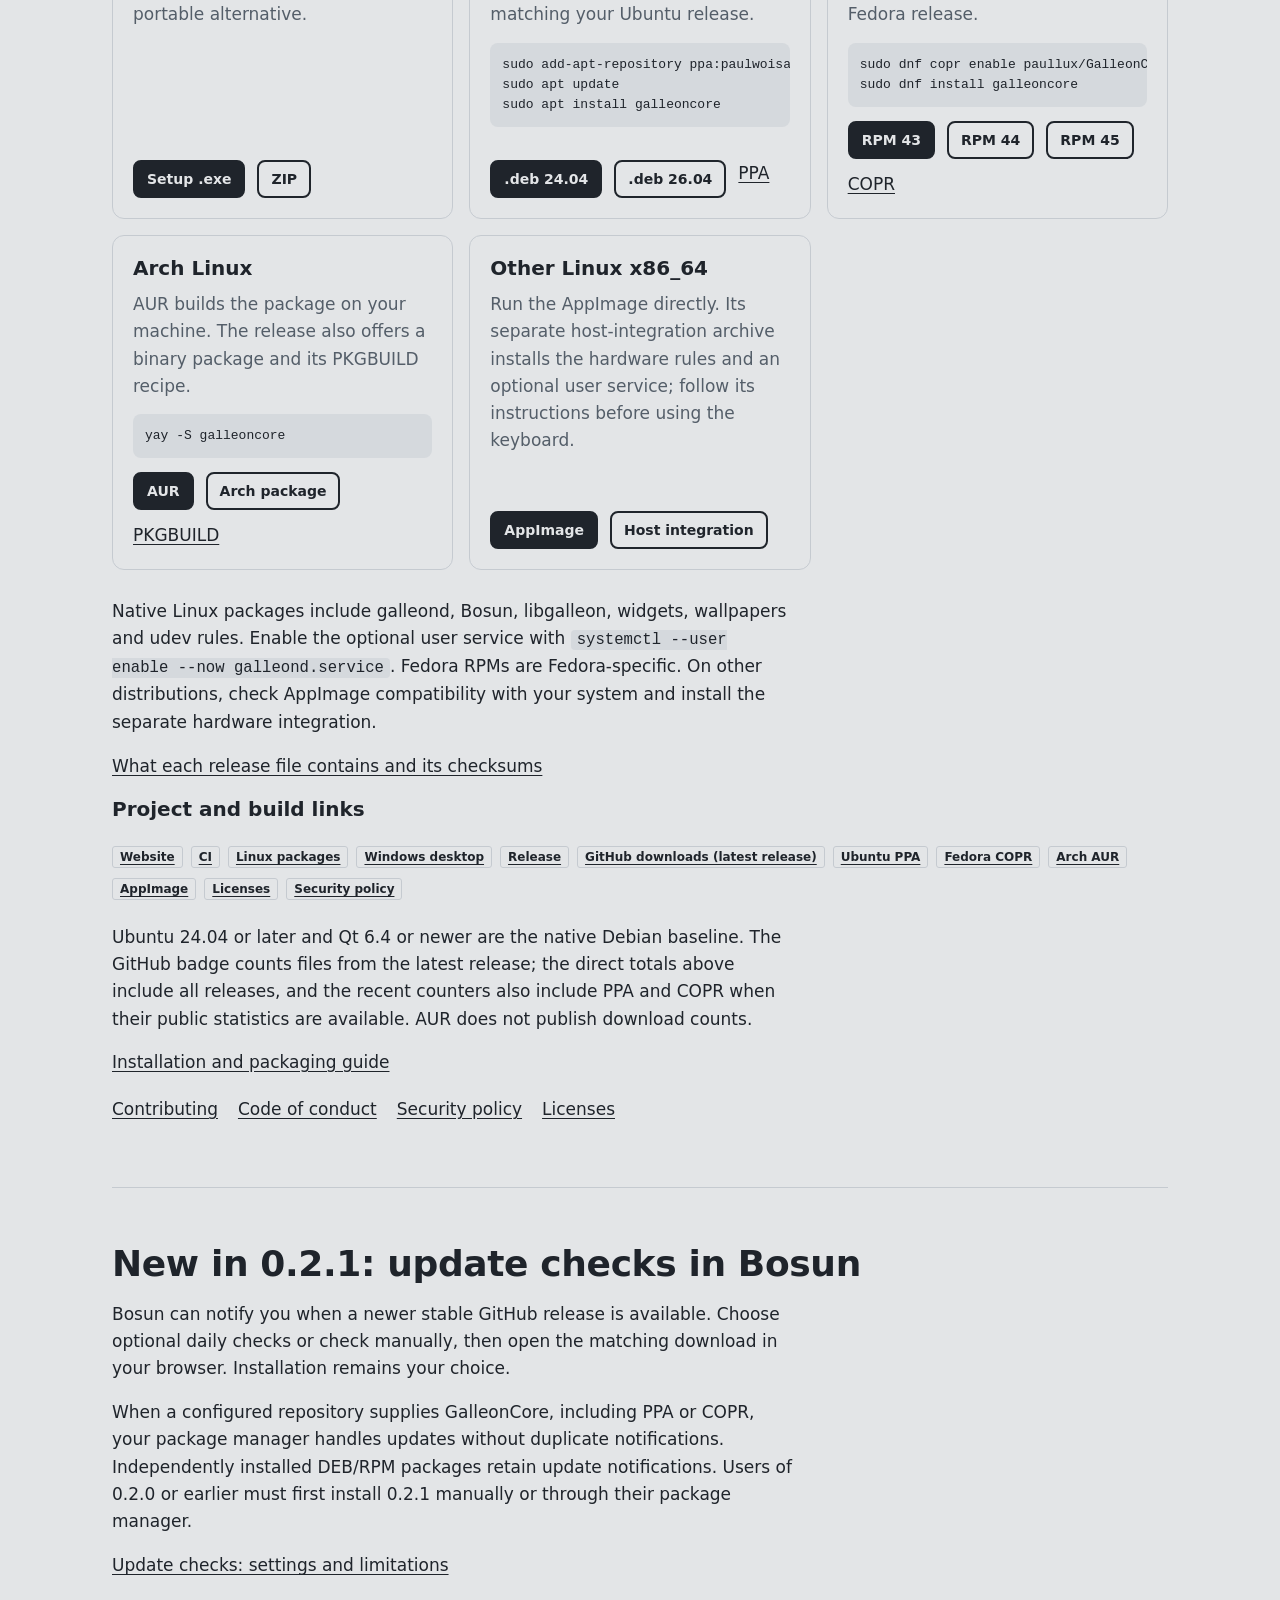
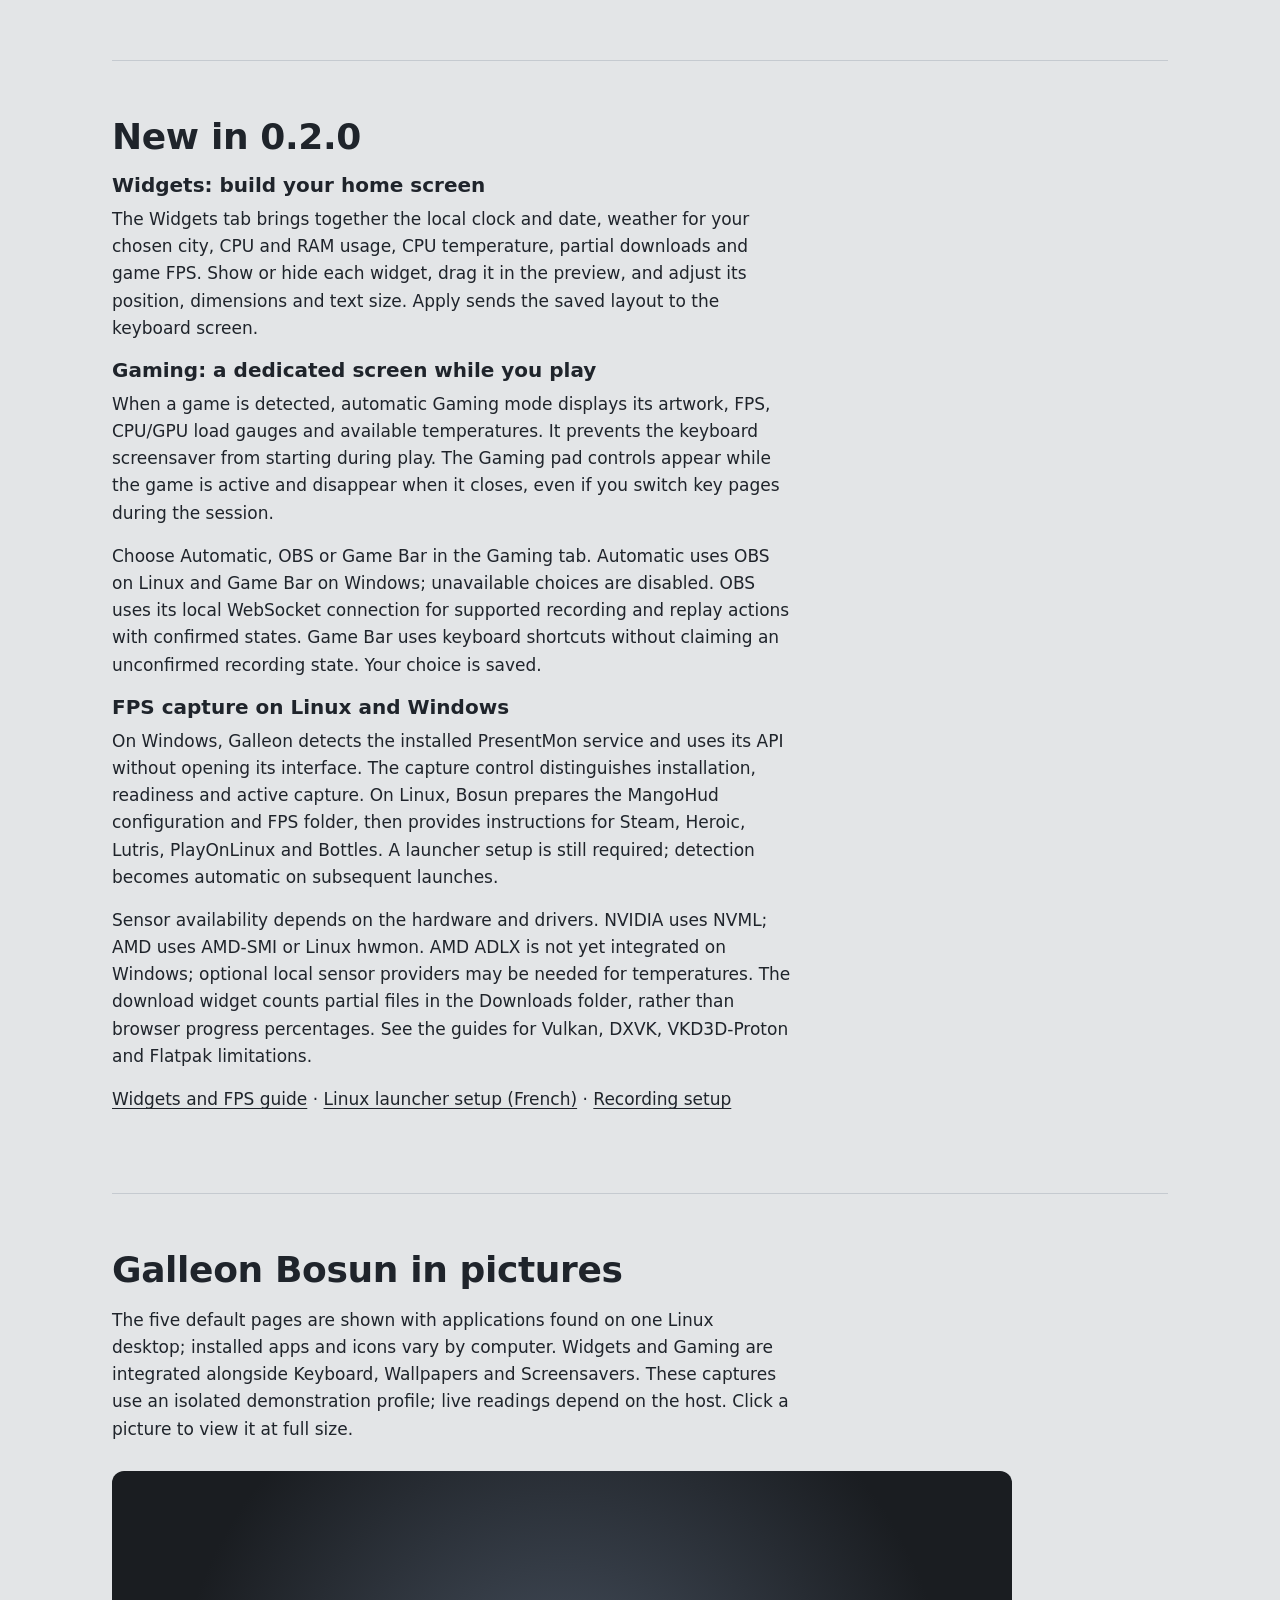
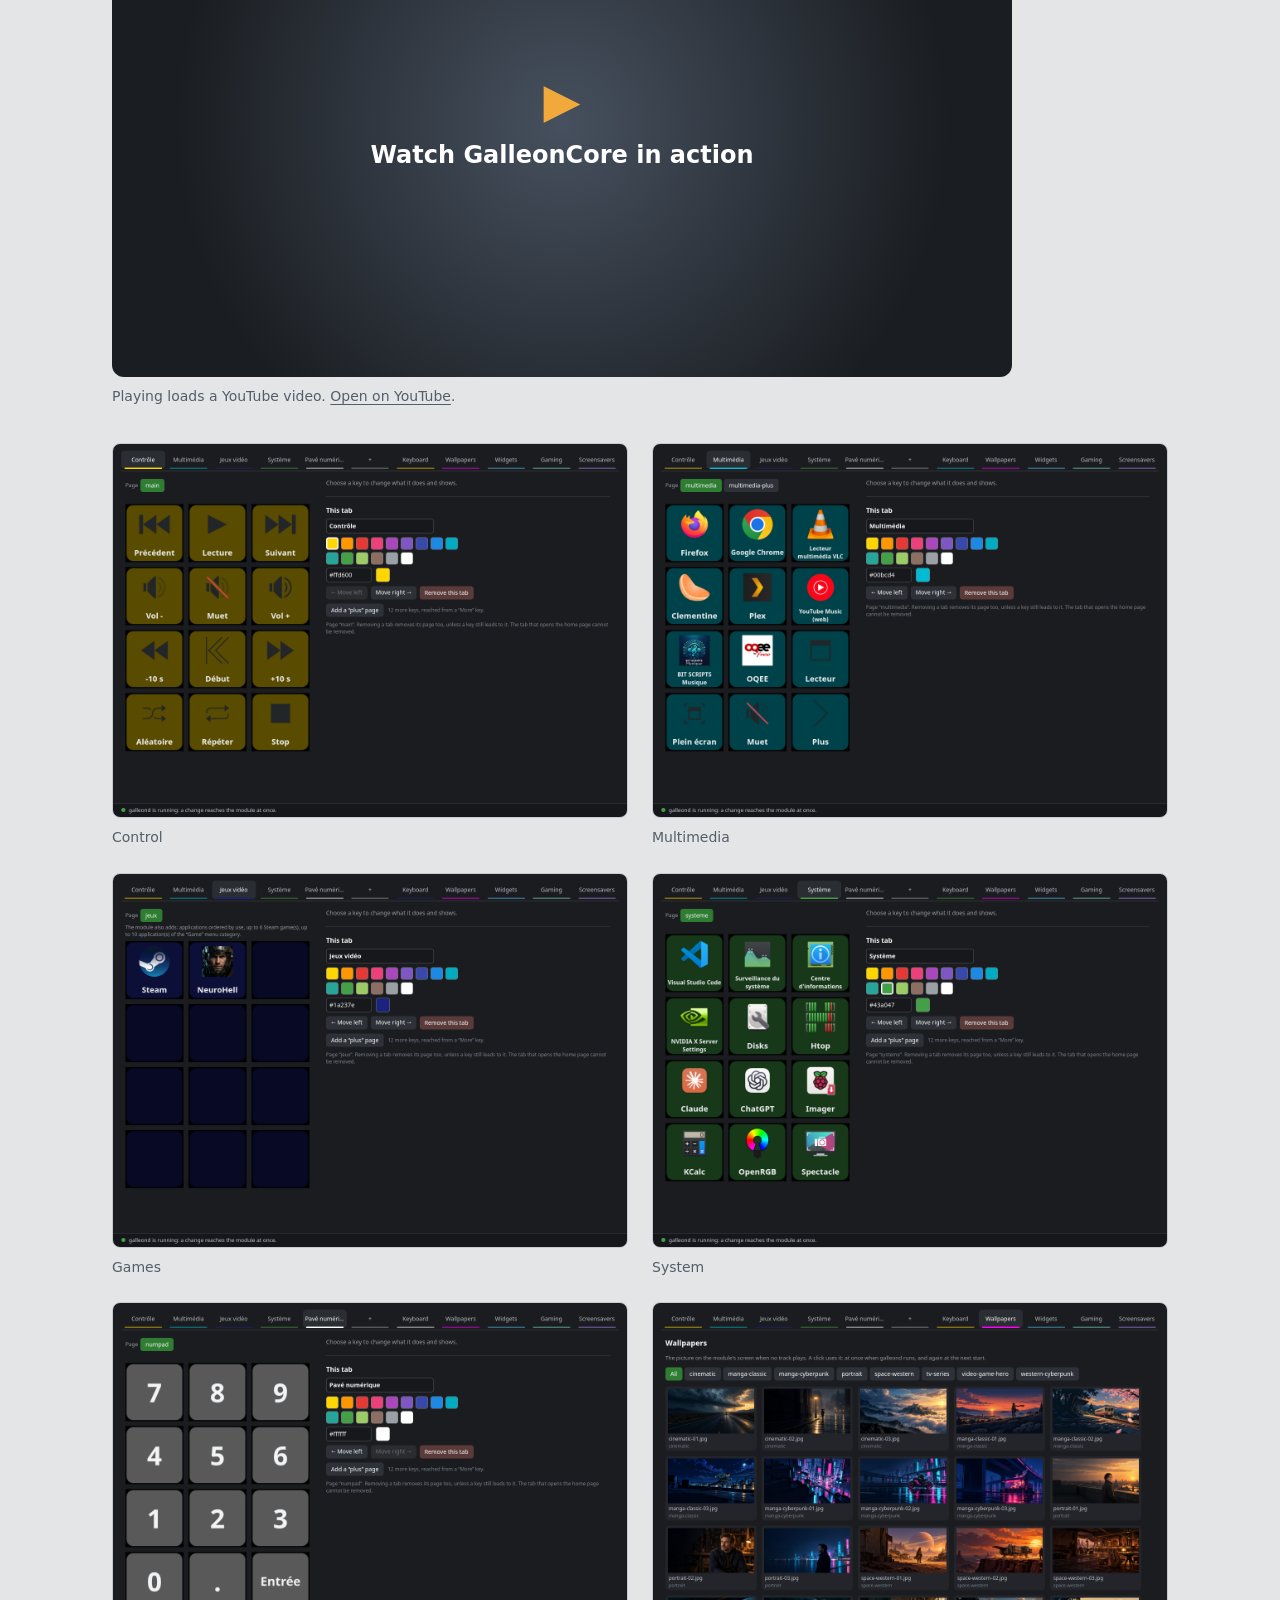
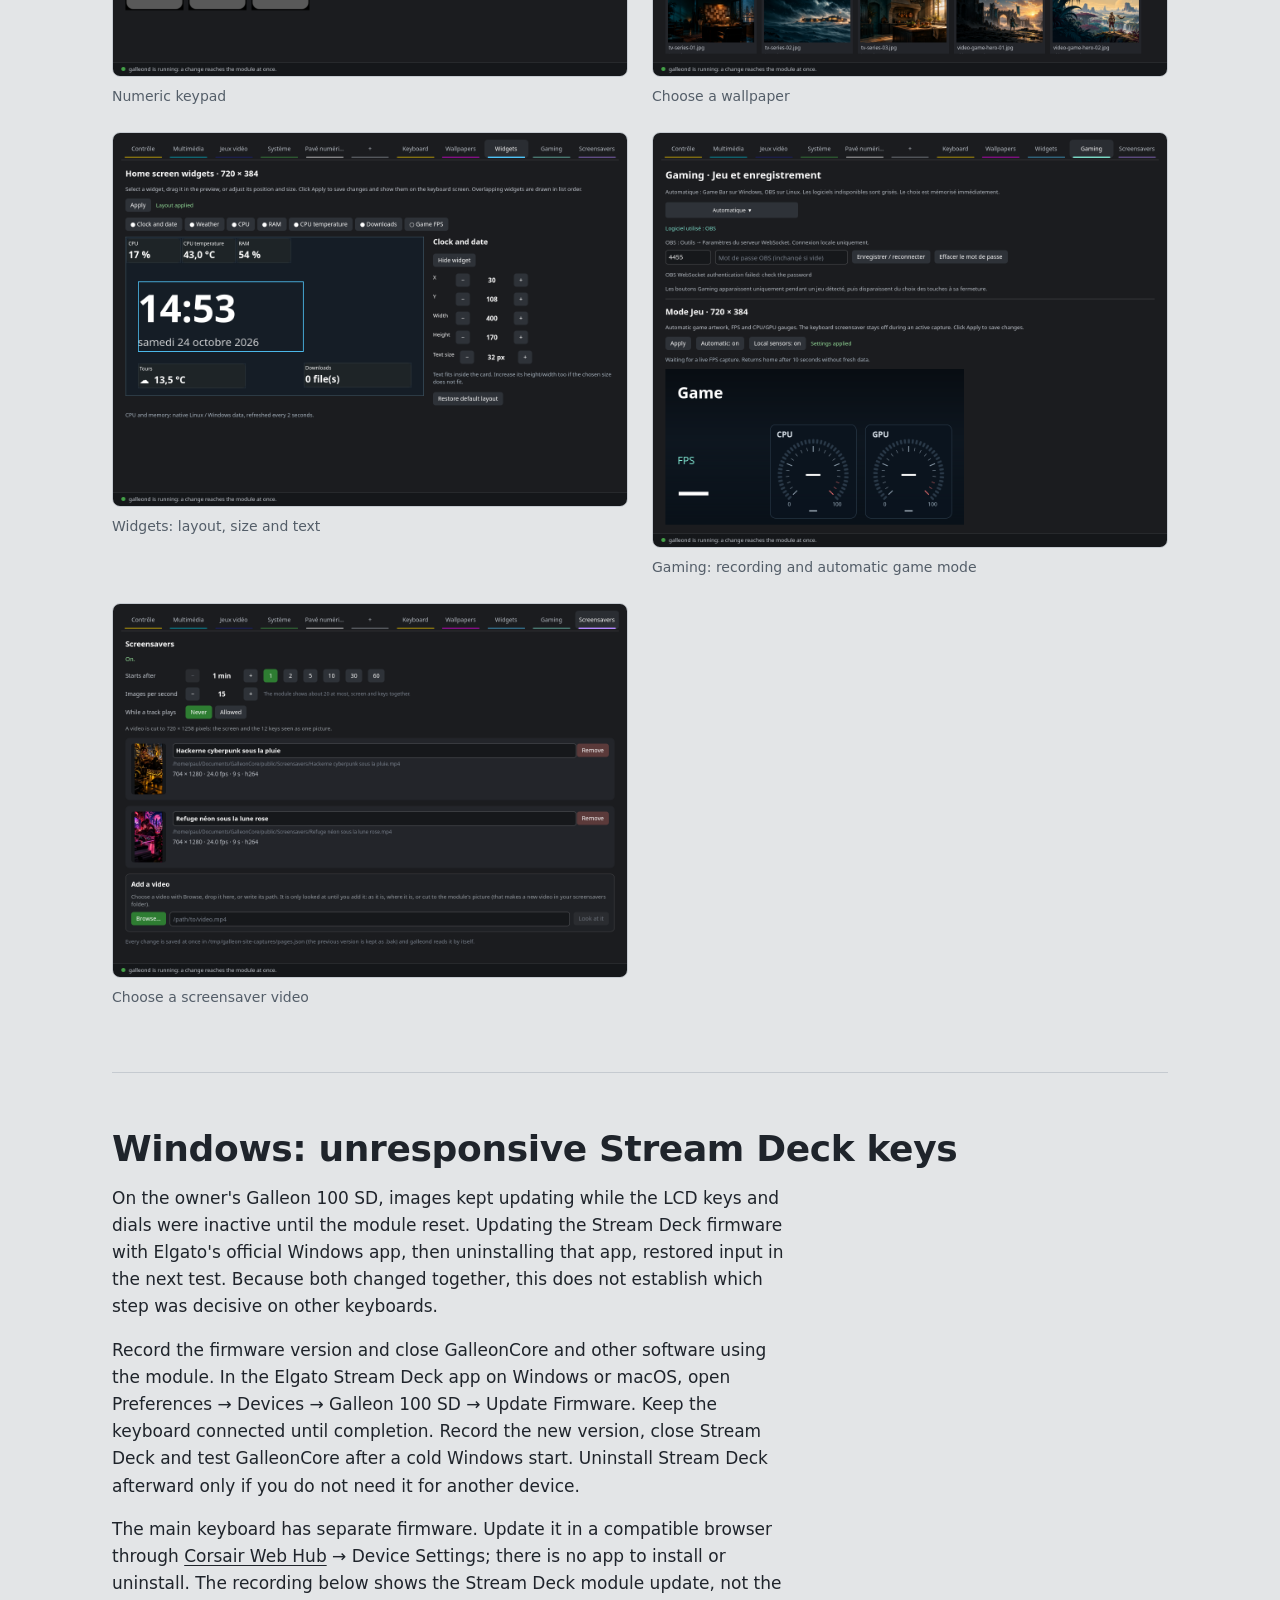
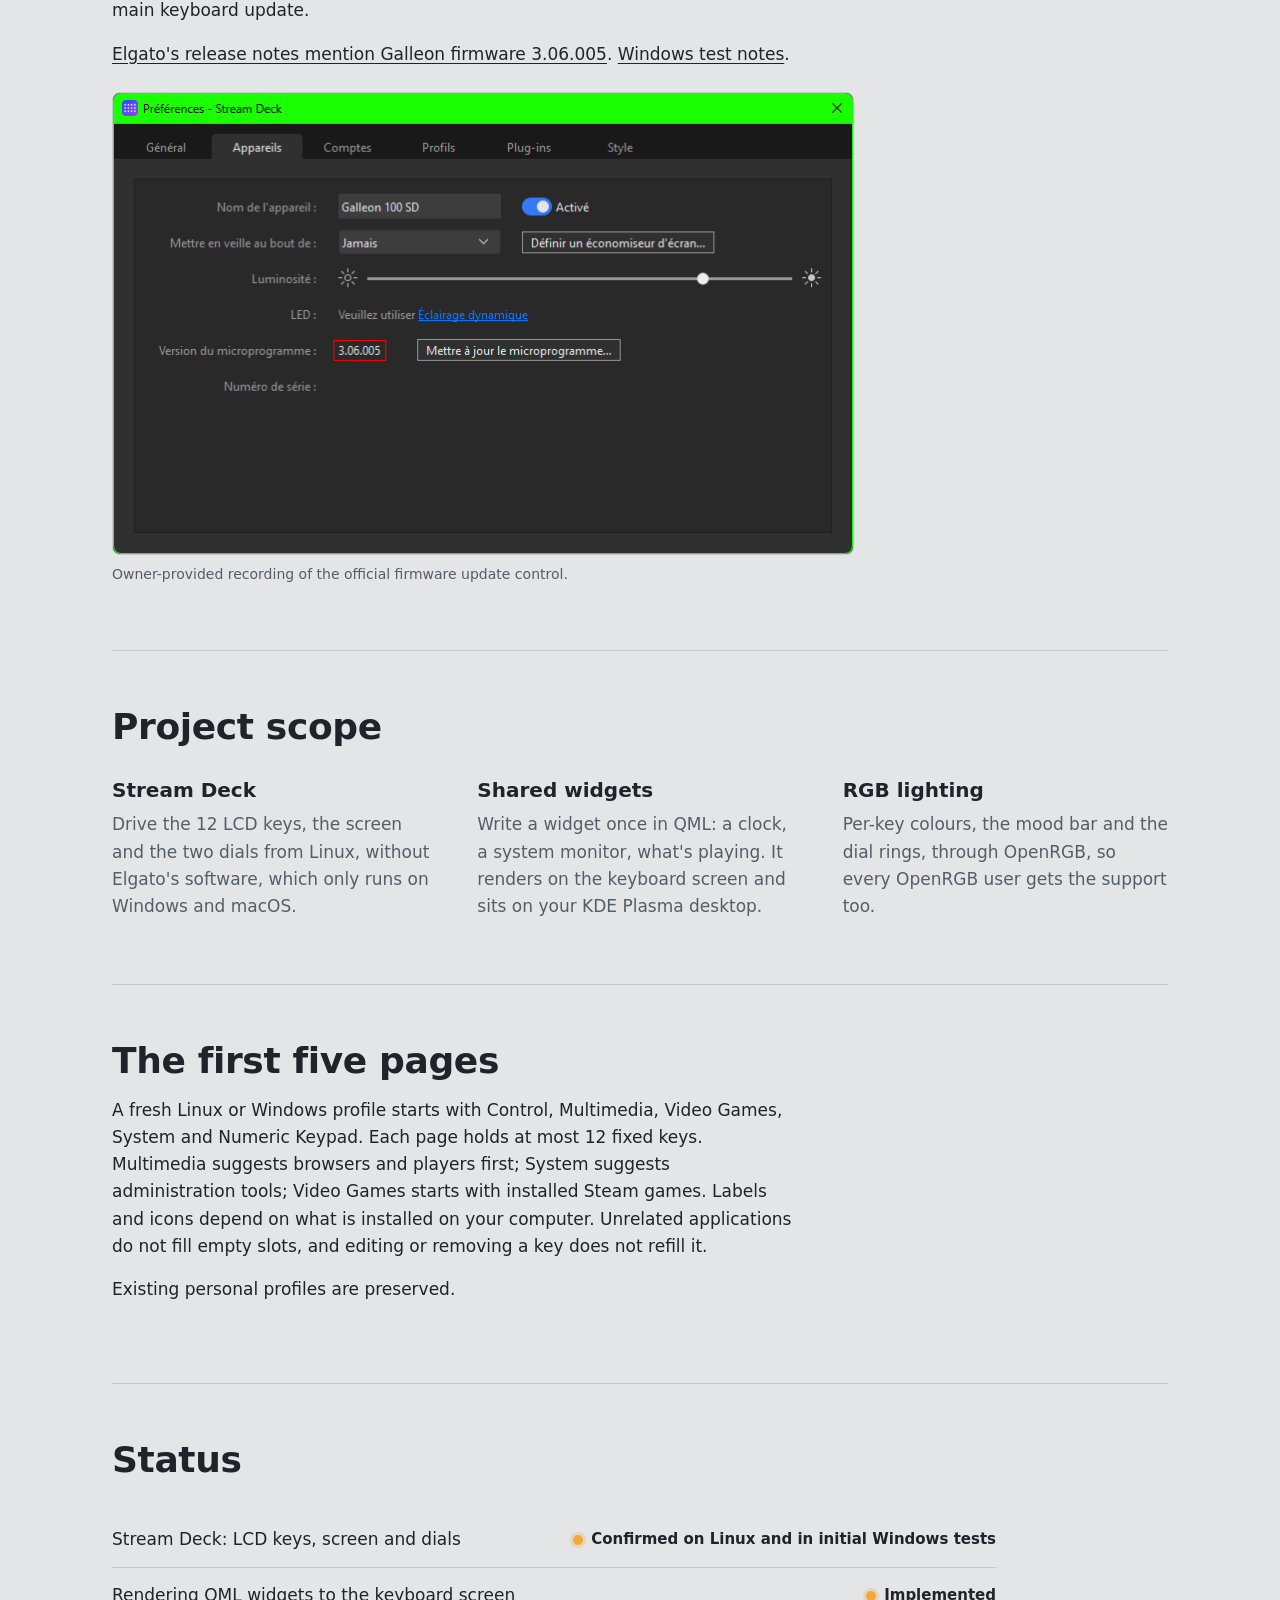
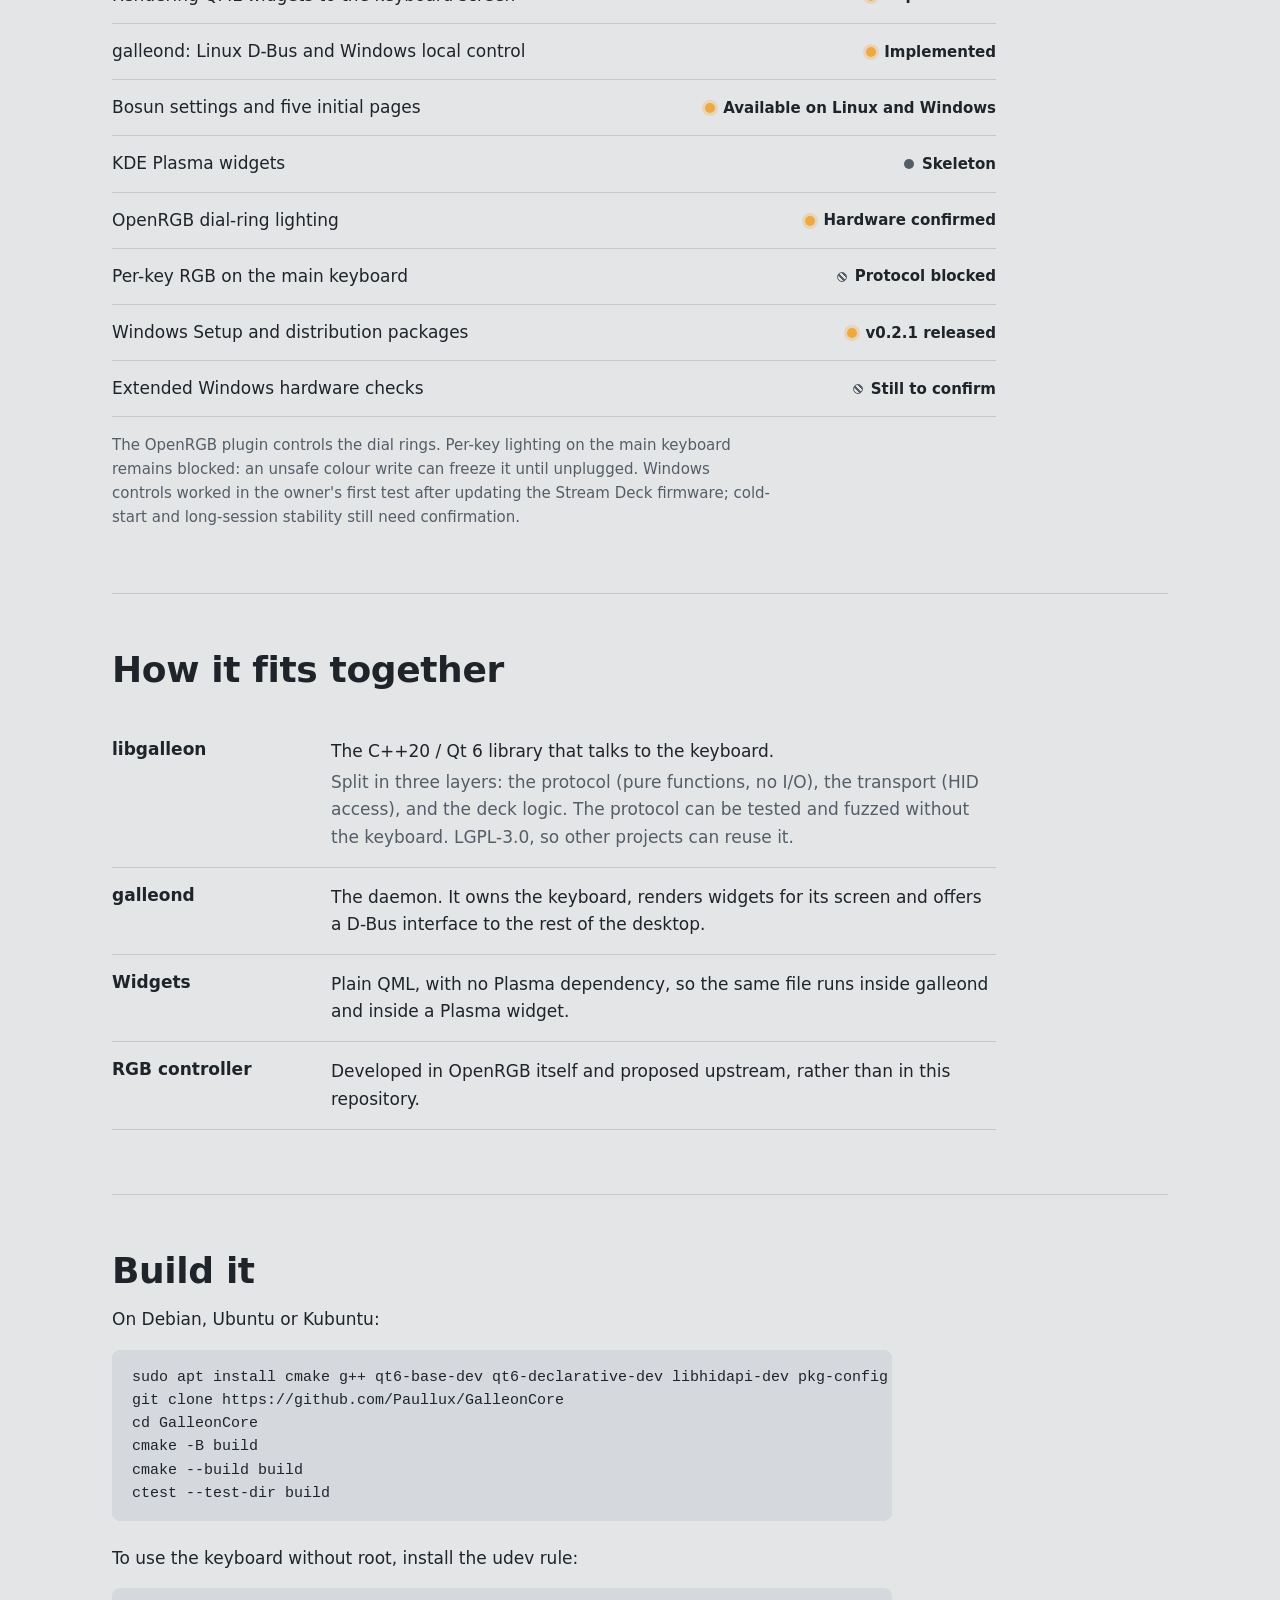
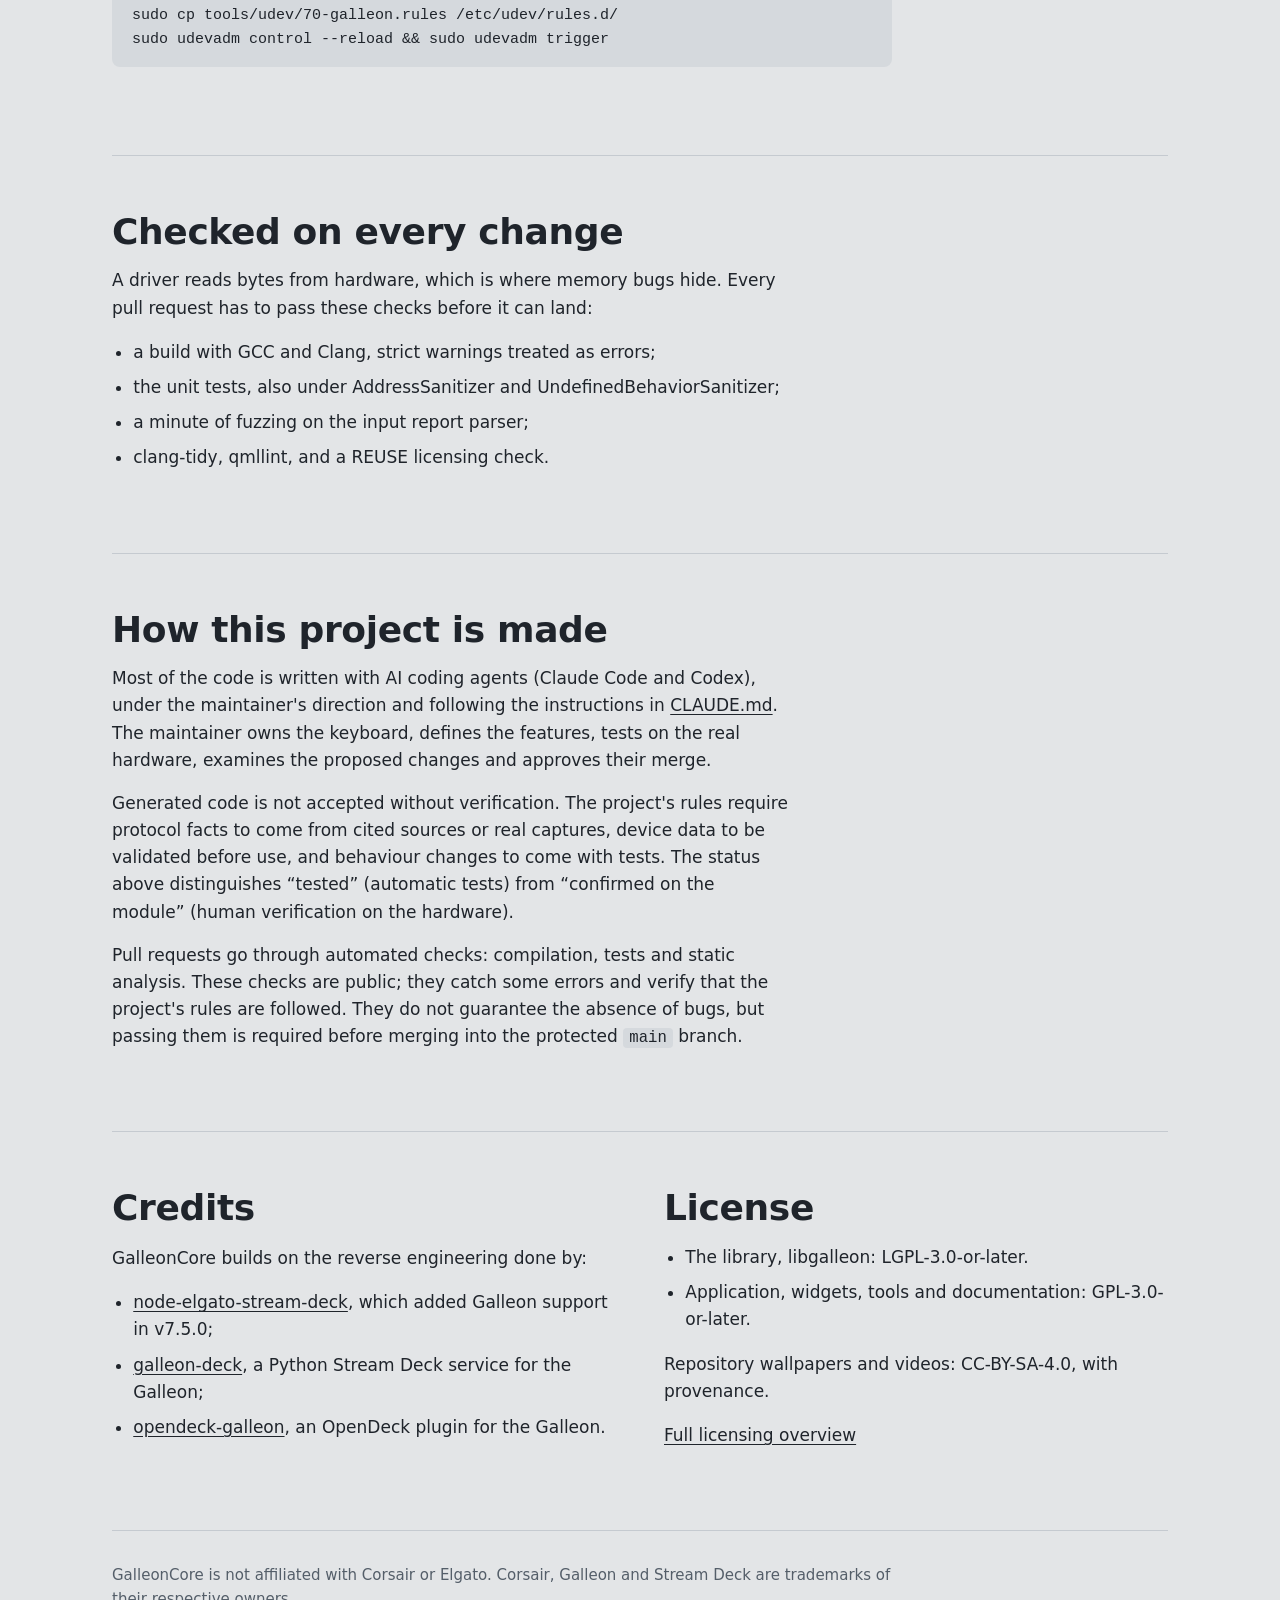
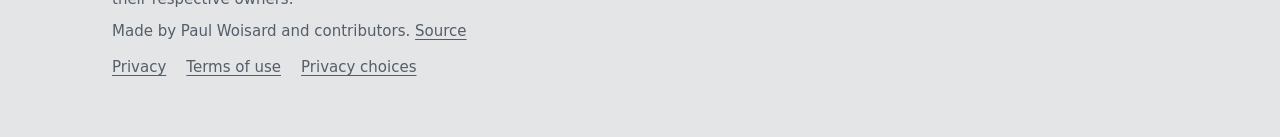
==== commit 9d4e774a: "site: restore live direct counters and recent estimate (site/index.html)" ====
--- a/site/index.html
+++ b/site/index.html
@@ -399,6 +399,7 @@
     <div class="download-stats" aria-live="polite">
       <h3><span lang="en">Download counts</span><span lang="fr">Compteurs de téléchargement</span></h3>
       <div class="download-stats-grid">
+        <div><strong data-download-stat="total"><span lang="en">Pending</span><span lang="fr">En attente</span></strong><small><span lang="en">Recent measured (approx.)</span><span lang="fr">Mesurés récemment (approx.)</span></small></div>
         <div><strong data-download-stat="windows">—</strong><small>Windows · <span lang="en">all direct downloads</span><span lang="fr">téléchargements directs cumulés</span></small><small>7d : <span data-download-week="windows">—</span></small><small>24h : <span data-download-day="windows">—</span></small></div>
         <div><strong data-download-stat="ubuntu">—</strong><small>Ubuntu .deb · <span lang="en">all direct downloads</span><span lang="fr">téléchargements directs cumulés</span></small><small>7d : <span data-download-week="ubuntu">—</span></small><small>24h : <span data-download-day="ubuntu">—</span></small></div>
         <div><strong data-download-stat="fedora">—</strong><small>Fedora RPM · <span lang="en">all direct downloads</span><span lang="fr">téléchargements directs cumulés</span></small><small>7d : <span data-download-week="fedora">—</span></small><small>24h : <span data-download-day="fedora">—</span></small></div>
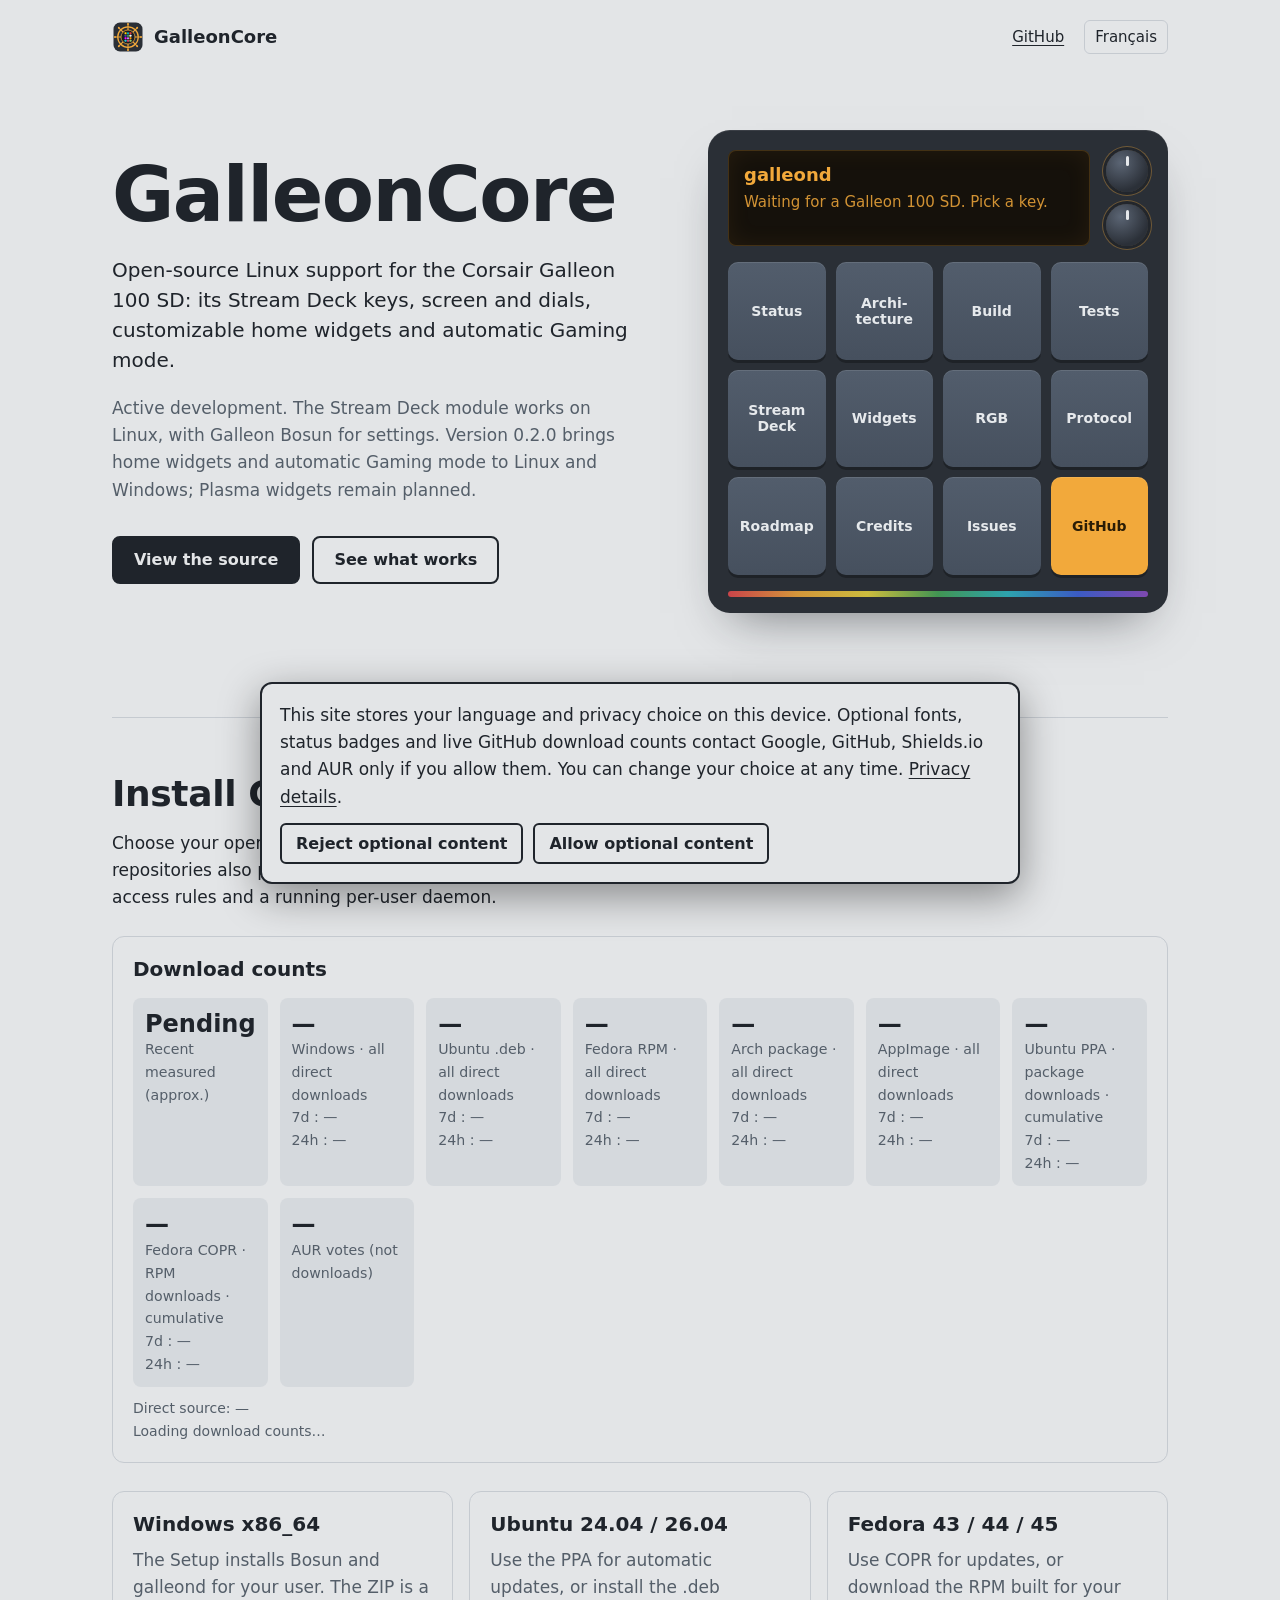
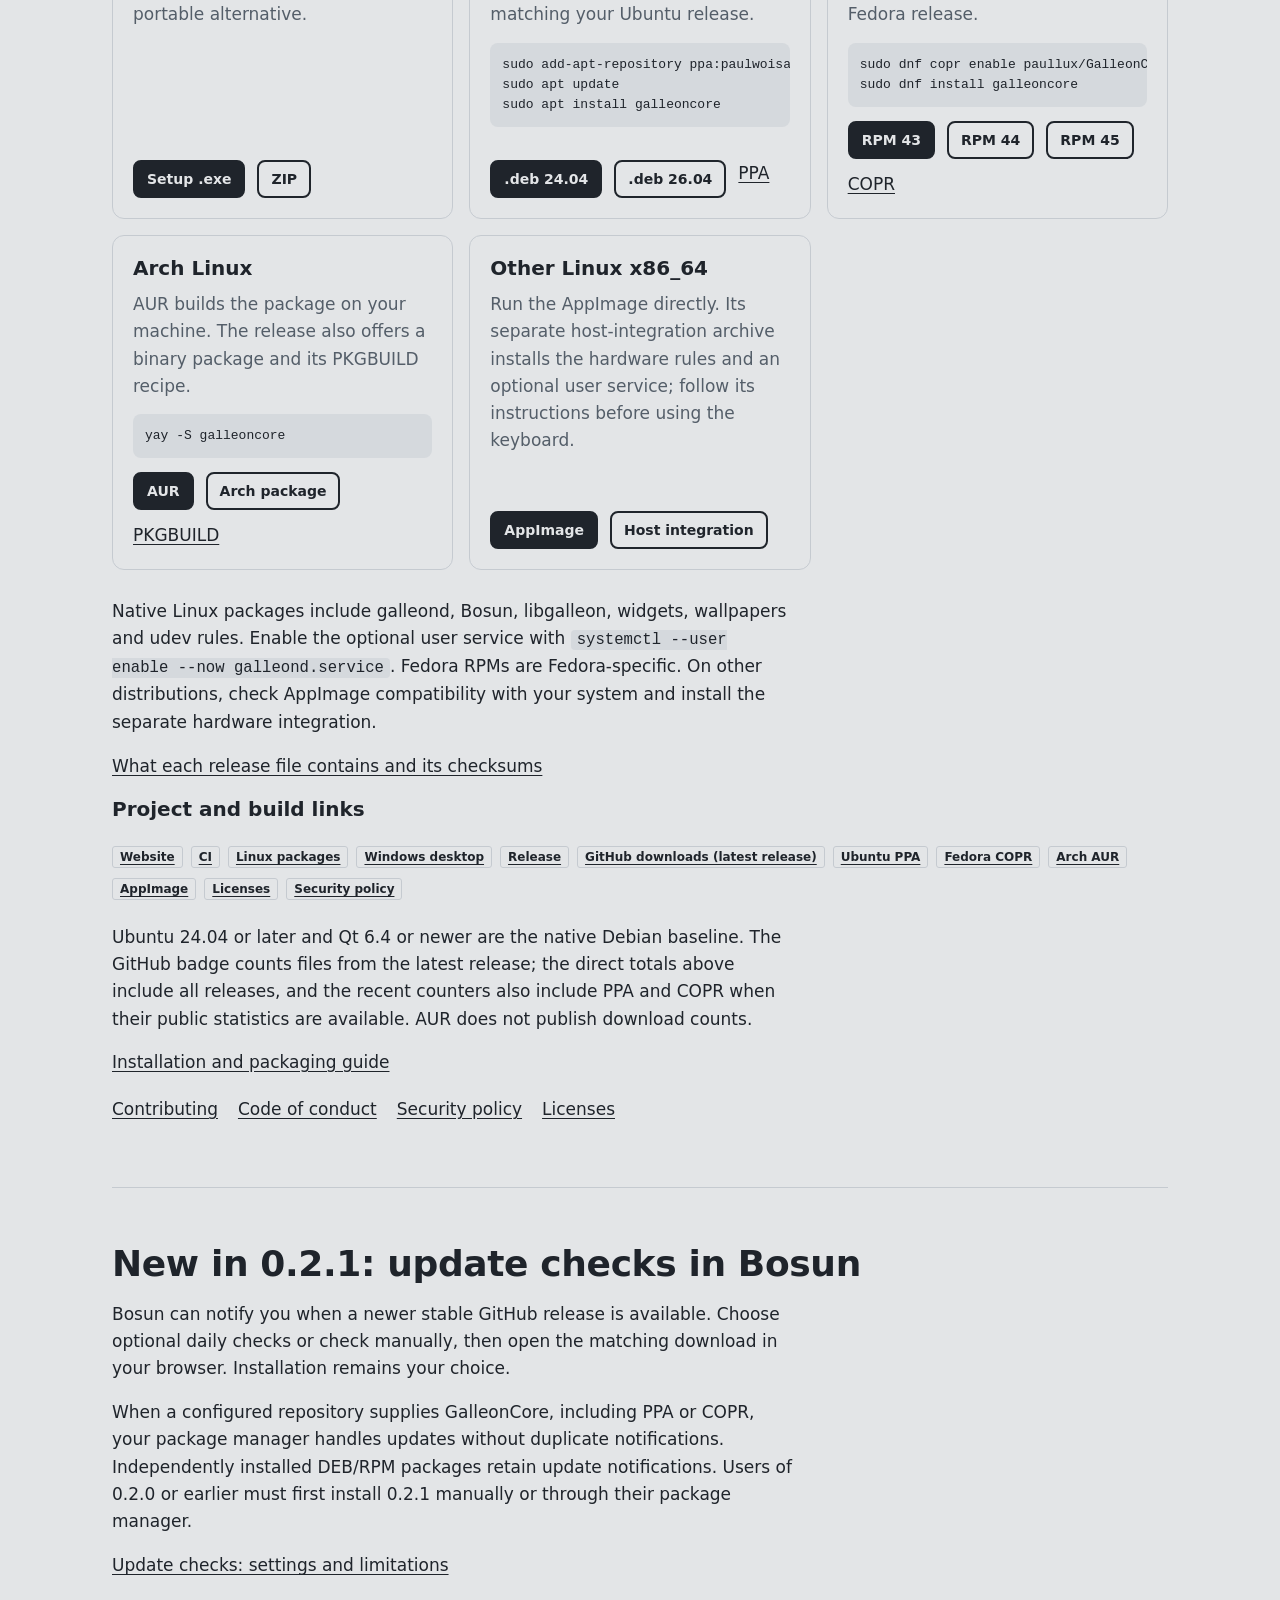
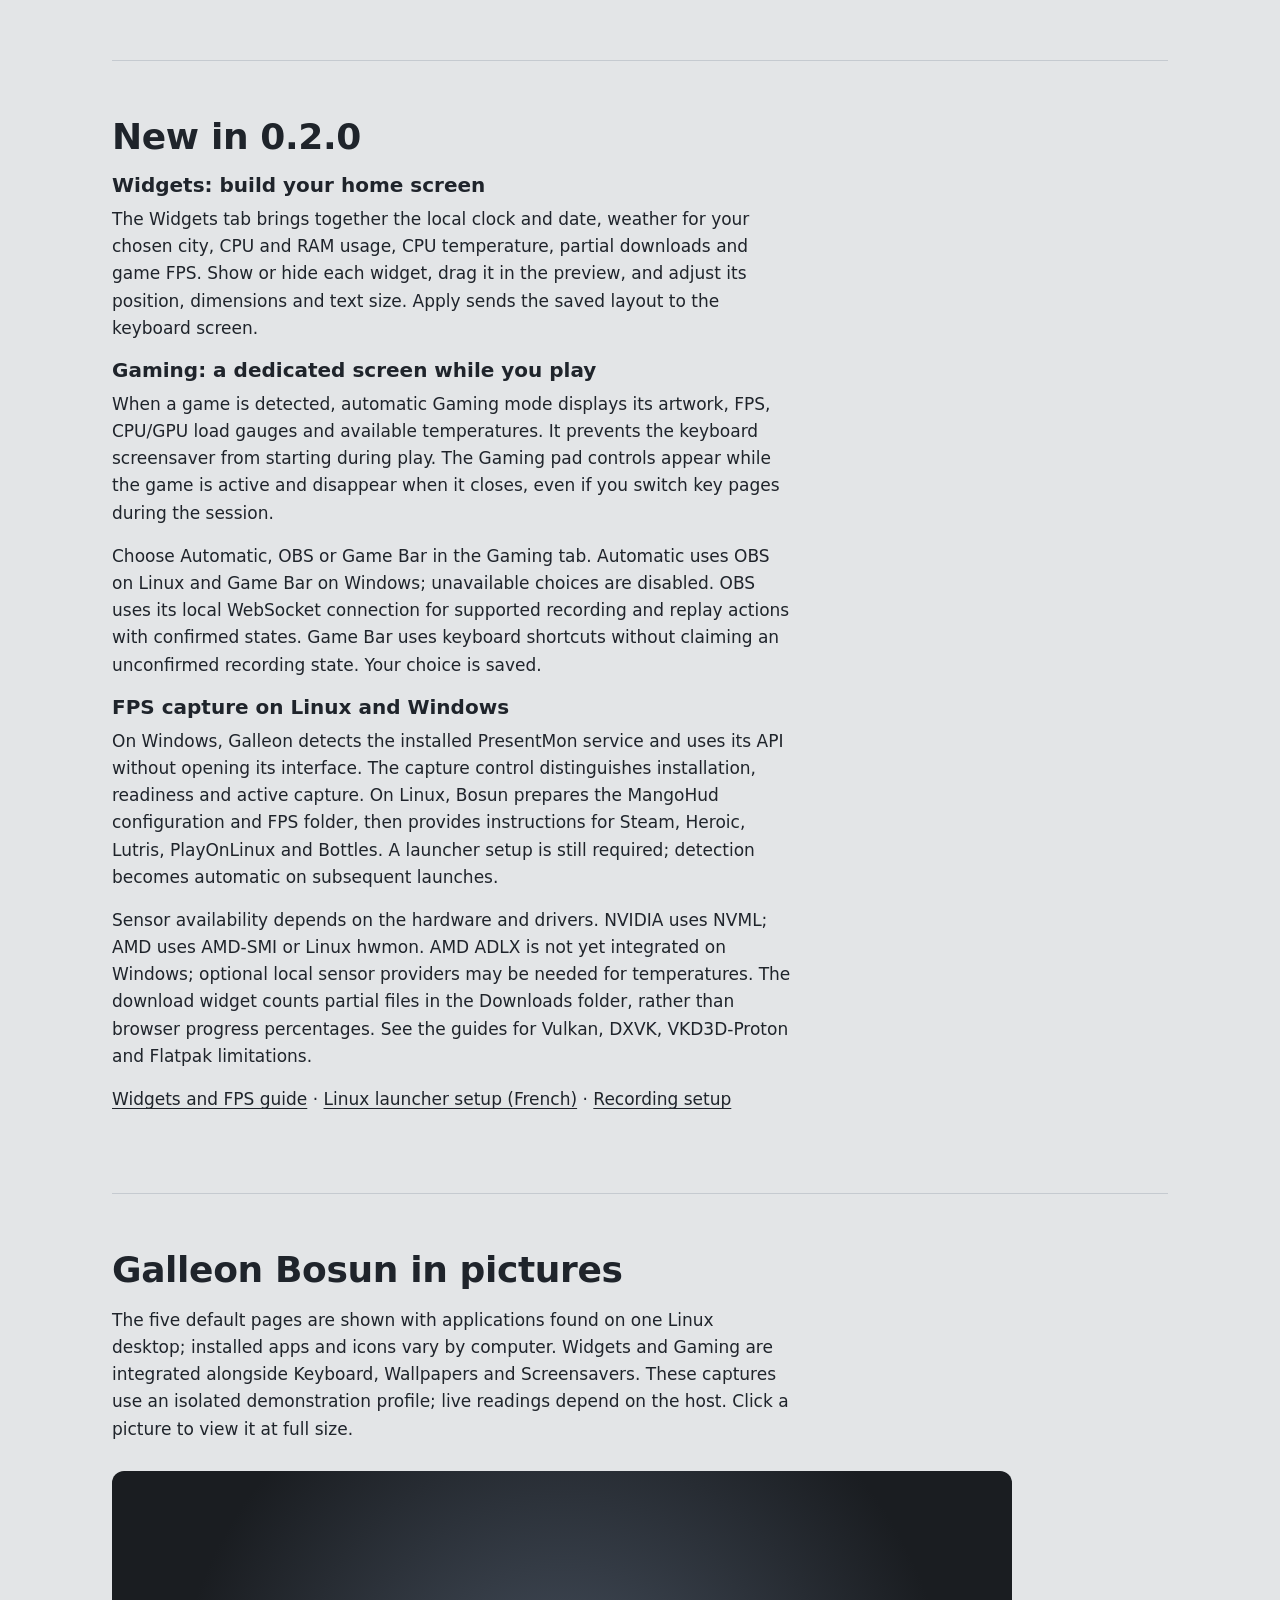
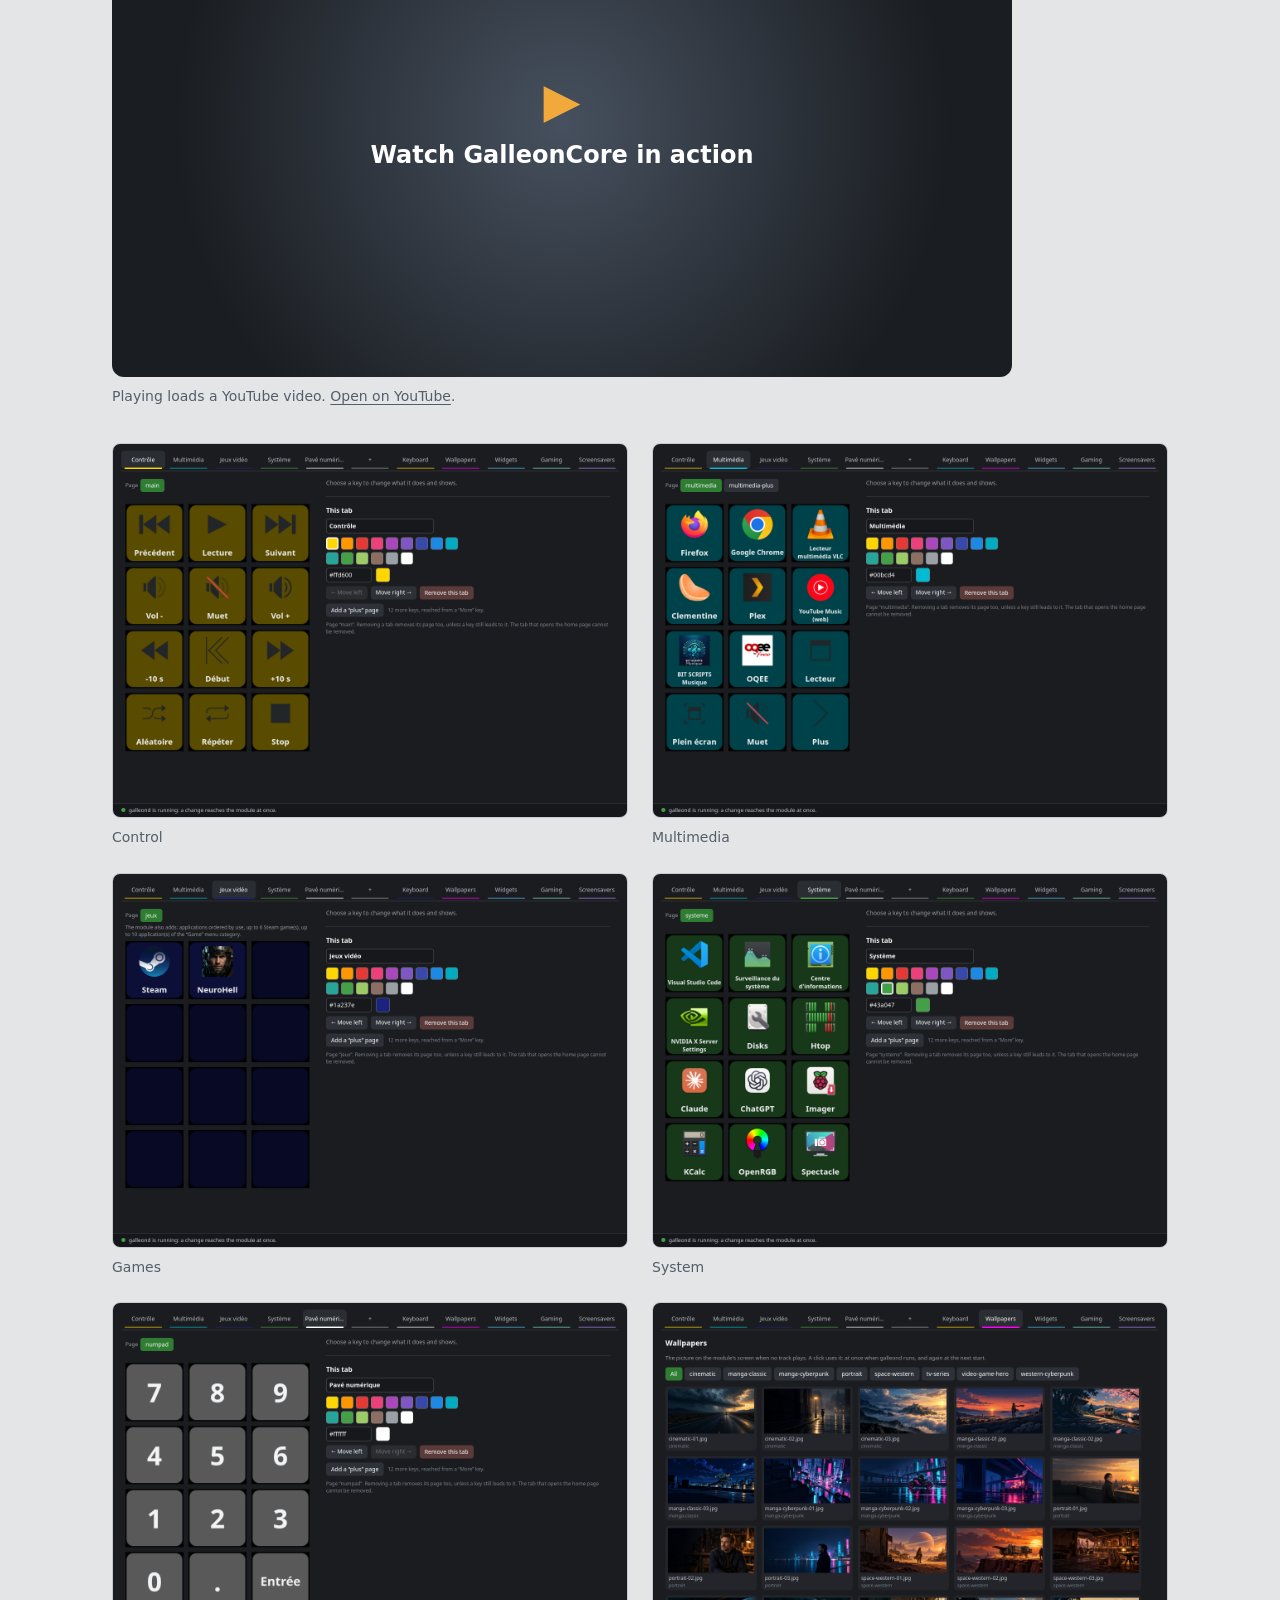
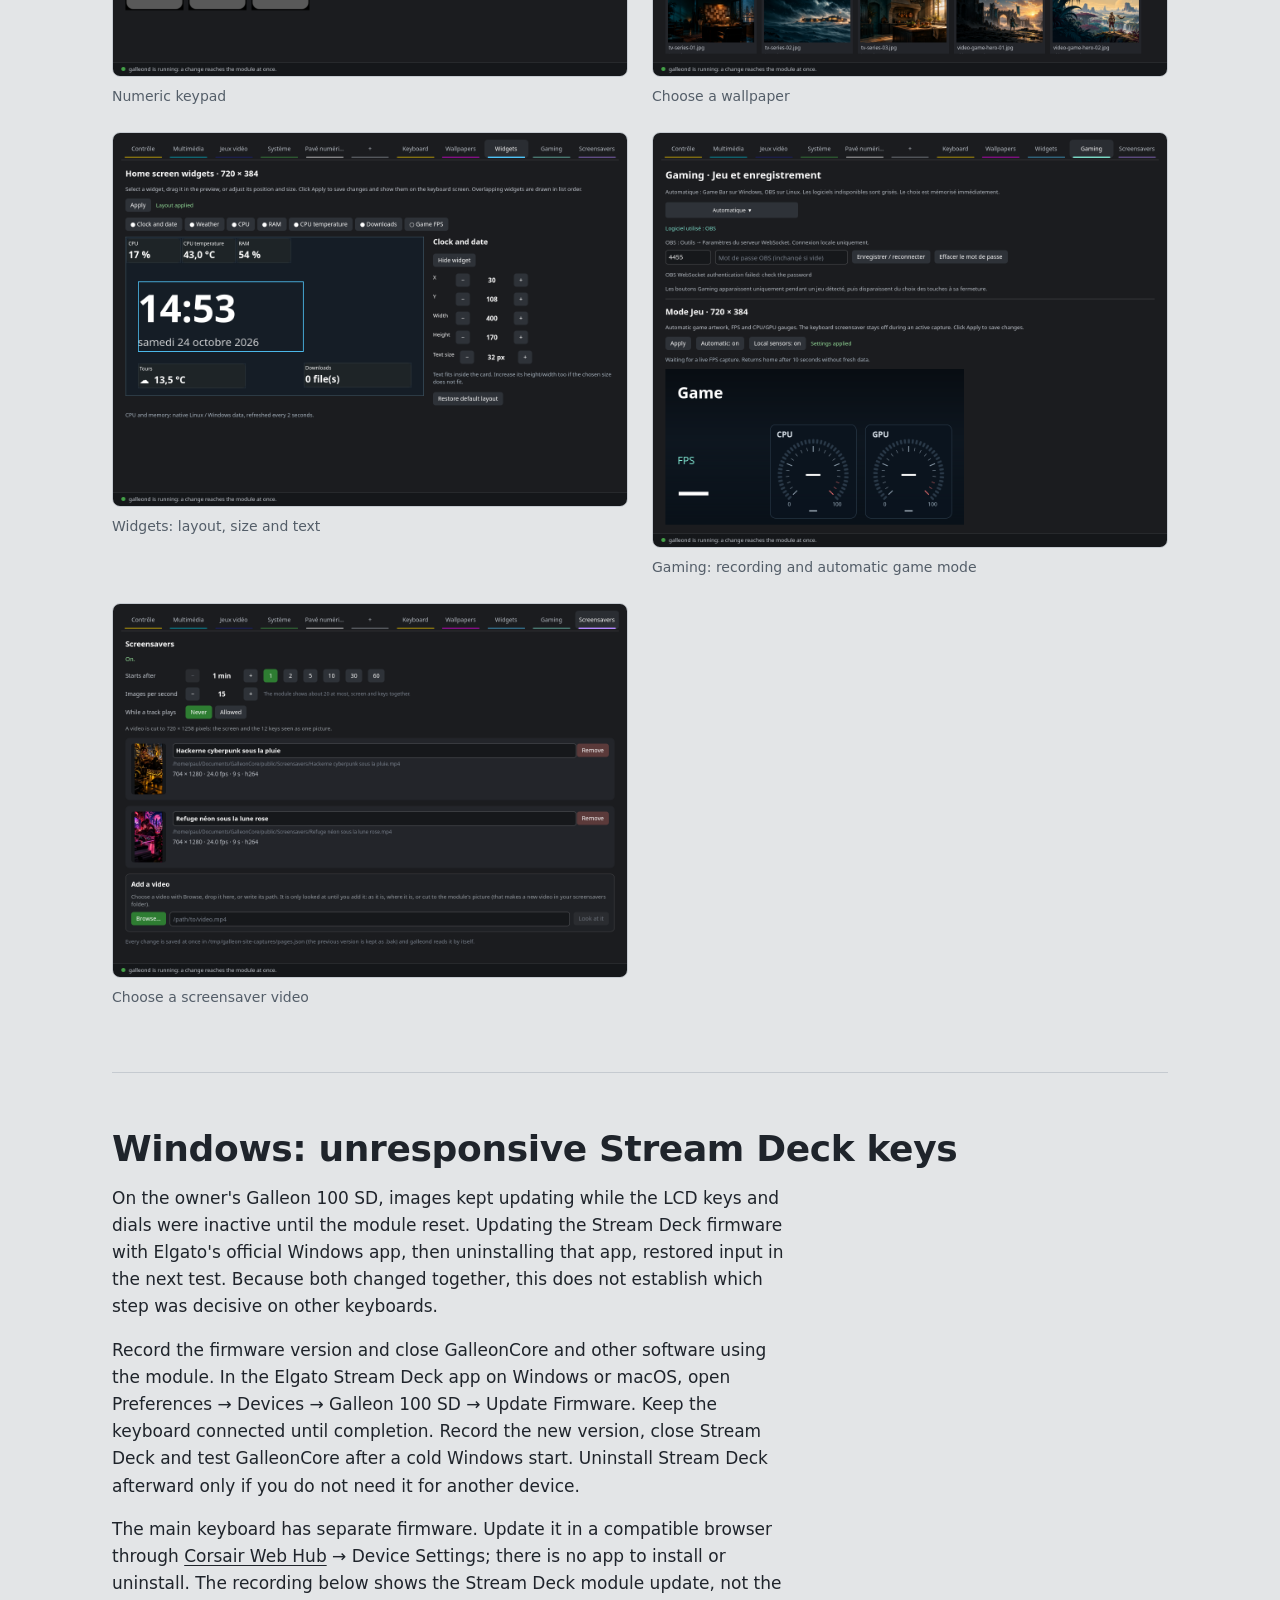
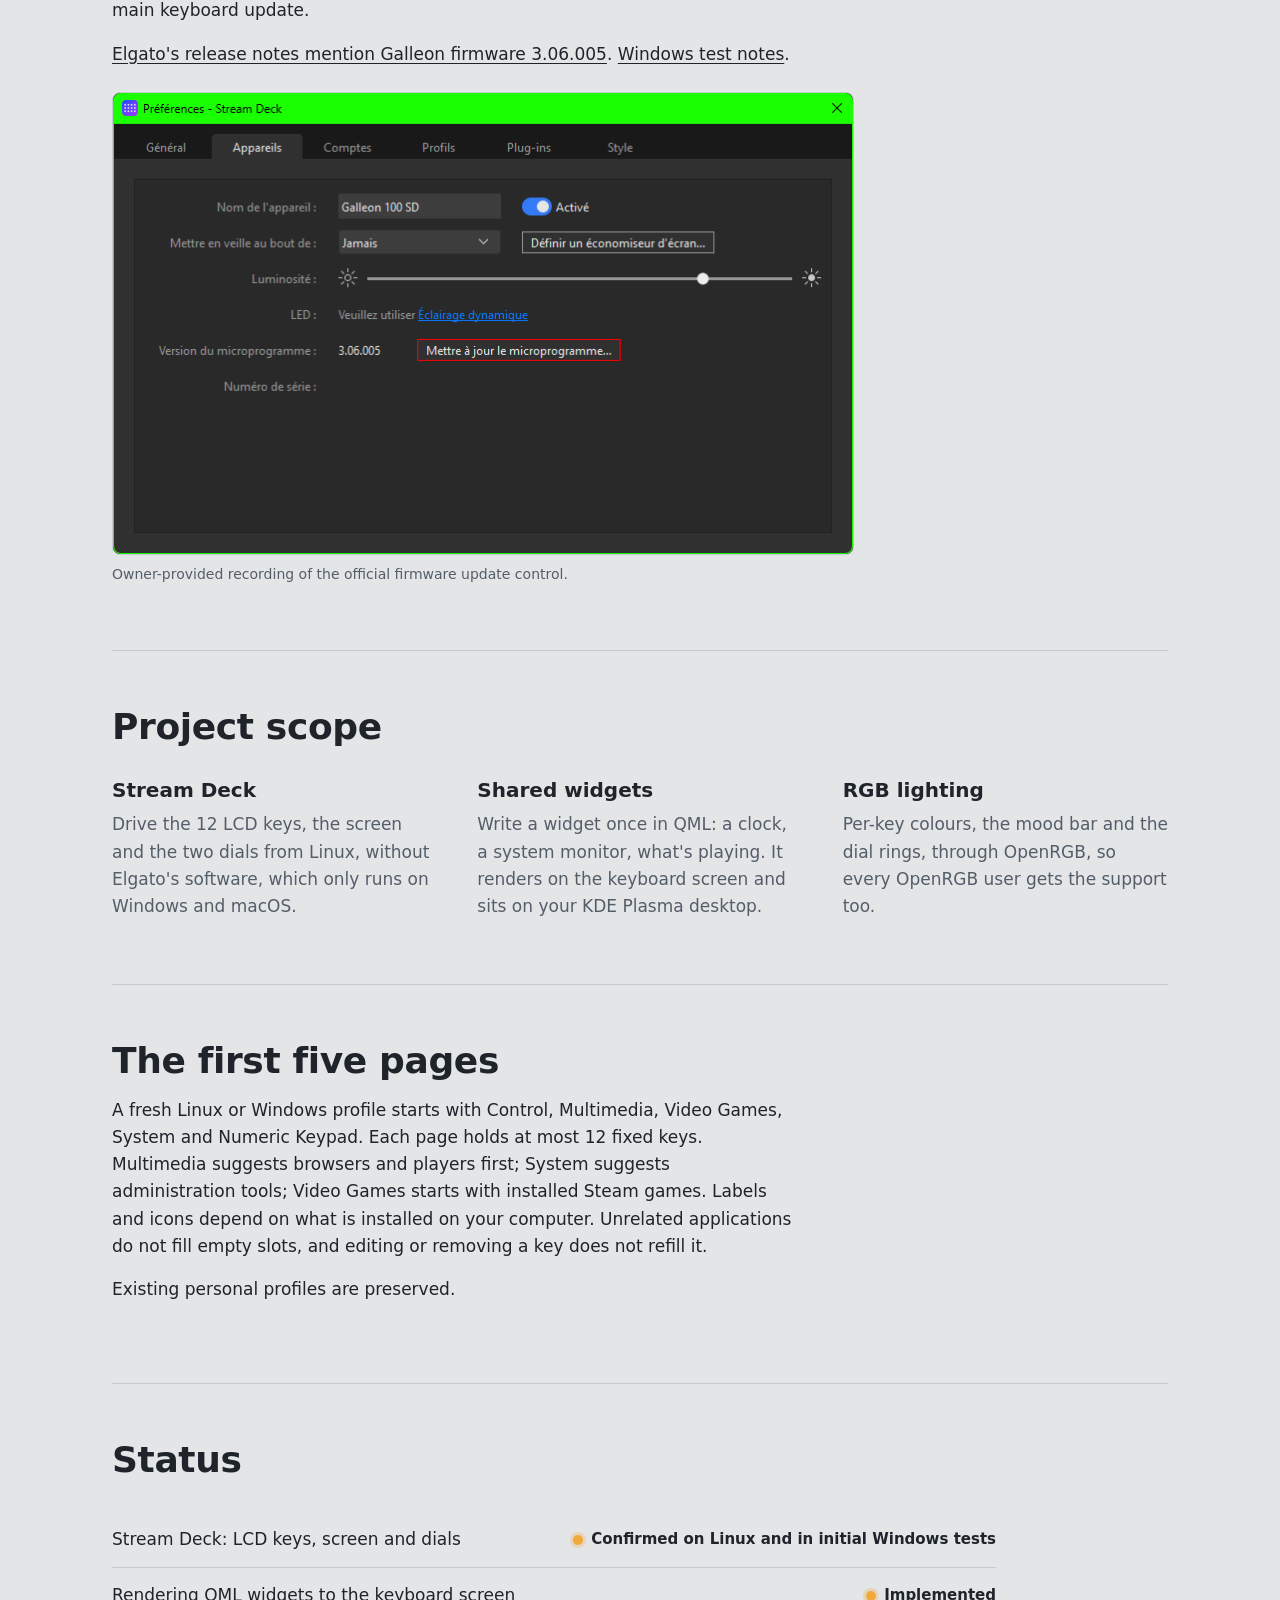
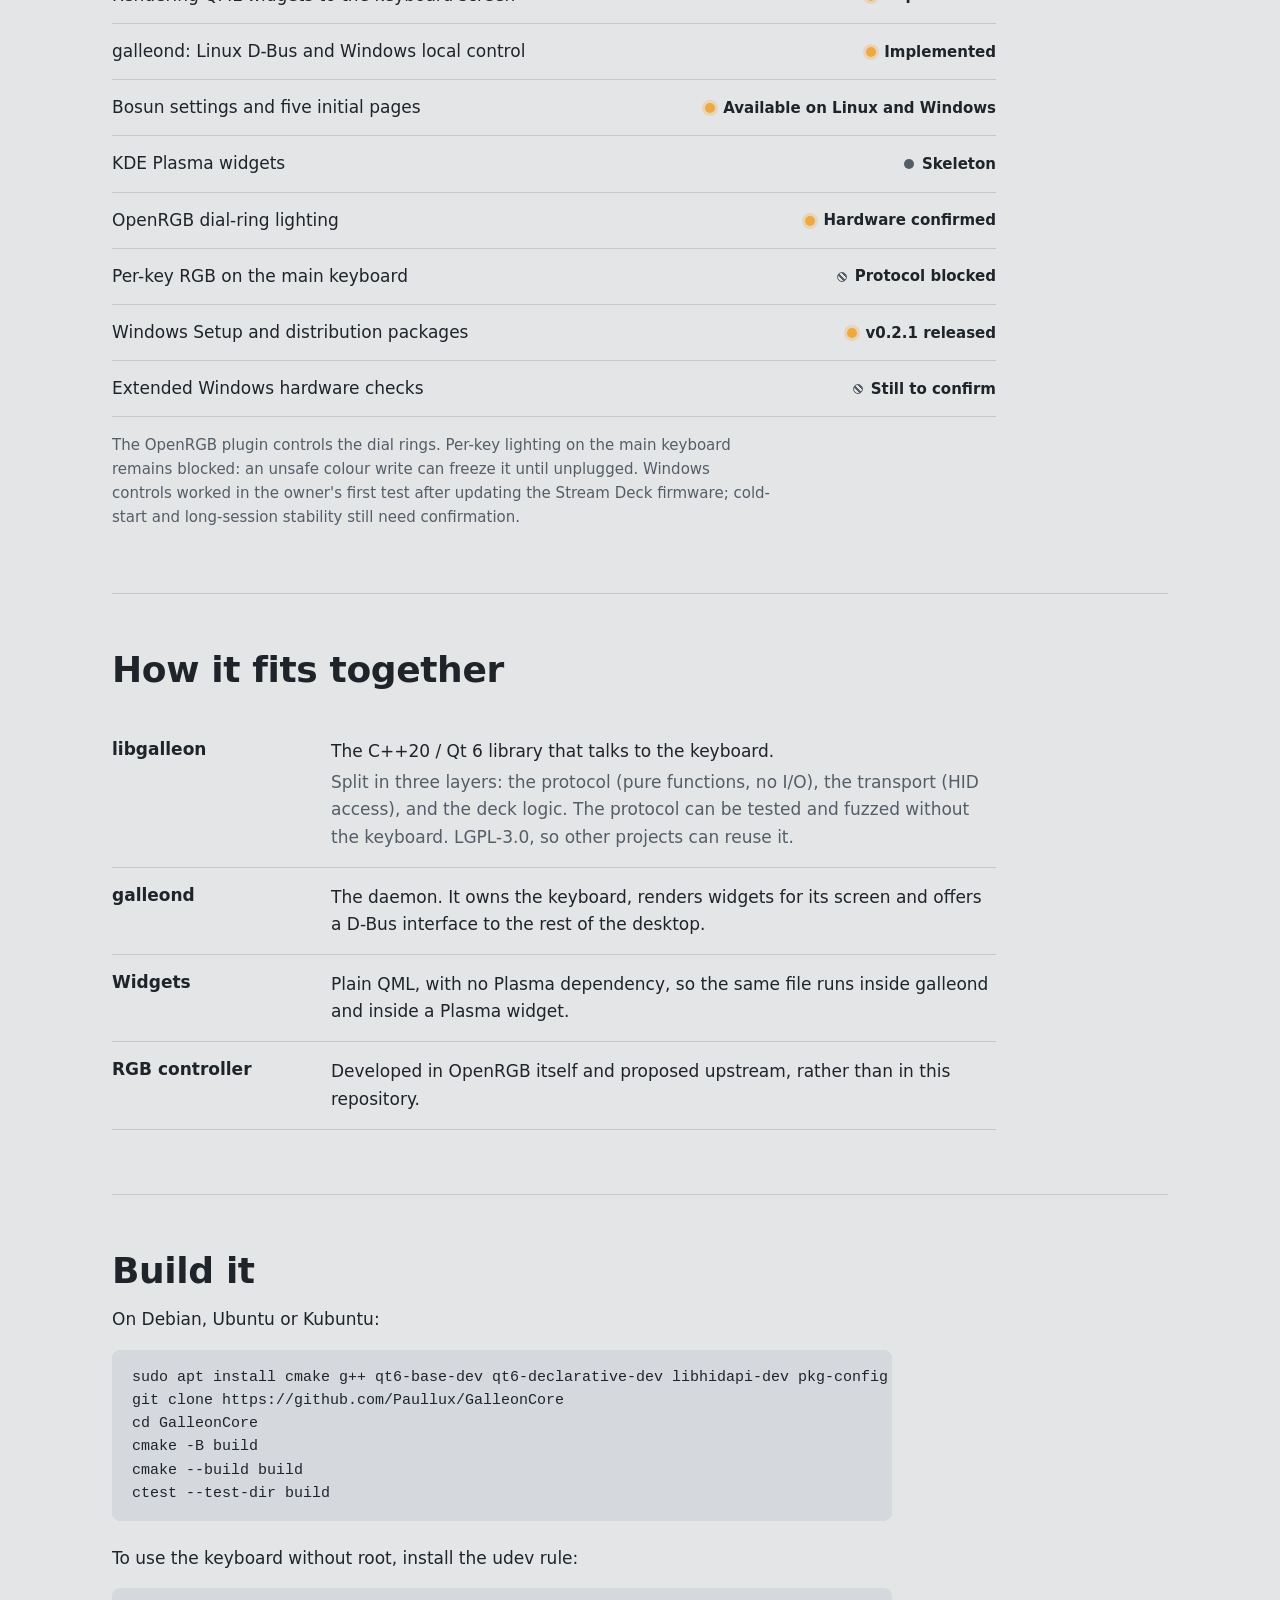
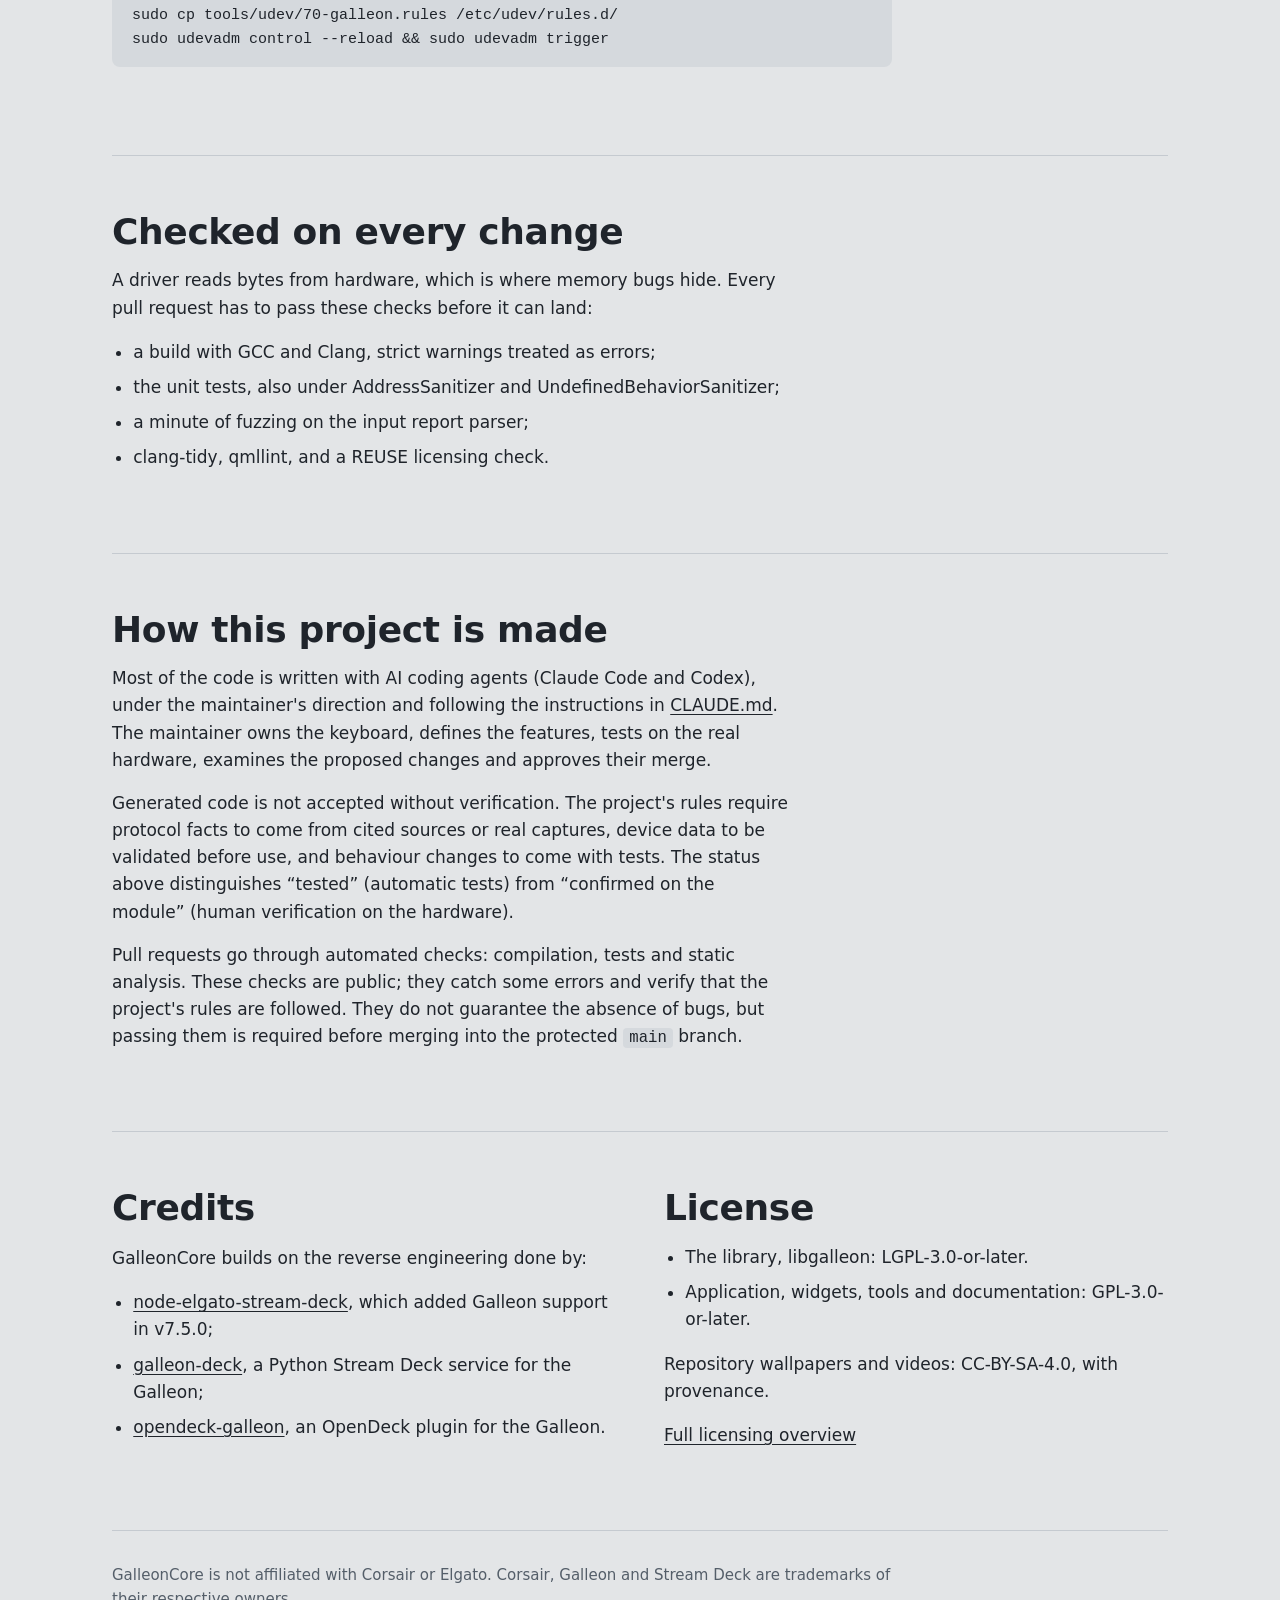
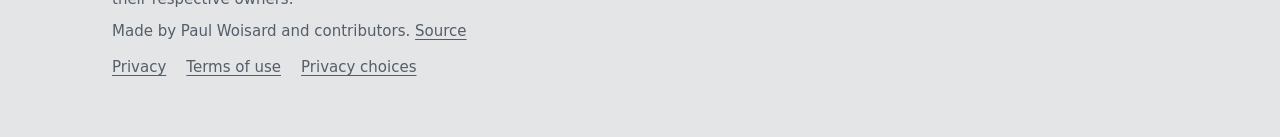
==== commit c0de60e5: "Fix all-channel approximate recent download totals" ====
--- a/site/index.html
+++ b/site/index.html
@@ -399,7 +399,7 @@
     <div class="download-stats" aria-live="polite">
       <h3><span lang="en">Download counts</span><span lang="fr">Compteurs de téléchargement</span></h3>
       <div class="download-stats-grid">
-        <div><strong data-download-stat="total"><span lang="en">Pending</span><span lang="fr">En attente</span></strong><small><span lang="en">Recent measured (approx.)</span><span lang="fr">Mesurés récemment (approx.)</span></small></div>
+        <div><strong data-download-stat="total"><span lang="en">Pending</span><span lang="fr">En attente</span></strong><small><span lang="en">Recent measured (approx.)</span><span lang="fr">Mesurés récemment (approx.)</span><span data-download-total-window></span></small></div>
         <div><strong data-download-stat="windows">—</strong><small>Windows · <span lang="en">all direct downloads</span><span lang="fr">téléchargements directs cumulés</span></small><small>7d : <span data-download-week="windows">—</span></small><small>24h : <span data-download-day="windows">—</span></small></div>
         <div><strong data-download-stat="ubuntu">—</strong><small>Ubuntu .deb · <span lang="en">all direct downloads</span><span lang="fr">téléchargements directs cumulés</span></small><small>7d : <span data-download-week="ubuntu">—</span></small><small>24h : <span data-download-day="ubuntu">—</span></small></div>
         <div><strong data-download-stat="fedora">—</strong><small>Fedora RPM · <span lang="en">all direct downloads</span><span lang="fr">téléchargements directs cumulés</span></small><small>7d : <span data-download-week="fedora">—</span></small><small>24h : <span data-download-day="fedora">—</span></small></div>
